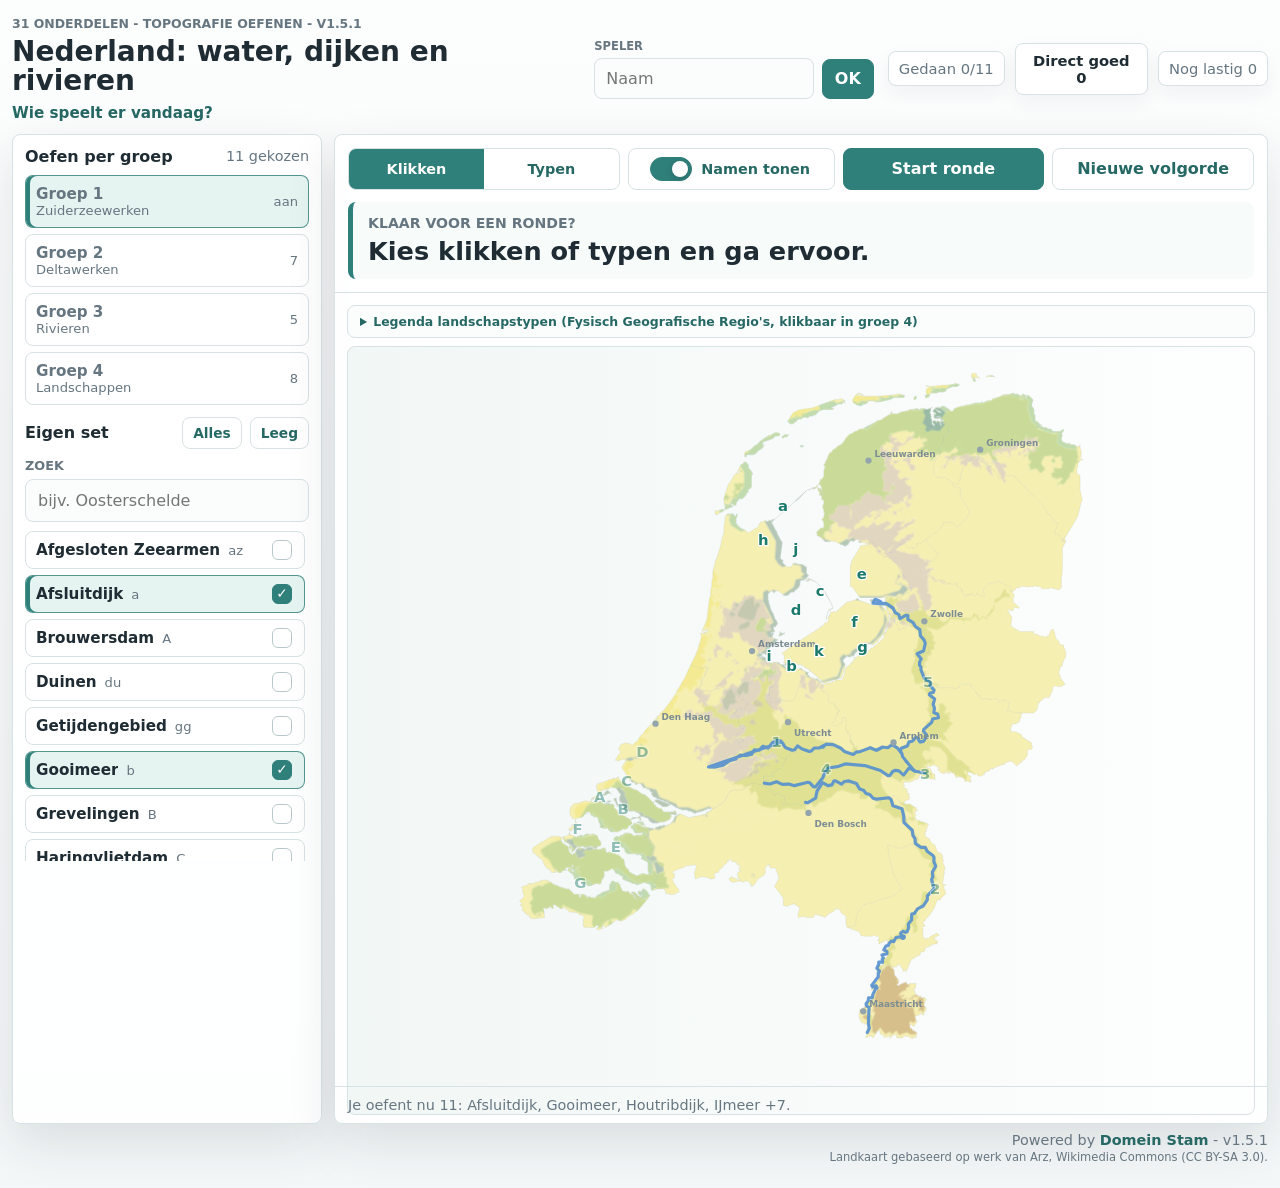
==== nl-waterwerken-spel/index.html @ 1c30fd46 "Oefenen: overzicht en drie topografiespellen (Azië, waterwerken, VS) Co-Authored-By: Claude Opus 5.5" ====
<!doctype html>
<html lang="nl">
  <head>
    <meta charset="utf-8" />
    <meta name="viewport" content="width=device-width, initial-scale=1" />
    <meta name="theme-color" content="#2f7f7a" />
    <meta name="mobile-web-app-capable" content="yes" />
    <meta name="apple-mobile-web-app-capable" content="yes" />
    <meta name="apple-mobile-web-app-title" content="NL Waterwerken" />
    <title>Nederland: Zuiderzeewerken, Deltawerken en Rivieren</title>
    <link rel="manifest" href="manifest.webmanifest" />
    <link rel="icon" href="icon.svg" type="image/svg+xml" />
    <link rel="stylesheet" href="styles.css?v=1.5.1" />
  </head>
  <body>
    <main class="app-shell">
      <header class="topbar">
        <div>
          <p class="eyebrow">31 onderdelen - topografie oefenen - <span id="appVersionTop"></span></p>
          <h1>Nederland: water, dijken en rivieren</h1>
          <p class="player-greeting" id="playerGreeting">Wie speelt er vandaag?</p>
        </div>
        <form class="player-form" id="playerForm">
          <label>
            <span>Speler</span>
            <input id="playerNameInput" type="text" autocomplete="name" maxlength="24" placeholder="Naam" />
          </label>
          <button type="submit">OK</button>
        </form>
        <div class="score-panel" aria-live="polite">
          <span id="progressText">Gedaan 0/0</span>
          <strong id="scoreText">Direct goed 0</strong>
          <span id="streakText">Nog lastig 0</span>
        </div>
      </header>

      <section class="workspace">
        <aside class="side-panel" aria-label="Onderdelen kiezen">
          <section class="panel-block">
            <div class="block-head">
              <h2>Oefen per groep</h2>
              <span id="selectedCount">10 gekozen</span>
            </div>
            <div class="batch-grid" id="batchGrid"></div>
          </section>

          <section class="panel-block state-picker">
            <div class="block-head">
              <h2>Eigen set</h2>
              <div class="small-actions">
                <button type="button" class="ghost-btn" id="selectAllBtn">Alles</button>
                <button type="button" class="ghost-btn" id="clearBtn">Leeg</button>
              </div>
            </div>
            <label class="search-box">
              <span>Zoek</span>
              <input id="searchInput" type="search" autocomplete="off" placeholder="bijv. Oosterschelde" />
            </label>
            <div class="state-list" id="stateList"></div>
          </section>
        </aside>

        <section class="play-panel" aria-label="Spel">
          <button type="button" class="exit-fullscreen-btn" id="exitFullscreenBtn" aria-label="Sluit volledig scherm">
            <span>✕ Sluiten</span>
            <span id="exitFullscreenProgress" class="exit-fullscreen-progress"></span>
          </button>
          <div class="quiz-bar">
            <div class="game-actions">
              <div class="mode-control" role="radiogroup" aria-label="Oefenmodus">
                <label>
                  <input type="radio" name="practiceMode" value="click" checked />
                  <span>Klikken</span>
                </label>
                <label>
                  <input type="radio" name="practiceMode" value="type" />
                  <span>Typen</span>
                </label>
              </div>
              <label class="toggle-control">
                <input id="labelToggle" type="checkbox" checked />
                <span>Namen tonen</span>
              </label>
              <button type="button" class="primary-btn" id="startBtn">Start ronde</button>
              <button type="button" class="secondary-btn" id="shuffleBtn">Nieuwe volgorde</button>
              <button type="button" class="secondary-btn repeat-btn is-hidden" id="repeatBtn">
                Herhaal moeilijke onderdelen
              </button>
            </div>
            <div class="question-area">
              <p class="round-label" id="roundLabel">Klaar voor een ronde?</p>
              <h2 id="promptText">Kies klikken of typen en ga ervoor.</h2>
              <form class="typing-form" id="typingForm">
                <input
                  id="typedAnswer"
                  type="text"
                  autocomplete="off"
                  aria-label="Naam van het onderdeel"
                  placeholder="Naam van het onderdeel"
                  disabled
                />
                <button type="submit" id="typingSubmit" disabled>Controleer</button>
                <span id="typingMessage" aria-live="polite"></span>
              </form>
            </div>
          </div>

          <div class="map-shell">
            <details class="landscape-legend">
              <summary>Legenda landschapstypen (Fysisch Geografische Regio's, klikbaar in groep 4)</summary>
              <div class="legend-items">
                <span class="legend-item"><i class="swatch" data-lz="zeeklei"></i>Zeekleigebied</span>
                <span class="legend-item"><i class="swatch" data-lz="rivierklei"></i>Rivierengebied</span>
                <span class="legend-item"><i class="swatch" data-lz="laagveen"></i>Laagveengebied</span>
                <span class="legend-item"><i class="swatch" data-lz="duin"></i>Duinen</span>
                <span class="legend-item"><i class="swatch" data-lz="zand"></i>Hogere Zandgronden</span>
                <span class="legend-item"><i class="swatch" data-lz="heuvelland"></i>Heuvelland</span>
                <span class="legend-item"><i class="swatch" data-lz="zeearm"></i>Afgesloten Zeearmen</span>
                <span class="legend-item"><i class="swatch" data-lz="getijde"></i>Getijdengebied</span>
              </div>
            </details>
            <div class="map-scroll" aria-label="Klikbare kaart van Nederland">
              <div class="real-map" id="mapGrid">
<svg xmlns="http://www.w3.org/2000/svg" id="nlMap" width="595.275" height="710.387" viewBox="-0.862 -0.555 595.275 710.387" preserveAspectRatio="xMidYMid meet">
<title>Kaart van Nederland: Zuiderzeewerken, Deltawerken en rivieren</title>
<desc>Landkaart gebaseerd op "Provinces of the Netherlands - blank.svg" door Arz, Wikimedia Commons, CC BY-SA 3.0.</desc>
<defs>
<clipPath id="landClip">
<path d="M185.389,308.713l-6.674,14.468l-2.226,3.339l-1.112,2.226l-3.336,5.565l-1.113,1.112v1.112l-2.225,3.339l-1.112,2.226
				l-3.338,4.452l-6.674,8.903l-3.338,2.227v1.112l-2.225,2.226h-1.114v1.113v1.112h1.114l-1.114,1.114v-1.114h-1.111l-1.112,1.114
				l-1.112,2.226l-1.112,1.112l-3.336,3.34l-2.227,2.227l-3.337,4.45l-1.113,1.112l-2.224,2.227l-1.112,1.112v1.112l-2.226,3.34
				l-2.224,1.111l-2.227,2.229h-1.112l-1.111-1.113l-5.562-1.115l-1.111,1.115h-1.114h-1.112l-1.112,1.113v1.111l-1.111,1.115
				l-1.113,2.226l1.113,1.112l1.111,1.113v1.112l-2.225,2.226l-1.113,2.227l-2.224,3.339h1.112h1.111l1.113,1.112l1.113-1.112
				l4.45-1.114h1.111l1.113,2.227h-1.113v1.113l-2.226,2.227v1.111l-1.112,1.115v1.113l1.112,1.112l4.45,6.678v1.112v1.113
				l-1.112,1.113l2.225-1.113l1.112,1.113l1.112,1.111l1.111,1.113v1.111h1.112h1.114h1.111h1.112l-1.112,1.113l1.112,1.111h1.112
				v-1.111h1.114h1.111h1.112l1.112,1.111l2.226,3.34h1.113h1.111h1.112v1.111h2.227l1.111,2.229l1.113,1.111h1.112h1.112
				l-1.112,1.113h-1.112l1.112,2.227l1.112,1.111l3.336,1.113v1.113h2.227l2.224,1.113h2.227v1.111l4.449,1.111l2.225,2.229h1.112
				l2.226,1.111l3.337,2.225h1.113l1.111,1.115h2.225v1.111h4.45h1.111l2.227,1.113h1.111h1.112l1.112,1.111h1.114l1.111,1.115
				h1.112l2.226-1.115h1.112l3.336-1.111h1.114l1.112-1.113h2.224l1.114-2.227l1.111,1.113h1.112l2.224-1.113v1.113l4.45-1.113
				l1.113-1.113l1.112-1.111l2.224-1.111l3.338-2.227l1.112-2.227l1.111-1.113l1.114-3.338l1.112-1.111l1.112-1.115v-1.113
				l1.111-1.111h1.114l2.224-1.111H231h2.226h2.226h1.111l2.227-1.115h1.111l2.227-3.336h1.113l2.224-1.115l1.113-1.111h2.225h1.112
				h1.111l2.227,1.111h2.225h1.113l1.112,1.115h2.224h1.112h2.226v-1.115l1.112-4.449h-2.225h-1.113h-1.112l-1.112-1.111h1.112
				l-1.112-1.115v-1.111v-1.113l1.112,1.113l2.226-1.113l1.112,1.113l3.338-1.113l1.112,1.113h1.113v-1.113l-1.113-1.111v-1.115
				v-1.111h1.113h1.111h1.112l1.113-1.114v-2.226h1.111h2.226h1.113v-1.112l1.111-1.114l1.112-3.34v-1.111h1.112l1.111-2.227
				l1.114-1.114h-1.114l1.114-1.11h-1.114h-1.111h-1.112l-4.45-2.227l-2.225-1.113l-4.45-1.113l1.113-2.226l-1.113-3.34h-1.112
				h-1.114v1.114l-1.111,1.111h-1.112l-2.226-2.226h-1.112h-1.112l-1.111,1.114l-1.112,1.111v1.115l-1.113,1.111h-1.113
				l-1.111-1.111h-1.112h-1.114l-1.111,1.111l-1.112,2.227h-1.112v1.113h-1.111l-1.113,1.112h-1.112h-2.225h-1.113v-1.112v-2.227
				l-1.112-1.113v-1.111l-1.111-1.115l-1.112-1.111l-1.113-1.114l-1.111-2.226l-1.112-2.227l-1.112-1.113l4.45-1.113h1.112
				l-1.112-3.34h-1.113h-1.111h-1.112h-1.112l-1.111,1.115h-1.114l-1.112-2.227l1.112-1.113v-1.111h1.114l1.111-1.115l1.112-3.338
				l3.338-2.226h1.112l1.111-1.114l1.112-1.111h-4.45h-2.225l1.112-1.114h-1.112v-1.112l-1.112-3.339v-3.338h1.112l-1.112-1.114
				l-4.45-2.225v-1.112h1.113h1.112v-1.112l1.114-1.115h-1.114l1.114-1.111l1.111-1.114h2.226v1.114h1.111h2.227h1.111h1.112v-4.451
				l3.338-1.114l-4.45-3.338l-1.111-1.114h-2.227l-1.111-1.112l-1.112-1.114v-1.112h-1.112l-1.111-1.114v-1.112h-1.114v-1.114
				v-2.226l-1.112-1.112v-1.113h-1.113h-1.111h-1.112v1.113l-1.114,1.112h-2.224h-1.112l-1.113,2.226l-1.112-1.114l-1.112-1.112
				l1.112-3.339l-3.338-1.112l-1.112,1.112l-1.112,1.114h-1.111h-1.112l-1.113-1.114v1.114h-1.111l-2.226,1.113l-1.113,1.112h-1.111
				h-1.112h-3.338l-2.224-1.112l-1.112,1.112h-1.114l-1.111-1.112h-1.112v-1.113v-1.114v-1.112h1.112v-1.113l1.111-1.113v-2.226
				v-1.114v-1.112v-1.114l1.114-1.112l1.112-1.114l1.111-1.112v-1.114v-1.112h1.112v-2.226l1.114-1.113l1.111-2.226l-2.226-1.112
				h-1.112h-1.111l-1.112,1.112l-1.114-1.112v2.226l-3.336-1.113L185.389,308.713z M119.754,424.455l-1.113,1.111h1.113V424.455z"/>
<path d="M111.967,422.229l-2.226,1.111h2.226V422.229z M111.967,423.34
				l-3.337,1.113h-1.112h-1.113l2.227-1.113l-3.338,1.113l-6.674,2.227l-2.227,1.111h-1.111l-3.337,1.113h-1.113l-1.112,2.227v1.111
				v1.113l1.112,3.34v1.111h1.113v1.113h1.112l2.226-1.113v-1.111H94.17v-1.113h1.112h1.111h1.114l1.112-1.113h1.112h1.112h1.112
				l1.112-1.113l1.112-1.113l2.226,1.113h2.226l2.224,1.113v1.113l1.113,1.113l1.113,2.225h1.111v2.229v1.111h-1.111v1.111h1.111
				l-1.111,1.113v1.113l1.111,2.225h1.112v1.113l1.112,1.113v1.111l1.114,2.227v2.227h1.111h1.113l1.112,1.113l1.112-1.113v1.113
				h2.225h2.225h1.114h1.112l1.111,1.111l3.338,1.113l1.112,2.227l1.112,1.111h2.226h1.113v1.113h2.224l1.113,1.113h1.112v1.111
				v1.111l2.225,1.113l1.112,1.115h3.337h1.112h1.113l2.225-1.115h2.224h1.114l3.336-1.113l2.226-1.111l1.112-1.111l1.112-2.229
				v-1.111h-1.112v-1.113h1.112h1.111h1.113h1.112l2.225-1.111h-1.113v-1.113v-1.111h-1.111l-1.112,1.111h-2.226h-2.226h-2.226
				h-1.112h-2.225l-2.227-3.338h-2.224l-1.112-1.113h-1.114l-1.111-1.113v-1.113l-2.225-1.109v-1.115v-1.111h-1.112l-3.336-3.338
				l-3.339-3.338h-1.111v-1.113h-2.227l-1.111-1.113h-1.112l-2.225-2.227l-2.227-1.113h-1.112l-4.449-2.227l-1.112-1.113
				l-3.337-1.109v-1.115l-1.113-1.111h-1.111v1.111l-1.114-1.111h1.114v-1.113v-1.111h-1.114v1.111h-1.112v-1.111l-2.224-1.113
				v-1.111L111.967,423.34z M90.829,438.92l-1.112,2.229l-1.112,1.111l-2.226,1.111h1.114l2.224,1.113l1.112,1.113h1.113v-1.113
				l-1.113-1.113l-1.112-1.111L90.829,438.92z"/>
<path d="M155.352,446.711l2.227,1.111l3.336,1.113l2.226,1.113l0,0l1.112,1.111
				h-1.112l0,0l-2.226,1.113h-3.336h-1.114l-1.112-1.113l-1.111-1.111l0,0h-1.112l-2.227-2.227h-1.111l-1.112-1.113l0,0l0,0
				l1.112-1.111l0,0h2.226L155.352,446.711z"/>
<path d="M104.179,438.92l1.112,1.113l0,0L104.179,438.92h-2.226l-2.225,1.113
			l-2.225,1.113H96.39v-1.113l0,0l2.227-1.113v-1.113l1.112-1.111l1.112-1.113v1.113h1.112L104.179,438.92L104.179,438.92z"/>
<path d="M107.517,444.487h1.112l1.112-1.115l0,0v1.115v1.113l1.111,3.336
			l2.227,2.227l0,0l0,0l-1.113,1.113h-1.113v-1.113l-1.111-1.111v-1.113l-1.112-2.227l-1.112-1.111l0,0V444.487z"/>
<path d="M430.13,48.301l-5.562,2.226h-1.111l-2.225-1.114h-3.34v1.114h-1.11h-1.113
			l-1.112-1.114l-4.449,1.114h-2.225h-1.113l-1.112,1.112l-4.448,1.114h-1.113h-1.111l-4.45,2.226h-2.226h-1.112h-1.112h-1.112
			v-1.114l-1.11-1.112v2.226l-2.227,1.112l-2.225,1.114l-1.112,1.112l-2.227,1.113l-1.111,1.114l-2.225,1.112h-2.227l-3.338,2.226
			l-4.449,2.226l-2.226,1.114l-5.562,3.337h-3.337l-1.113,1.114l-2.225,1.112h-1.113l-1.111,1.113l-2.225,1.112l-2.226,1.114
			l-1.112,1.112l-2.225,2.226l-1.114,2.226l-1.111,1.113v1.112h-1.111v1.113l-2.226,1.112l-1.112,1.113h-1.111l-2.226,2.226
			l-1.112,1.112h-1.112l-1.113,1.113l-1.11,2.226h-1.112l-1.113,1.114l-1.111,2.226l-1.112,3.338l-1.112,1.113v1.112h1.112
			l-1.112,1.113l-1.112,1.113l-1.112,1.113v1.112h1.112v2.226l-1.112,2.226v3.339v2.226v1.112l-1.111,1.113v1.113l-2.226,1.113
			h-1.113l1.113,1.113l-1.113,1.112v1.113l-1.112,1.112h1.112l1.113,1.113l1.112,2.226v1.113v1.113v1.112l1.112,2.226h-1.112
			l1.112,1.113h-1.112v-1.113h-2.227v1.113v1.113h1.113h1.112v2.226v1.113l1.112-1.113v1.113h-1.112v1.112h1.112l1.111,1.113v1.113
			v1.112v1.113l-1.111,1.113v2.226l1.111,3.339v2.226l1.111,1.112v0.383l2.227-1.495l-2.227,2.226v-0.73l-1.111,0.73v1.112v2.226
			h-1.111l-1.112,1.113l1.112,1.113l1.111,2.226v1.113v2.226v1.113l-1.111,1.113h-1.112h-1.112l-2.227,2.226l-1.111,1.113
			l-1.111,1.112l1.111,1.113v1.112v1.114h2.225v1.112h1.113l2.226,2.226l2.225,2.226h1.112h1.112h1.112h2.226v-1.112l3.337,1.112
			h2.227l1.111,1.113l4.449,2.226h2.225v1.112h2.227l1.112-1.112h1.111v-1.113l1.112-1.113v-1.113l2.226-1.112l2.225,1.112
			l1.112-1.112l2.226-1.113h1.112l1.112,1.113v2.226h1.113h1.112h2.224h1.112h1.113v1.113h1.111l1.111-1.113v1.113l2.226,1.113
			l-1.112-2.226l3.339,1.113h1.111l4.449,5.564l1.112,2.226v1.114l1.113-1.114l2.225-2.226h1.111v1.112h1.113h1.112v1.113h1.112
			h1.111l1.112,1.114h1.113h1.112h1.11l1.112-1.114h1.112v-1.113h1.112l1.112-1.112v-1.113l1.112-1.112v-1.113l1.111-1.112h2.227
			v-1.113l2.225,1.113v-1.113l2.227-1.113v2.226l1.11,2.226l1.112,1.112h1.112v1.113l1.112-1.113l3.338-1.112v2.226l2.226-1.113
			l1.112-1.112h1.111v-1.113l-1.111-2.226h1.111h3.337l1.112-1.113l1.113-1.113l3.338-2.226l3.337-2.226l2.225-2.226l4.45-2.226
			l1.112-1.112l1.112-1.113l3.338-4.452l2.226-1.112v-1.113v-1.113l2.225-1.112l3.339,1.112h3.336l4.449,4.452l4.449-3.338
			l3.339-3.339l1.111-1.113l1.112-1.113v-1.112l3.338-5.564l-1.112-1.113l-1.112-2.226l-1.112-2.226l-4.449-6.678l-2.226-3.338
			v-1.113v-3.338l1.111-3.339l-2.225-1.113h-3.337l-3.338-2.226l1.112-2.226l-3.338-1.113v-1.112l-1.11-1.113l-2.228-1.113
			l-1.111-1.113h-1.112h-2.227h-2.224h-2.226h-1.112l-1.112-2.226l-1.112-1.112l-1.111-1.114v-4.452v-1.113v-2.226v-2.226
			l1.111-1.113l1.112-2.226v-1.113l1.112-1.112h1.112l1.112-1.113l1.112-2.226v-1.112v-1.114v-2.226h-1.112h-1.112V90.59
			l1.112-1.112l1.112-1.112l1.112-1.114v-1.113v-1.112l1.11-1.113V82.8h1.114l1.111-1.113h-1.111v-1.113V79.46v-1.112l1.111-1.113
			h1.111l1.112-1.112v-1.114l1.112-1.112h1.114v-1.113h-1.114v-1.112v-6.677h-1.112V63.88h-2.225h-1.111l-1.114,1.114h-1.11h-1.112
			l1.112,1.112v1.114h-1.112v-1.114l-1.112-1.112V63.88h-1.112l1.112-1.113h-1.112l-1.112-1.112v1.112l-1.112,2.227V63.88v-1.113
			l-2.225-1.112l-1.113,1.112v1.113l2.226,2.226v1.114h-1.111v-1.114l-1.113,1.114v-1.114l-1.112-1.112V63.88v-1.113v-2.224
			l-1.111-1.114v-1.113l1.111-1.112h-1.111V56.09v-1.112l-1.112-1.114l1.112-2.226v-1.112v-1.114L430.13,48.301z M436.806,62.767
			v1.113l1.112,1.114L436.806,62.767z M314.434,126.202l-3.338,3.339h-1.11h-1.112l1.112,1.113h1.11l1.114-1.113L314.434,126.202z
			 M322.222,103.944v-1.113l-1.112,1.113H322.222z M430.13,69.446h1.113v1.112L430.13,69.446z M427.905,70.558h1.111l-1.111,1.114
			V70.558z M318.885,137.331h1.111l-1.111,1.113V137.331z"/>
<path d="M413.443,38.284v1.114l-1.112,1.112h-1.113l0,0v-1.112v-1.114l0,0
			l1.113-1.112l0,0h1.112V38.284z"/>
<path d="M366.72,37.172h3.338h3.338l14.463-1.114l6.674-1.113h3.338l2.225,1.113
			h1.113v1.114l0,0v1.112h-1.113h-3.337h-2.226h-3.338l-2.226,1.114l0,0l-2.224,1.112h-1.113l0,0l0,0l-4.449,1.114l-4.449,1.112
			h-2.227h-1.112h-1.11l-3.338-1.112h-1.113h-2.226h-1.112v1.112l-1.111,1.114l-1.111,1.112h-2.227l-1.112,1.114h-1.11h-1.112h1.112
			l-1.112,1.112l-1.113-1.112h-2.226l-1.112-1.114l-2.226-1.112l-1.111-2.226V40.51l1.111-1.112l1.111-2.226l1.113-1.114
			l2.226-2.226h1.112h1.113l1.112,1.112h1.11l1.112,1.113h-1.112l0,0l-1.11-1.113l0,0h-1.112h-2.227l-1.112,1.113h2.226h1.113l0,0
			l4.448,1.114L366.72,37.172L366.72,37.172z"/>
<path d="M454.605,24.93v2.226h-1.111h-1.112h-1.112h-1.112l-2.226,1.112l0,0
			l-3.338,1.114l-1.111,1.112v1.114l-2.225,1.114h-1.114h-2.224l0,0h-1.112l0,0l-3.338,1.112h-1.111l0,0h-3.339h-1.111l-1.112,2.226
			v1.114h-1.113v1.112l0,0h-1.111l0,0h-1.111V39.4l0,0l-1.112-2.226l0,0V36.06h1.112l1.111-1.113l-1.111-1.112v-1.112v-2.228
			l1.111-1.112l2.226-1.114v-1.112l0,0h-1.113h-1.111h-1.111l0,0h-1.112h1.112l0,0l1.111-1.114l2.226,1.114h3.337l11.126-1.114
			h3.336l6.677-1.112l2.225-1.114L454.605,24.93z"/>
<path d="M296.636,88.365L296.636,88.365L296.636,88.365l-1.114-1.114h1.114l0,0
			h2.224h1.112l0,0h-1.112v1.114h-1.111l0,0H296.636v-1.114l0,0l0,0l0,0V88.365z"/>
<path d="M323.334,50.527h-4.449l-2.226,1.112h-1.113l-1.112,1.114l0,0l-2.224,2.226
			l-1.114,1.112l0,0h-1.11h-1.112v1.114h-1.112l-1.11-1.114v1.114h-1.114l-1.111,1.112l0,0l0,0h-1.113v1.113l0,0l-1.111-1.113
			h-1.113l0,0h-1.112h-1.111l0,0l-1.112,1.113l-1.112,1.114l-1.114-1.114l-1.111,1.114H293.3l-1.112,1.112v1.112l0,0l0,0h-1.114
			l-2.224,1.113h1.112l-1.112,1.114h-1.112h-2.226l-1.112-2.227h-1.111l0,0v-1.112l1.111-1.112l2.227-3.339l2.225-3.339l0,0
			l2.225-1.112l2.226-1.114l4.45-1.112l6.675-1.114h2.227l6.673-2.226l5.562-2.226l12.236-4.452h3.338l3.337-1.112l1.112,1.112
			h1.112l1.11,1.114l0,0v2.226v1.112l0,0V43.85v-1.114l-1.11-1.112l0,0v1.112l-1.112,1.114l0,0l-1.112,1.112h-2.226h-1.111
			l-2.225,1.114l0,0l0,0l-1.113-1.114l0,0l0,0l0,0v1.114h1.113l-1.113,1.112h-1.112l0,0h-1.112v-1.112h-1.111l0,0l1.111,1.112v1.114
			h-1.111h-1.112l0,0l-1.113-1.114l0,0l0,0l1.113,1.114l1.112,1.112h1.111h1.112l0,0l-1.112,1.114h-2.225h-2.226L323.334,50.527
			L323.334,50.527z"/>
<path d="M284.397,76.123L284.397,76.123l-1.111,1.112l-1.112,1.113h-1.114h-1.112
			h-1.111l0,0v1.112l0,0h-1.112l0,0v-1.112l0,0h1.112h-1.112l1.112-1.113l1.111-1.112h2.227H284.397L284.397,76.123z"/>
<path d="M269.936,77.235v1.113l-1.111,1.112l-2.226,1.113l-6.676,2.226
			l-2.224,1.112v1.113v2.226h1.111v-1.113l0,0l0,0l0,0h1.112l-1.112,1.113l-1.111,2.226l0,0l0,0l-3.339,2.226l-1.111,1.114h-1.112
			v1.112l-1.114,1.114l-2.224,1.112l0,0l0,0h-1.112h-2.226h-3.337l-1.113,1.114l0,0v1.112h1.113h-1.113h-1.112l0,0v-2.226v-1.112
			v-1.114l6.677-3.339l3.337-3.338l2.226-1.113l2.224-2.226l1.113-1.112l4.45-3.339l2.226-1.112l1.112-1.113l0,0l3.338-1.112
			l2.226-1.114l2.224-1.112h1.113l3.337,1.112v1.114l-1.112,1.112l0,0l0,0h-1.112h-1.111L269.936,77.235L269.936,77.235z"/>
<path d="M472.404,98.38l-2.228,1.113l-1.11,1.112v1.113l-2.226,1.112l-2.226,1.113
		l-1.112,1.113v1.113l-1.111,1.112l-1.111,2.226l-1.113,1.113v1.112l-2.226,5.565v1.112v3.339h-1.112l-1.113,4.451h-1.112
		l-3.336-1.112l-1.112,2.226l3.338,2.226h3.337l2.225,1.113l-1.111,3.339v3.338v1.113l2.226,3.338l4.449,6.678l1.112,2.226
		l1.112,2.226l1.112,1.113l-3.338,5.564v1.112l-1.112,1.113l-1.111,1.113l-3.339,3.339l-4.449,3.338l-4.449-4.452h-3.336
		l-3.339-1.112l-2.225,1.112v1.113v1.113l-2.226,1.112l-3.338,4.452l-1.112,1.113l-1.112,1.112l-4.45,2.226l-2.225,2.226
		l-3.337,2.226l1.111,2.226v1.113l3.338,3.338l1.111,1.113l2.227,2.226l1.112,1.112l1.111,1.113l1.112,2.226h1.112l-1.112,2.226
		l-1.112,1.113l-2.225,2.226v1.112h-1.113l-1.112,1.113l-3.338,1.112l-1.111,1.113h-1.111v1.112l1.111,2.226l1.111,2.226
		l1.113,2.226v1.113v1.112l2.225,3.339v1.112l2.227,1.113v1.113l-1.113,1.112l3.338,1.112l-1.111-1.112l1.111-1.112v1.112
		l1.112,1.112v-1.112l1.112-1.112h1.112h1.112h1.112v1.112h1.11h1.114h1.111v1.112l1.111,1.114h1.112v1.113h1.112h1.114v-1.113h1.11
		v1.113h1.112h1.112h1.112l1.112-1.113h1.112h1.11v1.113h-1.11v1.112h1.11v1.113l1.112,1.112h1.113l1.111,1.113h1.112v1.112v1.114
		h1.113v1.112l1.113,1.113v2.226l1.111,1.112h1.111v-1.112h1.112h1.111v-1.113h1.113v1.113h1.112v-1.113l1.111-1.112h1.111v1.112
		v1.113h1.113l1.113,1.112l1.111-1.112l1.112-1.113v-1.112l1.111,1.112l1.113,1.113h2.225h1.111l1.113,1.112h1.112v-1.112
		l-1.112-6.677l2.225-2.226l2.226-2.226l1.113-1.113h4.449l3.336-1.114h1.112v-1.112l2.228,1.112l2.224,1.114l2.226,1.113
		l4.45,2.226h2.225l1.111,1.112l-1.111,1.113v1.112v1.114v1.112h1.111l1.114-1.112h1.112l1.111-1.114l1.111-2.226h2.227h1.111
		l1.112-1.112h1.112h1.112h1.112h1.112h1.111l1.112,1.112l1.113-1.112h1.111h2.225h2.226l1.112-1.113l1.112,1.113h2.226h1.112
		l2.225,1.112v1.113h1.113h2.225h1.111h1.112h2.226l1.112-1.113h1.112l1.113,1.113l1.112-1.113v1.113h1.11l3.339,1.112h1.111
		l2.225-2.226V229.7v-2.226v-4.452l1.112-11.129v-14.468v-6.677l3.338-6.677H561.4v-2.226l-1.113-1.112l-2.224-3.339h-1.112v-1.112
		h-3.338v-1.113l2.226-6.677l1.112-1.112v-2.227h-2.227l-1.111-1.112l-1.111-1.113l-1.112-2.226l-2.227-3.338h-1.112v-1.113h-1.111
		l-1.113-2.226l-1.112-2.226l-1.111-1.112l-1.111-1.113v-1.112l-1.112-1.113l-2.226-2.226l-2.226-2.226l-1.111-1.113l-5.563-5.563
		l-3.336-3.339l-3.338-3.338v-1.113l-4.45-3.338l-1.112-2.226l-4.448-3.339v-1.113h-1.112l-1.112-1.112h-1.113h-1.112h-3.338
		l-2.225,1.112h-1.111l-5.562,2.227v-1.113l-1.113-1.113l1.113-1.112h-1.113v-1.112l-1.111-1.114l-1.112-1.113l-1.111-1.113v-1.113
		h-2.226v-1.112l-1.112-1.113v-1.112v-1.113l-2.225,1.113l-1.113-1.113v-1.112l-1.113-3.339l-1.11,1.113l-1.112-1.113l-1.112-3.338
		h-2.226l-1.112-1.113l-1.11,1.113l-1.114-1.113h-1.111h-2.231V98.38z M561.4,181.846h1.111v-1.112L561.4,181.846z"/>
<path d="M423.456,181.846l-3.338,2.226l-1.113,1.113l-1.112,1.113h-3.337h-1.111
		l1.111,2.226v1.113h-1.111l-1.112,1.112l-2.226,1.113v-2.226l-3.338,1.112l-1.112,1.113v-1.113h-1.112l-1.112-1.112l-1.11-2.226
		v-2.226l-2.227,1.113v1.113l-2.225-1.113v1.113h-2.227l-1.111,1.112v1.113l-1.112,1.112v1.113l-1.112,1.112h-1.112v1.113h-1.112
		l-1.112,1.114h-1.11h-1.112h-1.113l-1.112-1.114h-1.111h-1.112v-1.113h-1.112h-1.113v-1.112h-1.111l-2.225,2.226l1.111,2.226
		l1.112,1.112l1.111,1.113v1.113h2.227h2.225l1.112,1.112l3.337,1.114l1.112,2.226l1.112,1.112h1.112l2.226,2.226l1.111,3.339
		l2.227,4.451v1.112h1.112l1.111,1.114v1.112l1.113,1.113v1.112v1.113l-2.226,1.113l-1.112,1.112l-1.112,1.112v1.114v1.113h1.112
		v-1.113l2.225,1.113h1.113l2.224,1.112l1.112,1.113l1.112,1.112h2.227l1.112,2.226l-1.112,1.114l-3.339,2.226h-1.112l-3.337,1.112
		v1.113l-2.225,1.112h-1.112l-2.226,1.113l-1.112-1.113l-1.112-1.112l-8.898,2.226l-1.112,1.112v2.226v1.113v1.112l1.112,1.113
		v1.112l-4.45-1.112l1.111,1.112h1.113h1.112v1.114l1.112,1.113v1.112v1.112l1.111,1.114l1.112,1.113v1.112v1.113l1.113,1.113v2.226
		v2.226l2.224-1.112l1.112,1.112l2.226,3.339l1.112,2.226l2.225,3.338v2.226l2.227-1.112l1.112-1.113l1.111-1.112v1.112l1.113,1.113
		l1.112-1.113l2.224-2.226l2.226-2.226l1.113-1.112h1.112h1.111l1.111-1.113l1.113,1.113h1.112l1.111,1.112l1.112,1.113v1.112v1.113
		l1.113,1.112l3.337,1.113l1.113,1.112v1.114l1.111,3.339v2.224l1.112,1.114l1.111,1.113v2.226l-1.111,1.112v1.113v2.226
		l1.111,1.113h1.111v1.113v1.112v2.225h-1.111v1.114h-1.111l-2.226,1.112h-2.227v1.114h-1.112v1.112l1.112,1.114h1.113l1.113,1.113
		h-1.113l-1.113,1.112h-1.112v2.226v2.226v2.226h-1.11v1.113h1.11h1.112v1.112v3.339h1.113h1.113h1.111v1.112v1.113h1.112v3.337
		l1.111,1.114l1.111,1.112v1.114v1.112v1.114l1.113,1.112h1.112h1.111h1.112v1.114h-1.112l-1.111,1.113v1.113l1.111,2.226h1.112
		h1.113v-1.114l2.225-1.112h1.112v1.112h2.226h1.112l1.112,1.114v-1.114h1.11h1.114h1.111h2.225h1.112l1.114,1.114l1.11-1.114h1.112
		h1.112h1.112v1.114h3.336v-1.114h2.227v-2.225h1.111l1.112-1.113h2.228h1.111l1.111-1.114v1.114h1.112h1.111h2.227h1.111v1.113
		v1.113l1.111,2.226l3.339,2.226v2.226h1.112v1.114h2.226v2.226l1.111,1.112v1.114h1.112l1.111,1.112l2.227-1.112h1.111l5.562,1.112
		l4.449-1.112h1.111l2.227,1.112l-1.113,1.114l1.113,1.112l1.113,1.114v-1.114l1.11-1.112l1.112-1.114l1.113,1.114v1.112
		l1.111-2.226h1.112l3.338,2.226v1.114v1.112v3.339l-2.226,3.338h2.226h1.111l2.225,1.114l2.228,1.112h1.111h6.675h8.899h3.337
		l1.112-1.112l1.112-1.114l1.112-1.112v-1.114l1.112-5.563h1.112v-1.114l3.338-2.226v-1.112l3.336-1.114h3.338l1.112-2.226v-1.112
		l1.112-1.114v-1.114l1.113-1.112v-1.112v-1.113v-1.114l1.112-1.112l2.224-1.113l1.113,1.113h1.111h1.112h2.225l3.339-2.226v-1.114
		l-3.339-4.451l-1.112-1.112v-2.226h-1.111v-1.114v-1.112v-1.113v-1.112l1.111-3.339v-1.112h1.112v-1.113h1.112v-1.114v-1.112
		l1.112-2.226v-1.114l2.226-3.337v-5.565l-2.226-4.451v-1.113v-1.113H561.4h-1.113h-1.112l-1.11-2.226l-1.112-2.226l-2.227-2.226
		v-1.114l-1.111-2.224v-2.227l-1.111-2.226v-1.112h-1.112h-1.112l-1.113,2.226l-1.112,3.339l-2.226,1.112v1.112h-1.112l-5.562-1.112
		l-2.226-1.112l-3.338-1.113h-2.225l1.112-2.226h-2.227h-3.336h-6.676h-2.226l-1.111-1.114l-4.449-2.226l-1.112-1.112l-2.227-1.113
		l1.111-8.903l-2.225-3.338l-2.226-4.453h1.113l2.225,1.114h2.227l1.112-3.338h2.224l2.227,1.112l1.111-1.112l-6.674-5.565v-2.226
		l1.112-4.452v-1.113l-1.112-1.112l-1.114-1.113h-1.111v-1.112v-1.114v-1.112l1.111-1.113l-1.111-1.112h-2.225l-4.449-2.226
		l-2.227-1.113l-2.224-1.114l-2.228-1.112v1.112h-1.111l-3.336,1.114h-4.45l-1.113,1.113l-2.225,2.226l-2.226,2.226l1.112,6.677
		v1.112h-1.112l-1.112-1.112h-1.112h-2.225l-1.113-1.113l-1.111-1.112v1.112l-1.112,1.113l-1.111,1.112l-1.113-1.112h-1.113v-1.113
		v-1.112h-1.11l-1.112,1.112v1.113h-1.112v-1.113h-1.112v1.113h-1.112h-1.112v1.112h-1.11l-1.112-1.112v-2.226l-1.113-1.113v-1.112
		h-1.113v-1.114v-1.112h-1.111l-1.112-1.113h-1.113l-1.111-1.112v-1.113h-1.111v-1.112h1.111v-1.113h-1.111h-1.112l-1.111,1.113
		h-1.113h-1.112h-1.112v-1.113h-1.11v1.113h-1.114h-1.112v-1.113h-1.111l-1.112-1.114v-1.112h-1.111h-1.113h-1.111v-1.112h-1.112
		h-1.111h-1.113l-1.112,1.112v1.112l-1.112-1.112v-1.112l-1.111,1.112l1.111,1.112l-3.338-1.112l1.113-1.112v-1.113l-2.226-1.113
		v-1.112l-2.226-3.339v-1.112v-1.113l-1.113-2.226l-1.111-2.226l-1.111-2.226v-1.112h1.111l1.111-1.113l3.339-1.112l1.111-1.113
		h1.113v-1.112l2.225-2.226l1.112-1.113l1.112-2.226h-1.112l-1.112-2.226l-1.111-1.113l-1.112-1.112l-2.226-2.226l-1.112-1.113
		l-3.338-3.338v-1.113L423.456,181.846z M431.243,333.198v1.113v1.112l1.112-1.112L431.243,333.198z"/>
<path d="M388.969,261.974l-2.224,1.112v1.113l-1.113,3.338l-1.112,2.226v1.113v1.112
		l-1.111,2.226v1.114v1.112l-1.112-1.112v2.226h-1.112v-1.114v-1.112l-1.113,2.226v1.113h1.113v1.112h-1.113l1.113,1.112
		l-1.113,1.114l-1.111,1.113l-3.338,3.338l-2.226,2.226l-2.226,1.113v1.113h-1.111l-1.111,1.113h-1.113l-1.112,1.112v1.113h-1.112
		v1.112h-1.112h-1.111l-2.226,1.114l-1.112,1.112h-1.112l-1.11,1.114l-2.227,1.112h-1.112l-1.112,1.114l-1.112,1.113v1.112h-1.112
		h-1.112v1.112v1.114h-1.111v1.113h-1.112v1.113h-1.111v1.112l-2.227,1.114l-1.111,1.113l-1.112,1.112v1.113l-1.114,2.226v2.226
		l-1.11,2.226v1.112l-1.112,2.226l-1.112,1.114h-4.449h-1.111l-2.227,2.226l-1.112-1.114l-1.111,1.114l-3.338,1.112h-2.226
		l-1.112,1.114h-2.225l-1.111,5.565v1.112l2.224,1.112v-1.112l4.45,3.339v1.112v1.114v1.112v1.114v3.338l1.111,1.114h5.562v1.112
		h-1.112l1.112,1.114v1.112v1.114h1.113h1.111v2.226h2.225v1.112v1.114h-2.225v1.113v1.112h1.112v1.111h-1.112h-1.111v1.113
		l-1.113,1.113v2.227v1.112l-1.112,1.114l-1.112,1.111h-1.111v1.114l1.111,1.112l2.226,1.113h1.113h1.111l1.112-1.113l1.111-1.112
		h1.112l1.112-1.114v-1.111h1.112v-1.114v-1.112l-1.112-1.113l3.336-1.113l1.114,2.227v1.112v1.114v1.111l1.112,1.114l-1.112,1.112
		v1.113v5.563h2.225v1.114h-1.111l3.338,2.226v3.337v1.114v1.114v1.111l1.112,1.112l1.111,1.114h1.111v1.113l1.112,2.227v1.111
		l1.112,1.115l-1.112,1.111l1.112,1.114v1.112v1.113l-1.112,1.112l-2.225,1.114l-2.225-1.114l-3.338-1.112l-2.228-1.113l-1.11-2.227
		h-1.112h-1.112l-1.112-1.111h-1.112l-2.225-1.115l-1.111-1.111h-1.113h-1.112h-3.337l-1.113-1.113h-1.111l-1.112,1.113
		l-1.112,1.111h-1.112l-2.225,1.115h-1.111l-1.113,1.111h-1.113l-2.225-1.111l-1.111,1.111h-1.114l-1.11,1.114v1.112h-1.112
		l-1.112,1.113h-1.11l-1.114-1.113l-1.111-1.112h-3.339h-1.112l-2.224-2.226l-2.227-1.115h-1.111h-1.113v2.227l-1.112,1.114
		l-1.113,1.112h-1.112h-1.112l-1.111-1.112l-1.112-1.114l-1.113,2.227l-1.112,3.338l-2.224,2.227l-1.114,1.111h1.114l-1.114,1.113
		l-1.111,2.227h-1.112v1.111l-1.112,3.341l-1.111,1.114v1.111h-1.113h-2.226h-1.111v2.227l-1.113,1.113h-1.112h-1.111h-1.113v1.112
		v1.114l1.113,1.111v1.113h-1.113l-1.112-1.113l-3.338,1.113l-1.112-1.113l-2.226,1.113l-1.112-1.113v1.113v1.113l1.112,1.113
		h-1.112l1.112,1.111h1.112h1.113h2.225l-1.112,4.451v1.113h-2.226v1.111v1.113h1.113l1.112,1.111l2.224,1.113l1.114,1.113h1.112
		v1.111l1.113,1.113v1.113h1.111v1.113h1.112l1.113-1.113l1.111-1.113h1.112l1.112,1.113l1.113,1.113l3.336,1.111v1.111v1.115v1.113
		l1.111,1.109l-1.111,1.113l-1.112,1.113h-1.112v1.113l1.112,1.111l2.225-1.111h2.227h2.224h1.113h2.225h1.112h1.112l1.113-1.113
		l1.112,1.113l2.225,1.111l1.114,1.113l1.112-1.113l1.112-1.111h2.225l2.227,1.111h1.112v-1.111l2.227-1.113l5.562-2.227V445.6
		h1.111v-2.229v-2.223l1.112-2.229v-1.113l2.226-3.338l1.113-1.113l1.112-1.113v-1.111l1.11-1.113h1.112v1.113l1.113,1.111
		l1.111,1.113h1.112h2.226h2.225l1.112-1.113l1.112-2.225v-1.113h1.113h1.112h1.111l1.111,1.113v1.113h1.113h1.111l1.112,1.111
		h1.112l1.11-1.111v-1.113l1.114-1.113h1.112h2.225h1.113h1.112l2.224,1.113l1.112,1.113h1.112h2.226l1.112,1.111v2.227l1.113,1.113
		l1.112,1.113l1.111,1.111h1.111h1.112l1.113,1.111h1.111v2.229h1.111l1.112,1.111h1.112h1.112l1.113,1.111l1.112,1.115v1.113
		l1.11,1.109h1.114h1.111h2.225h1.113l3.336-1.109h1.113h3.338h2.226h1.112h1.11v-1.113v-1.115l-1.11-1.111l1.11-1.111h2.226h1.113
		l1.111,1.111l1.112,1.111v1.115l1.112,1.113v1.109l1.112,1.113h1.112v1.113l1.112,1.113h1.111l1.113-1.113v-1.113l1.112-1.113
		l2.224-1.109h1.112l1.113-2.229v-1.113h-1.113v-2.225h1.113l-1.113-1.113h-1.112v-1.113v-1.111v-1.113l-2.224-2.227h-1.112h-1.113
		v-1.113l1.113-1.111h1.112l-2.227-1.113l2.227-3.336h1.11v1.109h2.226h1.113l2.226-1.109h1.111l1.111-1.113l1.113-1.113
		l1.112,1.113l1.111-1.113l1.112-1.113h1.113l-1.113-1.111l1.113-1.113l1.11-1.112l1.112,1.112l2.228,2.225h1.111h1.112l4.449,1.113
		h3.338l1.112,1.113v-2.229v-1.111v-1.113v-1.111l-2.227-1.114h-1.112v-1.112v-1.113l-1.111-2.227l-1.112-1.111h-2.226h-1.111
		l1.111-1.114v-1.114h1.111l1.113,1.114l4.45-2.226l1.112,1.111h1.111l1.112,1.114l2.226,1.114v1.111h-2.226l1.112,1.112
		l1.112,1.114l1.112,1.113l2.224,1.112h2.227v-1.112h2.225l1.112,1.112h1.114v-1.112h1.11v-1.113l1.112,1.113l3.338,1.112v1.114
		l1.112,2.225v1.111l2.224-1.111h2.227h1.111l1.113,1.111h1.113l1.111,1.115v1.111v1.113h1.111h1.112h1.111l2.227,1.111h1.112
		l-1.112-2.225l1.112,1.113l-1.112-2.227v-1.115l1.112-1.111h-1.112v-1.113h-1.112L465.722,420v-1.114v-2.226l2.227,1.113h1.112
		l1.11,1.112h1.113V420h1.113h1.111l1.112-1.114l1.111,2.228h1.114l1.11,1.113l1.112-1.113l3.338-1.112v-1.114v-1.111h1.112
		l1.11-1.115h1.113h1.113l1.111-1.113v-1.112h1.112l1.112-1.112v1.112h1.113l1.111-1.112l2.225-1.113l5.562-2.227h1.113h1.112
		v-1.113l2.225-1.112l2.226-1.114h1.111l1.112-1.111v1.111h1.111h1.114v1.114l1.112,1.112l2.224,2.226l2.227-1.112v-1.113h1.111
		l1.112-1.112h1.112v-1.114l1.112-1.111h1.112l2.225-3.34l1.112-1.111v-1.114v-1.112v-3.339l2.227-1.112h2.224l1.113-2.226
		l-1.113-1.114v-2.227v-1.113l-3.336-1.111h1.112l-6.676-4.453l-1.112-1.113l-1.112-2.225l-5.562-2.227h-4.45v-1.112v-2.226v-1.114
		l1.111-1.112v-1.113v-1.112h3.339l2.225-1.114l2.226-1.111v-1.115v-1.111v-1.114h1.112v-1.112l1.112-4.451h-6.675h-1.111
		l-2.228-1.112l-2.225-1.114h-1.111h-2.226l2.226-3.338v-3.339v-1.112v-1.114l-3.338-2.226h-1.112l-1.111,2.226v-1.112l-1.113-1.114
		l-1.112,1.114l-1.11,1.112v1.114l-1.113-1.114l-1.113-1.112l1.113-1.114l-2.226-1.112h-1.112l-4.449,1.112l-5.562-1.112h-1.112
		l-2.227,1.112l-1.111-1.112h-1.112V342.1l-1.111-1.112v-2.226h-2.226v-1.114h-1.112v-2.226l-3.339-2.226l-1.11-2.226v-1.113v-1.113
		h-1.112h-2.227h-1.111h-1.112v-1.114l-1.111,1.114h-1.111h-2.228l-1.111,1.113h-1.112v2.225h-2.227v1.114h-3.336v-1.114h-1.112
		h-1.112h-1.112l-1.11,1.114l-1.114-1.114h-1.112h-2.225h-1.111h-1.114h-1.11v1.114l-1.112-1.114h-1.112h-2.226v-1.112h-1.112
		l-2.225,1.112v1.114l1.112,1.113l-1.112,1.112v-1.112v-1.113h-1.113h-1.112l-1.111-2.226v-1.113l1.111-1.113h1.112v-1.114h-1.112
		h-1.111h-1.112l-1.113-1.112v-1.114v-1.112v-1.114l-1.111-1.112l-1.111-1.114v-3.337h-1.112v-1.113v-1.112h-1.111h-1.113h-1.113
		v-3.339v-1.112h-1.111h-1.111v-1.113h1.111V307.6v-2.226v-2.226h1.111l1.113-1.112h1.113l-1.113-1.113h-1.113l-1.111-1.114v-1.112
		h1.111v-1.114h2.228l2.225-1.112h1.111v-1.114h1.111v-2.225v-1.112v-1.113h-1.111l-1.111-1.113v-2.226v-1.113l1.111-1.112v-2.226
		l-1.111-1.113l-1.112-1.114v-2.224l-1.111-3.339v-1.114l-1.113-1.112l-3.337-1.113l-1.113-1.112v-1.113v-1.112l-1.112-1.113
		l-1.111-1.112h-1.112l-1.113-1.113l-1.111,1.113h-1.111h-1.112l-1.112,1.112l-2.227,2.226l-2.224,2.226l-1.112,1.113l-1.113-1.113
		v-1.112l-1.111,1.112l-1.112,1.113l-2.226,1.112v-2.226l-2.226-3.338l-1.112-2.226l-2.226-3.339L388.969,261.974z M352.258,302.038
		l-2.226-1.113l1.111,1.113H352.258z"/>
<path d="M261.035,315.392v1.112h-1.112v1.113v1.112l-2.224-1.112v1.112l-2.227,1.114
		v1.112h-1.113h-1.111h-1.112l-2.226-1.112l-1.112,1.112v1.114l1.112,1.112l-1.112,1.114l-1.112,1.112v1.114h-1.111h-1.113v1.112
		l-1.112-1.112h-1.112h-1.112l-1.113,1.112l-2.224,1.114v1.113h-1.112l-1.113,1.113h-1.111v1.112h-1.112l-1.112,1.114h-1.112H231
		h-1.112v1.113l1.112,1.112v2.226v1.114h1.113v1.112l1.112,1.114h1.112v1.112l1.112,1.114l1.111,1.112h2.227l1.111,1.114l4.45,3.338
		l-3.338,1.114v4.451h-1.112h-1.111h-2.227h-1.111v-1.114h-2.226l-1.112,1.114l-1.113,1.112h1.113l-1.113,1.114v1.112h-1.112h-1.113
		v1.113l4.45,2.225l1.112,1.113h-1.112v3.338l1.112,3.34v1.111h1.111l-1.111,1.114h2.225h4.45l-1.112,1.112l-1.111,1.113h-1.112
		l-3.338,2.227l-1.112,3.338l-1.112,1.114h-1.113v1.112l-1.112,1.113l1.112,2.225h1.113l1.112-1.113h1.112h1.112h1.111h1.113
		l1.112,3.34h-1.112l-4.45,1.112l1.112,1.114l1.111,2.226l1.112,2.226l1.113,1.114l1.112,1.112l1.111,1.113v1.113l1.112,1.113v2.227
		v1.111h1.113h2.225h1.112l1.112-1.111h1.112v-1.114h1.112l1.112-2.226l1.111-1.113h1.114h1.112l1.111,1.113h1.113l1.113-1.113
		v-1.113l1.111-1.112l1.112-1.114h1.112h1.112l2.226,2.227h1.112l1.111-1.112v-1.114h1.114h1.112l1.113,3.34l-1.113,2.227
		l4.45,1.111l2.225,1.115l4.45,2.226h1.112h1.111h1.114l2.224-2.226l1.112-3.34l1.113-2.226l1.111,1.114l1.112,1.111h1.112h1.111
		l1.114-1.111l1.112-1.114v-2.226h1.113h1.111l2.227,1.113l2.224,2.227h1.112h3.339l1.111,1.111l1.114,1.114h1.11l1.112-1.114h1.112
		v-1.111l1.11-1.114h1.114l1.111-1.112l2.225,1.112h1.113l1.113-1.112h1.111l2.225-1.113h1.112l1.112-1.112l1.112-1.114h1.111
		l1.113,1.114h3.337h1.112h1.113l1.111,1.112l2.225,1.113h1.112l1.112,1.112h1.112h1.111l1.111,2.226l2.228,1.114l3.338,1.112
		l2.225,1.113l2.224-1.113l1.113-1.112v-1.114v-1.111l-1.113-1.114l1.113-1.112l-1.113-1.113v-1.112l-1.111-2.226v-1.115h-1.111
		l-1.112-1.113l-1.111-1.112v-1.112v-1.113v-1.114v-3.337l-3.338-2.227h1.111v-1.113h-2.225v-5.563v-1.114l1.112-1.111l-1.112-1.114
		v-1.112v-1.113v-1.112l-1.114-2.226l-3.336,1.111l1.112,1.114v1.112v1.113h-1.112v1.112l-1.112,1.114h-1.112l-1.111,1.111
		l-1.112,1.114h-1.111h-1.113l-2.227-1.114l-1.11-1.111V367.7h1.11l1.113-1.112l1.112-1.113v-1.112v-2.226l1.113-1.115v-1.112h1.111
		h1.112v-1.112h-1.112v-1.111v-1.113h2.225v-1.114v-1.112h-2.225v-2.226h-1.111h-1.113v-1.114v-1.112l-1.112-1.114h1.112v-1.112
		h-5.562l-1.111-1.114v-3.338V342.1v-1.112v-1.114v-1.112l-4.45-3.339v1.112l-2.225-1.112v-1.112l1.112-5.565l-1.112-1.114
		l-1.112-1.112l-1.113-1.114h-1.112v-1.112l-1.111-1.114h-1.111h-1.114h-1.11l-1.112-1.112h-2.224l-1.114-1.114h-4.45l-2.226-1.112
		l-3.337,6.677v1.112v1.114l-1.111,2.226l-1.113,3.339l-1.112,2.224v2.228l-1.114,1.112v1.114l-2.224,4.451h-2.225h-1.113h-1.112
		l-6.674-1.114h-1.112l-5.562,2.226l-4.449,1.114v-4.452h-1.114v-2.226v-1.114h-1.111l-1.112-1.112h2.224v-1.114v-1.114v-2.224
		v-2.227h1.114l2.225-1.112l-2.225-1.113v-2.227v-1.112h-1.114v1.112l-1.111-1.112l-1.112-3.339v-1.112h1.112h1.111v-1.114h1.114
		h1.112v-1.112h1.112h1.112l-1.112-1.114h-1.112l-1.112,1.114h-1.114l-1.111-1.114l-1.112,1.114v-4.451h-1.112h-1.11V315.392z"/>
<path d="M314.434,132.879v-1.112l-1.111-2.226l0,0h1.111v1.113h1.112h1.113v1.113
		v1.112h1.113v1.113l0,0v1.112h-1.113l-1.113-1.112L314.434,132.879z"/>
<path d="M222.101,156.25l-2.226,3.339v1.112v1.113v2.226l-1.112,3.339v3.338v4.451
			l-2.226,6.677l-1.112,6.677l-2.224,6.678v2.225h-1.112v2.227l-2.227,4.452v2.226l-2.225,6.677v1.112v1.113v1.112v1.114v3.338
			l-1.113,4.451v2.227v2.226l-1.111,4.452v2.226v1.112v2.226l-1.112,1.113v1.112l-1.112,7.791l-1.111,10.016l-1.114,5.564
			l-1.112,2.226l-1.112,2.226l-1.111,2.226l-1.114,3.339l2.226-1.114h1.112l2.227-1.112l1.111,1.112h-1.111v1.114h-2.227
			l-1.112,1.112h2.225v1.114l-2.225-1.114h-1.111v1.114l-2.227-1.114v2.227l1.112,2.224l-1.112,1.114v2.226l-1.111,2.226
			l-1.112,4.452l-1.112,3.339l-2.226,5.563l-4.45,8.903l7.788,3.339l3.336,1.113v-2.226l1.114,1.112l1.111-1.112h1.112h1.112
			l2.226,1.112l-1.111,2.226l-1.114,1.113v2.226h-1.112v1.112v1.114l-1.112,1.112l-1.111,1.114l-1.114,1.112v1.114v1.112v1.114
			v2.226l-1.112,1.113v1.113h-1.111v1.112v1.114v1.113h1.111l1.112,1.112h1.114l1.111-1.112l2.225,1.112h3.338h1.112h1.111
			l1.113-1.112l2.225-1.113h1.112v-1.114l1.113,1.114h1.112h1.111l1.112-1.114l1.112-1.112l3.338,1.112l-1.112,3.339l1.112,1.112
			l1.111,1.114l1.114-2.226h1.112h2.224l1.114-1.112V333.2h1.112h1.111h1.113h1.112h1.113h1.112l1.112-1.114h1.112v-1.112h1.111
			l1.113-1.113h1.112v-1.113l2.224-1.114l1.113-1.112h1.112h1.112l1.112,1.112v-1.112h1.113h1.111v-1.114l1.112-1.112l1.112-1.114
			l-1.112-1.112v-1.114l1.112-1.112l2.226,1.112h1.112h1.111h1.113v-1.112l2.227-1.114v-1.112l2.224,1.112v-1.112v-1.113h1.112
			v-1.112h1.113h1.112v4.451l1.112-1.114l1.111,1.114h1.114l1.112-1.114h1.113l1.111,1.114h-1.111h-1.113v1.112h-1.112h-1.114v1.114
			h-1.111h-1.112v1.112l1.112,3.339l1.111,1.112v-1.112h1.114v1.112v2.227l2.226,1.113l-2.226,1.112h-1.114v2.227v2.224v1.114v1.114
			h-2.224l1.112,1.112h1.111v1.114v2.226h1.114v4.452l4.449-1.114l5.562-2.226h1.112l6.674,1.114h1.112h1.113h2.225l3.338-6.677
			v-2.228l1.112-2.224l1.113-3.339l1.111-2.226v-1.114v-1.112l3.337-6.677l2.226,1.112h4.45l-2.226-2.226v-1.112l1.113-1.113h-1.113
			h-1.111l-1.113-1.112h-1.112l-1.112-1.113h-1.111v-1.113l-1.112-1.113l-1.114,1.113h-1.111h-1.113h-4.45l-1.112,1.113h-1.111
			l-1.113,1.113h-1.112v-1.113h-1.111l-1.112-1.113l-1.114-1.113l-1.111-2.226h-1.112v-1.114h-2.225h-1.112l-1.112-2.225h-3.338
			h-1.112h-1.111l-2.226,1.113l-1.114-1.113v1.113h-1.111v-1.113h1.111v-1.113l-1.111-1.114h-1.112l-1.112,1.114h-1.113h-1.112
			v-1.114h1.112v-1.112v-1.112l-2.225-1.113h-1.111v1.113h-1.112l-1.113-1.113h-1.113v-1.114h1.113h1.113l1.112-1.112l-3.339-2.226
			v-1.114l2.227,1.114l1.112,1.112h1.111l1.112-1.112v1.112l1.112,1.114l1.113-1.114v-1.112v-1.114h1.112l1.112-1.112v-2.226
			l1.111-1.113l1.114-1.113l1.112-1.113h1.113h1.111v-1.112l1.112-1.113v-1.112l2.226-2.226h-1.111h-1.113l-1.112-1.113v1.113
			l-2.225-1.113v-1.114v-1.112v-1.112l1.113-1.113v-1.114h-1.113l-1.112,1.114l-1.114-1.114l2.227-1.112h2.225v-1.114l-1.111-1.112
			v-1.113v-1.112l1.111-1.113l1.112,1.113v-1.113l1.113-1.112l1.111-2.226h-1.111v-2.226h-1.113v-1.113l-1.112-1.112v-1.113
			l-1.111-2.226v-1.113l-2.226-3.339v-1.114l-1.114-1.112v-2.226l-1.111-2.226v-1.113l-1.112-1.112l1.112-1.113l-1.112-1.112v-1.114
			v-1.112v-1.113v-2.226v-1.112h1.112v-1.113h1.111l1.114-1.112h1.112h1.113v1.112l1.111,1.113v-1.113l1.112-1.112h1.113h1.111
			h1.112l1.112,1.112l1.112,1.113h1.112l1.112,1.112v1.113h2.225h1.114h1.112l1.111-1.113l2.227-2.226h1.112h2.225v-1.112
			l1.112-1.114h1.113v-1.112l2.226-1.113V229.7l1.111-1.113v-2.226v-1.114l1.114-2.225h1.112h1.112h1.111l1.112-1.113h1.113
			l-1.113-1.113h1.113l1.112-1.112l1.112-1.113l-1.112-1.112l-1.112-1.114v-1.112v-1.113v-1.112v-1.113v-1.112v-1.114h-1.113
			l-1.112-1.112l-2.224-1.113h-3.337H293.3l-1.112-1.112h-2.226h-1.112l-1.111,2.226l-1.112,1.112v1.114l-1.113-1.114H284.4h-1.111
			h-1.112l-2.226-2.226l-1.112-1.112l-1.112-1.113l1.112-2.226h-1.112l-1.111-1.112h-1.113l2.226-16.694l-2.226-3.339l-3.337-6.677
			v-1.112l-1.113-1.113l-3.337-6.677h-1.112v-2.226l-1.113-1.113h-1.112l-1.112,1.113h-1.112l-1.113-1.113h-1.112l-1.112,1.113
			h-2.224l-2.226,2.226v1.113l-2.225,3.338h-1.114l-2.224,1.113l-1.112,1.112l-4.449,2.226l-1.113-1.112l-3.337-2.226h-1.112
			l-3.338-2.227l-1.112-1.113l-1.111-1.112l-1.114-2.227v-2.226v-2.226l1.114-2.226v-1.112h-1.114v1.112h-1.112h-1.113v-1.112
			v-1.113h-2.224h-2.226h-1.112L222.101,156.25L222.101,156.25z M232.112,157.363v-1.113h-1.113L232.112,157.363z M266.599,164.04
			l1.112,1.112v-2.226h-1.112V164.04z M256.587,299.811v1.114h1.112L256.587,299.811z M275.498,275.328v1.112v1.114l-1.112,2.226
			h1.112l1.112-1.112h1.112l1.112-1.113h1.111v-1.114l-2.224,1.114l-1.112-1.114L275.498,275.328z M305.534,314.279v1.113h1.114
			L305.534,314.279z"/>
<path d="M216.537,154.024l-2.226,1.113l0,0l0,0l0,0l-1.111,1.112h-1.112v1.113l0,0
			h-1.113l0,0l-1.112-1.113l0,0v-1.112v-1.113v-1.113h1.112l0,0l0,0l0,0h1.113h1.112l3.336-1.113l0,0h2.226v1.113l0,0
			L216.537,154.024z"/>
<path d="M241.011,137.331l-2.224,2.226l-1.112,1.113h-1.113h-1.111h-1.112
			L231,145.121v1.113l0,0v1.113h-1.112h-1.113l-1.111-1.113l-2.227-1.113h-1.111l1.111,1.113l1.114,1.113l0,0l1.112,1.113h1.111
			h-2.224l0,0v1.112l0,0l0,0h-2.226h-1.112h1.112l-1.112,1.113h-1.112l-1.114,1.112h-1.111v-1.112v-2.226l-1.112-4.452v-2.227
			v-1.112l1.112-3.339v-1.113l0,0l1.111-3.339l1.114-3.338l1.112-3.339l1.112-1.112l2.226-3.339l2.224-4.452l3.338-3.339l0,0l0,0
			v1.113v1.114l1.112-1.114l0,0l0,0l1.112-1.113l0,0l1.112-1.113h1.111v1.113v-1.113l0,0h-1.111v-1.113l-1.112,1.113l0,0
			l-2.225,1.113l0,0l3.337-6.677l1.111-1.112l2.227-1.113v-1.113h1.111h1.112l0,0l1.113,1.113l1.112,1.113v1.112v1.113h1.112h-1.112
			l0,0v1.112l1.112,1.113l0,0l1.112,1.112l2.226,3.339v1.114l0,0l0,0l0,0l-1.111,1.112v6.677v3.339v1.112l-1.113,2.226h-1.112
			l-1.112,1.113l0,0l0,0v2.226l-2.226,2.226L241.011,137.331L241.011,137.331z"/>
<path d="M285.51,148.46L285.51,148.46l-15.574,13.354l-1.111,1.113h-1.113v-1.113
		h2.225L285.51,148.46z"/>
<path d="M285.51,148.46l4.45-4.452l1.112-1.113l12.237-11.128h1.113l3.337-1.113
		h1.112l0,0l0,0v-1.113v1.113l1.112,1.113l-1.112-1.113h-1.112l0,0l-2.226,1.113h-2.226l-10.012,10.015l-1.112,1.113l0,0h-1.114
		l-1.111,1.113L285.51,148.46L285.51,148.46z"/>
<path d="M246.575,428.904l-1.113,1.113l-2.225,1.113h-1.112l-2.227,3.338h-1.111
		l-2.227,1.113h-1.111h-2.226h-2.226h-2.226l-2.224,1.113h-1.114l-1.112,1.111v1.113l-1.111,1.113l-1.112,1.113l-1.114,3.338
		l-1.111,1.113l-1.112,2.225l-3.338,2.227l-2.224,1.111l-1.112,1.113l-1.113,1.111l-4.45,1.115v1.111l-2.224,1.113l-1.112,1.111
		h-1.111l-1.114,1.113l-1.112,1.111l-8.899,2.227h-1.112h-1.112l-3.337,1.113h-2.225l-3.338-1.113l-1.112-1.111h-1.112l-1.114-1.113
		h-1.111h-2.225l-1.111,1.113l-2.227,1.111l-1.111,1.113v1.113l-1.112,2.225l-1.113,1.113l-1.111,1.113l-1.112,1.111l-2.225,1.113
		h-1.113l-1.112,1.113h-1.112v-1.113h-1.111l-1.114,1.113h-2.224h-1.112l-1.112,1.113h-1.114h-1.111l-1.112,2.225h-1.112v-1.113
		h-1.112h-1.112l-3.337,1.113l-1.113,1.113l-1.112,1.113l-1.111,2.225v1.113v2.225v1.113l1.111,1.111l4.45,5.566v2.225l1.113,1.113
		v1.113l-1.113,2.225l-1.111,3.34l-1.112,2.227v1.113l2.224,4.449l4.45,12.242l2.224,3.34l-2.224,1.111v1.113l1.112,3.338
		l-1.112,3.34v1.113h1.112l1.111,1.111h7.788v1.113l1.112,1.113v3.338l1.112-1.113l3.338,1.113h1.112h1.111h1.113h1.112l1.111-1.113
		l2.227-1.113h1.111v-1.111v-1.113l-5.562-7.789l-1.113-3.34l1.113-1.111h1.112V523.5v-1.113v-1.111v-1.111h-1.112l-1.113-1.113
		l1.113-1.113l7.786-3.34h2.226l1.112-1.113l1.112-1.111h1.111h1.113l7.787-1.113l1.112,2.227l-2.226,5.564l1.112,6.678l5.562-2.227
		h1.112h2.226l4.45,1.113l2.225,1.111h1.111v-1.111l1.113,1.111l2.225-1.111l-1.111-4.451l3.338-1.113h1.112l1.111-3.34l2.226-1.111
		l1.113-1.113l1.112-2.227l2.224-1.111l1.114-1.113l-1.114-1.111h1.114h1.112v-1.113l2.224-1.111l1.114,1.111v1.113h1.112h1.111
		l2.226,1.111h1.113v1.113v1.111l1.112,1.113l1.112-1.113l1.112,1.113l-1.112,2.227v2.225h1.112v1.113h-1.112l-1.112,1.113
		l-1.112,1.113l1.112,4.451v1.111h1.112h1.112v1.113h-1.112L231,525.727l-1.112-1.111h-2.225V523.5h-1.112l-2.226,1.113v1.111v1.113
		l1.111,1.111l2.227,1.113h1.111l3.338-1.113h2.225h2.225l1.113,1.113h1.112v-1.113h1.111h1.112h1.113h1.112l2.225,2.227v1.113
		h1.113l1.111,1.111h1.112l4.45-6.676l6.674-4.451v-2.227h1.112v-1.113l-1.112-1.113v-1.111l1.112-1.113v-1.113l1.113-1.111
		l2.225-1.113h1.111l-1.111,1.113l1.111,1.111v1.113h1.114h4.449l3.338,10.018l-1.112,2.227l-3.338,6.676l6.676,7.791v1.113
		l1.112,1.111l1.112,1.113v7.791l4.45,1.111l1.111-1.111l3.338-1.113h1.112v-1.113l6.674,4.451l-2.225,8.902l1.113,1.113
		l4.448-1.113l4.45,1.113h3.34h2.224l1.112-1.113l1.11-2.225l3.338,1.111l4.451,1.113l2.225,1.111l3.338-3.338l1.111-1.113
		l3.338-1.111l1.112-1.113l1.112-1.111v-1.113h1.113l4.448,1.113v1.111l1.112,2.227l3.336,2.225l1.114,1.113v1.113v1.111v1.113
		v1.113v2.227l1.112,4.451h1.111l3.338-1.113h1.112l3.337-1.111v-4.451l1.112-5.566l2.226-4.451l1.113-2.225l3.336-3.338
		l4.449-2.229h1.112l5.562-1.111l2.227-1.111h1.111l1.112-1.115l8.9-2.225l3.338-1.113h1.11l1.112-1.111h1.112l2.226-2.227
		l3.338-3.34l2.226-1.111l-2.226-3.34l-2.226-4.451l-4.45-7.789v-1.113l-2.224-10.018l-1.112-2.225v-2.227l-1.113-3.338
		l-1.111-10.018l4.448,1.115l3.338,1.109l2.226,1.113h2.226h2.226l2.226-1.113l3.336-1.109l2.227-1.115l2.226-1.113v1.113h1.111
		l1.111,1.115l2.227,2.223v-1.111h1.111h1.112l-1.112-1.111v-1.113v-1.113V489v-1.113l-1.111-2.227l-1.112-1.111v-1.113v-3.338
		l-1.113-1.113v-1.111l-1.111-1.113l-1.111-1.113l-1.112-1.113l-3.339-1.109v-1.115l-1.111-1.113v-3.338v-1.113v-1.111v-2.227
		h-1.111v-1.113v-2.227l-1.112-3.338h-1.113l-1.111-1.113h-2.226l-2.226-1.111h-2.225l-1.113-1.113v-2.227l-1.112-2.227v-1.111
		v-1.113h-1.112l-1.11-1.111h-1.112h-2.226h-3.337h-1.114l-3.336,1.111h-1.113h-2.225h-1.111h-1.114l-1.11-1.111v-1.113
		l-1.112-1.113l-1.113-1.111h-1.111h-1.113l-1.112-1.111h-1.111v-2.229h-1.111l-1.113-1.113h-1.112h-1.111l-1.111-1.111
		l-1.112-1.113l-1.112-1.113v-2.227l-1.113-1.109h-2.226h-1.112l-1.112-1.115l-2.224-1.111h-1.112h-1.113h-2.225h-1.112
		l-1.114,1.111v1.115l-1.11,1.109h-1.112l-1.112-1.109h-1.111h-1.113v-1.115l-1.111-1.111h-1.111h-1.112h-1.113v1.111l-1.111,2.227
		l-1.113,1.113h-2.225h-2.226h-1.112l-1.111-1.113l-1.113-1.111v-1.113h-1.112l-1.11,1.113v1.111l-1.112,1.113l-1.113,1.111
		l-2.226,3.34v1.113l-1.112,2.227v2.225v2.229h-1.111v1.109l-5.562,2.227l-2.227,1.115v1.109h-1.112l-2.227-1.109h-2.225
		l-1.112,1.109l-1.112,1.113l-1.113-1.113l-2.226-1.109l-1.112-1.115l-1.113,1.115h-1.112h-1.112h-2.225h-1.113h-2.224h-2.227
		l-2.225,1.109l-1.112-1.109v-1.115h1.112l1.112-1.111l1.111-1.113l-1.111-1.111v-1.113v-1.113v-1.111l-3.336-1.111l-1.113-1.113
		l-1.112-1.113h-1.111l-1.112,1.113l-1.113,1.113h-1.112v-1.113h-1.111v-1.113l-1.113-1.113v-1.111h-1.112l-1.113-1.113
		l-2.225-1.113l-1.111-1.113h-1.114v-1.113v-1.109h-1.112h-2.224l-1.112-1.115h-1.113h-2.225l-2.227-1.111h-1.111h-1.112h-2.231
		V428.904z M247.687,532.403h-1.111h-1.113l1.113,1.113L247.687,532.403z M246.575,520.162h1.111v1.111l1.112,1.113h1.112v1.111
		v1.115h-1.112l-1.112-1.115h-1.111l1.111-1.111l-1.111-1.113V520.162z M248.799,520.162l1.112,1.111h-1.112V520.162z"/>
<path d="M388.969,441.149l-1.11,1.111l1.11,1.111v1.113v1.113h-1.11l1.11,1.111
		h1.112v1.113v1.111l1.112,2.227v2.227l1.112,1.113h2.226l2.226,1.111h2.226l1.111,1.113h1.113l1.112,3.338v2.227v1.113h1.11v2.227
		v1.111v1.113v3.338l1.112,1.113v1.115l3.339,1.109l1.112,1.113l1.111,1.113l1.111,1.113v1.111l1.113,1.113v3.338v1.113l1.112,1.111
		l1.111,2.227V489v1.111v1.113v1.115l1.112,1.109h-1.112h-1.111v1.113l-2.227-2.225l-1.112-1.113h-1.11v-1.113l-2.227,1.113
		l-2.226,1.113l-3.336,1.111l-2.227,1.111h-2.225h-2.226l-2.226-1.111l-3.338-1.111l-4.449-1.113l1.112,10.016l1.113,3.338v2.227
		l1.111,2.227l2.225,10.018v1.113l4.45,7.787l2.226,4.451l2.225,3.34l-2.225,1.113l-3.338,3.338l-2.227,2.227h-1.111l-1.112,1.111
		h-1.111l-3.338,1.113l-8.899,2.227l-1.112,1.113h-1.112l-2.226,1.111l-5.562,1.113h-1.111l-4.449,2.227l-3.336,3.338l-1.113,2.227
		l-2.226,4.451l-1.112,5.564v4.451l-3.337,1.111h-1.112l-3.338,1.113l2.227,1.113l8.898,3.338l1.113,1.113v1.111l1.111,2.229
		l1.111-1.113l1.112,1.113h1.112h1.112h2.225h1.111h1.113h2.226l1.112-1.113h1.111l1.114,1.113h2.224l1.112,1.111v1.113h1.112
		l-1.112,1.113h-1.112v1.111h1.112v1.113v1.111v1.113h1.112v-1.113h1.112h1.112v-1.111h1.11h1.114v-1.113l2.226-1.111v1.111h1.111
		v2.227l3.338,2.225l-1.111,1.113l-1.113,1.113v1.111l-2.225,1.113h-1.112v1.113l-1.112,1.113l-1.114,1.111l1.114,1.113h2.226
		l1.111,1.113v1.111l-1.111,1.113v1.111h-1.112l-1.112-1.111h-1.114h-1.11v1.111v1.113l1.11,1.113v1.111h-1.11v1.113l1.11,2.227
		h-1.11v1.111h-1.112l-2.226-1.111l-1.112,3.338v2.227l-1.112,1.113v1.111h1.112l1.112,1.113v1.111l-1.112,2.227v1.113v1.113v1.111
		l-1.112,1.111l-1.11,1.113l-1.114,2.227h-1.111l-1.111,2.227l-1.113,2.227v1.113h1.113h1.111l1.111-1.113h1.114l1.11,1.113v1.111
		l-2.226,1.113v1.111v1.113l-2.225,2.227v1.111l-1.112,1.113l1.112,1.113l-1.112,1.113h-1.112h-1.113h-1.111l-1.111,1.111v1.113
		v1.111l-2.226,2.227v1.113h-1.112l-1.112,1.111h-1.11v1.113h-1.112h-1.113l1.113,1.113l-1.113,1.111v1.113v1.111v1.115v1.111v1.113
		v1.111h1.113v1.113v1.111h1.112v1.113l1.11,1.113h1.112h1.112v1.113h2.226l1.111,1.111v1.113l-1.111,1.111l1.111,3.34v2.227
		l-2.225,3.338v1.113h1.112h1.111l1.111-1.113h1.113l1.112-1.111v1.111l1.112,1.113h1.112l1.111-1.113v-1.111l1.114-1.113
		l2.224-3.338h2.226v2.225l1.112,2.227l1.112-1.111l2.226,3.338h1.112l1.112-1.113l1.111,1.113l1.112-1.113l1.113-1.111v1.111v2.227
		l1.111-1.113l1.111-1.111v-1.113h1.112h1.111l2.227-1.111v1.111v2.227l2.225,1.113v-1.113h1.113h1.112v1.113l2.225-1.113
		l1.113-1.113h1.111h1.111h1.112h1.111l1.113,1.113l2.227,1.113h1.11v-1.113h2.227h1.111v-2.227l1.112-2.227l-3.338-2.225h-1.112
		l-1.11-1.115v-1.111h-1.112l-1.113-1.113v-1.111v-1.113l1.113-1.111l1.112,1.111l2.224,1.113l1.113-2.227l1.111-1.113v-1.1h1.112
		l-1.112-1.113v-1.111l-1.111-1.113v-1.113v-1.111l1.111-1.113h2.226l1.113-1.113h1.11V661.5h1.112v1.111l2.227,1.113v-2.227v-1.113
		h1.112v-1.111l1.112-1.113v-2.227l-1.112-1.111v1.111l-1.112-2.225v-1.113v-1.113l1.112-1.111v-1.113l1.112-1.113v-1.113
		l-1.112-1.111h-1.112h-1.112h-2.227v-1.113v-1.113l-1.111,1.113l-1.112-1.113l-3.337-1.111v-2.227v-1.111l-2.227-1.113l1.112-1.113
		h1.113v-1.111l1.111-4.451h-1.111h-4.449h-1.113l-1.113,1.111h-1.111l-1.112-1.111v-1.113h-1.111l-2.226,1.113h-1.112l-1.111,1.111
		h-1.112l-1.113,1.113h-1.112l-1.111-1.113l2.225-2.227v-3.338h-1.112l-1.111-1.113v-1.113h-1.112v-1.111h-1.113v-1.113v-1.111
		v-1.113V618.1l-1.111-1.111l-1.112-2.227h1.112h2.226h1.112v-1.113l2.225-1.111l1.113-1.113v1.113l2.225,3.338l1.112,2.227v1.113
		l1.113-1.113h1.111v1.113h1.111v-1.113l1.112-1.111v-1.113l1.112-1.113v-1.113v-1.111l1.112-1.113v-1.111l1.113-1.113v-1.113
		l1.112-1.113l2.224-1.111l1.113-1.113l2.225-1.111h1.112l1.113-1.113l1.11-1.113v-1.111l1.112-1.111h1.113h1.112l1.112-1.115
		v-1.113v-1.111l1.112-1.113h1.11h1.112l1.113-1.111h1.111v-1.113h2.226l1.113-1.111h1.111h2.226l-1.112-1.113h1.112l1.111-1.113
		l-4.448-3.338h-1.113l6.676-3.34l-2.226-2.225l-6.676,3.338l-1.111,1.113l-1.113,1.111h-1.112h-1.11h-2.226v-1.111l-1.112-1.113
		v-7.789l-1.113-1.113l1.113-1.113h2.226l-2.226-4.451l2.226-1.111l1.112-2.227l4.448-4.451v-1.113l1.112-1.113l2.227-3.338
		l1.111-2.227v-1.111l1.112-1.113v-1.113v-1.113L434.57,548v-1.113h1.111h1.113h1.112v-1.113l5.562-5.562l-1.111-3.34l-1.111-2.225
		v-1.113l1.111-1.113l1.111-1.111h-3.338v-1.113l1.114-6.678v-3.336h1.111l-1.111-2.229l1.111-1.113v-3.338l-1.111-2.227
		l-1.114-2.227l1.114-2.227l-1.114-1.109v-2.229v-1.113l-1.111-2.227l-2.225-1.113l-2.226-1.111l-2.226-6.678l-2.226-1.111
		L429.018,489l-1.111-1.113l-1.112-2.227v-1.111h-1.113l-3.336-2.227v-2.227v-2.225h1.112v-1.113l1.111-3.338v-1.113l1.111-1.113
		v-1.113l-2.224-1.111h-1.112h-1.111v-1.113h-1.113h-1.113l-5.562-2.227l-1.112-1.111v-1.113v-1.113l1.112-1.111l-1.112-1.113
		v-1.111v-2.227h1.112h1.111v-1.113h-1.111v-1.113v-1.113h-1.112l-3.337-2.227l-1.112-1.109h-2.227h-1.112h-3.336v-1.115
		l-1.113,1.115h-1.111l-1.112-1.115v-1.111h-1.112l-1.113-1.113v-1.111l-1.111-1.113v-1.113l-1.112-1.111l-1.112-1.111h-1.112
		h-2.229V441.149z"/>
<path d="M353.37,241.941l-1.112,1.114l-7.787,2.226h-1.111l-1.112,1.112
				l-8.899,7.791v1.113h-1.111h-4.45h-1.112v1.112l-1.113,3.339v-1.113l-1.111,2.226v1.113v1.112v1.113v1.113l-2.226,1.113h-1.112
				l-1.112,1.112l-1.111,2.226h-1.111h-1.113v1.113l-18.912,12.242l-3.337,2.226v1.112h-1.113v1.113h-1.112h-0.661l-7.127,4.452
				l-1.111,1.112l-4.45,3.339h-1.112v1.112l2.225,2.226v2.227v3.338l-1.112,1.113h1.112l1.111,2.225h-1.111l1.111,1.114l1.114-1.114
				h1.112l4.449-1.112h1.112h1.112l1.112,1.112h1.113h1.112h2.225l3.338,1.114l2.225,2.226l3.339,1.113l2.227,2.226l10.011,8.903
				l1.113,2.226h1.111l2.225,1.112l2.226-1.112l5.562-2.226h1.112h2.227l1.112-1.114l3.337-1.112h1.111l1.112-4.451l1.112-1.113
				v-3.338h1.11v-2.226v-1.113v-1.114v-1.112h-1.11v-1.113l-1.112-2.227l1.112-1.112l3.338-3.339l2.225,1.114l3.338-1.114h1.111
				l1.112-1.112h-1.112l1.112-1.114l1.112-1.112l1.112-1.114l3.339-3.337l8.897-4.452h1.112h1.112l1.113,1.112h1.112l4.448-3.338
				l1.112-2.226l2.226-2.228l1.112-2.224l1.111-1.113l1.114-2.226l3.337-6.677l1.111-2.226v-1.113v-2.226v-5.564l-1.111-2.226
				l-5.562-5.564v-1.114h-1.112h-5.562h-1.114l-4.449-1.112l-10.011-3.339h-1.113l-1.112-2.226L353.37,241.941L353.37,241.941z
				 M291.524,287.57l1.772-1.113l-2.227,1.113H291.524z"/>
<path d="M365.607,185.185l1.112,2.226l-2.226-1.113v1.113h-1.111l-5.562,1.112
				h-1.112v1.113l-3.339,5.565l-5.562,8.903v1.112l-1.111,3.339v11.129v5.563v2.227v1.112v1.113h1.111l1.112,1.112l1.111,1.113
				l2.226,3.338l3.338,4.451l1.113,1.113h1.112h11.124h1.111h3.337h8.9h1.112l8.898-2.226l1.112,1.112l1.112,1.113l2.226-1.113
				h1.112l2.225-1.112v-1.113l3.337-1.112h1.112l3.339-2.226l1.112-1.114l-1.112-2.226h-2.227l-1.112-1.112l-1.112-1.113
				l-2.224-1.112h-1.113l-2.225-1.113v1.113h-1.112v-1.113v-1.114l1.112-1.112l1.111-1.112l2.227-1.113v-1.113v-1.112l-1.113-1.113
				v-1.112l-1.112-1.114h-1.111v-1.112l-2.227-4.451l-1.111-3.339l-2.226-2.226h-1.112l-1.112-1.112l-1.112-2.226l-3.337-1.114
				l-1.112-1.112h-2.225h-2.227v-1.113l-1.111-1.113l-1.112-1.112l-1.112-2.226l-1.112,1.114v-1.114l-1.112-2.226l-4.449-5.564
				h-1.111L365.607,185.185z"/>
<path d="M367.832,243.055h1.113h1.111l0,0l1.111,1.112l-1.111,1.113l0,0h-1.111
				l0,0l0,0v1.112l0,0l0,0l-1.113-1.112l0,0v-1.113h-1.112v-1.112H367.832L367.832,243.055z"/>
<path d="M302.197,221.91L302.197,221.91h2.226l7.787,3.338l1.111,1.114l5.562,5.564
			l2.225,3.338v1.113l5.562,8.903l2.224,5.565v1.112h-1.11l-1.112,1.112l-2.226,1.114l-1.112,4.452l-1.112,2.226h1.112l0,0
			l-1.112,2.226v-2.226l0,0l1.112-2.226l1.112-4.452l1.111-1.114l2.227-1.112h1.11v-1.112l-2.224-5.565l-7.787-13.354l-5.562-5.564
			l-1.111-1.114l-6.676-3.338l-1.111,2.226l0,0h-1.113h-1.111h-1.113h1.113l1.111-1.112l1.113-1.113h-1.113l0,0L302.197,221.91
			L302.197,221.91z"/>
<path d="M454.605,24.93h2.226l0,0v1.112l0,0l-2.226,1.114V24.93z"/>
<path d="M511.341,33.833l-2.227,1.112l-8.899,1.113l-1.112,1.114l-3.338,1.112
			h-1.111l-1.112,1.114h-2.224l-2.227,2.226h-1.111h-1.112h-1.113l-2.225,1.112l-2.226,1.114l-1.112-1.114l-1.112,1.114h-5.562
			l-3.339,1.112l-4.449,1.114h-2.225l-2.224,1.112h-2.228l-3.338,1.114l-3.336,1.112l-1.112,1.114v1.112l-2.226,1.114l-1.112-1.114
			l-1.11-1.112l-5.562-3.34h-1.114l-4.448,2.226v-1.112h-1.112v1.112h-1.112v-1.112l-1.112,1.112l1.112,1.114h1.112l1.112,1.112
			h1.112l1.112,1.114h1.112v1.112h-1.112h-1.112h-1.112v-1.112l-2.226-1.114v-1.112h-2.225l-1.113,2.226h1.113l1.111,1.112h1.112
			v1.114l-1.112,1.112l-1.111-1.112v1.112l1.111,1.114h1.112h1.112h1.111h1.113h1.112v1.112h-2.227h-1.111v1.113h1.111h1.113h1.112
			l1.112-1.113v1.113v1.114h-1.112l1.112,1.112l1.11-1.112h1.114v1.112l-1.114,1.112h-2.224v1.113l1.112,1.114l1.11-1.114h1.114
			h1.111h1.111l1.112,1.114h1.112v6.677v1.112h1.113v1.113h-1.113l-1.112,1.112v1.114l-1.112,1.112h-1.111l-1.111,1.113v1.112v1.113
			v1.113h1.111l-1.111,1.113h-1.114v1.112l-1.11,1.113v1.112v1.113l-1.112,1.114l-1.112,1.112l-1.113,1.112v1.113h1.113h1.112v2.226
			v1.114v1.112l-1.112,2.226l-1.113,1.113h-1.111l-1.112,1.112v1.113l-1.112,2.226l-1.111,1.113v2.226v2.226v1.113v4.452
			l1.111,1.114l1.112,1.112l1.112,2.226h1.111h2.227h2.224h2.227h1.111l1.112,1.113l2.227,1.113l1.111,1.113v1.112l3.338,1.113
			l3.336,1.112h1.112l1.113-4.451h1.111v-3.339v-1.112l2.227-5.565v-1.112l1.113-1.113l1.111-2.226l1.111-1.112v-1.113l1.112-1.113
			l2.226-1.113l2.225-1.112v-1.113l1.111-1.112l2.228-1.113h2.225h1.111l1.113,1.113l1.111-1.113l1.112,1.113h2.226l1.112,3.338
			l1.112,1.113l1.11-1.113l1.113,3.339v1.112l1.113,1.113l2.225-1.113v1.113v1.112l1.112,1.113v1.112h2.226v1.113l1.111,1.113
			l1.112,1.113l1.111,1.114v1.112h1.113l-1.113,1.112l1.113,1.113v1.113l5.562-2.228h1.112l2.224-1.112h3.339h1.111h1.114
			l1.112,1.112h1.111v1.113l4.449,3.339l1.112,2.226l4.45,3.338v1.113l3.338,3.338l3.336,3.339l5.562,5.564l1.112,1.113l2.225,2.226
			l2.227,2.226l1.112,1.113v1.112l1.111,1.113l1.111,1.112l1.112,2.226l1.112,2.226h1.112v1.113h1.112l2.227,3.338l1.112,2.226
			l1.11,1.113l1.112,1.112h2.227v2.227l-1.112,1.112l-2.227,6.677v1.113h3.339v1.112h1.111l2.225,3.339l1.112,1.112l1.112-1.112
			v1.112H561.4v2.226h3.338l-1.112-2.226v-1.112l2.227-3.339l6.674-11.128l4.449-7.791l2.226-8.903l1.112-5.564l1.112-1.113v-1.113
			l-2.226-10.015v-5.565v-1.112v-7.791l-3.336-2.226v-2.226v-1.113v-1.112l1.11-1.113v-2.226v-1.112l1.112-3.339h1.112l1.112-1.112
			h2.226l-2.226-1.113l-1.112-1.112l1.112-1.113v-1.112v-4.451l-1.112-3.339v-1.112h-1.112l-3.339-1.114h-1.111v-1.113h-1.111
			h-1.112H570.3h-1.111v-1.112h-1.112h-1.111h-2.226l-1.112-1.113h-1.113L561.4,82.8l-1.113-1.113v-1.113v-2.226l1.113-1.113
			l-1.113-2.226v-1.112h1.113l1.111-2.226v-1.114l-2.226,1.114l-1.112,1.112h-3.336h-1.113h-1.111h-1.111l-2.226-1.112v-1.114
			h-1.113h-1.112l-2.226-1.112l-2.225-1.114v1.114l-2.225-1.114l-2.226-1.112h-1.112v-1.114h1.112l-1.112-1.112l-2.225-2.227H534.7
			l-1.112-1.112v-1.112v-2.227V56.09l-1.112-1.112v-1.114v-1.112v-2.226l-1.111-2.226h-1.113v-3.339l1.113-3.338V40.51l-3.337-3.337
			l-2.227-1.114l-1.111,2.226l1.111,1.114h-1.111h-1.112h-1.112v-1.114l1.112,1.114v-1.114l1.112-2.226h-1.112l-2.225-1.113
			l-2.227,2.227l-1.112-1.114l-2.226-1.113h-3.336L511.341,33.833z M539.151,66.106l1.111,1.114v-1.114H539.151z M579.2,88.365
			v-2.227l-1.112,1.113L579.2,88.365z"/>
<path d="M474.629,14.914v1.114l0,0l1.111,1.112l1.114,1.114l1.11,1.112l-1.11-1.112
			h-1.114h-2.225h-1.111l0,0v1.112v1.114h1.111l0,0l-1.111,2.226l-1.113-1.114l-1.113-3.337l-1.11-1.114v-1.112l1.11-2.226h1.113
			h1.113h1.111L474.629,14.914L474.629,14.914L474.629,14.914z"/>
<path d="M485.753,16.027h2.227h2.225l2.226,1.112v1.114v-1.114h-2.226h-2.225
			h-1.112l0,0h-1.113l-1.113,1.114l0,0v-1.114L485.753,16.027L485.753,16.027z"/>
<path d="M431.243,57.204l1.112,1.112v-1.112l0,0l2.225,1.112l0,0v1.113l0,0h-1.112
		h-1.111l-1.112-1.113L431.243,57.204L431.243,57.204z"/>
<path d="M170.927,458.953l-1.113,1.111l0,0h1.113l0,0h-1.113v1.113l-1.111-1.113l0,0
		l0,0L170.927,458.953z"/>
<path d="M247.687,520.162v1.111l1.112,1.113l0,0v-1.113v-1.111l1.112,1.111l0,0
		h-1.112l0,0v1.113l0,0h1.112v1.111l0,0v1.115l0,0h-1.112l-1.112-1.115h-1.111l1.111-1.111l-1.111-1.113v-1.111H247.687
		L247.687,520.162z"/>
<path d="M127.542,468.969v1.111l-2.227,2.227h-1.111l1.111,2.227h1.112l1.114,2.227
			l1.111,2.225h2.225h2.226h1.112h1.112v-1.109h1.111v1.109v1.113l-1.111,1.113h-1.112h-1.112h-1.111h-1.114h-1.112l-1.112,1.113
			h-1.111l-2.227-2.227l-4.449-1.113h-1.112l-2.226,1.113l-1.113,1.111h-1.112l-2.224,1.113l-1.113,1.111l-1.113-1.111l-2.224,1.111
			l-1.112,1.113v2.227h1.112v1.113h1.112h1.111l1.113,1.113l1.113,1.111h1.111v1.113v1.113l1.112,1.111h1.112l1.113,1.111
			l1.112,1.113v2.227l1.113,1.111h1.112v1.113h1.112h1.112h4.45h1.111h1.112l1.112,1.113h1.114v-1.113l2.225,1.113l2.224,1.113
			l-1.111,1.113v1.111v1.113h1.111l4.45,2.227l1.113,1.111v6.678v1.111l1.112,4.453h-1.112h-1.113h-1.112l-1.111-1.111h-1.113
			h-1.113h-1.111l-1.112,1.111h-1.112l-1.111,1.111h-1.114h-1.112h-1.112v-1.111h-1.111l-3.338-2.227h-1.112l-1.112-3.34h-1.112
			l-2.226-3.338v-1.113l-1.112-1.111l1.112-1.113l-1.112-1.111v-1.113v-1.111h-1.113l-1.112-1.115l-2.224-2.225l-1.113-1.113h-1.113
			h-1.111l-1.112-1.113h-1.112l-2.226-1.113h-1.112l-1.112-1.111l-1.112,1.111h-1.112v1.113l-2.225-3.338h1.112l-1.112-1.113v-1.113
			h-1.112h-1.114H95.28l-1.112,1.113h-1.112h-1.112h-2.226h-1.112h-1.111H86.38v-1.113l-1.112-1.111h-2.224l-2.227,1.111h-1.112
			l-1.112,1.113l-3.338-1.113h-1.112l-1.112-1.111l-1.113,1.111l-2.225,1.113v1.113l-1.111,1.111v1.113l-1.112,1.113h-1.114
			l-1.111,1.113h1.111h1.114l-2.226,1.111v-1.111l-2.225-2.229l-1.112-1.111v-1.111l-1.112-3.34v-1.111h-1.112l-1.112-1.113
			l-2.226-1.113L55.231,489l-1.112-1.113v-1.111v-2.227l1.112-1.113h-1.112h-1.112l-1.114-1.111h-3.336h-1.113H46.33h-2.225v1.111
			h-1.111h-1.113l-1.113,1.113l-2.224,1.111l-1.112,1.113l-2.226,1.113h-1.112L32.982,489l-1.112,1.111l-2.225,1.113l-1.111,1.115
			H27.42l-1.114,1.109l-1.112,1.113v1.113v1.113v1.111l1.112,2.227h1.114l1.112,1.113l1.111,1.111l2.225,1.113v1.111h1.112
			l1.112,1.115l1.112,1.111v1.113l1.111,1.111v1.113l1.113,1.111v1.113l1.112,1.111l1.111,1.113l2.226,1.111v1.113h1.113
			l1.111,1.113v1.113h1.112h2.226h1.113v-1.113v-2.227h1.112v2.227l1.111,1.113h1.112h2.227l1.112-1.113v-1.113h1.112h2.226h1.112
			l-2.224-1.113l1.111-1.111l2.226-1.113h1.111v1.113l3.338-2.227v-1.111v-1.113l1.111,1.113v1.111h1.114l-1.114,1.113v2.225h1.114
			l-1.114,1.113l1.114,1.113v1.113l-1.114-1.113l-1.111,1.113H64.13l1.112,1.113l1.111,1.111v1.113h1.114v2.227v1.111h1.112
			l1.111,1.113h1.112v-1.113h1.112l2.226,1.113h1.112v1.111l2.226,1.113v1.111h1.112l2.225,2.227h1.113h2.224l2.226-1.111h1.114
			l1.111-1.113h2.225h1.113l1.112,1.113l1.112-1.113l1.111-4.451h1.112v-1.111V523.5h1.114v-2.227v-1.111v-1.113v-1.113v-1.113
			l2.225,1.113l2.225-1.113h1.112l2.225-2.225l1.112,1.111l1.113,1.113l1.112,1.113v1.113h1.111v1.113h1.112h1.113l1.113,1.111
			l1.111,1.111h2.225v1.113v2.227l2.226,1.111h1.113l1.111,1.113h1.113l2.225,1.113l2.225,1.111h2.226l1.112,1.113h2.227
			l3.336-1.113l2.226-1.111h1.113h1.111v1.111h1.112h1.113l2.224,1.113l1.113,3.338v2.227h3.337l2.224-1.111l-1.111-1.113h-1.112
			v-1.113l1.112-3.338l-1.112-3.34v-1.111l2.224-1.111l-2.224-3.34l-4.45-12.242l-2.224-4.451v-1.111l1.112-2.227l1.111-3.34
			l1.113-2.227v-1.113l-1.113-1.111v-2.227l-4.45-5.564l-1.111-1.113v-1.111v-2.227v-1.111l1.111-2.227l1.112-1.113l1.113-1.111
			l3.337-1.113h-1.113l-2.224-1.111h-2.227h-1.111h-1.113l-2.226-1.113l-3.337-2.227h-1.113L127.542,468.969z M64.131,519.049
			l1.112-2.229l-1.112,1.113V519.049z"/>
<path d="M134.216,537.967v1.111h1.112v1.113h-1.112v1.113h1.112h-1.112h-1.112
			l-1.111-1.113v-1.113v-1.111l0,0l0,0h1.111H134.216z"/>
<path d="M99.729,537.967h1.112l1.112-1.113v1.113l0,0l0,0H99.729z"/>
<path d="M130.877,541.305L130.877,541.305v1.113l0,0v1.111l0,0h-1.112l0,0h-1.112
			v-1.111h-1.111l0,0h1.111h1.112l-1.112-1.113h1.112l0,0h-1.112l-1.111,1.113v-1.113l0,0h1.111l0,0h-1.111l1.111-1.111l0,0h-1.111
			l0,0h-1.114l0,0v-1.113v1.113h-1.112v-1.113h2.227h1.111l0,0l1.112,1.113l0,0L130.877,541.305z"/>
<path d="M34.094,526.838v1.111h-1.112h-1.112l-2.225,1.113h-1.111H27.42
			l-1.114,1.113h-1.112h-1.111H22.97h-1.114h-1.111v1.111h-1.112l-1.112,1.113h-1.111h-1.113l-1.112,1.113h-1.113v1.111l1.112,1.113
			v2.227v1.111v1.113l1.112,1.113v2.225l-3.337,3.34l-1.113,1.113l1.113,1.111l2.225,2.227h-1.112h-1.111v1.113l1.111,1.111
			l1.112,1.113v1.113l-1.112,1.111l1.112,1.113h1.112l1.113,2.227h1.111l1.112,2.225l1.112-1.111l1.111,1.111v1.113v1.111h1.114
			l1.112,1.113h1.111h3.338l8.9-1.113l-1.113-7.789l-1.111-1.111l2.226-1.113l1.112,1.113h1.111v-1.113h1.112h1.113v-1.113h1.113
			l1.111,1.113l1.112,1.113l1.112-1.113l-1.112-2.225l2.226-1.113l1.113,1.113l2.224,1.111l1.112,1.113l2.227,1.111h1.112v-1.111
			h2.227l2.224,2.225h1.112l1.111,1.113v1.113h3.338l1.111,1.111v-1.111l4.45,1.111h1.112l1.112,2.227h1.113v-1.113l1.112,1.113
			l1.112,1.113h1.112v1.111l-1.112,1.113v2.227v3.338v2.227l1.112,1.113h1.112v-1.113l1.112,1.113h1.112h1.113h1.112h1.111h1.112
			h1.112h1.114l2.224-2.227h1.112h1.113v2.227h-1.113l-1.112,1.111l1.112,1.113h1.113h1.112l2.225-1.113h1.112l-1.112-2.227
			l2.227-1.111l1.112,2.227h1.112v-1.113h1.112h1.112l1.112-1.113v-1.111h2.225l1.112-2.227h1.113l1.112-1.111l2.224-1.113h1.113
			v1.113h1.113l1.111-1.113v1.113h2.225l1.113-1.113h1.112l1.113-1.113l2.225-2.227l2.225-1.113l2.225-1.111l5.562-4.451
			l1.112-1.113l11.124-13.354h-1.112v-1.113h-1.111v-1.111v-1.113l-1.113,1.113v-1.113v-1.111l-1.112-1.113h-1.111h-1.113
			l1.113-1.113h-1.113h-1.113v1.113l-1.111,1.113v1.111l1.111,1.113h1.113v1.111v1.113l-1.113-1.113l-1.111,1.113h1.111
			l-1.111,1.111h1.111v1.113l-1.111-1.113h-2.225l1.112,1.113v1.111l-1.112-2.225l-1.112-1.113h-1.113l1.113,1.113l1.112,1.113
			h-1.112v-1.113h-1.113h-1.112h-1.112v1.113h1.112v1.111h-1.112l-2.226-4.451h-1.112l-3.336-2.227v-1.111h-1.113v1.111
			l-4.449-1.111l-1.112-1.113v-1.111l-1.112-1.113v-1.113l-1.111-1.113l1.111-1.111h-1.111l-1.113-1.113v-1.111h-2.226h-1.112
			l-1.112-1.113h-2.226l-1.112,2.227v1.111h-1.112v2.227v1.113v1.113v1.111l-1.112,1.113h-2.225l-3.338,1.111l-2.224,1.113
			l-1.112,1.113h-1.112v1.111h-2.226v1.113l-1.112,1.113h-1.111h-2.227h-1.112l-1.111-1.113h-1.112v1.113l-1.113-1.113v1.113v1.111
			l-1.112-2.227v-1.111h-1.112H77.48v-1.113h-3.337v3.34l-2.226-1.113v-1.113l1.112-1.111h-1.112h-2.225h-1.111h-1.112h-1.114
			v-1.113l-1.111-1.113l-1.112-1.111h-1.112v-1.113l-1.112-1.111h-3.338l-2.226-1.113h-1.112l-3.338-1.113h-1.111v-1.113h-1.112
			l-2.226-1.111h-1.112l-1.112-1.113l-1.112-1.111h-1.111l-1.113-1.113h-1.113v-1.111h-3.336h-1.113h-2.226V526.838z
			 M135.328,542.418l-1.112-1.113l-1.112,1.113H135.328z M134.216,541.305h1.112h1.111h1.113l-1.113-1.111h-1.111h-1.112V541.305z
			 M136.44,537.967l1.113,1.111h-1.113V537.967z M138.666,537.967h1.111l-1.111,1.111V537.967z M130.877,545.756h1.114v1.113h-1.114
			V545.756z"/>
<path d="M63.019,494.565L63.019,494.565l-1.113-1.113v-1.109l0,0h1.113l1.112,1.109
			v1.113l-1.112,1.113l0,0V494.565z"/>
<path d="M68.581,468.969L68.581,468.969L68.581,468.969l-1.112,1.111v2.227v1.115
			l0,0l1.112,1.109l1.111-1.109l-1.111-1.115l0,0l1.111,1.115l-1.111,1.109l0,0l-2.227-1.109v1.109v1.113l0,0l0,0l-1.111-1.113l0,0
			l0,0l-1.112,1.113l0,0h1.112v1.113h-1.112v-1.113l-1.112,1.113l0,0v1.113v2.225h-1.112l0,0l1.112-2.225v-1.113l-1.112-1.113l0,0
			h-1.112l0,0l0,0l0,0h1.112l1.112-2.225l2.225-1.113v-1.113l0,0v-1.113l0,0l0,0v1.113l0,0l0,0h1.111l0,0l0,0l0,0h1.114v-1.113
			L68.581,468.969L68.581,468.969z"/>
<path d="M65.243,520.162l-3.338-2.227l-1.111-1.113l0,0l1.111-2.227l1.113,1.111
			l2.225,1.113l-1.112,1.113v1.113L65.243,520.162z"/>
<path d="M66.354,515.707h-1.111l-2.225-1.111l0,0l2.225-1.113h1.111l0,0V515.707z"/>
<path d="M97.505,448.936L97.505,448.936L97.505,448.936v-1.111h1.112l2.225,1.111
			H99.73H97.505L97.505,448.936z"/>
<path d="M138.666,473.422v-1.115l-1.113-1.113l-1.113-1.111v1.111h-1.111
			l-2.225-2.225l1.112-1.113l0,0h-1.112v1.113h-2.226v-1.113h2.226l0,0h3.336h1.113l0,0h-1.113l0,0h-1.111l0,0v1.113l0,0h2.226
			v1.111l1.113,1.113v1.113L138.666,473.422L138.666,473.422L138.666,473.422z"/>
<path d="M104.179,446.711l-1.112,1.111h-1.112h-1.112v-1.111h1.112h1.112h2.225
			H104.179z"/>
<path d="M100.841,473.422l-1.112,1.109h-1.112l0,0h-1.112l0,0l-2.227-1.109h-1.111
			l0,0l2.224-1.115v-1.113v1.113l-2.224,1.115h-1.112l1.112-2.229l-1.112-1.113v-2.227h-1.112v-1.113v-1.111l-1.113-2.225
			l-2.225-1.115l-1.111,1.115v-1.115l-3.339-1.111l0,0l0,0v-1.113l0,0v-1.111l-1.111-1.113h-2.227h-1.112l-1.112,1.113v1.111h1.112
			l1.112-1.111l1.113,1.111l-1.113-1.111l-1.112,1.111H77.48l-1.112,2.227l-2.225,1.113l0,0l0,0l0,0h-1.113h-1.112l-2.225,1.113
			l-1.111,1.111v2.227l0,0h1.111v1.113h-1.111l0,0l0,0l-1.112-1.113l0,0l0,0h1.112l0,0v-2.227l0,0l-1.112-1.111h-1.114h-1.111
			v-1.113l-1.112-1.113l-1.112-2.227v-2.225v-2.227V454.5l1.112-2.227l2.224-2.225l2.227-1.113h1.111h1.112l4.45-1.113l1.112-1.113
			h2.226h2.225l3.337,1.113v-1.113l0,0V445.6l1.112-1.113v-1.115h1.112h1.114l-1.114,1.115h1.114l-1.114,1.113l0,0l0,0l0,0v-1.113
			l0,0h-1.112v1.113l-1.112,2.225h1.112h1.112h1.114h1.111l0,0l0,0h3.338l2.225-1.113l0,0l1.111,1.113l0,0l1.112,1.111v1.115h1.114
			l0,0h1.112h1.112l2.225-1.115l1.112,1.115h3.337l0,0v1.109l0,0v-1.109l1.113,1.109v2.227l0,0l1.112,1.113l2.224,2.227l1.113,2.227
			v2.227h1.113h2.224h1.112l2.226,1.111l0,0l3.338,2.229h1.112l0,0v1.111h1.112l2.225-2.227h1.114h1.111l0,0h3.339l0,0l1.111-1.113
			h1.112v2.229v1.111h1.112l0,0l-1.112,1.111l0,0h-1.112l1.112-1.111l0,0l-1.112-1.111v-1.113h-1.111v1.113l-1.114-1.113
			l-3.336,1.113h-1.114l-1.112,1.111h-1.111v1.111l1.111,1.113l0,0v1.113l0,0l0,0l0,0l-1.111,1.111h1.111v-1.111l-1.111,1.111v1.113
			h-1.112l-1.112,1.113l-1.112,2.225h-1.112l-1.113,1.113l-1.112-1.113l-2.226,1.113l-1.112,1.113h-2.225v1.113h-3.337h-1.112
			h-2.226h-1.112l0,0l-2.226-2.227l0,0l0,0L100.841,473.422L100.841,473.422z"/>
<path d="M89.717,495.678v-1.113h-1.112h1.112l0,0V495.678L89.717,495.678
			L89.717,495.678z"/>
<path d="M86.379,480.098L86.379,480.098h1.114l0,0v1.111h1.111h1.112l1.112,1.113
			v1.111l1.113,2.227l1.112,1.113v1.113l0,0h1.112V489v1.111l0,0v1.113l0,0l-1.112,1.115h-2.226l0,0l0,0l-1.112,2.223l0,0h-2.224
			l-1.114-1.111l-1.112-1.111l0,0h-2.224h-1.112v1.111h-1.113l0,0h-1.112H77.48l-1.112-1.111h-2.225l-4.45,1.111l-1.111,1.111
			l-1.112,2.229h-1.114l-1.111,2.225l0,0v-1.113l-1.112-1.109l1.112-1.115v-1.113v-1.111l-2.225-2.227h1.112v-1.113L65.243,489l0,0
			l-1.112,1.111l0,0l-1.112,1.113l0,0l-1.113-1.113L60.793,489h-1.112l-1.112-1.113h-1.111v-2.227h-1.114v-1.111v-1.113h1.114l0,0
			h-1.114h-1.112l0,0l0,0l3.337-1.111l3.337-1.113v-1.113l0,0h1.113l0,0v1.113h1.112h1.112l1.111,1.113h1.114l1.112,1.111l0,0h1.111
			l1.112-1.111h1.112l2.226-1.113l0,0l2.225,1.113l1.112-1.113l0,0l2.225-1.113l0,0h2.226l1.112,1.113l2.224-1.113H86.379
			L86.379,480.098z"/>
</clipPath>
</defs>
<g id="landmass">
	<g>
		<g>
			
				<path id="path449" sodipodi:nodetypes="[base64]" fill="#E7F2D4" stroke="#B1B4B6" d="
				M185.389,308.713l-6.674,14.468l-2.226,3.339l-1.112,2.226l-3.336,5.565l-1.113,1.112v1.112l-2.225,3.339l-1.112,2.226
				l-3.338,4.452l-6.674,8.903l-3.338,2.227v1.112l-2.225,2.226h-1.114v1.113v1.112h1.114l-1.114,1.114v-1.114h-1.111l-1.112,1.114
				l-1.112,2.226l-1.112,1.112l-3.336,3.34l-2.227,2.227l-3.337,4.45l-1.113,1.112l-2.224,2.227l-1.112,1.112v1.112l-2.226,3.34
				l-2.224,1.111l-2.227,2.229h-1.112l-1.111-1.113l-5.562-1.115l-1.111,1.115h-1.114h-1.112l-1.112,1.113v1.111l-1.111,1.115
				l-1.113,2.226l1.113,1.112l1.111,1.113v1.112l-2.225,2.226l-1.113,2.227l-2.224,3.339h1.112h1.111l1.113,1.112l1.113-1.112
				l4.45-1.114h1.111l1.113,2.227h-1.113v1.113l-2.226,2.227v1.111l-1.112,1.115v1.113l1.112,1.112l4.45,6.678v1.112v1.113
				l-1.112,1.113l2.225-1.113l1.112,1.113l1.112,1.111l1.111,1.113v1.111h1.112h1.114h1.111h1.112l-1.112,1.113l1.112,1.111h1.112
				v-1.111h1.114h1.111h1.112l1.112,1.111l2.226,3.34h1.113h1.111h1.112v1.111h2.227l1.111,2.229l1.113,1.111h1.112h1.112
				l-1.112,1.113h-1.112l1.112,2.227l1.112,1.111l3.336,1.113v1.113h2.227l2.224,1.113h2.227v1.111l4.449,1.111l2.225,2.229h1.112
				l2.226,1.111l3.337,2.225h1.113l1.111,1.115h2.225v1.111h4.45h1.111l2.227,1.113h1.111h1.112l1.112,1.111h1.114l1.111,1.115
				h1.112l2.226-1.115h1.112l3.336-1.111h1.114l1.112-1.113h2.224l1.114-2.227l1.111,1.113h1.112l2.224-1.113v1.113l4.45-1.113
				l1.113-1.113l1.112-1.111l2.224-1.111l3.338-2.227l1.112-2.227l1.111-1.113l1.114-3.338l1.112-1.111l1.112-1.115v-1.113
				l1.111-1.111h1.114l2.224-1.111H231h2.226h2.226h1.111l2.227-1.115h1.111l2.227-3.336h1.113l2.224-1.115l1.113-1.111h2.225h1.112
				h1.111l2.227,1.111h2.225h1.113l1.112,1.115h2.224h1.112h2.226v-1.115l1.112-4.449h-2.225h-1.113h-1.112l-1.112-1.111h1.112
				l-1.112-1.115v-1.111v-1.113l1.112,1.113l2.226-1.113l1.112,1.113l3.338-1.113l1.112,1.113h1.113v-1.113l-1.113-1.111v-1.115
				v-1.111h1.113h1.111h1.112l1.113-1.114v-2.226h1.111h2.226h1.113v-1.112l1.111-1.114l1.112-3.34v-1.111h1.112l1.111-2.227
				l1.114-1.114h-1.114l1.114-1.11h-1.114h-1.111h-1.112l-4.45-2.227l-2.225-1.113l-4.45-1.113l1.113-2.226l-1.113-3.34h-1.112
				h-1.114v1.114l-1.111,1.111h-1.112l-2.226-2.226h-1.112h-1.112l-1.111,1.114l-1.112,1.111v1.115l-1.113,1.111h-1.113
				l-1.111-1.111h-1.112h-1.114l-1.111,1.111l-1.112,2.227h-1.112v1.113h-1.111l-1.113,1.112h-1.112h-2.225h-1.113v-1.112v-2.227
				l-1.112-1.113v-1.111l-1.111-1.115l-1.112-1.111l-1.113-1.114l-1.111-2.226l-1.112-2.227l-1.112-1.113l4.45-1.113h1.112
				l-1.112-3.34h-1.113h-1.111h-1.112h-1.112l-1.111,1.115h-1.114l-1.112-2.227l1.112-1.113v-1.111h1.114l1.111-1.115l1.112-3.338
				l3.338-2.226h1.112l1.111-1.114l1.112-1.111h-4.45h-2.225l1.112-1.114h-1.112v-1.112l-1.112-3.339v-3.338h1.112l-1.112-1.114
				l-4.45-2.225v-1.112h1.113h1.112v-1.112l1.114-1.115h-1.114l1.114-1.111l1.111-1.114h2.226v1.114h1.111h2.227h1.111h1.112v-4.451
				l3.338-1.114l-4.45-3.338l-1.111-1.114h-2.227l-1.111-1.112l-1.112-1.114v-1.112h-1.112l-1.111-1.114v-1.112h-1.114v-1.114
				v-2.226l-1.112-1.112v-1.113h-1.113h-1.111h-1.112v1.113l-1.114,1.112h-2.224h-1.112l-1.113,2.226l-1.112-1.114l-1.112-1.112
				l1.112-3.339l-3.338-1.112l-1.112,1.112l-1.112,1.114h-1.111h-1.112l-1.113-1.114v1.114h-1.111l-2.226,1.113l-1.113,1.112h-1.111
				h-1.112h-3.338l-2.224-1.112l-1.112,1.112h-1.114l-1.111-1.112h-1.112v-1.113v-1.114v-1.112h1.112v-1.113l1.111-1.113v-2.226
				v-1.114v-1.112v-1.114l1.114-1.112l1.112-1.114l1.111-1.112v-1.114v-1.112h1.112v-2.226l1.114-1.113l1.111-2.226l-2.226-1.112
				h-1.112h-1.111l-1.112,1.112l-1.114-1.112v2.226l-3.336-1.113L185.389,308.713z M119.754,424.455l-1.113,1.111h1.113V424.455z"/>
			<path id="path479" fill="#E7F2D4" stroke="#B1B4B6" d="M111.967,422.229l-2.226,1.111h2.226V422.229z M111.967,423.34
				l-3.337,1.113h-1.112h-1.113l2.227-1.113l-3.338,1.113l-6.674,2.227l-2.227,1.111h-1.111l-3.337,1.113h-1.113l-1.112,2.227v1.111
				v1.113l1.112,3.34v1.111h1.113v1.113h1.112l2.226-1.113v-1.111H94.17v-1.113h1.112h1.111h1.114l1.112-1.113h1.112h1.112h1.112
				l1.112-1.113l1.112-1.113l2.226,1.113h2.226l2.224,1.113v1.113l1.113,1.113l1.113,2.225h1.111v2.229v1.111h-1.111v1.111h1.111
				l-1.111,1.113v1.113l1.111,2.225h1.112v1.113l1.112,1.113v1.111l1.114,2.227v2.227h1.111h1.113l1.112,1.113l1.112-1.113v1.113
				h2.225h2.225h1.114h1.112l1.111,1.111l3.338,1.113l1.112,2.227l1.112,1.111h2.226h1.113v1.113h2.224l1.113,1.113h1.112v1.111
				v1.111l2.225,1.113l1.112,1.115h3.337h1.112h1.113l2.225-1.115h2.224h1.114l3.336-1.113l2.226-1.111l1.112-1.111l1.112-2.229
				v-1.111h-1.112v-1.113h1.112h1.111h1.113h1.112l2.225-1.111h-1.113v-1.113v-1.111h-1.111l-1.112,1.111h-2.226h-2.226h-2.226
				h-1.112h-2.225l-2.227-3.338h-2.224l-1.112-1.113h-1.114l-1.111-1.113v-1.113l-2.225-1.109v-1.115v-1.111h-1.112l-3.336-3.338
				l-3.339-3.338h-1.111v-1.113h-2.227l-1.111-1.113h-1.112l-2.225-2.227l-2.227-1.113h-1.112l-4.449-2.227l-1.112-1.113
				l-3.337-1.109v-1.115l-1.113-1.111h-1.111v1.111l-1.114-1.111h1.114v-1.113v-1.111h-1.114v1.111h-1.112v-1.111l-2.224-1.113
				v-1.111L111.967,423.34z M90.829,438.92l-1.112,2.229l-1.112,1.111l-2.226,1.111h1.114l2.224,1.113l1.112,1.113h1.113v-1.113
				l-1.113-1.113l-1.112-1.111L90.829,438.92z"/>
			<path id="path547" fill="#E7F2D4" stroke="#B1B4B6" d="M155.352,446.711l2.227,1.111l3.336,1.113l2.226,1.113l0,0l1.112,1.111
				h-1.112l0,0l-2.226,1.113h-3.336h-1.114l-1.112-1.113l-1.111-1.111l0,0h-1.112l-2.227-2.227h-1.111l-1.112-1.113l0,0l0,0
				l1.112-1.111l0,0h2.226L155.352,446.711z"/>
		</g>
		<path id="path483" fill="#E7F2D4" stroke="#B1B4B6" d="M104.179,438.92l1.112,1.113l0,0L104.179,438.92h-2.226l-2.225,1.113
			l-2.225,1.113H96.39v-1.113l0,0l2.227-1.113v-1.113l1.112-1.111l1.112-1.113v1.113h1.112L104.179,438.92L104.179,438.92z"/>
		<path id="path911" fill="#E7F2D4" stroke="#B1B4B6" d="M107.517,444.487h1.112l1.112-1.115l0,0v1.115v1.113l1.111,3.336
			l2.227,2.227l0,0l0,0l-1.113,1.113h-1.113v-1.113l-1.111-1.111v-1.113l-1.112-2.227l-1.112-1.111l0,0V444.487z"/>
	</g>
	<g>
		<path id="path55" fill="#FFF5CD" stroke="#B1B4B6" d="M430.13,48.301l-5.562,2.226h-1.111l-2.225-1.114h-3.34v1.114h-1.11h-1.113
			l-1.112-1.114l-4.449,1.114h-2.225h-1.113l-1.112,1.112l-4.448,1.114h-1.113h-1.111l-4.45,2.226h-2.226h-1.112h-1.112h-1.112
			v-1.114l-1.11-1.112v2.226l-2.227,1.112l-2.225,1.114l-1.112,1.112l-2.227,1.113l-1.111,1.114l-2.225,1.112h-2.227l-3.338,2.226
			l-4.449,2.226l-2.226,1.114l-5.562,3.337h-3.337l-1.113,1.114l-2.225,1.112h-1.113l-1.111,1.113l-2.225,1.112l-2.226,1.114
			l-1.112,1.112l-2.225,2.226l-1.114,2.226l-1.111,1.113v1.112h-1.111v1.113l-2.226,1.112l-1.112,1.113h-1.111l-2.226,2.226
			l-1.112,1.112h-1.112l-1.113,1.113l-1.11,2.226h-1.112l-1.113,1.114l-1.111,2.226l-1.112,3.338l-1.112,1.113v1.112h1.112
			l-1.112,1.113l-1.112,1.113l-1.112,1.113v1.112h1.112v2.226l-1.112,2.226v3.339v2.226v1.112l-1.111,1.113v1.113l-2.226,1.113
			h-1.113l1.113,1.113l-1.113,1.112v1.113l-1.112,1.112h1.112l1.113,1.113l1.112,2.226v1.113v1.113v1.112l1.112,2.226h-1.112
			l1.112,1.113h-1.112v-1.113h-2.227v1.113v1.113h1.113h1.112v2.226v1.113l1.112-1.113v1.113h-1.112v1.112h1.112l1.111,1.113v1.113
			v1.112v1.113l-1.111,1.113v2.226l1.111,3.339v2.226l1.111,1.112v0.383l2.227-1.495l-2.227,2.226v-0.73l-1.111,0.73v1.112v2.226
			h-1.111l-1.112,1.113l1.112,1.113l1.111,2.226v1.113v2.226v1.113l-1.111,1.113h-1.112h-1.112l-2.227,2.226l-1.111,1.113
			l-1.111,1.112l1.111,1.113v1.112v1.114h2.225v1.112h1.113l2.226,2.226l2.225,2.226h1.112h1.112h1.112h2.226v-1.112l3.337,1.112
			h2.227l1.111,1.113l4.449,2.226h2.225v1.112h2.227l1.112-1.112h1.111v-1.113l1.112-1.113v-1.113l2.226-1.112l2.225,1.112
			l1.112-1.112l2.226-1.113h1.112l1.112,1.113v2.226h1.113h1.112h2.224h1.112h1.113v1.113h1.111l1.111-1.113v1.113l2.226,1.113
			l-1.112-2.226l3.339,1.113h1.111l4.449,5.564l1.112,2.226v1.114l1.113-1.114l2.225-2.226h1.111v1.112h1.113h1.112v1.113h1.112
			h1.111l1.112,1.114h1.113h1.112h1.11l1.112-1.114h1.112v-1.113h1.112l1.112-1.112v-1.113l1.112-1.112v-1.113l1.111-1.112h2.227
			v-1.113l2.225,1.113v-1.113l2.227-1.113v2.226l1.11,2.226l1.112,1.112h1.112v1.113l1.112-1.113l3.338-1.112v2.226l2.226-1.113
			l1.112-1.112h1.111v-1.113l-1.111-2.226h1.111h3.337l1.112-1.113l1.113-1.113l3.338-2.226l3.337-2.226l2.225-2.226l4.45-2.226
			l1.112-1.112l1.112-1.113l3.338-4.452l2.226-1.112v-1.113v-1.113l2.225-1.112l3.339,1.112h3.336l4.449,4.452l4.449-3.338
			l3.339-3.339l1.111-1.113l1.112-1.113v-1.112l3.338-5.564l-1.112-1.113l-1.112-2.226l-1.112-2.226l-4.449-6.678l-2.226-3.338
			v-1.113v-3.338l1.111-3.339l-2.225-1.113h-3.337l-3.338-2.226l1.112-2.226l-3.338-1.113v-1.112l-1.11-1.113l-2.228-1.113
			l-1.111-1.113h-1.112h-2.227h-2.224h-2.226h-1.112l-1.112-2.226l-1.112-1.112l-1.111-1.114v-4.452v-1.113v-2.226v-2.226
			l1.111-1.113l1.112-2.226v-1.113l1.112-1.112h1.112l1.112-1.113l1.112-2.226v-1.112v-1.114v-2.226h-1.112h-1.112V90.59
			l1.112-1.112l1.112-1.112l1.112-1.114v-1.113v-1.112l1.11-1.113V82.8h1.114l1.111-1.113h-1.111v-1.113V79.46v-1.112l1.111-1.113
			h1.111l1.112-1.112v-1.114l1.112-1.112h1.114v-1.113h-1.114v-1.112v-6.677h-1.112V63.88h-2.225h-1.111l-1.114,1.114h-1.11h-1.112
			l1.112,1.112v1.114h-1.112v-1.114l-1.112-1.112V63.88h-1.112l1.112-1.113h-1.112l-1.112-1.112v1.112l-1.112,2.227V63.88v-1.113
			l-2.225-1.112l-1.113,1.112v1.113l2.226,2.226v1.114h-1.111v-1.114l-1.113,1.114v-1.114l-1.112-1.112V63.88v-1.113v-2.224
			l-1.111-1.114v-1.113l1.111-1.112h-1.111V56.09v-1.112l-1.112-1.114l1.112-2.226v-1.112v-1.114L430.13,48.301z M436.806,62.767
			v1.113l1.112,1.114L436.806,62.767z M314.434,126.202l-3.338,3.339h-1.11h-1.112l1.112,1.113h1.11l1.114-1.113L314.434,126.202z
			 M322.222,103.944v-1.113l-1.112,1.113H322.222z M430.13,69.446h1.113v1.112L430.13,69.446z M427.905,70.558h1.111l-1.111,1.114
			V70.558z M318.885,137.331h1.111l-1.111,1.113V137.331z"/>
		<path id="path65" fill="#FFF5CD" stroke="#B1B4B6" d="M413.443,38.284v1.114l-1.112,1.112h-1.113l0,0v-1.112v-1.114l0,0
			l1.113-1.112l0,0h1.112V38.284z"/>
		<path id="path71" fill="#FFF5CD" stroke="#B1B4B6" d="M366.72,37.172h3.338h3.338l14.463-1.114l6.674-1.113h3.338l2.225,1.113
			h1.113v1.114l0,0v1.112h-1.113h-3.337h-2.226h-3.338l-2.226,1.114l0,0l-2.224,1.112h-1.113l0,0l0,0l-4.449,1.114l-4.449,1.112
			h-2.227h-1.112h-1.11l-3.338-1.112h-1.113h-2.226h-1.112v1.112l-1.111,1.114l-1.111,1.112h-2.227l-1.112,1.114h-1.11h-1.112h1.112
			l-1.112,1.112l-1.113-1.112h-2.226l-1.112-1.114l-2.226-1.112l-1.111-2.226V40.51l1.111-1.112l1.111-2.226l1.113-1.114
			l2.226-2.226h1.112h1.113l1.112,1.112h1.11l1.112,1.113h-1.112l0,0l-1.11-1.113l0,0h-1.112h-2.227l-1.112,1.113h2.226h1.113l0,0
			l4.448,1.114L366.72,37.172L366.72,37.172z"/>
		<path id="path99" fill="#FFF5CD" stroke="#B1B4B6" d="M454.605,24.93v2.226h-1.111h-1.112h-1.112h-1.112l-2.226,1.112l0,0
			l-3.338,1.114l-1.111,1.112v1.114l-2.225,1.114h-1.114h-2.224l0,0h-1.112l0,0l-3.338,1.112h-1.111l0,0h-3.339h-1.111l-1.112,2.226
			v1.114h-1.113v1.112l0,0h-1.111l0,0h-1.111V39.4l0,0l-1.112-2.226l0,0V36.06h1.112l1.111-1.113l-1.111-1.112v-1.112v-2.228
			l1.111-1.112l2.226-1.114v-1.112l0,0h-1.113h-1.111h-1.111l0,0h-1.112h1.112l0,0l1.111-1.114l2.226,1.114h3.337l11.126-1.114
			h3.336l6.677-1.112l2.225-1.114L454.605,24.93z"/>
		<path id="path105" fill="#FFF5CD" stroke="#B1B4B6" d="M296.636,88.365L296.636,88.365L296.636,88.365l-1.114-1.114h1.114l0,0
			h2.224h1.112l0,0h-1.112v1.114h-1.111l0,0H296.636v-1.114l0,0l0,0l0,0V88.365z"/>
		<path id="path107" fill="#FFF5CD" stroke="#B1B4B6" d="M323.334,50.527h-4.449l-2.226,1.112h-1.113l-1.112,1.114l0,0l-2.224,2.226
			l-1.114,1.112l0,0h-1.11h-1.112v1.114h-1.112l-1.11-1.114v1.114h-1.114l-1.111,1.112l0,0l0,0h-1.113v1.113l0,0l-1.111-1.113
			h-1.113l0,0h-1.112h-1.111l0,0l-1.112,1.113l-1.112,1.114l-1.114-1.114l-1.111,1.114H293.3l-1.112,1.112v1.112l0,0l0,0h-1.114
			l-2.224,1.113h1.112l-1.112,1.114h-1.112h-2.226l-1.112-2.227h-1.111l0,0v-1.112l1.111-1.112l2.227-3.339l2.225-3.339l0,0
			l2.225-1.112l2.226-1.114l4.45-1.112l6.675-1.114h2.227l6.673-2.226l5.562-2.226l12.236-4.452h3.338l3.337-1.112l1.112,1.112
			h1.112l1.11,1.114l0,0v2.226v1.112l0,0V43.85v-1.114l-1.11-1.112l0,0v1.112l-1.112,1.114l0,0l-1.112,1.112h-2.226h-1.111
			l-2.225,1.114l0,0l0,0l-1.113-1.114l0,0l0,0l0,0v1.114h1.113l-1.113,1.112h-1.112l0,0h-1.112v-1.112h-1.111l0,0l1.111,1.112v1.114
			h-1.111h-1.112l0,0l-1.113-1.114l0,0l0,0l1.113,1.114l1.112,1.112h1.111h1.112l0,0l-1.112,1.114h-2.225h-2.226L323.334,50.527
			L323.334,50.527z"/>
		<path id="path109" fill="#FFF5CD" stroke="#B1B4B6" d="M284.397,76.123L284.397,76.123l-1.111,1.112l-1.112,1.113h-1.114h-1.112
			h-1.111l0,0v1.112l0,0h-1.112l0,0v-1.112l0,0h1.112h-1.112l1.112-1.113l1.111-1.112h2.227H284.397L284.397,76.123z"/>
		<path id="path111" fill="#FFF5CD" stroke="#B1B4B6" d="M269.936,77.235v1.113l-1.111,1.112l-2.226,1.113l-6.676,2.226
			l-2.224,1.112v1.113v2.226h1.111v-1.113l0,0l0,0l0,0h1.112l-1.112,1.113l-1.111,2.226l0,0l0,0l-3.339,2.226l-1.111,1.114h-1.112
			v1.112l-1.114,1.114l-2.224,1.112l0,0l0,0h-1.112h-2.226h-3.337l-1.113,1.114l0,0v1.112h1.113h-1.113h-1.112l0,0v-2.226v-1.112
			v-1.114l6.677-3.339l3.337-3.338l2.226-1.113l2.224-2.226l1.113-1.112l4.45-3.339l2.226-1.112l1.112-1.113l0,0l3.338-1.112
			l2.226-1.114l2.224-1.112h1.113l3.337,1.112v1.114l-1.112,1.112l0,0l0,0h-1.112h-1.111L269.936,77.235L269.936,77.235z"/>
	</g>
	<path id="path117" fill="#E7F2D4" stroke="#B1B4B6" d="M472.404,98.38l-2.228,1.113l-1.11,1.112v1.113l-2.226,1.112l-2.226,1.113
		l-1.112,1.113v1.113l-1.111,1.112l-1.111,2.226l-1.113,1.113v1.112l-2.226,5.565v1.112v3.339h-1.112l-1.113,4.451h-1.112
		l-3.336-1.112l-1.112,2.226l3.338,2.226h3.337l2.225,1.113l-1.111,3.339v3.338v1.113l2.226,3.338l4.449,6.678l1.112,2.226
		l1.112,2.226l1.112,1.113l-3.338,5.564v1.112l-1.112,1.113l-1.111,1.113l-3.339,3.339l-4.449,3.338l-4.449-4.452h-3.336
		l-3.339-1.112l-2.225,1.112v1.113v1.113l-2.226,1.112l-3.338,4.452l-1.112,1.113l-1.112,1.112l-4.45,2.226l-2.225,2.226
		l-3.337,2.226l1.111,2.226v1.113l3.338,3.338l1.111,1.113l2.227,2.226l1.112,1.112l1.111,1.113l1.112,2.226h1.112l-1.112,2.226
		l-1.112,1.113l-2.225,2.226v1.112h-1.113l-1.112,1.113l-3.338,1.112l-1.111,1.113h-1.111v1.112l1.111,2.226l1.111,2.226
		l1.113,2.226v1.113v1.112l2.225,3.339v1.112l2.227,1.113v1.113l-1.113,1.112l3.338,1.112l-1.111-1.112l1.111-1.112v1.112
		l1.112,1.112v-1.112l1.112-1.112h1.112h1.112h1.112v1.112h1.11h1.114h1.111v1.112l1.111,1.114h1.112v1.113h1.112h1.114v-1.113h1.11
		v1.113h1.112h1.112h1.112l1.112-1.113h1.112h1.11v1.113h-1.11v1.112h1.11v1.113l1.112,1.112h1.113l1.111,1.113h1.112v1.112v1.114
		h1.113v1.112l1.113,1.113v2.226l1.111,1.112h1.111v-1.112h1.112h1.111v-1.113h1.113v1.113h1.112v-1.113l1.111-1.112h1.111v1.112
		v1.113h1.113l1.113,1.112l1.111-1.112l1.112-1.113v-1.112l1.111,1.112l1.113,1.113h2.225h1.111l1.113,1.112h1.112v-1.112
		l-1.112-6.677l2.225-2.226l2.226-2.226l1.113-1.113h4.449l3.336-1.114h1.112v-1.112l2.228,1.112l2.224,1.114l2.226,1.113
		l4.45,2.226h2.225l1.111,1.112l-1.111,1.113v1.112v1.114v1.112h1.111l1.114-1.112h1.112l1.111-1.114l1.111-2.226h2.227h1.111
		l1.112-1.112h1.112h1.112h1.112h1.112h1.111l1.112,1.112l1.113-1.112h1.111h2.225h2.226l1.112-1.113l1.112,1.113h2.226h1.112
		l2.225,1.112v1.113h1.113h2.225h1.111h1.112h2.226l1.112-1.113h1.112l1.113,1.113l1.112-1.113v1.113h1.11l3.339,1.112h1.111
		l2.225-2.226V229.7v-2.226v-4.452l1.112-11.129v-14.468v-6.677l3.338-6.677H561.4v-2.226l-1.113-1.112l-2.224-3.339h-1.112v-1.112
		h-3.338v-1.113l2.226-6.677l1.112-1.112v-2.227h-2.227l-1.111-1.112l-1.111-1.113l-1.112-2.226l-2.227-3.338h-1.112v-1.113h-1.111
		l-1.113-2.226l-1.112-2.226l-1.111-1.112l-1.111-1.113v-1.112l-1.112-1.113l-2.226-2.226l-2.226-2.226l-1.111-1.113l-5.563-5.563
		l-3.336-3.339l-3.338-3.338v-1.113l-4.45-3.338l-1.112-2.226l-4.448-3.339v-1.113h-1.112l-1.112-1.112h-1.113h-1.112h-3.338
		l-2.225,1.112h-1.111l-5.562,2.227v-1.113l-1.113-1.113l1.113-1.112h-1.113v-1.112l-1.111-1.114l-1.112-1.113l-1.111-1.113v-1.113
		h-2.226v-1.112l-1.112-1.113v-1.112v-1.113l-2.225,1.113l-1.113-1.113v-1.112l-1.113-3.339l-1.11,1.113l-1.112-1.113l-1.112-3.338
		h-2.226l-1.112-1.113l-1.11,1.113l-1.114-1.113h-1.111h-2.231V98.38z M561.4,181.846h1.111v-1.112L561.4,181.846z"/>
	<path id="path129" fill="#FDE1D6" stroke="#B1B4B6" d="M423.456,181.846l-3.338,2.226l-1.113,1.113l-1.112,1.113h-3.337h-1.111
		l1.111,2.226v1.113h-1.111l-1.112,1.112l-2.226,1.113v-2.226l-3.338,1.112l-1.112,1.113v-1.113h-1.112l-1.112-1.112l-1.11-2.226
		v-2.226l-2.227,1.113v1.113l-2.225-1.113v1.113h-2.227l-1.111,1.112v1.113l-1.112,1.112v1.113l-1.112,1.112h-1.112v1.113h-1.112
		l-1.112,1.114h-1.11h-1.112h-1.113l-1.112-1.114h-1.111h-1.112v-1.113h-1.112h-1.113v-1.112h-1.111l-2.225,2.226l1.111,2.226
		l1.112,1.112l1.111,1.113v1.113h2.227h2.225l1.112,1.112l3.337,1.114l1.112,2.226l1.112,1.112h1.112l2.226,2.226l1.111,3.339
		l2.227,4.451v1.112h1.112l1.111,1.114v1.112l1.113,1.113v1.112v1.113l-2.226,1.113l-1.112,1.112l-1.112,1.112v1.114v1.113h1.112
		v-1.113l2.225,1.113h1.113l2.224,1.112l1.112,1.113l1.112,1.112h2.227l1.112,2.226l-1.112,1.114l-3.339,2.226h-1.112l-3.337,1.112
		v1.113l-2.225,1.112h-1.112l-2.226,1.113l-1.112-1.113l-1.112-1.112l-8.898,2.226l-1.112,1.112v2.226v1.113v1.112l1.112,1.113
		v1.112l-4.45-1.112l1.111,1.112h1.113h1.112v1.114l1.112,1.113v1.112v1.112l1.111,1.114l1.112,1.113v1.112v1.113l1.113,1.113v2.226
		v2.226l2.224-1.112l1.112,1.112l2.226,3.339l1.112,2.226l2.225,3.338v2.226l2.227-1.112l1.112-1.113l1.111-1.112v1.112l1.113,1.113
		l1.112-1.113l2.224-2.226l2.226-2.226l1.113-1.112h1.112h1.111l1.111-1.113l1.113,1.113h1.112l1.111,1.112l1.112,1.113v1.112v1.113
		l1.113,1.112l3.337,1.113l1.113,1.112v1.114l1.111,3.339v2.224l1.112,1.114l1.111,1.113v2.226l-1.111,1.112v1.113v2.226
		l1.111,1.113h1.111v1.113v1.112v2.225h-1.111v1.114h-1.111l-2.226,1.112h-2.227v1.114h-1.112v1.112l1.112,1.114h1.113l1.113,1.113
		h-1.113l-1.113,1.112h-1.112v2.226v2.226v2.226h-1.11v1.113h1.11h1.112v1.112v3.339h1.113h1.113h1.111v1.112v1.113h1.112v3.337
		l1.111,1.114l1.111,1.112v1.114v1.112v1.114l1.113,1.112h1.112h1.111h1.112v1.114h-1.112l-1.111,1.113v1.113l1.111,2.226h1.112
		h1.113v-1.114l2.225-1.112h1.112v1.112h2.226h1.112l1.112,1.114v-1.114h1.11h1.114h1.111h2.225h1.112l1.114,1.114l1.11-1.114h1.112
		h1.112h1.112v1.114h3.336v-1.114h2.227v-2.225h1.111l1.112-1.113h2.228h1.111l1.111-1.114v1.114h1.112h1.111h2.227h1.111v1.113
		v1.113l1.111,2.226l3.339,2.226v2.226h1.112v1.114h2.226v2.226l1.111,1.112v1.114h1.112l1.111,1.112l2.227-1.112h1.111l5.562,1.112
		l4.449-1.112h1.111l2.227,1.112l-1.113,1.114l1.113,1.112l1.113,1.114v-1.114l1.11-1.112l1.112-1.114l1.113,1.114v1.112
		l1.111-2.226h1.112l3.338,2.226v1.114v1.112v3.339l-2.226,3.338h2.226h1.111l2.225,1.114l2.228,1.112h1.111h6.675h8.899h3.337
		l1.112-1.112l1.112-1.114l1.112-1.112v-1.114l1.112-5.563h1.112v-1.114l3.338-2.226v-1.112l3.336-1.114h3.338l1.112-2.226v-1.112
		l1.112-1.114v-1.114l1.113-1.112v-1.112v-1.113v-1.114l1.112-1.112l2.224-1.113l1.113,1.113h1.111h1.112h2.225l3.339-2.226v-1.114
		l-3.339-4.451l-1.112-1.112v-2.226h-1.111v-1.114v-1.112v-1.113v-1.112l1.111-3.339v-1.112h1.112v-1.113h1.112v-1.114v-1.112
		l1.112-2.226v-1.114l2.226-3.337v-5.565l-2.226-4.451v-1.113v-1.113H561.4h-1.113h-1.112l-1.11-2.226l-1.112-2.226l-2.227-2.226
		v-1.114l-1.111-2.224v-2.227l-1.111-2.226v-1.112h-1.112h-1.112l-1.113,2.226l-1.112,3.339l-2.226,1.112v1.112h-1.112l-5.562-1.112
		l-2.226-1.112l-3.338-1.113h-2.225l1.112-2.226h-2.227h-3.336h-6.676h-2.226l-1.111-1.114l-4.449-2.226l-1.112-1.112l-2.227-1.113
		l1.111-8.903l-2.225-3.338l-2.226-4.453h1.113l2.225,1.114h2.227l1.112-3.338h2.224l2.227,1.112l1.111-1.112l-6.674-5.565v-2.226
		l1.112-4.452v-1.113l-1.112-1.112l-1.114-1.113h-1.111v-1.112v-1.114v-1.112l1.111-1.113l-1.111-1.112h-2.225l-4.449-2.226
		l-2.227-1.113l-2.224-1.114l-2.228-1.112v1.112h-1.111l-3.336,1.114h-4.45l-1.113,1.113l-2.225,2.226l-2.226,2.226l1.112,6.677
		v1.112h-1.112l-1.112-1.112h-1.112h-2.225l-1.113-1.113l-1.111-1.112v1.112l-1.112,1.113l-1.111,1.112l-1.113-1.112h-1.113v-1.113
		v-1.112h-1.11l-1.112,1.112v1.113h-1.112v-1.113h-1.112v1.113h-1.112h-1.112v1.112h-1.11l-1.112-1.112v-2.226l-1.113-1.113v-1.112
		h-1.113v-1.114v-1.112h-1.111l-1.112-1.113h-1.113l-1.111-1.112v-1.113h-1.111v-1.112h1.111v-1.113h-1.111h-1.112l-1.111,1.113
		h-1.113h-1.112h-1.112v-1.113h-1.11v1.113h-1.114h-1.112v-1.113h-1.111l-1.112-1.114v-1.112h-1.111h-1.113h-1.111v-1.112h-1.112
		h-1.111h-1.113l-1.112,1.112v1.112l-1.112-1.112v-1.112l-1.111,1.112l1.111,1.112l-3.338-1.112l1.113-1.112v-1.113l-2.226-1.113
		v-1.112l-2.226-3.339v-1.112v-1.113l-1.113-2.226l-1.111-2.226l-1.111-2.226v-1.112h1.111l1.111-1.113l3.339-1.112l1.111-1.113
		h1.113v-1.112l2.225-2.226l1.112-1.113l1.112-2.226h-1.112l-1.112-2.226l-1.111-1.113l-1.112-1.112l-2.226-2.226l-1.112-1.113
		l-3.338-3.338v-1.113L423.456,181.846z M431.243,333.198v1.113v1.112l1.112-1.112L431.243,333.198z"/>
	<path id="path169" fill="#E5E4F2" stroke="#B1B4B6" d="M388.969,261.974l-2.224,1.112v1.113l-1.113,3.338l-1.112,2.226v1.113v1.112
		l-1.111,2.226v1.114v1.112l-1.112-1.112v2.226h-1.112v-1.114v-1.112l-1.113,2.226v1.113h1.113v1.112h-1.113l1.113,1.112
		l-1.113,1.114l-1.111,1.113l-3.338,3.338l-2.226,2.226l-2.226,1.113v1.113h-1.111l-1.111,1.113h-1.113l-1.112,1.112v1.113h-1.112
		v1.112h-1.112h-1.111l-2.226,1.114l-1.112,1.112h-1.112l-1.11,1.114l-2.227,1.112h-1.112l-1.112,1.114l-1.112,1.113v1.112h-1.112
		h-1.112v1.112v1.114h-1.111v1.113h-1.112v1.113h-1.111v1.112l-2.227,1.114l-1.111,1.113l-1.112,1.112v1.113l-1.114,2.226v2.226
		l-1.11,2.226v1.112l-1.112,2.226l-1.112,1.114h-4.449h-1.111l-2.227,2.226l-1.112-1.114l-1.111,1.114l-3.338,1.112h-2.226
		l-1.112,1.114h-2.225l-1.111,5.565v1.112l2.224,1.112v-1.112l4.45,3.339v1.112v1.114v1.112v1.114v3.338l1.111,1.114h5.562v1.112
		h-1.112l1.112,1.114v1.112v1.114h1.113h1.111v2.226h2.225v1.112v1.114h-2.225v1.113v1.112h1.112v1.111h-1.112h-1.111v1.113
		l-1.113,1.113v2.227v1.112l-1.112,1.114l-1.112,1.111h-1.111v1.114l1.111,1.112l2.226,1.113h1.113h1.111l1.112-1.113l1.111-1.112
		h1.112l1.112-1.114v-1.111h1.112v-1.114v-1.112l-1.112-1.113l3.336-1.113l1.114,2.227v1.112v1.114v1.111l1.112,1.114l-1.112,1.112
		v1.113v5.563h2.225v1.114h-1.111l3.338,2.226v3.337v1.114v1.114v1.111l1.112,1.112l1.111,1.114h1.111v1.113l1.112,2.227v1.111
		l1.112,1.115l-1.112,1.111l1.112,1.114v1.112v1.113l-1.112,1.112l-2.225,1.114l-2.225-1.114l-3.338-1.112l-2.228-1.113l-1.11-2.227
		h-1.112h-1.112l-1.112-1.111h-1.112l-2.225-1.115l-1.111-1.111h-1.113h-1.112h-3.337l-1.113-1.113h-1.111l-1.112,1.113
		l-1.112,1.111h-1.112l-2.225,1.115h-1.111l-1.113,1.111h-1.113l-2.225-1.111l-1.111,1.111h-1.114l-1.11,1.114v1.112h-1.112
		l-1.112,1.113h-1.11l-1.114-1.113l-1.111-1.112h-3.339h-1.112l-2.224-2.226l-2.227-1.115h-1.111h-1.113v2.227l-1.112,1.114
		l-1.113,1.112h-1.112h-1.112l-1.111-1.112l-1.112-1.114l-1.113,2.227l-1.112,3.338l-2.224,2.227l-1.114,1.111h1.114l-1.114,1.113
		l-1.111,2.227h-1.112v1.111l-1.112,3.341l-1.111,1.114v1.111h-1.113h-2.226h-1.111v2.227l-1.113,1.113h-1.112h-1.111h-1.113v1.112
		v1.114l1.113,1.111v1.113h-1.113l-1.112-1.113l-3.338,1.113l-1.112-1.113l-2.226,1.113l-1.112-1.113v1.113v1.113l1.112,1.113
		h-1.112l1.112,1.111h1.112h1.113h2.225l-1.112,4.451v1.113h-2.226v1.111v1.113h1.113l1.112,1.111l2.224,1.113l1.114,1.113h1.112
		v1.111l1.113,1.113v1.113h1.111v1.113h1.112l1.113-1.113l1.111-1.113h1.112l1.112,1.113l1.113,1.113l3.336,1.111v1.111v1.115v1.113
		l1.111,1.109l-1.111,1.113l-1.112,1.113h-1.112v1.113l1.112,1.111l2.225-1.111h2.227h2.224h1.113h2.225h1.112h1.112l1.113-1.113
		l1.112,1.113l2.225,1.111l1.114,1.113l1.112-1.113l1.112-1.111h2.225l2.227,1.111h1.112v-1.111l2.227-1.113l5.562-2.227V445.6
		h1.111v-2.229v-2.223l1.112-2.229v-1.113l2.226-3.338l1.113-1.113l1.112-1.113v-1.111l1.11-1.113h1.112v1.113l1.113,1.111
		l1.111,1.113h1.112h2.226h2.225l1.112-1.113l1.112-2.225v-1.113h1.113h1.112h1.111l1.111,1.113v1.113h1.113h1.111l1.112,1.111
		h1.112l1.11-1.111v-1.113l1.114-1.113h1.112h2.225h1.113h1.112l2.224,1.113l1.112,1.113h1.112h2.226l1.112,1.111v2.227l1.113,1.113
		l1.112,1.113l1.111,1.111h1.111h1.112l1.113,1.111h1.111v2.229h1.111l1.112,1.111h1.112h1.112l1.113,1.111l1.112,1.115v1.113
		l1.11,1.109h1.114h1.111h2.225h1.113l3.336-1.109h1.113h3.338h2.226h1.112h1.11v-1.113v-1.115l-1.11-1.111l1.11-1.111h2.226h1.113
		l1.111,1.111l1.112,1.111v1.115l1.112,1.113v1.109l1.112,1.113h1.112v1.113l1.112,1.113h1.111l1.113-1.113v-1.113l1.112-1.113
		l2.224-1.109h1.112l1.113-2.229v-1.113h-1.113v-2.225h1.113l-1.113-1.113h-1.112v-1.113v-1.111v-1.113l-2.224-2.227h-1.112h-1.113
		v-1.113l1.113-1.111h1.112l-2.227-1.113l2.227-3.336h1.11v1.109h2.226h1.113l2.226-1.109h1.111l1.111-1.113l1.113-1.113
		l1.112,1.113l1.111-1.113l1.112-1.113h1.113l-1.113-1.111l1.113-1.113l1.11-1.112l1.112,1.112l2.228,2.225h1.111h1.112l4.449,1.113
		h3.338l1.112,1.113v-2.229v-1.111v-1.113v-1.111l-2.227-1.114h-1.112v-1.112v-1.113l-1.111-2.227l-1.112-1.111h-2.226h-1.111
		l1.111-1.114v-1.114h1.111l1.113,1.114l4.45-2.226l1.112,1.111h1.111l1.112,1.114l2.226,1.114v1.111h-2.226l1.112,1.112
		l1.112,1.114l1.112,1.113l2.224,1.112h2.227v-1.112h2.225l1.112,1.112h1.114v-1.112h1.11v-1.113l1.112,1.113l3.338,1.112v1.114
		l1.112,2.225v1.111l2.224-1.111h2.227h1.111l1.113,1.111h1.113l1.111,1.115v1.111v1.113h1.111h1.112h1.111l2.227,1.111h1.112
		l-1.112-2.225l1.112,1.113l-1.112-2.227v-1.115l1.112-1.111h-1.112v-1.113h-1.112L465.722,420v-1.114v-2.226l2.227,1.113h1.112
		l1.11,1.112h1.113V420h1.113h1.111l1.112-1.114l1.111,2.228h1.114l1.11,1.113l1.112-1.113l3.338-1.112v-1.114v-1.111h1.112
		l1.11-1.115h1.113h1.113l1.111-1.113v-1.112h1.112l1.112-1.112v1.112h1.113l1.111-1.112l2.225-1.113l5.562-2.227h1.113h1.112
		v-1.113l2.225-1.112l2.226-1.114h1.111l1.112-1.111v1.111h1.111h1.114v1.114l1.112,1.112l2.224,2.226l2.227-1.112v-1.113h1.111
		l1.112-1.112h1.112v-1.114l1.112-1.111h1.112l2.225-3.34l1.112-1.111v-1.114v-1.112v-3.339l2.227-1.112h2.224l1.113-2.226
		l-1.113-1.114v-2.227v-1.113l-3.336-1.111h1.112l-6.676-4.453l-1.112-1.113l-1.112-2.225l-5.562-2.227h-4.45v-1.112v-2.226v-1.114
		l1.111-1.112v-1.113v-1.112h3.339l2.225-1.114l2.226-1.111v-1.115v-1.111v-1.114h1.112v-1.112l1.112-4.451h-6.675h-1.111
		l-2.228-1.112l-2.225-1.114h-1.111h-2.226l2.226-3.338v-3.339v-1.112v-1.114l-3.338-2.226h-1.112l-1.111,2.226v-1.112l-1.113-1.114
		l-1.112,1.114l-1.11,1.112v1.114l-1.113-1.114l-1.113-1.112l1.113-1.114l-2.226-1.112h-1.112l-4.449,1.112l-5.562-1.112h-1.112
		l-2.227,1.112l-1.111-1.112h-1.112V342.1l-1.111-1.112v-2.226h-2.226v-1.114h-1.112v-2.226l-3.339-2.226l-1.11-2.226v-1.113v-1.113
		h-1.112h-2.227h-1.111h-1.112v-1.114l-1.111,1.114h-1.111h-2.228l-1.111,1.113h-1.112v2.225h-2.227v1.114h-3.336v-1.114h-1.112
		h-1.112h-1.112l-1.11,1.114l-1.114-1.114h-1.112h-2.225h-1.111h-1.114h-1.11v1.114l-1.112-1.114h-1.112h-2.226v-1.112h-1.112
		l-2.225,1.112v1.114l1.112,1.113l-1.112,1.112v-1.112v-1.113h-1.113h-1.112l-1.111-2.226v-1.113l1.111-1.113h1.112v-1.114h-1.112
		h-1.111h-1.112l-1.113-1.112v-1.114v-1.112v-1.114l-1.111-1.112l-1.111-1.114v-3.337h-1.112v-1.113v-1.112h-1.111h-1.113h-1.113
		v-3.339v-1.112h-1.111h-1.111v-1.113h1.111V307.6v-2.226v-2.226h1.111l1.113-1.112h1.113l-1.113-1.113h-1.113l-1.111-1.114v-1.112
		h1.111v-1.114h2.228l2.225-1.112h1.111v-1.114h1.111v-2.225v-1.112v-1.113h-1.111l-1.111-1.113v-2.226v-1.113l1.111-1.112v-2.226
		l-1.111-1.113l-1.112-1.114v-2.224l-1.111-3.339v-1.114l-1.113-1.112l-3.337-1.113l-1.113-1.112v-1.113v-1.112l-1.112-1.113
		l-1.111-1.112h-1.112l-1.113-1.113l-1.111,1.113h-1.111h-1.112l-1.112,1.112l-2.227,2.226l-2.224,2.226l-1.112,1.113l-1.113-1.113
		v-1.112l-1.111,1.112l-1.112,1.113l-2.226,1.112v-2.226l-2.226-3.338l-1.112-2.226l-2.226-3.339L388.969,261.974z M352.258,302.038
		l-2.226-1.113l1.111,1.113H352.258z"/>
	<path id="path267" fill="#FFF5CD" stroke="#B1B4B6" d="M261.035,315.392v1.112h-1.112v1.113v1.112l-2.224-1.112v1.112l-2.227,1.114
		v1.112h-1.113h-1.111h-1.112l-2.226-1.112l-1.112,1.112v1.114l1.112,1.112l-1.112,1.114l-1.112,1.112v1.114h-1.111h-1.113v1.112
		l-1.112-1.112h-1.112h-1.112l-1.113,1.112l-2.224,1.114v1.113h-1.112l-1.113,1.113h-1.111v1.112h-1.112l-1.112,1.114h-1.112H231
		h-1.112v1.113l1.112,1.112v2.226v1.114h1.113v1.112l1.112,1.114h1.112v1.112l1.112,1.114l1.111,1.112h2.227l1.111,1.114l4.45,3.338
		l-3.338,1.114v4.451h-1.112h-1.111h-2.227h-1.111v-1.114h-2.226l-1.112,1.114l-1.113,1.112h1.113l-1.113,1.114v1.112h-1.112h-1.113
		v1.113l4.45,2.225l1.112,1.113h-1.112v3.338l1.112,3.34v1.111h1.111l-1.111,1.114h2.225h4.45l-1.112,1.112l-1.111,1.113h-1.112
		l-3.338,2.227l-1.112,3.338l-1.112,1.114h-1.113v1.112l-1.112,1.113l1.112,2.225h1.113l1.112-1.113h1.112h1.112h1.111h1.113
		l1.112,3.34h-1.112l-4.45,1.112l1.112,1.114l1.111,2.226l1.112,2.226l1.113,1.114l1.112,1.112l1.111,1.113v1.113l1.112,1.113v2.227
		v1.111h1.113h2.225h1.112l1.112-1.111h1.112v-1.114h1.112l1.112-2.226l1.111-1.113h1.114h1.112l1.111,1.113h1.113l1.113-1.113
		v-1.113l1.111-1.112l1.112-1.114h1.112h1.112l2.226,2.227h1.112l1.111-1.112v-1.114h1.114h1.112l1.113,3.34l-1.113,2.227
		l4.45,1.111l2.225,1.115l4.45,2.226h1.112h1.111h1.114l2.224-2.226l1.112-3.34l1.113-2.226l1.111,1.114l1.112,1.111h1.112h1.111
		l1.114-1.111l1.112-1.114v-2.226h1.113h1.111l2.227,1.113l2.224,2.227h1.112h3.339l1.111,1.111l1.114,1.114h1.11l1.112-1.114h1.112
		v-1.111l1.11-1.114h1.114l1.111-1.112l2.225,1.112h1.113l1.113-1.112h1.111l2.225-1.113h1.112l1.112-1.112l1.112-1.114h1.111
		l1.113,1.114h3.337h1.112h1.113l1.111,1.112l2.225,1.113h1.112l1.112,1.112h1.112h1.111l1.111,2.226l2.228,1.114l3.338,1.112
		l2.225,1.113l2.224-1.113l1.113-1.112v-1.114v-1.111l-1.113-1.114l1.113-1.112l-1.113-1.113v-1.112l-1.111-2.226v-1.115h-1.111
		l-1.112-1.113l-1.111-1.112v-1.112v-1.113v-1.114v-3.337l-3.338-2.227h1.111v-1.113h-2.225v-5.563v-1.114l1.112-1.111l-1.112-1.114
		v-1.112v-1.113v-1.112l-1.114-2.226l-3.336,1.111l1.112,1.114v1.112v1.113h-1.112v1.112l-1.112,1.114h-1.112l-1.111,1.111
		l-1.112,1.114h-1.111h-1.113l-2.227-1.114l-1.11-1.111V367.7h1.11l1.113-1.112l1.112-1.113v-1.112v-2.226l1.113-1.115v-1.112h1.111
		h1.112v-1.112h-1.112v-1.111v-1.113h2.225v-1.114v-1.112h-2.225v-2.226h-1.111h-1.113v-1.114v-1.112l-1.112-1.114h1.112v-1.112
		h-5.562l-1.111-1.114v-3.338V342.1v-1.112v-1.114v-1.112l-4.45-3.339v1.112l-2.225-1.112v-1.112l1.112-5.565l-1.112-1.114
		l-1.112-1.112l-1.113-1.114h-1.112v-1.112l-1.111-1.114h-1.111h-1.114h-1.11l-1.112-1.112h-2.224l-1.114-1.114h-4.45l-2.226-1.112
		l-3.337,6.677v1.112v1.114l-1.111,2.226l-1.113,3.339l-1.112,2.224v2.228l-1.114,1.112v1.114l-2.224,4.451h-2.225h-1.113h-1.112
		l-6.674-1.114h-1.112l-5.562,2.226l-4.449,1.114v-4.452h-1.114v-2.226v-1.114h-1.111l-1.112-1.112h2.224v-1.114v-1.114v-2.224
		v-2.227h1.114l2.225-1.112l-2.225-1.113v-2.227v-1.112h-1.114v1.112l-1.111-1.112l-1.112-3.339v-1.112h1.112h1.111v-1.114h1.114
		h1.112v-1.112h1.112h1.112l-1.112-1.114h-1.112l-1.112,1.114h-1.114l-1.111-1.114l-1.112,1.114v-4.451h-1.112h-1.11V315.392z"/>
	<path id="path649" fill="#F6F4E4" stroke="#B1B4B6" d="M314.434,132.879v-1.112l-1.111-2.226l0,0h1.111v1.113h1.112h1.113v1.113
		v1.112h1.113v1.113l0,0v1.112h-1.113l-1.113-1.112L314.434,132.879z"/>
	<g>
		<path id="path325" fill="#FDE1D6" stroke="#B1B4B6" d="M222.101,156.25l-2.226,3.339v1.112v1.113v2.226l-1.112,3.339v3.338v4.451
			l-2.226,6.677l-1.112,6.677l-2.224,6.678v2.225h-1.112v2.227l-2.227,4.452v2.226l-2.225,6.677v1.112v1.113v1.112v1.114v3.338
			l-1.113,4.451v2.227v2.226l-1.111,4.452v2.226v1.112v2.226l-1.112,1.113v1.112l-1.112,7.791l-1.111,10.016l-1.114,5.564
			l-1.112,2.226l-1.112,2.226l-1.111,2.226l-1.114,3.339l2.226-1.114h1.112l2.227-1.112l1.111,1.112h-1.111v1.114h-2.227
			l-1.112,1.112h2.225v1.114l-2.225-1.114h-1.111v1.114l-2.227-1.114v2.227l1.112,2.224l-1.112,1.114v2.226l-1.111,2.226
			l-1.112,4.452l-1.112,3.339l-2.226,5.563l-4.45,8.903l7.788,3.339l3.336,1.113v-2.226l1.114,1.112l1.111-1.112h1.112h1.112
			l2.226,1.112l-1.111,2.226l-1.114,1.113v2.226h-1.112v1.112v1.114l-1.112,1.112l-1.111,1.114l-1.114,1.112v1.114v1.112v1.114
			v2.226l-1.112,1.113v1.113h-1.111v1.112v1.114v1.113h1.111l1.112,1.112h1.114l1.111-1.112l2.225,1.112h3.338h1.112h1.111
			l1.113-1.112l2.225-1.113h1.112v-1.114l1.113,1.114h1.112h1.111l1.112-1.114l1.112-1.112l3.338,1.112l-1.112,3.339l1.112,1.112
			l1.111,1.114l1.114-2.226h1.112h2.224l1.114-1.112V333.2h1.112h1.111h1.113h1.112h1.113h1.112l1.112-1.114h1.112v-1.112h1.111
			l1.113-1.113h1.112v-1.113l2.224-1.114l1.113-1.112h1.112h1.112l1.112,1.112v-1.112h1.113h1.111v-1.114l1.112-1.112l1.112-1.114
			l-1.112-1.112v-1.114l1.112-1.112l2.226,1.112h1.112h1.111h1.113v-1.112l2.227-1.114v-1.112l2.224,1.112v-1.112v-1.113h1.112
			v-1.112h1.113h1.112v4.451l1.112-1.114l1.111,1.114h1.114l1.112-1.114h1.113l1.111,1.114h-1.111h-1.113v1.112h-1.112h-1.114v1.114
			h-1.111h-1.112v1.112l1.112,3.339l1.111,1.112v-1.112h1.114v1.112v2.227l2.226,1.113l-2.226,1.112h-1.114v2.227v2.224v1.114v1.114
			h-2.224l1.112,1.112h1.111v1.114v2.226h1.114v4.452l4.449-1.114l5.562-2.226h1.112l6.674,1.114h1.112h1.113h2.225l3.338-6.677
			v-2.228l1.112-2.224l1.113-3.339l1.111-2.226v-1.114v-1.112l3.337-6.677l2.226,1.112h4.45l-2.226-2.226v-1.112l1.113-1.113h-1.113
			h-1.111l-1.113-1.112h-1.112l-1.112-1.113h-1.111v-1.113l-1.112-1.113l-1.114,1.113h-1.111h-1.113h-4.45l-1.112,1.113h-1.111
			l-1.113,1.113h-1.112v-1.113h-1.111l-1.112-1.113l-1.114-1.113l-1.111-2.226h-1.112v-1.114h-2.225h-1.112l-1.112-2.225h-3.338
			h-1.112h-1.111l-2.226,1.113l-1.114-1.113v1.113h-1.111v-1.113h1.111v-1.113l-1.111-1.114h-1.112l-1.112,1.114h-1.113h-1.112
			v-1.114h1.112v-1.112v-1.112l-2.225-1.113h-1.111v1.113h-1.112l-1.113-1.113h-1.113v-1.114h1.113h1.113l1.112-1.112l-3.339-2.226
			v-1.114l2.227,1.114l1.112,1.112h1.111l1.112-1.112v1.112l1.112,1.114l1.113-1.114v-1.112v-1.114h1.112l1.112-1.112v-2.226
			l1.111-1.113l1.114-1.113l1.112-1.113h1.113h1.111v-1.112l1.112-1.113v-1.112l2.226-2.226h-1.111h-1.113l-1.112-1.113v1.113
			l-2.225-1.113v-1.114v-1.112v-1.112l1.113-1.113v-1.114h-1.113l-1.112,1.114l-1.114-1.114l2.227-1.112h2.225v-1.114l-1.111-1.112
			v-1.113v-1.112l1.111-1.113l1.112,1.113v-1.113l1.113-1.112l1.111-2.226h-1.111v-2.226h-1.113v-1.113l-1.112-1.112v-1.113
			l-1.111-2.226v-1.113l-2.226-3.339v-1.114l-1.114-1.112v-2.226l-1.111-2.226v-1.113l-1.112-1.112l1.112-1.113l-1.112-1.112v-1.114
			v-1.112v-1.113v-2.226v-1.112h1.112v-1.113h1.111l1.114-1.112h1.112h1.113v1.112l1.111,1.113v-1.113l1.112-1.112h1.113h1.111
			h1.112l1.112,1.112l1.112,1.113h1.112l1.112,1.112v1.113h2.225h1.114h1.112l1.111-1.113l2.227-2.226h1.112h2.225v-1.112
			l1.112-1.114h1.113v-1.112l2.226-1.113V229.7l1.111-1.113v-2.226v-1.114l1.114-2.225h1.112h1.112h1.111l1.112-1.113h1.113
			l-1.113-1.113h1.113l1.112-1.112l1.112-1.113l-1.112-1.112l-1.112-1.114v-1.112v-1.113v-1.112v-1.113v-1.112v-1.114h-1.113
			l-1.112-1.112l-2.224-1.113h-3.337H293.3l-1.112-1.112h-2.226h-1.112l-1.111,2.226l-1.112,1.112v1.114l-1.113-1.114H284.4h-1.111
			h-1.112l-2.226-2.226l-1.112-1.112l-1.112-1.113l1.112-2.226h-1.112l-1.111-1.112h-1.113l2.226-16.694l-2.226-3.339l-3.337-6.677
			v-1.112l-1.113-1.113l-3.337-6.677h-1.112v-2.226l-1.113-1.113h-1.112l-1.112,1.113h-1.112l-1.113-1.113h-1.112l-1.112,1.113
			h-2.224l-2.226,2.226v1.113l-2.225,3.338h-1.114l-2.224,1.113l-1.112,1.112l-4.449,2.226l-1.113-1.112l-3.337-2.226h-1.112
			l-3.338-2.227l-1.112-1.113l-1.111-1.112l-1.114-2.227v-2.226v-2.226l1.114-2.226v-1.112h-1.114v1.112h-1.112h-1.113v-1.112
			v-1.113h-2.224h-2.226h-1.112L222.101,156.25L222.101,156.25z M232.112,157.363v-1.113h-1.113L232.112,157.363z M266.599,164.04
			l1.112,1.112v-2.226h-1.112V164.04z M256.587,299.811v1.114h1.112L256.587,299.811z M275.498,275.328v1.112v1.114l-1.112,2.226
			h1.112l1.112-1.112h1.112l1.112-1.113h1.111v-1.114l-2.224,1.114l-1.112-1.114L275.498,275.328z M305.534,314.279v1.113h1.114
			L305.534,314.279z"/>
		<path id="path415" fill="#FDE1D6" stroke="#B1B4B6" d="M216.537,154.024l-2.226,1.113l0,0l0,0l0,0l-1.111,1.112h-1.112v1.113l0,0
			h-1.113l0,0l-1.112-1.113l0,0v-1.112v-1.113v-1.113h1.112l0,0l0,0l0,0h1.113h1.112l3.336-1.113l0,0h2.226v1.113l0,0
			L216.537,154.024z"/>
		<path id="path417" fill="#FDE1D6" stroke="#B1B4B6" d="M241.011,137.331l-2.224,2.226l-1.112,1.113h-1.113h-1.111h-1.112
			L231,145.121v1.113l0,0v1.113h-1.112h-1.113l-1.111-1.113l-2.227-1.113h-1.111l1.111,1.113l1.114,1.113l0,0l1.112,1.113h1.111
			h-2.224l0,0v1.112l0,0l0,0h-2.226h-1.112h1.112l-1.112,1.113h-1.112l-1.114,1.112h-1.111v-1.112v-2.226l-1.112-4.452v-2.227
			v-1.112l1.112-3.339v-1.113l0,0l1.111-3.339l1.114-3.338l1.112-3.339l1.112-1.112l2.226-3.339l2.224-4.452l3.338-3.339l0,0l0,0
			v1.113v1.114l1.112-1.114l0,0l0,0l1.112-1.113l0,0l1.112-1.113h1.111v1.113v-1.113l0,0h-1.111v-1.113l-1.112,1.113l0,0
			l-2.225,1.113l0,0l3.337-6.677l1.111-1.112l2.227-1.113v-1.113h1.111h1.112l0,0l1.113,1.113l1.112,1.113v1.112v1.113h1.112h-1.112
			l0,0v1.112l1.112,1.113l0,0l1.112,1.112l2.226,3.339v1.114l0,0l0,0l0,0l-1.111,1.112v6.677v3.339v1.112l-1.113,2.226h-1.112
			l-1.112,1.113l0,0l0,0v2.226l-2.226,2.226L241.011,137.331L241.011,137.331z"/>
	</g>
	<path id="path433" fill="#FAB599" stroke="#B1B4B6" d="M285.51,148.46L285.51,148.46l-15.574,13.354l-1.111,1.113h-1.113v-1.113
		h2.225L285.51,148.46z"/>
	<path id="path651" fill="#FAB599" stroke="#B1B4B6" d="M285.51,148.46l4.45-4.452l1.112-1.113l12.237-11.128h1.113l3.337-1.113
		h1.112l0,0l0,0v-1.113v1.113l1.112,1.113l-1.112-1.113h-1.112l0,0l-2.226,1.113h-2.226l-10.012,10.015l-1.112,1.113l0,0h-1.114
		l-1.111,1.113L285.51,148.46L285.51,148.46z"/>
	<path id="path677" fill="#FFF5CD" stroke="#B1B4B6" d="M246.575,428.904l-1.113,1.113l-2.225,1.113h-1.112l-2.227,3.338h-1.111
		l-2.227,1.113h-1.111h-2.226h-2.226h-2.226l-2.224,1.113h-1.114l-1.112,1.111v1.113l-1.111,1.113l-1.112,1.113l-1.114,3.338
		l-1.111,1.113l-1.112,2.225l-3.338,2.227l-2.224,1.111l-1.112,1.113l-1.113,1.111l-4.45,1.115v1.111l-2.224,1.113l-1.112,1.111
		h-1.111l-1.114,1.113l-1.112,1.111l-8.899,2.227h-1.112h-1.112l-3.337,1.113h-2.225l-3.338-1.113l-1.112-1.111h-1.112l-1.114-1.113
		h-1.111h-2.225l-1.111,1.113l-2.227,1.111l-1.111,1.113v1.113l-1.112,2.225l-1.113,1.113l-1.111,1.113l-1.112,1.111l-2.225,1.113
		h-1.113l-1.112,1.113h-1.112v-1.113h-1.111l-1.114,1.113h-2.224h-1.112l-1.112,1.113h-1.114h-1.111l-1.112,2.225h-1.112v-1.113
		h-1.112h-1.112l-3.337,1.113l-1.113,1.113l-1.112,1.113l-1.111,2.225v1.113v2.225v1.113l1.111,1.111l4.45,5.566v2.225l1.113,1.113
		v1.113l-1.113,2.225l-1.111,3.34l-1.112,2.227v1.113l2.224,4.449l4.45,12.242l2.224,3.34l-2.224,1.111v1.113l1.112,3.338
		l-1.112,3.34v1.113h1.112l1.111,1.111h7.788v1.113l1.112,1.113v3.338l1.112-1.113l3.338,1.113h1.112h1.111h1.113h1.112l1.111-1.113
		l2.227-1.113h1.111v-1.111v-1.113l-5.562-7.789l-1.113-3.34l1.113-1.111h1.112V523.5v-1.113v-1.111v-1.111h-1.112l-1.113-1.113
		l1.113-1.113l7.786-3.34h2.226l1.112-1.113l1.112-1.111h1.111h1.113l7.787-1.113l1.112,2.227l-2.226,5.564l1.112,6.678l5.562-2.227
		h1.112h2.226l4.45,1.113l2.225,1.111h1.111v-1.111l1.113,1.111l2.225-1.111l-1.111-4.451l3.338-1.113h1.112l1.111-3.34l2.226-1.111
		l1.113-1.113l1.112-2.227l2.224-1.111l1.114-1.113l-1.114-1.111h1.114h1.112v-1.113l2.224-1.111l1.114,1.111v1.113h1.112h1.111
		l2.226,1.111h1.113v1.113v1.111l1.112,1.113l1.112-1.113l1.112,1.113l-1.112,2.227v2.225h1.112v1.113h-1.112l-1.112,1.113
		l-1.112,1.113l1.112,4.451v1.111h1.112h1.112v1.113h-1.112L231,525.727l-1.112-1.111h-2.225V523.5h-1.112l-2.226,1.113v1.111v1.113
		l1.111,1.111l2.227,1.113h1.111l3.338-1.113h2.225h2.225l1.113,1.113h1.112v-1.113h1.111h1.112h1.113h1.112l2.225,2.227v1.113
		h1.113l1.111,1.111h1.112l4.45-6.676l6.674-4.451v-2.227h1.112v-1.113l-1.112-1.113v-1.111l1.112-1.113v-1.113l1.113-1.111
		l2.225-1.113h1.111l-1.111,1.113l1.111,1.111v1.113h1.114h4.449l3.338,10.018l-1.112,2.227l-3.338,6.676l6.676,7.791v1.113
		l1.112,1.111l1.112,1.113v7.791l4.45,1.111l1.111-1.111l3.338-1.113h1.112v-1.113l6.674,4.451l-2.225,8.902l1.113,1.113
		l4.448-1.113l4.45,1.113h3.34h2.224l1.112-1.113l1.11-2.225l3.338,1.111l4.451,1.113l2.225,1.111l3.338-3.338l1.111-1.113
		l3.338-1.111l1.112-1.113l1.112-1.111v-1.113h1.113l4.448,1.113v1.111l1.112,2.227l3.336,2.225l1.114,1.113v1.113v1.111v1.113
		v1.113v2.227l1.112,4.451h1.111l3.338-1.113h1.112l3.337-1.111v-4.451l1.112-5.566l2.226-4.451l1.113-2.225l3.336-3.338
		l4.449-2.229h1.112l5.562-1.111l2.227-1.111h1.111l1.112-1.115l8.9-2.225l3.338-1.113h1.11l1.112-1.111h1.112l2.226-2.227
		l3.338-3.34l2.226-1.111l-2.226-3.34l-2.226-4.451l-4.45-7.789v-1.113l-2.224-10.018l-1.112-2.225v-2.227l-1.113-3.338
		l-1.111-10.018l4.448,1.115l3.338,1.109l2.226,1.113h2.226h2.226l2.226-1.113l3.336-1.109l2.227-1.115l2.226-1.113v1.113h1.111
		l1.111,1.115l2.227,2.223v-1.111h1.111h1.112l-1.112-1.111v-1.113v-1.113V489v-1.113l-1.111-2.227l-1.112-1.111v-1.113v-3.338
		l-1.113-1.113v-1.111l-1.111-1.113l-1.111-1.113l-1.112-1.113l-3.339-1.109v-1.115l-1.111-1.113v-3.338v-1.113v-1.111v-2.227
		h-1.111v-1.113v-2.227l-1.112-3.338h-1.113l-1.111-1.113h-2.226l-2.226-1.111h-2.225l-1.113-1.113v-2.227l-1.112-2.227v-1.111
		v-1.113h-1.112l-1.11-1.111h-1.112h-2.226h-3.337h-1.114l-3.336,1.111h-1.113h-2.225h-1.111h-1.114l-1.11-1.111v-1.113
		l-1.112-1.113l-1.113-1.111h-1.111h-1.113l-1.112-1.111h-1.111v-2.229h-1.111l-1.113-1.113h-1.112h-1.111l-1.111-1.111
		l-1.112-1.113l-1.112-1.113v-2.227l-1.113-1.109h-2.226h-1.112l-1.112-1.115l-2.224-1.111h-1.112h-1.113h-2.225h-1.112
		l-1.114,1.111v1.115l-1.11,1.109h-1.112l-1.112-1.109h-1.111h-1.113v-1.115l-1.111-1.111h-1.111h-1.112h-1.113v1.111l-1.111,2.227
		l-1.113,1.113h-2.225h-2.226h-1.112l-1.111-1.113l-1.113-1.111v-1.113h-1.112l-1.11,1.113v1.111l-1.112,1.113l-1.113,1.111
		l-2.226,3.34v1.113l-1.112,2.227v2.225v2.229h-1.111v1.109l-5.562,2.227l-2.227,1.115v1.109h-1.112l-2.227-1.109h-2.225
		l-1.112,1.109l-1.112,1.113l-1.113-1.113l-2.226-1.109l-1.112-1.115l-1.113,1.115h-1.112h-1.112h-2.225h-1.113h-2.224h-2.227
		l-2.225,1.109l-1.112-1.109v-1.115h1.112l1.112-1.111l1.111-1.113l-1.111-1.111v-1.113v-1.113v-1.111l-3.336-1.111l-1.113-1.113
		l-1.112-1.113h-1.111l-1.112,1.113l-1.113,1.113h-1.112v-1.113h-1.111v-1.113l-1.113-1.113v-1.111h-1.112l-1.113-1.113
		l-2.225-1.113l-1.111-1.113h-1.114v-1.113v-1.109h-1.112h-2.224l-1.112-1.115h-1.113h-2.225l-2.227-1.111h-1.111h-1.112h-2.231
		V428.904z M247.687,532.403h-1.111h-1.113l1.113,1.113L247.687,532.403z M246.575,520.162h1.111v1.111l1.112,1.113h1.112v1.111
		v1.115h-1.112l-1.112-1.115h-1.111l1.111-1.111l-1.111-1.113V520.162z M248.799,520.162l1.112,1.111h-1.112V520.162z"/>
	<path id="path783" fill="#FDE1D6" stroke="#B1B4B6" d="M388.969,441.149l-1.11,1.111l1.11,1.111v1.113v1.113h-1.11l1.11,1.111
		h1.112v1.113v1.111l1.112,2.227v2.227l1.112,1.113h2.226l2.226,1.111h2.226l1.111,1.113h1.113l1.112,3.338v2.227v1.113h1.11v2.227
		v1.111v1.113v3.338l1.112,1.113v1.115l3.339,1.109l1.112,1.113l1.111,1.113l1.111,1.113v1.111l1.113,1.113v3.338v1.113l1.112,1.111
		l1.111,2.227V489v1.111v1.113v1.115l1.112,1.109h-1.112h-1.111v1.113l-2.227-2.225l-1.112-1.113h-1.11v-1.113l-2.227,1.113
		l-2.226,1.113l-3.336,1.111l-2.227,1.111h-2.225h-2.226l-2.226-1.111l-3.338-1.111l-4.449-1.113l1.112,10.016l1.113,3.338v2.227
		l1.111,2.227l2.225,10.018v1.113l4.45,7.787l2.226,4.451l2.225,3.34l-2.225,1.113l-3.338,3.338l-2.227,2.227h-1.111l-1.112,1.111
		h-1.111l-3.338,1.113l-8.899,2.227l-1.112,1.113h-1.112l-2.226,1.111l-5.562,1.113h-1.111l-4.449,2.227l-3.336,3.338l-1.113,2.227
		l-2.226,4.451l-1.112,5.564v4.451l-3.337,1.111h-1.112l-3.338,1.113l2.227,1.113l8.898,3.338l1.113,1.113v1.111l1.111,2.229
		l1.111-1.113l1.112,1.113h1.112h1.112h2.225h1.111h1.113h2.226l1.112-1.113h1.111l1.114,1.113h2.224l1.112,1.111v1.113h1.112
		l-1.112,1.113h-1.112v1.111h1.112v1.113v1.111v1.113h1.112v-1.113h1.112h1.112v-1.111h1.11h1.114v-1.113l2.226-1.111v1.111h1.111
		v2.227l3.338,2.225l-1.111,1.113l-1.113,1.113v1.111l-2.225,1.113h-1.112v1.113l-1.112,1.113l-1.114,1.111l1.114,1.113h2.226
		l1.111,1.113v1.111l-1.111,1.113v1.111h-1.112l-1.112-1.111h-1.114h-1.11v1.111v1.113l1.11,1.113v1.111h-1.11v1.113l1.11,2.227
		h-1.11v1.111h-1.112l-2.226-1.111l-1.112,3.338v2.227l-1.112,1.113v1.111h1.112l1.112,1.113v1.111l-1.112,2.227v1.113v1.113v1.111
		l-1.112,1.111l-1.11,1.113l-1.114,2.227h-1.111l-1.111,2.227l-1.113,2.227v1.113h1.113h1.111l1.111-1.113h1.114l1.11,1.113v1.111
		l-2.226,1.113v1.111v1.113l-2.225,2.227v1.111l-1.112,1.113l1.112,1.113l-1.112,1.113h-1.112h-1.113h-1.111l-1.111,1.111v1.113
		v1.111l-2.226,2.227v1.113h-1.112l-1.112,1.111h-1.11v1.113h-1.112h-1.113l1.113,1.113l-1.113,1.111v1.113v1.111v1.115v1.111v1.113
		v1.111h1.113v1.113v1.111h1.112v1.113l1.11,1.113h1.112h1.112v1.113h2.226l1.111,1.111v1.113l-1.111,1.111l1.111,3.34v2.227
		l-2.225,3.338v1.113h1.112h1.111l1.111-1.113h1.113l1.112-1.111v1.111l1.112,1.113h1.112l1.111-1.113v-1.111l1.114-1.113
		l2.224-3.338h2.226v2.225l1.112,2.227l1.112-1.111l2.226,3.338h1.112l1.112-1.113l1.111,1.113l1.112-1.113l1.113-1.111v1.111v2.227
		l1.111-1.113l1.111-1.111v-1.113h1.112h1.111l2.227-1.111v1.111v2.227l2.225,1.113v-1.113h1.113h1.112v1.113l2.225-1.113
		l1.113-1.113h1.111h1.111h1.112h1.111l1.113,1.113l2.227,1.113h1.11v-1.113h2.227h1.111v-2.227l1.112-2.227l-3.338-2.225h-1.112
		l-1.11-1.115v-1.111h-1.112l-1.113-1.113v-1.111v-1.113l1.113-1.111l1.112,1.111l2.224,1.113l1.113-2.227l1.111-1.113v-1.1h1.112
		l-1.112-1.113v-1.111l-1.111-1.113v-1.113v-1.111l1.111-1.113h2.226l1.113-1.113h1.11V661.5h1.112v1.111l2.227,1.113v-2.227v-1.113
		h1.112v-1.111l1.112-1.113v-2.227l-1.112-1.111v1.111l-1.112-2.225v-1.113v-1.113l1.112-1.111v-1.113l1.112-1.113v-1.113
		l-1.112-1.111h-1.112h-1.112h-2.227v-1.113v-1.113l-1.111,1.113l-1.112-1.113l-3.337-1.111v-2.227v-1.111l-2.227-1.113l1.112-1.113
		h1.113v-1.111l1.111-4.451h-1.111h-4.449h-1.113l-1.113,1.111h-1.111l-1.112-1.111v-1.113h-1.111l-2.226,1.113h-1.112l-1.111,1.111
		h-1.112l-1.113,1.113h-1.112l-1.111-1.113l2.225-2.227v-3.338h-1.112l-1.111-1.113v-1.113h-1.112v-1.111h-1.113v-1.113v-1.111
		v-1.113V618.1l-1.111-1.111l-1.112-2.227h1.112h2.226h1.112v-1.113l2.225-1.111l1.113-1.113v1.113l2.225,3.338l1.112,2.227v1.113
		l1.113-1.113h1.111v1.113h1.111v-1.113l1.112-1.111v-1.113l1.112-1.113v-1.113v-1.111l1.112-1.113v-1.111l1.113-1.113v-1.113
		l1.112-1.113l2.224-1.111l1.113-1.113l2.225-1.111h1.112l1.113-1.113l1.11-1.113v-1.111l1.112-1.111h1.113h1.112l1.112-1.115
		v-1.113v-1.111l1.112-1.113h1.11h1.112l1.113-1.111h1.111v-1.113h2.226l1.113-1.111h1.111h2.226l-1.112-1.113h1.112l1.111-1.113
		l-4.448-3.338h-1.113l6.676-3.34l-2.226-2.225l-6.676,3.338l-1.111,1.113l-1.113,1.111h-1.112h-1.11h-2.226v-1.111l-1.112-1.113
		v-7.789l-1.113-1.113l1.113-1.113h2.226l-2.226-4.451l2.226-1.111l1.112-2.227l4.448-4.451v-1.113l1.112-1.113l2.227-3.338
		l1.111-2.227v-1.111l1.112-1.113v-1.113v-1.113L434.57,548v-1.113h1.111h1.113h1.112v-1.113l5.562-5.562l-1.111-3.34l-1.111-2.225
		v-1.113l1.111-1.113l1.111-1.111h-3.338v-1.113l1.114-6.678v-3.336h1.111l-1.111-2.229l1.111-1.113v-3.338l-1.111-2.227
		l-1.114-2.227l1.114-2.227l-1.114-1.109v-2.229v-1.113l-1.111-2.227l-2.225-1.113l-2.226-1.111l-2.226-6.678l-2.226-1.111
		L429.018,489l-1.111-1.113l-1.112-2.227v-1.111h-1.113l-3.336-2.227v-2.227v-2.225h1.112v-1.113l1.111-3.338v-1.113l1.111-1.113
		v-1.113l-2.224-1.111h-1.112h-1.111v-1.113h-1.113h-1.113l-5.562-2.227l-1.112-1.111v-1.113v-1.113l1.112-1.111l-1.112-1.113
		v-1.111v-2.227h1.112h1.111v-1.113h-1.111v-1.113v-1.113h-1.112l-3.337-2.227l-1.112-1.109h-2.227h-1.112h-3.336v-1.115
		l-1.113,1.115h-1.111l-1.112-1.115v-1.111h-1.112l-1.113-1.113v-1.111l-1.111-1.113v-1.113l-1.112-1.111l-1.112-1.111h-1.112
		h-2.229V441.149z"/>
	<g>
		<g>
			<path id="path41" fill="#CBECED" stroke="#B1B4B6" d="M353.37,241.941l-1.112,1.114l-7.787,2.226h-1.111l-1.112,1.112
				l-8.899,7.791v1.113h-1.111h-4.45h-1.112v1.112l-1.113,3.339v-1.113l-1.111,2.226v1.113v1.112v1.113v1.113l-2.226,1.113h-1.112
				l-1.112,1.112l-1.111,2.226h-1.111h-1.113v1.113l-18.912,12.242l-3.337,2.226v1.112h-1.113v1.113h-1.112h-0.661l-7.127,4.452
				l-1.111,1.112l-4.45,3.339h-1.112v1.112l2.225,2.226v2.227v3.338l-1.112,1.113h1.112l1.111,2.225h-1.111l1.111,1.114l1.114-1.114
				h1.112l4.449-1.112h1.112h1.112l1.112,1.112h1.113h1.112h2.225l3.338,1.114l2.225,2.226l3.339,1.113l2.227,2.226l10.011,8.903
				l1.113,2.226h1.111l2.225,1.112l2.226-1.112l5.562-2.226h1.112h2.227l1.112-1.114l3.337-1.112h1.111l1.112-4.451l1.112-1.113
				v-3.338h1.11v-2.226v-1.113v-1.114v-1.112h-1.11v-1.113l-1.112-2.227l1.112-1.112l3.338-3.339l2.225,1.114l3.338-1.114h1.111
				l1.112-1.112h-1.112l1.112-1.114l1.112-1.112l1.112-1.114l3.339-3.337l8.897-4.452h1.112h1.112l1.113,1.112h1.112l4.448-3.338
				l1.112-2.226l2.226-2.228l1.112-2.224l1.111-1.113l1.114-2.226l3.337-6.677l1.111-2.226v-1.113v-2.226v-5.564l-1.111-2.226
				l-5.562-5.564v-1.114h-1.112h-5.562h-1.114l-4.449-1.112l-10.011-3.339h-1.113l-1.112-2.226L353.37,241.941L353.37,241.941z
				 M291.524,287.57l1.772-1.113l-2.227,1.113H291.524z"/>
			<path id="path151" fill="#CBECED" stroke="#B1B4B6" d="M365.607,185.185l1.112,2.226l-2.226-1.113v1.113h-1.111l-5.562,1.112
				h-1.112v1.113l-3.339,5.565l-5.562,8.903v1.112l-1.111,3.339v11.129v5.563v2.227v1.112v1.113h1.111l1.112,1.112l1.111,1.113
				l2.226,3.338l3.338,4.451l1.113,1.113h1.112h11.124h1.111h3.337h8.9h1.112l8.898-2.226l1.112,1.112l1.112,1.113l2.226-1.113
				h1.112l2.225-1.112v-1.113l3.337-1.112h1.112l3.339-2.226l1.112-1.114l-1.112-2.226h-2.227l-1.112-1.112l-1.112-1.113
				l-2.224-1.112h-1.113l-2.225-1.113v1.113h-1.112v-1.113v-1.114l1.112-1.112l1.111-1.112l2.227-1.113v-1.113v-1.112l-1.113-1.113
				v-1.112l-1.112-1.114h-1.111v-1.112l-2.227-4.451l-1.111-3.339l-2.226-2.226h-1.112l-1.112-1.112l-1.112-2.226l-3.337-1.114
				l-1.112-1.112h-2.225h-2.227v-1.113l-1.111-1.113l-1.112-1.112l-1.112-2.226l-1.112,1.114v-1.114l-1.112-2.226l-4.449-5.564
				h-1.111L365.607,185.185z"/>
			<path id="path261" fill="#CBECED" stroke="#B1B4B6" d="M367.832,243.055h1.113h1.111l0,0l1.111,1.112l-1.111,1.113l0,0h-1.111
				l0,0l0,0v1.112l0,0l0,0l-1.113-1.112l0,0v-1.113h-1.112v-1.112H367.832L367.832,243.055z"/>
		</g>
		<path id="path861" fill="#CBECED" stroke="#B1B4B6" d="M302.197,221.91L302.197,221.91h2.226l7.787,3.338l1.111,1.114l5.562,5.564
			l2.225,3.338v1.113l5.562,8.903l2.224,5.565v1.112h-1.11l-1.112,1.112l-2.226,1.114l-1.112,4.452l-1.112,2.226h1.112l0,0
			l-1.112,2.226v-2.226l0,0l1.112-2.226l1.112-4.452l1.111-1.114l2.227-1.112h1.11v-1.112l-2.224-5.565l-7.787-13.354l-5.562-5.564
			l-1.111-1.114l-6.676-3.338l-1.111,2.226l0,0h-1.113h-1.111h-1.113h1.113l1.111-1.112l1.113-1.113h-1.113l0,0L302.197,221.91
			L302.197,221.91z"/>
	</g>
	<path id="path869" fill="#F6F4E4" stroke="#B1B4B6" d="M454.605,24.93h2.226l0,0v1.112l0,0l-2.226,1.114V24.93z"/>
	<g>
		<path id="path17" fill="#E5E4F2" stroke="#B1B4B6" d="M511.341,33.833l-2.227,1.112l-8.899,1.113l-1.112,1.114l-3.338,1.112
			h-1.111l-1.112,1.114h-2.224l-2.227,2.226h-1.111h-1.112h-1.113l-2.225,1.112l-2.226,1.114l-1.112-1.114l-1.112,1.114h-5.562
			l-3.339,1.112l-4.449,1.114h-2.225l-2.224,1.112h-2.228l-3.338,1.114l-3.336,1.112l-1.112,1.114v1.112l-2.226,1.114l-1.112-1.114
			l-1.11-1.112l-5.562-3.34h-1.114l-4.448,2.226v-1.112h-1.112v1.112h-1.112v-1.112l-1.112,1.112l1.112,1.114h1.112l1.112,1.112
			h1.112l1.112,1.114h1.112v1.112h-1.112h-1.112h-1.112v-1.112l-2.226-1.114v-1.112h-2.225l-1.113,2.226h1.113l1.111,1.112h1.112
			v1.114l-1.112,1.112l-1.111-1.112v1.112l1.111,1.114h1.112h1.112h1.111h1.113h1.112v1.112h-2.227h-1.111v1.113h1.111h1.113h1.112
			l1.112-1.113v1.113v1.114h-1.112l1.112,1.112l1.11-1.112h1.114v1.112l-1.114,1.112h-2.224v1.113l1.112,1.114l1.11-1.114h1.114
			h1.111h1.111l1.112,1.114h1.112v6.677v1.112h1.113v1.113h-1.113l-1.112,1.112v1.114l-1.112,1.112h-1.111l-1.111,1.113v1.112v1.113
			v1.113h1.111l-1.111,1.113h-1.114v1.112l-1.11,1.113v1.112v1.113l-1.112,1.114l-1.112,1.112l-1.113,1.112v1.113h1.113h1.112v2.226
			v1.114v1.112l-1.112,2.226l-1.113,1.113h-1.111l-1.112,1.112v1.113l-1.112,2.226l-1.111,1.113v2.226v2.226v1.113v4.452
			l1.111,1.114l1.112,1.112l1.112,2.226h1.111h2.227h2.224h2.227h1.111l1.112,1.113l2.227,1.113l1.111,1.113v1.112l3.338,1.113
			l3.336,1.112h1.112l1.113-4.451h1.111v-3.339v-1.112l2.227-5.565v-1.112l1.113-1.113l1.111-2.226l1.111-1.112v-1.113l1.112-1.113
			l2.226-1.113l2.225-1.112v-1.113l1.111-1.112l2.228-1.113h2.225h1.111l1.113,1.113l1.111-1.113l1.112,1.113h2.226l1.112,3.338
			l1.112,1.113l1.11-1.113l1.113,3.339v1.112l1.113,1.113l2.225-1.113v1.113v1.112l1.112,1.113v1.112h2.226v1.113l1.111,1.113
			l1.112,1.113l1.111,1.114v1.112h1.113l-1.113,1.112l1.113,1.113v1.113l5.562-2.228h1.112l2.224-1.112h3.339h1.111h1.114
			l1.112,1.112h1.111v1.113l4.449,3.339l1.112,2.226l4.45,3.338v1.113l3.338,3.338l3.336,3.339l5.562,5.564l1.112,1.113l2.225,2.226
			l2.227,2.226l1.112,1.113v1.112l1.111,1.113l1.111,1.112l1.112,2.226l1.112,2.226h1.112v1.113h1.112l2.227,3.338l1.112,2.226
			l1.11,1.113l1.112,1.112h2.227v2.227l-1.112,1.112l-2.227,6.677v1.113h3.339v1.112h1.111l2.225,3.339l1.112,1.112l1.112-1.112
			v1.112H561.4v2.226h3.338l-1.112-2.226v-1.112l2.227-3.339l6.674-11.128l4.449-7.791l2.226-8.903l1.112-5.564l1.112-1.113v-1.113
			l-2.226-10.015v-5.565v-1.112v-7.791l-3.336-2.226v-2.226v-1.113v-1.112l1.11-1.113v-2.226v-1.112l1.112-3.339h1.112l1.112-1.112
			h2.226l-2.226-1.113l-1.112-1.112l1.112-1.113v-1.112v-4.451l-1.112-3.339v-1.112h-1.112l-3.339-1.114h-1.111v-1.113h-1.111
			h-1.112H570.3h-1.111v-1.112h-1.112h-1.111h-2.226l-1.112-1.113h-1.113L561.4,82.8l-1.113-1.113v-1.113v-2.226l1.113-1.113
			l-1.113-2.226v-1.112h1.113l1.111-2.226v-1.114l-2.226,1.114l-1.112,1.112h-3.336h-1.113h-1.111h-1.111l-2.226-1.112v-1.114
			h-1.113h-1.112l-2.226-1.112l-2.225-1.114v1.114l-2.225-1.114l-2.226-1.112h-1.112v-1.114h1.112l-1.112-1.112l-2.225-2.227H534.7
			l-1.112-1.112v-1.112v-2.227V56.09l-1.112-1.112v-1.114v-1.112v-2.226l-1.111-2.226h-1.113v-3.339l1.113-3.338V40.51l-3.337-3.337
			l-2.227-1.114l-1.111,2.226l1.111,1.114h-1.111h-1.112h-1.112v-1.114l1.112,1.114v-1.114l1.112-2.226h-1.112l-2.225-1.113
			l-2.227,2.227l-1.112-1.114l-2.226-1.113h-3.336L511.341,33.833z M539.151,66.106l1.111,1.114v-1.114H539.151z M579.2,88.365
			v-2.227l-1.112,1.113L579.2,88.365z"/>
		<path id="path871" fill="#E5E4F2" stroke="#B1B4B6" d="M474.629,14.914v1.114l0,0l1.111,1.112l1.114,1.114l1.11,1.112l-1.11-1.112
			h-1.114h-2.225h-1.111l0,0v1.112v1.114h1.111l0,0l-1.111,2.226l-1.113-1.114l-1.113-3.337l-1.11-1.114v-1.112l1.11-2.226h1.113
			h1.113h1.111L474.629,14.914L474.629,14.914L474.629,14.914z"/>
		<path id="path873" fill="#E5E4F2" stroke="#B1B4B6" d="M485.753,16.027h2.227h2.225l2.226,1.112v1.114v-1.114h-2.226h-2.225
			h-1.112l0,0h-1.113l-1.113,1.114l0,0v-1.114L485.753,16.027L485.753,16.027z"/>
	</g>
	<path id="path887" fill="#F6F4E4" stroke="#B1B4B6" d="M431.243,57.204l1.112,1.112v-1.112l0,0l2.225,1.112l0,0v1.113l0,0h-1.112
		h-1.111l-1.112-1.113L431.243,57.204L431.243,57.204z"/>
	<path id="path949" fill="#F6F4E4" stroke="#B1B4B6" d="M170.927,458.953l-1.113,1.111l0,0h1.113l0,0h-1.113v1.113l-1.111-1.113l0,0
		l0,0L170.927,458.953z"/>
	<path id="path1011" fill="#F6F4E4" stroke="#B1B4B6" d="M247.687,520.162v1.111l1.112,1.113l0,0v-1.113v-1.111l1.112,1.111l0,0
		h-1.112l0,0v1.113l0,0h1.112v1.111l0,0v1.115l0,0h-1.112l-1.112-1.115h-1.111l1.111-1.111l-1.111-1.113v-1.111H247.687
		L247.687,520.162z"/>
	
		<sodipodi:namedview  borderopacity="1.0" id="base" inkscape:pageopacity="0.0" inkscape:window-height="742" inkscape:pageshadow="2" inkscape:window-width="1024" inkscape:cx="137.9126" bordercolor="#666666" pagecolor="#ffffff" inkscape:zoom="7.3363854" inkscape:current-layer="svg2" inkscape:window-x="-4" inkscape:window-y="-4" inkscape:cy="115.75183">
		</sodipodi:namedview>
	<g>
		<path id="path619" fill="#E5E4F2" stroke="#B1B4B6" d="M127.542,468.969v1.111l-2.227,2.227h-1.111l1.111,2.227h1.112l1.114,2.227
			l1.111,2.225h2.225h2.226h1.112h1.112v-1.109h1.111v1.109v1.113l-1.111,1.113h-1.112h-1.112h-1.111h-1.114h-1.112l-1.112,1.113
			h-1.111l-2.227-2.227l-4.449-1.113h-1.112l-2.226,1.113l-1.113,1.111h-1.112l-2.224,1.113l-1.113,1.111l-1.113-1.111l-2.224,1.111
			l-1.112,1.113v2.227h1.112v1.113h1.112h1.111l1.113,1.113l1.113,1.111h1.111v1.113v1.113l1.112,1.111h1.112l1.113,1.111
			l1.112,1.113v2.227l1.113,1.111h1.112v1.113h1.112h1.112h4.45h1.111h1.112l1.112,1.113h1.114v-1.113l2.225,1.113l2.224,1.113
			l-1.111,1.113v1.111v1.113h1.111l4.45,2.227l1.113,1.111v6.678v1.111l1.112,4.453h-1.112h-1.113h-1.112l-1.111-1.111h-1.113
			h-1.113h-1.111l-1.112,1.111h-1.112l-1.111,1.111h-1.114h-1.112h-1.112v-1.111h-1.111l-3.338-2.227h-1.112l-1.112-3.34h-1.112
			l-2.226-3.338v-1.113l-1.112-1.111l1.112-1.113l-1.112-1.111v-1.113v-1.111h-1.113l-1.112-1.115l-2.224-2.225l-1.113-1.113h-1.113
			h-1.111l-1.112-1.113h-1.112l-2.226-1.113h-1.112l-1.112-1.111l-1.112,1.111h-1.112v1.113l-2.225-3.338h1.112l-1.112-1.113v-1.113
			h-1.112h-1.114H95.28l-1.112,1.113h-1.112h-1.112h-2.226h-1.112h-1.111H86.38v-1.113l-1.112-1.111h-2.224l-2.227,1.111h-1.112
			l-1.112,1.113l-3.338-1.113h-1.112l-1.112-1.111l-1.113,1.111l-2.225,1.113v1.113l-1.111,1.111v1.113l-1.112,1.113h-1.114
			l-1.111,1.113h1.111h1.114l-2.226,1.111v-1.111l-2.225-2.229l-1.112-1.111v-1.111l-1.112-3.34v-1.111h-1.112l-1.112-1.113
			l-2.226-1.113L55.231,489l-1.112-1.113v-1.111v-2.227l1.112-1.113h-1.112h-1.112l-1.114-1.111h-3.336h-1.113H46.33h-2.225v1.111
			h-1.111h-1.113l-1.113,1.113l-2.224,1.111l-1.112,1.113l-2.226,1.113h-1.112L32.982,489l-1.112,1.111l-2.225,1.113l-1.111,1.115
			H27.42l-1.114,1.109l-1.112,1.113v1.113v1.113v1.111l1.112,2.227h1.114l1.112,1.113l1.111,1.111l2.225,1.113v1.111h1.112
			l1.112,1.115l1.112,1.111v1.113l1.111,1.111v1.113l1.113,1.111v1.113l1.112,1.111l1.111,1.113l2.226,1.111v1.113h1.113
			l1.111,1.113v1.113h1.112h2.226h1.113v-1.113v-2.227h1.112v2.227l1.111,1.113h1.112h2.227l1.112-1.113v-1.113h1.112h2.226h1.112
			l-2.224-1.113l1.111-1.111l2.226-1.113h1.111v1.113l3.338-2.227v-1.111v-1.113l1.111,1.113v1.111h1.114l-1.114,1.113v2.225h1.114
			l-1.114,1.113l1.114,1.113v1.113l-1.114-1.113l-1.111,1.113H64.13l1.112,1.113l1.111,1.111v1.113h1.114v2.227v1.111h1.112
			l1.111,1.113h1.112v-1.113h1.112l2.226,1.113h1.112v1.111l2.226,1.113v1.111h1.112l2.225,2.227h1.113h2.224l2.226-1.111h1.114
			l1.111-1.113h2.225h1.113l1.112,1.113l1.112-1.113l1.111-4.451h1.112v-1.111V523.5h1.114v-2.227v-1.111v-1.113v-1.113v-1.113
			l2.225,1.113l2.225-1.113h1.112l2.225-2.225l1.112,1.111l1.113,1.113l1.112,1.113v1.113h1.111v1.113h1.112h1.113l1.113,1.111
			l1.111,1.111h2.225v1.113v2.227l2.226,1.111h1.113l1.111,1.113h1.113l2.225,1.113l2.225,1.111h2.226l1.112,1.113h2.227
			l3.336-1.113l2.226-1.111h1.113h1.111v1.111h1.112h1.113l2.224,1.113l1.113,3.338v2.227h3.337l2.224-1.111l-1.111-1.113h-1.112
			v-1.113l1.112-3.338l-1.112-3.34v-1.111l2.224-1.111l-2.224-3.34l-4.45-12.242l-2.224-4.451v-1.111l1.112-2.227l1.111-3.34
			l1.113-2.227v-1.113l-1.113-1.111v-2.227l-4.45-5.564l-1.111-1.113v-1.111v-2.227v-1.111l1.111-2.227l1.112-1.113l1.113-1.111
			l3.337-1.113h-1.113l-2.224-1.111h-2.227h-1.111h-1.113l-2.226-1.113l-3.337-2.227h-1.113L127.542,468.969z M64.131,519.049
			l1.112-2.229l-1.112,1.113V519.049z"/>
		<path id="path625" fill="#E5E4F2" stroke="#B1B4B6" d="M134.216,537.967v1.111h1.112v1.113h-1.112v1.113h1.112h-1.112h-1.112
			l-1.111-1.113v-1.113v-1.111l0,0l0,0h1.111H134.216z"/>
		<path id="path627" fill="#E5E4F2" stroke="#B1B4B6" d="M99.729,537.967h1.112l1.112-1.113v1.113l0,0l0,0H99.729z"/>
		<path id="path629" fill="#E5E4F2" stroke="#B1B4B6" d="M130.877,541.305L130.877,541.305v1.113l0,0v1.111l0,0h-1.112l0,0h-1.112
			v-1.111h-1.111l0,0h1.111h1.112l-1.112-1.113h1.112l0,0h-1.112l-1.111,1.113v-1.113l0,0h1.111l0,0h-1.111l1.111-1.111l0,0h-1.111
			l0,0h-1.114l0,0v-1.113v1.113h-1.112v-1.113h2.227h1.111l0,0l1.112,1.113l0,0L130.877,541.305z"/>
		<path id="path631" fill="#E5E4F2" stroke="#B1B4B6" d="M34.094,526.838v1.111h-1.112h-1.112l-2.225,1.113h-1.111H27.42
			l-1.114,1.113h-1.112h-1.111H22.97h-1.114h-1.111v1.111h-1.112l-1.112,1.113h-1.111h-1.113l-1.112,1.113h-1.113v1.111l1.112,1.113
			v2.227v1.111v1.113l1.112,1.113v2.225l-3.337,3.34l-1.113,1.113l1.113,1.111l2.225,2.227h-1.112h-1.111v1.113l1.111,1.111
			l1.112,1.113v1.113l-1.112,1.111l1.112,1.113h1.112l1.113,2.227h1.111l1.112,2.225l1.112-1.111l1.111,1.111v1.113v1.111h1.114
			l1.112,1.113h1.111h3.338l8.9-1.113l-1.113-7.789l-1.111-1.111l2.226-1.113l1.112,1.113h1.111v-1.113h1.112h1.113v-1.113h1.113
			l1.111,1.113l1.112,1.113l1.112-1.113l-1.112-2.225l2.226-1.113l1.113,1.113l2.224,1.111l1.112,1.113l2.227,1.111h1.112v-1.111
			h2.227l2.224,2.225h1.112l1.111,1.113v1.113h3.338l1.111,1.111v-1.111l4.45,1.111h1.112l1.112,2.227h1.113v-1.113l1.112,1.113
			l1.112,1.113h1.112v1.111l-1.112,1.113v2.227v3.338v2.227l1.112,1.113h1.112v-1.113l1.112,1.113h1.112h1.113h1.112h1.111h1.112
			h1.112h1.114l2.224-2.227h1.112h1.113v2.227h-1.113l-1.112,1.111l1.112,1.113h1.113h1.112l2.225-1.113h1.112l-1.112-2.227
			l2.227-1.111l1.112,2.227h1.112v-1.113h1.112h1.112l1.112-1.113v-1.111h2.225l1.112-2.227h1.113l1.112-1.111l2.224-1.113h1.113
			v1.113h1.113l1.111-1.113v1.113h2.225l1.113-1.113h1.112l1.113-1.113l2.225-2.227l2.225-1.113l2.225-1.111l5.562-4.451
			l1.112-1.113l11.124-13.354h-1.112v-1.113h-1.111v-1.111v-1.113l-1.113,1.113v-1.113v-1.111l-1.112-1.113h-1.111h-1.113
			l1.113-1.113h-1.113h-1.113v1.113l-1.111,1.113v1.111l1.111,1.113h1.113v1.111v1.113l-1.113-1.113l-1.111,1.113h1.111
			l-1.111,1.111h1.111v1.113l-1.111-1.113h-2.225l1.112,1.113v1.111l-1.112-2.225l-1.112-1.113h-1.113l1.113,1.113l1.112,1.113
			h-1.112v-1.113h-1.113h-1.112h-1.112v1.113h1.112v1.111h-1.112l-2.226-4.451h-1.112l-3.336-2.227v-1.111h-1.113v1.111
			l-4.449-1.111l-1.112-1.113v-1.111l-1.112-1.113v-1.113l-1.111-1.113l1.111-1.111h-1.111l-1.113-1.113v-1.111h-2.226h-1.112
			l-1.112-1.113h-2.226l-1.112,2.227v1.111h-1.112v2.227v1.113v1.113v1.111l-1.112,1.113h-2.225l-3.338,1.111l-2.224,1.113
			l-1.112,1.113h-1.112v1.111h-2.226v1.113l-1.112,1.113h-1.111h-2.227h-1.112l-1.111-1.113h-1.112v1.113l-1.113-1.113v1.113v1.111
			l-1.112-2.227v-1.111h-1.112H77.48v-1.113h-3.337v3.34l-2.226-1.113v-1.113l1.112-1.111h-1.112h-2.225h-1.111h-1.112h-1.114
			v-1.113l-1.111-1.113l-1.112-1.111h-1.112v-1.113l-1.112-1.111h-3.338l-2.226-1.113h-1.112l-3.338-1.113h-1.111v-1.113h-1.112
			l-2.226-1.111h-1.112l-1.112-1.113l-1.112-1.111h-1.111l-1.113-1.113h-1.113v-1.111h-3.336h-1.113h-2.226V526.838z
			 M135.328,542.418l-1.112-1.113l-1.112,1.113H135.328z M134.216,541.305h1.112h1.111h1.113l-1.113-1.111h-1.111h-1.112V541.305z
			 M136.44,537.967l1.113,1.111h-1.113V537.967z M138.666,537.967h1.111l-1.111,1.111V537.967z M130.877,545.756h1.114v1.113h-1.114
			V545.756z"/>
		<path id="path659" fill="#E5E4F2" stroke="#B1B4B6" d="M63.019,494.565L63.019,494.565l-1.113-1.113v-1.109l0,0h1.113l1.112,1.109
			v1.113l-1.112,1.113l0,0V494.565z"/>
		<path id="path661" fill="#E5E4F2" stroke="#B1B4B6" d="M68.581,468.969L68.581,468.969L68.581,468.969l-1.112,1.111v2.227v1.115
			l0,0l1.112,1.109l1.111-1.109l-1.111-1.115l0,0l1.111,1.115l-1.111,1.109l0,0l-2.227-1.109v1.109v1.113l0,0l0,0l-1.111-1.113l0,0
			l0,0l-1.112,1.113l0,0h1.112v1.113h-1.112v-1.113l-1.112,1.113l0,0v1.113v2.225h-1.112l0,0l1.112-2.225v-1.113l-1.112-1.113l0,0
			h-1.112l0,0l0,0l0,0h1.112l1.112-2.225l2.225-1.113v-1.113l0,0v-1.113l0,0l0,0v1.113l0,0l0,0h1.111l0,0l0,0l0,0h1.114v-1.113
			L68.581,468.969L68.581,468.969z"/>
		<path id="path665" fill="#E5E4F2" stroke="#B1B4B6" d="M65.243,520.162l-3.338-2.227l-1.111-1.113l0,0l1.111-2.227l1.113,1.111
			l2.225,1.113l-1.112,1.113v1.113L65.243,520.162z"/>
		<path id="path667" fill="#E5E4F2" stroke="#B1B4B6" d="M66.354,515.707h-1.111l-2.225-1.111l0,0l2.225-1.113h1.111l0,0V515.707z"
			/>
		<path id="path907" fill="#E5E4F2" stroke="#B1B4B6" d="M97.505,448.936L97.505,448.936L97.505,448.936v-1.111h1.112l2.225,1.111
			H99.73H97.505L97.505,448.936z"/>
		<path id="path909" fill="#E5E4F2" stroke="#B1B4B6" d="M138.666,473.422v-1.115l-1.113-1.113l-1.113-1.111v1.111h-1.111
			l-2.225-2.225l1.112-1.113l0,0h-1.112v1.113h-2.226v-1.113h2.226l0,0h3.336h1.113l0,0h-1.113l0,0h-1.111l0,0v1.113l0,0h2.226
			v1.111l1.113,1.113v1.113L138.666,473.422L138.666,473.422L138.666,473.422z"/>
		<path id="path913" fill="#E5E4F2" stroke="#B1B4B6" d="M104.179,446.711l-1.112,1.111h-1.112h-1.112v-1.111h1.112h1.112h2.225
			H104.179z"/>
		<path id="path915" fill="#E5E4F2" stroke="#B1B4B6" d="M100.841,473.422l-1.112,1.109h-1.112l0,0h-1.112l0,0l-2.227-1.109h-1.111
			l0,0l2.224-1.115v-1.113v1.113l-2.224,1.115h-1.112l1.112-2.229l-1.112-1.113v-2.227h-1.112v-1.113v-1.111l-1.113-2.225
			l-2.225-1.115l-1.111,1.115v-1.115l-3.339-1.111l0,0l0,0v-1.113l0,0v-1.111l-1.111-1.113h-2.227h-1.112l-1.112,1.113v1.111h1.112
			l1.112-1.111l1.113,1.111l-1.113-1.111l-1.112,1.111H77.48l-1.112,2.227l-2.225,1.113l0,0l0,0l0,0h-1.113h-1.112l-2.225,1.113
			l-1.111,1.111v2.227l0,0h1.111v1.113h-1.111l0,0l0,0l-1.112-1.113l0,0l0,0h1.112l0,0v-2.227l0,0l-1.112-1.111h-1.114h-1.111
			v-1.113l-1.112-1.113l-1.112-2.227v-2.225v-2.227V454.5l1.112-2.227l2.224-2.225l2.227-1.113h1.111h1.112l4.45-1.113l1.112-1.113
			h2.226h2.225l3.337,1.113v-1.113l0,0V445.6l1.112-1.113v-1.115h1.112h1.114l-1.114,1.115h1.114l-1.114,1.113l0,0l0,0l0,0v-1.113
			l0,0h-1.112v1.113l-1.112,2.225h1.112h1.112h1.114h1.111l0,0l0,0h3.338l2.225-1.113l0,0l1.111,1.113l0,0l1.112,1.111v1.115h1.114
			l0,0h1.112h1.112l2.225-1.115l1.112,1.115h3.337l0,0v1.109l0,0v-1.109l1.113,1.109v2.227l0,0l1.112,1.113l2.224,2.227l1.113,2.227
			v2.227h1.113h2.224h1.112l2.226,1.111l0,0l3.338,2.229h1.112l0,0v1.111h1.112l2.225-2.227h1.114h1.111l0,0h3.339l0,0l1.111-1.113
			h1.112v2.229v1.111h1.112l0,0l-1.112,1.111l0,0h-1.112l1.112-1.111l0,0l-1.112-1.111v-1.113h-1.111v1.113l-1.114-1.113
			l-3.336,1.113h-1.114l-1.112,1.111h-1.111v1.111l1.111,1.113l0,0v1.113l0,0l0,0l0,0l-1.111,1.111h1.111v-1.111l-1.111,1.111v1.113
			h-1.112l-1.112,1.113l-1.112,2.225h-1.112l-1.113,1.113l-1.112-1.113l-2.226,1.113l-1.112,1.113h-2.225v1.113h-3.337h-1.112
			h-2.226h-1.112l0,0l-2.226-2.227l0,0l0,0L100.841,473.422L100.841,473.422z"/>
		<path id="path929" fill="#E5E4F2" stroke="#B1B4B6" d="M89.717,495.678v-1.113h-1.112h1.112l0,0V495.678L89.717,495.678
			L89.717,495.678z"/>
		<path id="path931" fill="#E5E4F2" stroke="#B1B4B6" d="M86.379,480.098L86.379,480.098h1.114l0,0v1.111h1.111h1.112l1.112,1.113
			v1.111l1.113,2.227l1.112,1.113v1.113l0,0h1.112V489v1.111l0,0v1.113l0,0l-1.112,1.115h-2.226l0,0l0,0l-1.112,2.223l0,0h-2.224
			l-1.114-1.111l-1.112-1.111l0,0h-2.224h-1.112v1.111h-1.113l0,0h-1.112H77.48l-1.112-1.111h-2.225l-4.45,1.111l-1.111,1.111
			l-1.112,2.229h-1.114l-1.111,2.225l0,0v-1.113l-1.112-1.109l1.112-1.115v-1.113v-1.111l-2.225-2.227h1.112v-1.113L65.243,489l0,0
			l-1.112,1.111l0,0l-1.112,1.113l0,0l-1.113-1.113L60.793,489h-1.112l-1.112-1.113h-1.111v-2.227h-1.114v-1.111v-1.113h1.114l0,0
			h-1.114h-1.112l0,0l0,0l3.337-1.111l3.337-1.113v-1.113l0,0h1.113l0,0v1.113h1.112h1.112l1.111,1.113h1.114l1.112,1.111l0,0h1.111
			l1.112-1.111h1.112l2.226-1.113l0,0l2.225,1.113l1.112-1.113l0,0l2.225-1.113l0,0h2.226l1.112,1.113l2.224-1.113H86.379
			L86.379,480.098z"/>
	</g>
</g>
<g id="landscape" class="landscape" clip-path="url(#landClip)"><g class="lz-zand"><path d="M341.4,436.7 L339.8,436.2 L340.2,438.6 L337.9,438.5 L337.8,436.7 L332.9,437.5 L326.0,444.1 L322.4,443.6 L323.3,445.5 L313.8,448.8 L315.2,449.6 L309.2,453.4 L311.2,460.8 L308.0,464.1 L304.8,461.3 L298.5,461.0 L295.2,457.4 L295.7,455.0 L290.6,455.9 L284.8,453.8 L277.7,455.1 L276.5,457.7 L274.2,456.8 L273.2,460.3 L274.7,462.4 L273.1,461.3 L271.2,464.4 L267.7,464.5 L266.8,459.8 L252.4,462.2 L247.7,458.7 L243.2,458.9 L242.9,460.7 L239.7,461.0 L248.2,461.0 L247.8,462.4 L252.2,462.5 L255.4,465.4 L253.6,467.8 L252.5,464.6 L251.4,467.8 L247.0,466.5 L241.4,469.4 L241.5,473.5 L244.3,475.0 L242.9,477.0 L236.3,475.1 L239.1,473.7 L236.6,472.0 L237.8,468.1 L235.4,467.4 L234.6,461.7 L236.7,456.8 L228.6,459.3 L226.0,456.7 L222.8,460.3 L223.5,462.4 L219.6,463.0 L217.7,466.0 L222.0,466.2 L215.1,470.0 L225.2,469.9 L227.4,475.6 L229.1,473.3 L230.2,474.3 L231.0,478.3 L227.6,475.9 L225.2,478.3 L225.2,474.4 L223.9,475.6 L223.8,473.7 L220.0,471.9 L215.5,472.9 L214.6,475.9 L211.3,474.8 L213.4,477.4 L210.0,484.3 L209.5,481.1 L208.1,479.8 L206.9,482.3 L207.1,479.3 L204.7,478.7 L205.6,482.5 L201.2,479.9 L201.1,484.8 L194.9,480.0 L193.5,481.8 L192.9,479.2 L190.9,480.4 L191.2,482.9 L194.1,485.3 L190.4,486.2 L187.2,481.8 L185.9,483.1 L181.0,481.5 L180.6,483.1 L182.8,483.2 L181.9,487.9 L183.9,488.2 L181.7,489.2 L181.0,494.9 L183.9,492.5 L187.5,495.6 L184.8,497.4 L185.0,501.5 L181.3,502.6 L180.3,498.8 L178.8,500.9 L177.2,498.2 L177.4,491.2 L169.6,493.6 L169.9,499.1 L168.9,493.1 L166.4,493.0 L161.8,486.5 L158.9,488.7 L161.5,492.8 L160.6,494.5 L158.4,489.7 L153.3,489.7 L152.2,498.4 L155.8,496.3 L156.3,500.4 L154.9,501.6 L153.4,499.9 L153.1,502.2 L154.8,505.6 L158.3,502.8 L161.0,505.5 L160.8,510.4 L157.2,513.3 L159.9,518.2 L158.5,521.8 L161.2,524.4 L160.6,530.3 L163.2,531.7 L162.5,534.3 L165.1,539.5 L171.4,540.2 L178.2,537.8 L171.0,524.3 L172.8,519.3 L170.3,517.9 L184.3,510.6 L193.3,509.6 L194.8,511.7 L192.2,517.4 L193.2,523.7 L198.8,521.4 L208.6,523.9 L212.8,522.9 L212.3,518.7 L216.1,516.9 L224.5,505.4 L228.7,504.3 L237.7,509.9 L238.1,515.0 L235.1,517.7 L235.9,523.9 L237.8,523.9 L227.9,521.6 L227.6,525.7 L241.7,526.9 L244.4,525.1 L249.6,530.6 L261.6,518.7 L262.4,511.9 L266.3,508.3 L267.5,512.2 L272.4,512.1 L276.2,521.6 L271.5,530.6 L280.5,541.8 L281.1,549.2 L285.2,550.4 L290.7,547.5 L296.8,551.6 L294.7,560.4 L296.5,562.1 L310.8,561.7 L312.4,558.7 L322.7,561.8 L332.0,552.7 L336.9,553.9 L342.9,560.7 L343.7,571.2 L357.4,577.1 L358.1,580.2 L374.1,580.4 L375.8,588.1 L382.6,584.2 L384.4,586.0 L387.3,583.0 L385.3,579.6 L390.5,583.4 L393.4,580.1 L397.6,579.1 L398.7,575.2 L400.6,575.4 L400.4,572.0 L402.6,571.7 L400.3,567.1 L405.7,560.8 L408.1,562.7 L416.6,553.2 L419.1,547.2 L419.2,539.3 L422.0,537.5 L428.3,539.1 L426.5,531.9 L428.8,525.1 L426.3,521.3 L430.1,515.7 L424.8,512.0 L429.2,507.3 L420.5,504.5 L411.6,490.3 L408.8,480.9 L400.8,469.9 L396.8,471.3 L396.6,463.7 L393.6,462.9 L394.1,466.3 L384.2,457.7 L377.9,456.2 L379.2,455.3 L377.2,454.4 L371.8,454.4 L370.7,452.3 L372.3,451.9 L370.1,451.5 L376.1,449.9 L371.9,445.2 L368.8,444.2 L368.1,445.7 L364.0,442.4 L362.2,445.1 L355.5,444.4 L356.1,439.2 L356.5,440.7 L355.4,438.9 L349.6,439.4 L341.4,436.7Z"/><path d="M432.2,392.0 L427.1,391.8 L429.5,394.3 L427.0,393.8 L428.3,397.4 L426.7,395.4 L421.6,395.2 L419.4,399.9 L423.0,405.1 L427.6,404.0 L426.4,401.7 L429.5,402.0 L428.0,403.8 L431.3,405.6 L433.1,404.6 L431.8,406.7 L430.3,405.3 L428.4,406.4 L431.7,407.2 L431.7,413.0 L434.9,416.3 L440.1,415.3 L439.9,413.9 L444.6,414.5 L444.2,405.1 L446.3,402.5 L444.1,404.1 L442.4,398.1 L439.5,397.1 L437.0,392.6 L436.7,394.2 L435.5,392.1 L432.2,392.0Z"/><path d="M405.8,198.4 L403.8,198.3 L408.3,203.6 L406.0,205.3 L409.6,207.3 L404.1,206.8 L409.3,209.5 L409.7,215.2 L412.7,215.0 L414.9,217.6 L416.4,216.2 L413.8,219.9 L417.0,217.4 L418.9,219.6 L422.8,217.9 L421.4,215.4 L421.3,212.0 L422.7,212.2 L419.5,207.3 L417.3,207.8 L420.5,215.3 L416.9,215.9 L414.9,214.3 L414.4,208.4 L412.6,210.9 L411.2,208.0 L412.9,205.1 L411.9,201.0 L409.6,202.8 L405.8,198.4Z"/><path d="M380.1,152.8 L375.2,152.1 L378.3,154.5 L373.0,157.2 L373.2,154.7 L370.7,157.6 L368.4,156.1 L369.2,153.4 L366.1,155.0 L365.4,156.6 L368.2,155.5 L365.7,157.3 L369.3,156.8 L368.8,158.8 L365.8,159.7 L362.9,157.9 L358.9,160.1 L357.9,162.8 L355.5,162.8 L357.1,164.2 L350.2,167.5 L350.8,169.3 L353.5,168.7 L350.2,169.7 L350.6,172.0 L359.7,167.6 L363.4,170.4 L369.2,165.6 L368.6,163.6 L370.8,165.9 L370.7,160.5 L377.7,155.2 L377.2,159.2 L375.4,158.5 L371.5,162.0 L371.8,165.1 L373.6,165.6 L371.4,166.2 L372.0,167.9 L384.2,163.3 L388.6,166.0 L383.4,169.1 L386.3,170.2 L381.7,170.2 L381.4,172.8 L388.5,170.2 L389.9,167.0 L392.2,168.9 L390.4,167.6 L393.3,163.8 L390.1,159.5 L388.4,161.0 L385.9,153.8 L380.1,152.8Z"/><path d="M86.2,573.0 L86.6,574.7 L86.2,573.0Z"/><path d="M103.8,572.0 L100.1,572.3 L98.0,575.2 L99.3,577.1 L103.7,574.2 L103.8,572.0Z"/><path d="M116.6,562.4 L114.7,563.3 L116.6,562.4Z"/><path d="M91.5,569.9 L93.0,567.3 L87.7,571.3 L91.5,569.9Z"/><path d="M101.8,567.0 L95.7,571.9 L96.0,574.1 L100.5,571.0 L101.8,567.0Z"/><path d="M33.3,559.7 L28.0,561.8 L29.3,563.4 L33.3,559.7Z"/><path d="M411.7,638.9 L405.9,640.2 L405.9,644.5 L410.5,643.4 L411.2,645.0 L407.6,646.8 L412.3,645.7 L411.7,638.9Z"/><path d="M402.8,627.8 L401.7,627.2 L407.5,631.2 L407.2,633.4 L405.7,632.6 L407.0,637.6 L409.0,635.3 L411.4,636.6 L409.9,634.5 L412.9,628.2 L402.8,627.8Z"/><path d="M116.3,560.4 L106.8,562.2 L111.4,563.4 L116.3,560.4Z"/><path d="M117.4,560.3 L119.1,558.3 L117.4,560.3Z"/><path d="M121.6,558.6 L119.9,559.4 L121.6,558.6Z"/><path d="M171.4,490.3 L169.4,493.0 L171.4,490.3Z"/><path d="M34.6,558.7 L36.1,560.2 L30.9,563.4 L32.0,566.7 L46.7,566.2 L45.2,558.8 L42.0,559.1 L41.8,562.4 L40.5,561.1 L38.9,562.7 L41.1,560.0 L34.6,558.7Z"/><path d="M138.3,555.5 L133.3,559.6 L138.3,555.5Z"/><path d="M129.2,556.9 L126.8,556.7 L123.5,560.6 L124.4,563.4 L120.2,562.9 L114.0,568.4 L110.5,565.8 L104.0,566.3 L105.1,568.9 L107.7,568.7 L105.2,570.7 L106.2,572.8 L109.8,573.4 L111.9,571.2 L107.8,569.1 L113.0,570.7 L117.9,566.3 L124.5,566.6 L132.6,560.1 L129.2,556.9Z"/><path d="M430.5,509.7 L428.2,511.8 L426.6,509.9 L425.9,511.9 L429.9,514.7 L430.5,509.7Z"/><path d="M127.7,550.1 L125.9,553.0 L124.8,551.4 L124.6,557.6 L130.9,552.4 L126.7,553.5 L127.7,550.1Z"/><path d="M425.7,499.9 L427.7,501.3 L425.7,499.9Z"/><path d="M420.5,496.5 L419.5,500.5 L422.8,499.4 L420.5,496.5Z"/><path d="M175.0,487.8 L173.4,488.9 L175.4,490.8 L175.6,488.4 L176.0,490.0 L178.4,489.1 L175.0,487.8Z"/><path d="M162.8,486.1 L164.6,486.2 L162.8,486.1Z"/><path d="M419.7,468.6 L416.4,468.7 L419.7,468.6Z"/><path d="M309.1,461.1 L307.8,463.0 L309.1,461.1Z"/><path d="M272.9,458.4 L269.7,459.0 L272.9,458.4Z"/><path d="M403.8,449.7 L402.3,448.6 L406.5,452.4 L410.5,452.1 L403.8,449.7Z"/><path d="M381.6,455.5 L378.4,456.0 L381.6,455.7 L385.9,459.1 L388.2,458.2 L381.6,455.5Z"/><path d="M400.5,455.3 L403.1,464.5 L409.7,462.7 L411.3,466.8 L414.3,468.0 L403.5,465.0 L406.4,472.1 L416.3,485.4 L416.7,487.3 L415.1,487.5 L415.3,485.2 L414.6,488.3 L425.8,495.5 L434.4,508.6 L434.4,516.0 L432.3,520.1 L435.2,526.1 L434.5,529.0 L434.3,526.1 L431.2,529.9 L431.8,531.8 L435.3,531.9 L433.6,537.4 L435.7,538.4 L429.4,543.0 L430.9,544.6 L424.8,545.9 L423.2,550.3 L413.7,558.4 L415.8,563.6 L412.9,568.1 L415.0,574.1 L414.0,577.0 L415.5,575.8 L410.4,581.7 L415.5,583.1 L414.8,584.3 L409.7,582.3 L408.3,584.0 L406.9,580.0 L404.4,579.2 L406.3,580.6 L402.2,582.6 L399.5,588.6 L396.5,586.7 L391.1,591.5 L392.7,594.9 L391.5,599.4 L393.6,601.9 L389.2,602.1 L389.7,604.9 L386.2,609.3 L389.9,614.0 L389.2,611.9 L392.9,611.5 L396.0,608.2 L399.7,615.8 L402.6,616.0 L408.2,604.1 L413.9,601.1 L421.9,592.1 L432.1,588.7 L433.8,586.3 L428.5,582.8 L434.5,579.6 L432.2,577.7 L422.8,583.7 L420.2,583.2 L417.9,571.6 L420.5,571.1 L418.5,566.3 L425.9,558.6 L432.1,544.7 L435.8,544.3 L440.4,537.9 L438.6,531.6 L440.2,528.5 L437.1,528.7 L439.6,512.2 L437.6,501.4 L429.4,489.0 L419.6,479.6 L421.7,471.7 L417.1,470.1 L413.7,471.8 L415.1,465.9 L411.0,464.9 L407.1,458.7 L401.2,459.0 L400.5,455.3Z"/><path d="M383.0,455.0 L381.2,454.8 L384.8,456.1 L383.0,455.0Z"/><path d="M403.8,454.2 L400.7,454.4 L402.3,456.8 L406.3,455.7 L410.0,459.0 L408.8,455.2 L403.8,454.2Z"/><path d="M382.0,452.4 L380.5,452.6 L385.1,454.9 L382.0,452.4Z"/><path d="M403.6,453.1 L401.8,452.0 L406.3,453.1 L403.6,453.1Z"/><path d="M361.5,426.5 L359.0,425.0 L365.0,428.4 L361.5,426.5Z"/><path d="M353.8,418.1 L352.4,418.0 L353.7,420.2 L355.1,418.3 L358.4,420.8 L356.8,418.3 L353.8,418.1Z"/><path d="M369.7,428.0 L367.8,428.0 L368.8,430.3 L366.9,433.1 L380.8,441.4 L381.4,439.0 L375.2,433.5 L370.7,433.3 L372.7,431.3 L369.7,428.0Z"/><path d="M382.1,428.5 L381.2,426.2 L377.9,429.1 L381.2,430.3 L382.1,428.5Z"/><path d="M424.8,407.9 L428.1,408.4 L424.8,407.9Z"/><path d="M430.0,407.9 L428.2,407.4 L430.4,409.8 L430.0,407.9Z"/><path d="M428.0,404.8 L424.8,406.7 L427.7,406.6 L428.0,404.8Z"/><path d="M438.9,373.3 L437.7,371.3 L438.5,373.4 L436.4,372.5 L438.1,374.1 L435.7,372.3 L435.7,374.6 L441.0,376.9 L440.2,372.9 L439.8,374.6 L438.9,373.3Z"/><path d="M438.8,368.3 L436.7,365.3 L435.9,369.4 L439.0,371.3 L438.8,368.3Z"/><path d="M389.6,423.6 L388.2,423.3 L391.1,425.6 L388.0,426.7 L386.7,431.1 L378.9,432.6 L389.2,446.4 L395.5,451.0 L390.7,448.1 L391.3,449.5 L400.8,454.1 L402.1,453.3 L399.7,450.2 L396.2,449.3 L405.1,448.4 L398.7,447.1 L404.1,441.4 L404.1,437.4 L401.8,437.0 L402.4,433.9 L397.8,430.7 L399.2,429.3 L389.6,423.6Z"/><path d="M443.3,364.1 L442.4,365.8 L444.2,365.3 L443.3,364.1Z"/><path d="M440.2,358.1 L438.9,357.8 L440.2,358.1Z"/><path d="M435.5,355.9 L435.7,353.6 L435.5,355.9Z"/><path d="M273.8,354.3 L276.4,356.8 L273.8,354.3Z"/><path d="M437.8,354.0 L435.8,353.6 L436.0,355.9 L439.5,355.4 L439.6,353.7 L437.8,354.0Z"/><path d="M439.7,350.7 L439.6,348.4 L438.1,348.7 L437.9,351.0 L439.7,350.7Z"/><path d="M323.5,329.3 L321.9,331.0 L323.5,329.3Z"/><path d="M299.2,325.2 L299.6,321.8 L299.2,325.2Z"/><path d="M421.5,328.0 L419.3,329.1 L421.2,332.0 L421.5,328.0Z"/><path d="M312.9,330.3 L316.6,327.6 L312.9,330.3Z"/><path d="M269.4,328.2 L271.2,325.2 L269.4,328.2Z"/><path d="M416.1,325.9 L416.1,325.9Z"/><path d="M413.8,325.0 L411.5,325.4 L411.7,327.1 L413.8,325.0Z"/><path d="M268.3,325.9 L269.6,324.6 L268.3,325.9Z"/><path d="M411.7,324.2 L410.7,325.1 L411.7,324.2Z"/><path d="M275.9,314.2 L274.3,313.4 L277.1,315.0 L275.9,314.2Z"/><path d="M419.9,309.8 L419.1,311.4 L419.9,309.8Z"/><path d="M403.7,130.7 L403.7,130.7Z"/><path d="M333.7,320.3 L337.2,310.6 L336.4,307.9 L333.7,310.8 L334.6,317.0 L330.2,320.2 L333.7,320.3Z"/><path d="M424.4,274.7 L423.1,272.4 L424.4,274.7Z"/><path d="M388.5,261.4 L385.4,261.4 L383.6,264.5 L391.5,267.3 L380.2,277.6 L382.0,280.0 L377.1,279.6 L374.7,282.5 L377.6,281.1 L375.2,286.4 L369.3,289.8 L371.6,285.7 L367.2,289.8 L370.3,290.8 L363.3,292.5 L365.6,293.4 L358.7,297.2 L356.6,295.8 L350.7,299.9 L351.3,305.4 L349.4,306.8 L341.4,308.2 L336.8,322.9 L334.6,323.6 L335.5,325.5 L327.8,329.1 L330.2,333.2 L327.8,334.2 L326.9,331.3 L324.2,330.5 L325.8,332.9 L320.0,334.4 L318.7,331.5 L316.2,333.2 L317.2,335.4 L313.6,333.0 L310.6,337.7 L305.7,339.9 L310.4,345.2 L300.0,340.9 L301.9,334.8 L301.2,338.4 L296.1,336.0 L295.5,333.3 L299.8,333.5 L294.3,331.6 L300.9,325.8 L296.1,329.5 L297.2,320.8 L296.7,324.1 L295.4,320.8 L294.7,322.7 L297.2,317.9 L292.6,312.1 L281.8,314.1 L284.3,319.3 L288.2,321.2 L287.1,323.0 L279.0,323.2 L277.7,319.6 L279.2,315.8 L277.6,315.4 L273.2,328.6 L275.0,329.3 L273.6,333.0 L276.9,336.4 L272.5,333.9 L276.3,337.9 L274.4,337.4 L274.2,342.3 L276.4,340.9 L276.3,344.7 L278.4,342.4 L275.9,348.2 L279.0,347.6 L279.5,344.2 L279.7,347.8 L274.2,348.9 L273.3,351.7 L277.5,350.6 L276.8,354.3 L280.0,353.3 L277.9,358.8 L282.0,359.6 L283.3,362.3 L290.5,363.6 L295.5,373.9 L297.3,373.4 L302.5,379.9 L324.0,386.9 L325.0,384.4 L326.7,384.9 L329.3,388.7 L345.0,397.6 L347.3,397.2 L349.7,391.8 L344.8,385.0 L348.1,385.6 L351.3,392.7 L353.3,391.3 L351.1,388.5 L355.0,391.5 L358.5,388.8 L358.4,392.5 L360.4,393.1 L358.8,394.3 L363.7,393.1 L364.2,390.2 L367.5,388.4 L370.3,389.6 L368.5,392.7 L376.0,393.1 L380.7,391.0 L378.7,387.8 L380.1,386.1 L386.1,388.6 L387.5,385.3 L390.8,388.9 L391.8,386.4 L390.1,384.1 L393.6,383.5 L392.1,384.3 L392.8,387.3 L395.9,383.7 L397.9,386.8 L399.0,383.8 L400.1,385.1 L402.3,383.1 L402.6,387.4 L407.4,385.6 L407.1,383.8 L410.9,381.2 L414.9,381.6 L419.3,376.9 L415.4,372.7 L417.6,370.4 L421.9,371.8 L424.8,365.5 L426.5,366.0 L425.1,363.2 L426.8,360.3 L423.3,353.7 L424.7,352.9 L421.4,349.7 L425.8,352.9 L425.3,340.1 L420.3,332.8 L417.2,333.6 L418.0,329.5 L417.2,331.0 L413.7,326.9 L415.3,328.6 L412.0,328.7 L412.2,331.1 L410.1,317.8 L408.8,318.7 L407.8,314.3 L412.5,301.5 L410.1,299.7 L412.0,298.2 L410.0,298.0 L411.8,297.0 L409.9,293.9 L413.5,292.0 L416.0,284.8 L414.6,279.8 L416.3,278.3 L414.3,274.8 L412.6,275.7 L412.7,273.6 L406.4,270.8 L408.0,269.7 L405.9,268.9 L407.6,268.5 L406.2,266.9 L405.9,268.5 L399.9,268.4 L392.5,261.7 L392.7,265.2 L388.7,266.3 L389.1,263.6 L386.5,262.6 L388.5,261.4Z"/><path d="M493.8,245.9 L492.4,244.9 L491.6,247.7 L493.8,245.9Z"/><path d="M493.9,243.1 L493.2,244.5 L493.9,243.1Z"/><path d="M506.0,240.4 L501.4,240.8 L498.5,244.3 L495.8,244.6 L496.6,246.5 L494.2,250.6 L495.5,253.3 L490.8,253.2 L487.6,259.3 L485.2,259.6 L485.6,263.1 L480.8,261.0 L476.3,264.7 L473.4,259.2 L468.3,263.8 L461.2,263.7 L463.9,268.6 L465.6,268.2 L464.2,269.3 L459.3,263.3 L447.9,262.7 L445.6,266.4 L434.8,274.0 L422.6,270.8 L430.3,277.0 L428.2,278.4 L430.3,278.2 L431.6,282.2 L429.1,283.9 L431.6,284.5 L434.0,288.5 L431.5,287.6 L431.1,290.6 L433.5,291.7 L431.6,291.2 L432.1,292.9 L428.3,294.3 L429.1,297.5 L424.3,301.4 L426.1,304.3 L423.6,304.5 L423.4,307.0 L421.1,305.9 L422.6,306.9 L421.2,308.7 L424.4,310.1 L421.4,311.9 L420.7,309.7 L419.8,314.4 L423.0,316.7 L422.7,320.7 L426.8,319.3 L429.2,320.7 L429.2,323.6 L432.3,324.0 L431.4,327.1 L437.6,329.0 L435.0,329.8 L436.2,331.1 L433.0,329.4 L432.4,331.1 L432.4,329.2 L429.7,330.1 L432.6,334.6 L430.2,339.9 L432.8,343.2 L432.4,346.3 L436.1,348.4 L439.9,347.7 L443.0,350.4 L442.1,359.0 L446.4,357.0 L453.0,360.3 L449.7,362.5 L444.7,359.4 L448.4,361.8 L446.9,361.6 L447.8,364.4 L444.9,364.7 L450.9,368.0 L446.5,372.1 L448.4,373.6 L444.6,373.3 L445.2,376.2 L440.5,378.2 L448.3,389.3 L443.8,385.4 L439.6,385.5 L438.5,382.4 L437.0,384.1 L435.1,382.3 L436.2,384.1 L431.6,384.1 L430.7,382.1 L429.0,383.7 L428.4,381.5 L426.5,382.8 L439.0,386.8 L444.7,392.3 L447.2,389.3 L450.4,393.1 L449.3,395.7 L451.0,397.5 L448.5,396.1 L453.9,402.8 L457.5,403.8 L454.6,402.1 L456.9,401.8 L462.9,406.8 L461.3,408.4 L465.4,412.1 L471.7,410.4 L466.5,414.5 L473.6,418.0 L471.8,418.7 L473.9,420.3 L484.6,412.9 L487.0,413.5 L503.6,405.4 L506.6,405.4 L510.5,410.2 L517.5,405.3 L520.9,400.8 L521.5,395.1 L525.8,393.8 L525.4,386.8 L522.6,386.5 L514.2,378.4 L504.9,375.8 L505.8,368.7 L513.6,365.6 L515.2,357.0 L529.1,356.5 L536.4,343.5 L542.9,342.0 L547.6,331.5 L555.3,331.0 L559.3,327.7 L555.7,324.1 L553.2,316.7 L559.6,301.2 L557.6,290.0 L554.0,289.0 L546.8,273.2 L540.2,281.3 L527.2,278.0 L527.3,275.7 L515.1,275.5 L504.5,269.4 L505.4,261.2 L501.6,253.4 L506.8,254.5 L508.2,250.9 L514.1,251.4 L507.1,244.9 L507.6,241.5 L506.0,240.4Z"/><path d="M398.8,228.4 L395.5,226.9 L398.8,228.4Z"/><path d="M356.9,223.2 L358.3,222.6 L356.9,223.2Z"/><path d="M420.8,220.0 L420.0,221.4 L422.8,224.1 L420.8,220.0Z"/><path d="M391.7,224.5 L383.4,225.8 L388.7,227.3 L393.2,226.3 L391.7,224.5Z"/><path d="M342.4,225.9 L344.2,225.9 L344.8,223.1 L342.2,223.5 L342.4,225.9Z"/><path d="M402.0,222.7 L398.7,220.4 L395.9,222.3 L395.8,225.2 L398.3,224.7 L397.2,226.3 L399.3,228.3 L399.2,226.4 L405.0,229.4 L404.9,225.6 L402.0,222.7Z"/><path d="M426.4,214.4 L428.4,212.5 L426.4,214.4Z"/><path d="M369.5,215.9 L371.2,212.0 L369.5,215.9Z"/><path d="M398.4,214.0 L397.0,212.0 L397.9,215.9 L398.4,214.0Z"/><path d="M423.3,210.1 L421.8,210.5 L423.3,210.1Z"/><path d="M417.7,209.0 L417.6,210.9 L417.7,209.0Z"/><path d="M421.4,207.6 L421.0,210.3 L421.4,207.6Z"/><path d="M418.9,205.4 L418.9,205.4Z"/><path d="M367.3,207.1 L364.1,204.8 L367.5,209.8 L368.8,207.9 L369.9,211.0 L369.4,207.7 L367.9,208.7 L367.3,207.1Z"/><path d="M423.9,205.1 L420.8,206.7 L423.8,207.3 L425.3,206.1 L423.9,205.1Z"/><path d="M368.3,178.1 L367.7,180.6 L368.3,178.1Z"/><path d="M362.9,186.9 L356.5,188.6 L351.9,193.2 L354.9,194.4 L351.9,195.0 L362.8,197.8 L367.3,204.6 L379.4,204.3 L377.5,199.0 L374.0,197.8 L368.8,189.9 L367.9,195.5 L365.0,193.7 L366.1,190.2 L362.9,186.9Z"/><path d="M372.4,185.6 L373.4,184.6 L372.4,185.6Z"/><path d="M315.3,177.3 L313.7,174.7 L313.7,179.5 L315.6,181.1 L316.7,177.7 L315.3,177.3Z"/><path d="M256.2,174.8 L254.9,175.3 L256.2,174.8Z"/><path d="M258.2,173.3 L259.6,170.6 L258.2,173.3Z"/><path d="M318.9,171.3 L317.9,170.2 L318.9,171.3Z"/><path d="M263.1,169.6 L262.3,171.0 L263.1,169.6Z"/><path d="M390.9,168.6 L389.3,170.3 L390.9,168.6Z"/><path d="M321.7,169.2 L322.2,164.7 L317.7,169.0 L321.7,169.2Z"/><path d="M261.4,166.0 L259.5,166.2 L255.9,173.5 L261.4,166.0Z"/><path d="M318.2,163.4 L316.6,166.9 L319.3,166.0 L318.2,163.4Z"/><path d="M359.0,156.9 L356.8,157.0 L359.0,156.9Z"/><path d="M334.4,167.5 L331.7,164.8 L329.1,166.6 L330.3,167.5 L328.3,167.9 L327.2,175.8 L324.6,173.4 L320.4,174.2 L321.0,176.8 L318.9,177.8 L321.6,179.9 L320.9,181.6 L334.6,186.8 L335.9,184.5 L342.7,181.4 L344.9,182.8 L348.7,180.1 L347.6,179.1 L344.9,182.6 L343.2,181.4 L348.3,171.6 L343.2,171.6 L339.9,168.8 L340.7,171.0 L338.6,169.2 L333.8,169.8 L334.4,167.5Z"/><path d="M396.1,164.9 L392.5,166.8 L395.1,168.8 L391.6,170.2 L395.3,168.9 L396.1,164.9Z"/><path d="M373.4,152.8 L370.8,154.6 L375.1,155.9 L375.7,154.1 L373.4,152.8Z"/><path d="M255.7,163.2 L253.9,163.8 L256.5,165.4 L256.0,168.5 L258.2,165.2 L255.7,163.2Z"/><path d="M258.6,165.1 L258.9,162.3 L257.0,163.0 L258.6,165.1Z"/><path d="M252.6,163.7 L249.4,164.4 L245.8,170.2 L241.4,172.4 L242.4,174.7 L245.9,172.1 L246.7,173.9 L250.3,174.0 L248.6,170.7 L252.9,170.8 L251.1,170.3 L253.2,167.7 L252.7,170.2 L254.6,165.2 L252.6,163.7Z"/><path d="M391.5,142.3 L389.7,143.4 L391.5,142.3Z"/><path d="M394.7,142.6 L394.0,145.0 L394.7,142.6Z"/><path d="M399.4,140.2 L397.4,142.2 L399.1,144.3 L399.4,140.2Z"/><path d="M396.3,139.0 L397.8,139.5 L396.3,139.0Z"/><path d="M400.4,138.2 L399.0,138.9 L400.4,138.2Z"/><path d="M398.6,135.3 L398.5,137.2 L398.6,135.3Z"/><path d="M408.0,132.4 L406.1,132.7 L408.0,132.4Z"/><path d="M405.4,132.4 L402.0,132.0 L403.8,132.5 L403.4,134.6 L405.1,134.7 L405.4,132.4Z"/><path d="M231.7,129.9 L231.0,128.2 L231.7,129.9Z"/><path d="M226.7,130.4 L218.9,135.7 L223.3,135.7 L222.4,137.6 L224.6,137.2 L225.9,139.5 L228.9,137.9 L230.0,135.8 L227.5,135.2 L228.0,133.3 L224.7,133.2 L227.0,132.7 L226.7,130.4Z"/><path d="M497.8,105.2 L499.7,107.0 L497.8,105.2Z"/><path d="M459.2,104.3 L459.8,102.9 L459.2,104.3Z"/><path d="M484.0,101.8 L486.2,106.1 L486.9,104.7 L484.0,101.8Z"/><path d="M426.3,93.8 L426.3,93.8Z"/><path d="M489.7,100.2 L485.4,102.0 L488.7,102.7 L489.3,105.0 L489.7,100.2Z"/><path d="M386.0,98.3 L385.8,100.0 L382.3,100.1 L386.3,100.8 L386.0,98.3Z"/><path d="M563.8,100.7 L562.5,103.0 L564.5,102.1 L563.8,100.7Z"/><path d="M475.7,100.0 L473.8,96.5 L475.7,100.0Z"/><path d="M503.3,91.9 L502.2,93.6 L503.3,91.9Z"/><path d="M536.5,84.4 L534.0,83.5 L536.5,84.4Z"/><path d="M447.7,89.7 L436.8,90.3 L436.5,92.8 L443.4,90.6 L442.4,93.1 L446.4,92.8 L449.0,91.9 L447.7,89.7Z"/><path d="M384.2,82.7 L381.6,83.2 L383.4,85.9 L381.8,85.2 L378.8,89.6 L381.2,90.6 L380.5,91.9 L386.5,90.0 L382.6,92.9 L386.0,93.9 L383.8,95.4 L385.6,97.6 L388.9,94.4 L387.3,94.4 L389.2,91.9 L387.7,89.6 L389.4,90.0 L390.8,86.1 L384.2,82.7Z"/><path d="M528.3,82.0 L530.7,83.5 L531.3,81.9 L528.3,82.0Z"/><path d="M458.0,85.9 L456.6,80.5 L455.4,85.4 L460.1,91.7 L458.0,85.9Z"/><path d="M424.1,80.3 L422.1,81.5 L424.0,82.2 L424.1,80.3Z"/><path d="M407.8,77.8 L406.9,79.7 L407.8,77.8Z"/><path d="M416.4,77.8 L413.0,79.6 L416.4,81.9 L411.8,79.5 L408.7,80.4 L408.7,82.1 L406.6,80.9 L402.5,85.7 L392.6,89.1 L395.5,88.7 L395.1,92.4 L389.8,93.6 L391.5,97.1 L389.7,96.0 L388.3,98.3 L389.0,100.8 L392.0,100.1 L386.0,102.0 L388.0,102.6 L386.5,106.1 L389.5,106.4 L390.8,104.0 L389.1,101.9 L397.0,102.4 L396.7,99.9 L399.2,99.3 L400.0,102.6 L400.1,100.4 L403.7,99.9 L402.7,96.5 L404.2,95.8 L404.3,97.6 L404.9,95.5 L408.1,101.1 L406.8,107.1 L407.8,105.7 L412.5,107.3 L411.7,111.7 L407.5,111.5 L403.5,102.8 L396.0,103.1 L389.9,106.6 L392.0,110.5 L398.8,113.8 L395.4,114.7 L394.3,118.3 L397.2,121.2 L403.0,118.7 L405.1,120.7 L406.1,118.2 L405.9,120.7 L415.5,118.3 L418.7,121.5 L411.5,126.2 L411.6,122.0 L408.5,122.2 L408.9,120.4 L402.1,121.7 L405.5,128.1 L408.0,127.4 L408.3,135.9 L410.9,137.7 L407.9,138.8 L409.8,141.0 L406.1,141.1 L407.0,142.2 L404.4,141.7 L404.0,138.4 L405.6,138.0 L404.0,137.1 L400.4,140.2 L400.6,144.9 L402.2,145.1 L401.7,143.3 L403.0,145.3 L404.0,141.6 L405.3,144.1 L403.9,146.3 L407.8,144.9 L406.7,148.5 L404.8,148.5 L406.2,150.0 L403.7,150.0 L404.0,147.4 L397.1,142.6 L397.1,145.1 L393.9,146.2 L387.2,145.6 L388.2,143.3 L383.6,145.6 L388.2,148.2 L389.8,147.2 L387.9,149.8 L387.4,148.5 L387.8,150.5 L384.3,150.3 L386.5,153.8 L391.2,154.3 L391.8,152.6 L391.8,155.1 L393.0,153.9 L394.3,155.3 L393.7,157.7 L391.4,157.5 L394.9,163.2 L398.6,164.2 L402.9,161.9 L396.4,169.1 L410.1,163.5 L408.2,162.1 L409.6,160.2 L414.3,160.3 L409.9,160.3 L409.6,162.4 L411.3,161.0 L412.0,163.2 L410.4,165.7 L404.4,168.2 L404.1,170.1 L400.4,170.1 L400.8,172.6 L398.8,170.8 L398.6,173.4 L397.8,172.0 L395.6,174.4 L394.0,173.6 L396.0,176.3 L390.3,182.0 L394.8,184.4 L403.8,177.2 L409.8,176.5 L411.7,172.0 L412.3,177.2 L410.6,180.2 L407.3,180.3 L408.8,181.2 L407.6,182.5 L401.8,183.7 L404.6,183.8 L392.4,192.2 L394.4,193.7 L397.4,192.6 L396.5,194.8 L402.9,194.3 L401.7,195.3 L405.6,196.3 L406.9,194.8 L405.8,196.6 L415.8,196.6 L416.4,200.3 L422.3,202.7 L421.7,204.3 L423.5,203.8 L423.0,201.7 L428.0,203.7 L427.0,205.1 L424.5,203.9 L425.9,206.7 L428.8,206.0 L423.2,209.3 L422.9,212.0 L424.2,210.4 L427.8,212.0 L425.5,209.8 L427.1,211.3 L431.5,210.3 L429.5,211.2 L431.0,211.3 L429.6,214.5 L429.0,212.2 L424.1,218.1 L427.3,216.9 L425.7,220.4 L427.8,219.4 L443.3,226.2 L441.2,227.0 L433.1,222.0 L429.2,223.5 L424.4,222.3 L425.0,224.7 L427.6,224.5 L424.0,226.9 L426.3,229.0 L424.2,229.6 L427.0,229.7 L424.5,231.3 L426.5,233.1 L423.9,236.6 L426.5,236.2 L429.0,239.5 L427.8,244.5 L429.7,245.9 L426.7,253.4 L423.7,253.1 L423.4,257.2 L427.9,260.7 L437.1,259.8 L436.1,262.2 L440.3,261.4 L443.1,265.2 L446.8,260.1 L459.3,261.2 L463.9,257.7 L469.0,261.6 L471.5,256.4 L476.0,258.9 L477.0,262.5 L480.5,259.2 L484.6,261.4 L484.3,258.6 L487.4,256.5 L488.9,252.1 L491.8,251.7 L491.3,250.0 L490.7,251.8 L487.2,250.0 L490.0,249.3 L492.7,242.5 L497.3,240.9 L502.8,231.8 L504.8,235.7 L510.3,231.3 L517.1,229.6 L532.8,229.9 L538.9,233.1 L544.4,231.1 L554.1,234.2 L556.0,231.7 L557.6,191.8 L560.5,185.2 L559.7,182.4 L573.1,160.6 L578.1,145.0 L575.4,119.6 L572.5,117.7 L572.0,114.3 L569.8,113.5 L568.0,121.3 L567.7,119.6 L562.6,126.4 L556.4,126.4 L556.4,130.4 L554.9,129.9 L556.9,124.0 L559.5,124.4 L558.8,122.9 L562.4,120.5 L561.0,121.4 L559.9,119.1 L555.0,121.6 L555.0,119.8 L552.8,120.4 L551.2,118.3 L548.4,122.0 L544.7,122.7 L549.8,119.0 L550.7,115.8 L546.2,114.0 L545.9,109.5 L548.6,110.5 L548.7,108.7 L552.9,107.7 L553.4,109.6 L559.8,110.1 L561.9,103.4 L559.9,102.8 L560.3,97.6 L552.4,98.8 L554.3,102.2 L553.1,104.9 L549.6,102.5 L552.0,99.7 L551.1,98.2 L543.0,98.1 L540.5,103.6 L543.5,106.3 L540.7,107.6 L544.1,110.4 L539.3,115.2 L535.0,110.6 L531.3,111.0 L531.7,112.5 L529.9,110.9 L528.7,112.9 L527.7,109.0 L524.6,109.1 L529.8,103.2 L525.9,100.7 L527.6,98.6 L526.7,95.2 L528.5,94.5 L524.7,97.5 L523.9,96.0 L522.0,99.6 L519.6,99.4 L522.1,95.5 L527.4,93.0 L524.5,93.0 L526.7,92.1 L525.4,90.1 L521.2,96.6 L521.4,91.9 L523.0,91.4 L520.7,91.5 L526.6,88.7 L529.7,92.3 L532.5,90.3 L531.9,87.7 L529.8,87.9 L531.5,86.1 L527.8,83.3 L523.6,82.9 L525.4,84.7 L521.4,84.5 L517.7,87.3 L517.2,85.9 L517.2,89.4 L516.4,87.3 L515.1,90.7 L509.0,91.9 L508.8,99.3 L507.7,97.8 L506.0,99.6 L505.3,96.2 L506.8,98.7 L507.7,96.0 L505.6,92.4 L502.4,93.8 L500.0,92.3 L499.1,94.7 L501.8,94.6 L502.5,96.4 L500.2,98.8 L498.6,94.2 L493.7,93.6 L494.9,95.9 L496.7,94.3 L495.8,97.3 L492.0,94.7 L495.9,102.9 L500.1,105.7 L502.7,104.5 L506.0,106.0 L502.0,110.1 L503.5,111.2 L500.3,108.5 L504.2,115.0 L501.9,120.2 L505.5,122.7 L503.4,122.8 L503.1,126.3 L490.9,103.7 L491.6,106.8 L488.3,109.9 L491.4,119.2 L476.6,101.5 L478.8,109.3 L477.5,110.7 L475.4,107.6 L473.8,109.4 L471.2,106.5 L465.7,116.7 L470.1,107.4 L469.8,103.5 L465.8,103.3 L464.0,108.5 L460.2,105.6 L458.8,108.1 L456.7,107.6 L458.4,106.6 L457.7,103.1 L462.9,101.0 L461.4,99.6 L454.7,101.2 L457.8,99.2 L456.8,98.0 L452.3,100.0 L453.6,100.4 L451.6,102.0 L453.6,102.7 L451.2,102.6 L449.7,105.6 L451.1,101.6 L446.8,101.1 L442.1,110.6 L440.7,109.4 L442.1,106.6 L431.8,113.6 L440.7,106.8 L441.0,104.1 L440.9,106.8 L443.0,106.0 L445.4,99.8 L441.5,99.2 L449.0,96.4 L449.3,94.6 L450.3,95.7 L450.9,93.9 L453.6,94.5 L455.8,90.3 L453.8,90.8 L453.9,88.3 L446.7,94.6 L441.2,93.2 L436.4,96.4 L434.3,95.6 L434.1,97.9 L433.9,96.3 L431.9,98.0 L433.6,98.5 L429.4,101.0 L434.2,102.8 L428.8,101.9 L427.3,104.0 L427.7,97.6 L428.9,98.5 L430.4,96.4 L429.1,93.1 L425.1,96.6 L423.9,93.5 L425.7,93.1 L423.1,90.7 L420.1,98.1 L420.4,94.5 L415.9,96.4 L414.6,94.9 L417.3,93.0 L413.2,93.7 L412.6,92.0 L420.2,88.3 L418.4,87.0 L420.2,85.1 L418.9,83.7 L423.2,83.3 L419.5,83.5 L420.7,81.9 L417.2,80.7 L416.4,77.8Z"/><path d="M535.1,79.4 L532.0,81.4 L536.4,78.5 L535.1,79.4Z"/><path d="M531.5,77.1 L529.0,77.4 L528.9,79.3 L531.5,77.1Z"/><path d="M402.5,71.8 L389.4,74.8 L387.6,78.3 L393.8,79.4 L394.0,81.7 L391.0,81.4 L391.1,84.1 L395.7,82.4 L397.5,84.8 L401.9,84.5 L405.1,78.4 L410.3,76.6 L410.0,72.5 L407.4,73.8 L402.5,71.8Z"/></g><g class="lz-zeeklei"><path d="M179.6,334.3 L180.0,330.7 L177.8,334.3 L175.1,334.2 L175.5,338.5 L173.5,338.2 L175.8,343.3 L172.8,341.7 L168.5,349.2 L171.5,348.2 L172.2,350.8 L175.3,350.1 L171.9,354.4 L179.1,352.8 L177.9,351.8 L181.4,348.0 L179.3,350.0 L178.4,348.9 L179.2,339.9 L183.2,341.6 L184.3,344.9 L184.9,342.1 L187.3,342.6 L186.6,349.8 L179.3,354.3 L170.3,366.9 L165.3,370.5 L166.8,369.3 L167.0,371.7 L165.2,370.6 L162.9,372.6 L164.8,372.1 L162.2,373.8 L162.6,377.7 L160.5,379.8 L158.8,378.8 L157.1,381.4 L154.4,375.6 L150.1,379.0 L148.8,377.1 L142.0,376.9 L139.3,378.4 L138.2,382.5 L134.8,382.6 L143.9,386.4 L144.1,391.3 L135.8,387.5 L144.1,395.2 L145.4,400.2 L141.0,394.5 L135.2,391.6 L144.0,401.5 L126.6,390.0 L123.7,392.0 L124.5,394.6 L120.5,393.0 L117.8,393.6 L120.4,394.0 L119.5,395.3 L116.5,394.4 L117.5,396.4 L123.0,395.8 L123.7,397.9 L121.8,398.2 L123.8,398.5 L122.8,400.3 L118.6,401.9 L117.1,399.2 L118.7,403.8 L127.6,402.3 L127.9,404.7 L128.5,401.5 L133.7,402.8 L128.5,405.9 L129.8,406.8 L128.3,406.6 L127.6,410.5 L121.5,415.2 L124.3,415.8 L124.0,420.1 L127.0,426.8 L132.0,429.3 L136.5,428.4 L140.0,432.8 L150.2,435.2 L153.7,442.7 L170.1,449.2 L172.4,452.8 L183.0,453.1 L191.2,456.5 L204.0,452.2 L206.9,454.7 L204.8,455.9 L204.0,462.5 L196.2,467.1 L192.4,461.4 L185.6,462.7 L176.0,458.4 L171.0,462.4 L168.7,469.0 L167.6,467.7 L153.0,476.0 L148.0,474.8 L143.3,476.9 L142.5,483.4 L149.2,493.3 L146.8,502.2 L150.4,503.8 L153.5,502.8 L152.2,498.3 L153.6,496.5 L151.7,494.5 L153.3,489.7 L158.4,489.7 L160.5,492.1 L159.4,494.3 L161.5,493.0 L158.9,490.0 L159.9,485.4 L164.6,486.2 L162.8,487.7 L166.4,493.0 L168.9,493.1 L169.9,499.1 L170.3,493.1 L177.1,491.1 L178.1,494.6 L181.8,492.6 L181.7,489.2 L183.9,488.1 L180.8,485.5 L181.1,481.4 L185.9,483.1 L187.2,481.8 L190.5,484.1 L190.9,480.4 L193.0,479.2 L193.5,481.8 L194.9,480.0 L201.1,484.8 L201.2,479.9 L205.6,482.5 L204.7,478.7 L207.1,479.3 L206.9,482.3 L208.1,479.8 L209.5,481.1 L210.0,484.3 L213.4,477.4 L211.3,474.8 L214.6,475.9 L215.5,472.9 L220.0,471.9 L223.8,473.7 L223.9,475.6 L225.2,474.4 L225.2,478.3 L227.6,475.9 L231.0,478.3 L229.1,473.3 L227.4,475.6 L222.9,470.2 L215.1,470.0 L222.0,466.2 L217.7,466.0 L219.6,463.0 L223.5,462.4 L221.9,459.0 L223.4,460.1 L226.0,456.7 L227.2,458.8 L231.2,457.5 L231.3,458.9 L238.9,454.8 L240.3,458.1 L236.9,460.9 L236.7,457.7 L234.7,459.0 L235.3,465.5 L238.0,464.1 L242.8,468.6 L247.0,466.5 L251.4,467.8 L252.5,464.6 L253.6,467.8 L255.3,465.3 L252.2,462.5 L247.8,462.4 L248.2,461.0 L239.7,461.1 L242.0,460.8 L239.1,459.3 L240.6,457.8 L239.0,454.6 L240.9,453.4 L245.3,454.1 L243.6,454.5 L243.7,459.4 L247.4,458.6 L251.0,460.7 L252.3,459.3 L252.3,461.5 L264.8,461.3 L263.7,460.1 L267.7,459.0 L267.3,455.7 L269.0,459.3 L274.3,456.8 L272.2,452.5 L261.3,454.1 L253.2,450.5 L253.1,442.2 L250.5,436.5 L248.3,437.5 L248.6,441.4 L247.1,439.8 L244.2,441.6 L246.1,438.3 L241.8,432.8 L236.5,433.6 L238.9,431.4 L236.8,430.1 L225.2,430.4 L224.6,428.3 L221.9,428.2 L224.0,424.8 L217.2,424.0 L220.4,417.1 L210.3,417.0 L206.1,412.6 L210.6,415.1 L219.1,411.8 L220.8,413.2 L224.5,408.1 L230.1,407.2 L229.8,404.2 L218.5,410.2 L213.6,407.5 L203.6,410.3 L197.2,406.7 L200.7,403.7 L205.3,404.8 L204.8,401.4 L208.5,398.1 L207.6,395.9 L209.5,392.5 L218.7,384.0 L213.6,385.9 L210.2,390.9 L204.1,392.4 L205.7,396.5 L202.1,403.7 L195.2,407.8 L189.9,409.8 L185.8,405.2 L180.4,409.7 L174.9,408.9 L176.3,407.7 L173.9,409.2 L174.7,407.1 L173.3,406.9 L171.0,410.2 L169.4,408.5 L170.5,410.2 L168.8,410.1 L168.0,407.9 L168.3,410.0 L165.7,408.0 L165.8,409.7 L157.9,410.6 L157.4,401.5 L159.7,399.6 L162.4,405.1 L160.6,400.4 L162.5,402.7 L165.0,400.3 L170.7,402.3 L172.4,401.2 L170.0,399.4 L171.1,396.7 L174.1,400.2 L172.4,404.1 L174.2,400.3 L171.1,395.5 L173.6,397.8 L177.9,395.0 L180.0,393.3 L178.6,390.4 L181.1,394.3 L182.0,392.9 L188.1,396.1 L190.4,393.7 L188.5,392.7 L190.1,390.7 L197.6,393.2 L199.6,389.2 L202.6,388.5 L202.2,390.9 L206.6,388.3 L207.8,389.3 L210.1,384.9 L207.5,383.6 L207.6,376.7 L205.0,375.2 L208.1,372.9 L201.6,361.8 L193.8,360.0 L187.0,365.0 L184.9,362.2 L181.7,364.0 L179.5,361.4 L175.7,362.0 L179.8,355.6 L183.5,353.8 L187.6,354.0 L185.4,359.5 L187.2,355.8 L188.4,361.3 L190.7,356.3 L195.6,357.0 L199.4,353.8 L196.7,352.6 L196.7,346.1 L193.2,348.3 L191.6,346.6 L193.9,343.3 L187.9,337.5 L190.1,333.7 L183.3,341.5 L186.7,334.9 L181.9,337.8 L184.9,333.8 L180.3,335.6 L181.1,333.8 L179.6,334.3Z"/><path d="M223.5,321.6 L226.8,324.3 L222.4,326.1 L220.7,330.3 L208.8,332.2 L226.4,316.9 L224.2,317.6 L224.3,314.1 L217.9,317.3 L220.9,315.0 L218.2,315.1 L218.7,305.9 L221.1,310.0 L225.5,308.1 L222.8,305.2 L223.9,302.9 L226.4,304.5 L227.1,303.3 L221.8,297.6 L221.5,300.9 L224.8,302.0 L220.3,301.2 L221.5,298.0 L216.4,294.4 L213.5,297.2 L210.2,295.9 L211.5,302.3 L201.1,306.9 L197.2,319.1 L194.2,322.1 L195.7,324.2 L194.2,328.4 L191.4,327.5 L189.8,331.9 L199.5,334.9 L197.5,337.9 L201.4,339.2 L205.5,337.5 L202.4,345.3 L200.0,346.3 L200.5,348.6 L211.8,350.6 L208.6,348.6 L213.7,348.3 L214.0,343.6 L218.0,340.2 L217.2,335.2 L223.6,332.2 L228.4,326.5 L230.9,327.7 L231.8,325.7 L235.4,327.9 L237.0,325.8 L234.5,323.7 L238.3,322.1 L240.4,316.1 L238.8,315.6 L238.0,320.4 L231.2,316.4 L233.7,313.5 L234.1,315.9 L233.4,310.1 L236.1,309.2 L235.8,306.5 L227.1,308.9 L230.1,311.6 L227.2,314.6 L228.3,317.9 L223.5,321.6Z"/><path d="M349.4,240.8 L338.3,243.9 L328.8,253.4 L323.2,254.2 L319.8,259.3 L320.0,263.3 L314.3,268.5 L274.6,295.4 L277.6,308.1 L286.2,305.8 L303.0,313.3 L300.2,315.3 L292.4,312.9 L296.7,318.7 L300.8,320.3 L302.7,340.0 L307.9,343.9 L305.7,339.9 L310.6,337.7 L313.6,333.0 L317.5,334.7 L313.8,331.0 L310.2,336.8 L308.0,338.3 L306.3,336.5 L306.7,338.6 L304.5,339.1 L303.8,327.2 L308.2,321.8 L302.9,320.8 L300.4,315.5 L303.2,313.4 L317.0,325.4 L331.9,320.9 L330.2,320.2 L334.6,316.9 L333.8,310.5 L336.2,307.9 L337.4,309.7 L335.6,302.5 L339.2,298.2 L346.1,298.3 L353.5,290.9 L362.1,286.5 L366.3,286.5 L372.7,280.9 L380.5,267.4 L380.9,254.8 L374.7,247.9 L352.0,243.3 L349.4,240.8Z"/><path d="M366.6,184.3 L363.2,182.4 L358.7,186.5 L351.8,187.6 L342.3,202.9 L342.2,223.5 L344.8,223.1 L343.7,225.4 L345.5,226.0 L345.3,228.8 L343.5,229.1 L352.6,239.5 L377.5,239.5 L396.7,233.1 L398.8,228.4 L383.3,225.3 L391.8,224.4 L394.8,221.1 L394.5,216.7 L397.2,217.5 L396.3,221.7 L398.5,220.5 L399.3,215.7 L397.3,215.2 L397.4,211.5 L378.8,194.2 L384.5,194.9 L391.5,186.4 L383.1,194.5 L374.7,189.1 L372.8,191.7 L366.6,184.3Z"/><path d="M395.1,223.7 L393.3,225.5 L402.9,229.4 L405.0,233.1 L400.0,237.8 L396.0,236.8 L392.3,239.7 L385.4,238.5 L379.1,240.0 L378.2,248.6 L380.7,245.2 L381.9,246.1 L380.6,242.3 L382.6,243.6 L383.3,240.6 L384.9,241.7 L383.4,244.7 L387.0,240.2 L390.2,241.0 L390.0,244.5 L390.2,242.6 L393.9,241.4 L396.3,241.6 L394.4,243.1 L396.2,244.2 L397.1,241.8 L399.3,242.2 L397.9,243.7 L404.7,241.3 L397.8,244.1 L398.6,245.2 L399.8,243.4 L404.8,243.7 L407.4,235.4 L410.6,235.7 L416.9,247.7 L414.9,253.7 L419.1,253.8 L418.5,246.6 L414.4,243.8 L417.4,238.7 L416.0,236.1 L416.7,239.5 L416.7,237.2 L415.3,239.3 L414.1,237.6 L415.4,231.2 L408.2,233.8 L405.0,229.4 L399.2,226.4 L399.3,228.3 L397.2,226.3 L398.4,224.8 L395.9,225.4 L395.1,223.7Z"/><path d="M239.0,124.9 L228.6,125.6 L230.5,130.5 L228.9,132.2 L231.5,134.1 L232.3,131.9 L234.5,132.9 L232.5,135.6 L231.1,134.8 L232.1,136.8 L230.3,133.5 L227.0,132.5 L225.7,133.9 L228.4,133.3 L227.4,135.2 L230.0,136.1 L226.2,139.5 L222.4,137.7 L223.2,135.7 L219.3,137.6 L220.4,133.1 L216.5,135.6 L219.0,137.6 L218.4,139.3 L215.8,137.4 L216.4,140.1 L219.6,142.1 L221.0,140.8 L220.3,144.9 L221.7,142.5 L224.8,142.3 L222.3,140.5 L231.8,139.2 L235.4,134.2 L235.9,129.0 L238.8,128.7 L239.0,124.9Z"/><path d="M513.9,37.9 L508.2,35.7 L499.9,36.6 L481.6,44.1 L456.2,47.8 L443.3,53.3 L435.2,47.8 L428.1,49.9 L424.4,48.1 L417.2,51.2 L400.5,51.0 L381.0,57.0 L363.1,71.0 L359.2,69.6 L352.7,70.7 L338.6,75.5 L330.0,85.9 L318.6,94.8 L312.9,105.4 L317.0,102.1 L313.2,105.7 L312.7,118.2 L309.0,121.4 L308.9,124.5 L317.5,153.9 L314.3,156.7 L314.9,160.7 L312.1,160.8 L313.9,168.6 L308.4,171.5 L306.2,174.1 L307.1,176.1 L314.5,182.3 L320.9,181.6 L321.6,179.9 L318.9,177.8 L321.0,176.8 L320.4,174.2 L325.6,173.2 L326.4,167.9 L332.2,164.4 L325.4,161.4 L326.0,156.9 L328.8,157.0 L332.1,153.0 L331.6,150.8 L334.5,149.9 L333.8,147.9 L345.7,147.8 L347.9,154.7 L346.6,162.2 L348.2,154.2 L346.5,146.2 L351.2,145.8 L350.7,143.6 L354.7,142.5 L356.7,145.8 L357.7,139.4 L364.7,133.5 L366.6,133.7 L365.6,135.5 L378.5,138.5 L378.5,141.6 L380.7,141.6 L383.3,148.3 L381.5,138.7 L384.6,136.0 L387.8,137.8 L387.2,135.7 L390.2,135.2 L388.1,132.0 L393.6,130.0 L390.0,128.3 L390.4,124.4 L387.4,132.1 L388.7,135.3 L379.4,132.1 L381.1,125.9 L378.7,116.7 L380.8,112.7 L386.2,110.8 L382.5,109.9 L383.2,105.3 L381.2,108.5 L381.5,101.4 L383.0,101.5 L378.6,98.6 L376.5,89.7 L379.5,85.9 L383.3,86.0 L381.6,83.2 L386.1,84.2 L388.4,81.4 L385.7,79.6 L387.2,75.8 L397.7,72.5 L403.8,71.9 L407.4,73.8 L410.0,72.5 L411.2,73.8 L409.2,74.3 L411.5,74.0 L412.0,76.1 L408.2,77.6 L411.1,78.7 L408.0,80.2 L411.8,79.5 L416.3,82.0 L413.0,79.6 L415.0,79.9 L416.4,77.2 L418.5,81.5 L420.7,78.9 L421.9,80.7 L423.8,79.9 L424.0,82.2 L419.3,82.5 L423.1,83.4 L418.9,83.7 L421.7,87.4 L412.6,92.0 L413.2,93.7 L417.3,93.0 L414.6,94.9 L415.9,96.4 L420.4,94.5 L420.0,98.1 L423.1,90.7 L425.7,93.1 L423.9,93.5 L425.1,96.6 L429.1,93.1 L430.4,96.4 L428.9,98.5 L427.7,97.6 L427.3,104.0 L428.8,101.9 L434.2,102.8 L429.4,101.0 L433.6,98.5 L431.9,98.0 L433.9,96.3 L434.1,97.9 L434.3,95.6 L436.4,96.4 L441.2,93.2 L446.7,94.6 L453.9,88.3 L453.6,90.5 L456.0,91.6 L453.5,94.6 L449.0,94.8 L446.2,101.8 L452.5,96.9 L458.1,97.9 L465.9,95.2 L468.6,96.6 L473.3,94.2 L477.1,98.6 L476.7,95.9 L482.2,96.4 L486.3,94.1 L489.7,99.6 L488.4,100.1 L494.9,103.4 L495.1,100.7 L490.5,96.3 L490.4,92.2 L497.1,90.0 L499.1,91.3 L500.7,86.1 L504.1,84.7 L500.9,89.0 L508.1,87.9 L507.3,90.7 L513.2,85.1 L521.7,82.7 L525.2,77.4 L525.1,81.4 L536.8,78.3 L534.5,82.0 L538.6,85.4 L537.1,88.6 L532.9,88.6 L534.5,91.9 L531.4,93.4 L528.4,92.1 L520.5,98.5 L524.0,98.0 L524.2,95.0 L528.5,94.5 L526.3,96.8 L527.1,101.6 L529.9,103.1 L525.8,107.7 L528.0,107.5 L528.7,112.9 L529.9,110.9 L531.7,112.5 L531.3,111.0 L534.9,110.5 L539.3,115.2 L544.1,110.4 L539.6,105.0 L543.0,98.1 L551.9,97.0 L554.1,99.4 L560.3,97.6 L559.9,102.8 L561.9,103.4 L559.9,110.0 L553.4,109.6 L552.3,107.9 L552.4,113.1 L554.1,113.3 L549.7,115.0 L550.3,118.1 L548.1,119.8 L551.3,118.3 L552.8,120.4 L555.0,119.8 L555.0,121.6 L559.9,119.1 L561.0,121.4 L562.4,120.6 L558.8,122.9 L559.5,124.4 L556.9,124.0 L555.3,130.1 L557.8,125.3 L562.6,126.4 L567.7,119.6 L568.0,121.3 L569.4,114.0 L572.0,114.3 L575.3,104.6 L578.8,103.7 L575.9,101.7 L577.3,99.4 L576.1,91.0 L565.7,90.1 L557.7,86.0 L555.5,83.5 L557.4,74.5 L552.0,75.2 L546.4,73.7 L546.4,71.4 L546.2,73.6 L536.3,70.1 L535.2,67.0 L530.1,63.1 L526.1,49.4 L527.4,41.6 L521.1,36.9 L522.0,41.2 L518.0,40.6 L519.5,39.8 L517.2,38.6 L519.9,39.2 L520.1,36.4 L513.9,37.9Z"/><path d="M255.4,280.7 L253.7,281.0 L255.4,280.7Z"/><path d="M242.4,310.7 L239.7,309.2 L239.7,311.4 L242.4,310.7Z"/><path d="M255.6,162.9 L252.8,163.7 L254.6,165.2 L252.7,170.2 L253.2,167.7 L251.1,170.3 L252.9,170.9 L248.6,170.7 L250.3,174.0 L246.7,173.9 L245.9,172.1 L242.4,174.7 L241.1,172.8 L236.3,174.3 L226.8,168.7 L224.1,163.4 L225.1,166.4 L223.4,167.1 L235.1,175.1 L227.7,176.3 L226.5,182.0 L222.3,180.7 L220.8,183.4 L224.3,182.8 L228.1,188.5 L223.3,193.1 L220.9,193.0 L221.0,196.0 L219.5,195.2 L212.3,205.3 L205.9,207.6 L204.0,205.5 L202.7,213.2 L206.8,212.7 L212.9,217.2 L211.8,223.1 L217.7,225.5 L214.3,225.7 L217.4,226.9 L214.5,230.9 L207.1,229.6 L205.8,238.2 L207.4,239.7 L208.2,236.9 L209.5,239.4 L208.0,241.9 L205.8,240.5 L209.0,247.8 L206.9,247.9 L205.8,252.0 L209.3,251.9 L210.8,254.1 L209.0,258.4 L207.1,256.7 L205.4,261.7 L207.6,262.9 L209.8,261.0 L211.8,264.5 L208.8,270.2 L211.1,270.8 L208.7,272.8 L210.2,275.5 L208.0,274.4 L205.6,276.8 L207.4,280.1 L205.0,284.0 L207.8,285.0 L205.4,294.0 L208.7,288.6 L210.2,293.0 L210.5,287.7 L220.4,294.1 L226.6,290.0 L224.4,289.4 L226.5,287.8 L224.4,287.7 L223.4,284.7 L227.3,285.3 L227.7,283.2 L225.2,284.3 L221.1,281.2 L216.0,282.3 L213.1,278.6 L212.6,274.9 L215.2,275.6 L215.0,269.1 L217.6,268.3 L218.0,269.8 L220.5,264.2 L219.2,260.0 L219.5,264.7 L217.5,266.6 L217.6,254.3 L215.4,254.3 L216.0,252.0 L213.3,251.1 L215.8,246.8 L218.0,249.0 L219.3,247.6 L218.8,250.7 L220.6,245.0 L219.3,250.7 L225.4,253.2 L228.7,244.1 L233.0,246.5 L237.1,244.1 L239.6,237.2 L241.1,240.0 L244.2,239.9 L243.7,238.2 L249.3,239.0 L251.1,242.7 L258.7,242.3 L258.3,247.4 L260.5,248.7 L259.7,250.1 L266.6,262.7 L258.4,244.8 L258.4,235.3 L262.5,232.8 L265.0,235.0 L268.9,232.5 L273.4,235.0 L274.5,238.1 L279.1,237.3 L289.4,230.1 L291.5,222.4 L300.3,217.3 L297.3,215.4 L296.7,208.8 L295.0,207.8 L283.5,205.7 L281.6,209.1 L277.9,210.1 L273.3,206.2 L270.3,201.1 L271.4,184.1 L261.6,165.6 L255.8,173.4 L260.2,167.0 L260.3,163.7 L258.6,165.2 L255.6,162.9Z"/><path d="M259.1,312.3 L256.6,310.4 L259.1,312.3Z"/><path d="M110.7,567.4 L110.7,567.4Z"/><path d="M260.8,270.7 L260.8,268.4 L260.8,270.7Z"/><path d="M157.9,446.5 L153.9,445.5 L157.8,451.1 L165.7,450.2 L157.9,446.5Z"/><path d="M251.0,436.3 L252.2,439.0 L251.0,436.3Z"/><path d="M104.0,575.2 L100.5,576.3 L104.0,575.2Z"/><path d="M127.8,553.9 L129.9,552.0 L127.8,553.9Z"/><path d="M45.1,527.9 L36.0,531.1 L35.7,532.9 L31.3,531.9 L24.8,535.0 L23.7,540.6 L25.5,545.4 L21.7,549.9 L24.5,552.9 L22.9,553.9 L24.7,559.4 L29.3,563.8 L34.7,561.1 L32.1,560.1 L29.3,563.4 L27.9,561.0 L34.2,558.5 L36.9,560.4 L40.5,559.6 L38.7,562.6 L40.5,561.1 L41.8,562.4 L42.0,559.1 L45.2,558.8 L44.7,556.5 L48.1,557.3 L51.7,554.5 L54.4,556.6 L55.7,552.0 L73.3,560.0 L86.1,562.6 L84.9,570.9 L87.4,575.3 L95.5,574.6 L95.7,571.9 L101.6,566.9 L102.7,567.9 L100.1,572.3 L102.6,571.4 L107.6,573.9 L105.2,570.7 L107.7,568.7 L105.1,568.9 L104.0,566.3 L110.5,565.8 L114.0,568.4 L124.6,560.7 L126.8,556.7 L130.0,556.3 L129.2,557.4 L132.6,560.1 L139.8,554.9 L149.2,542.2 L147.9,540.9 L143.8,544.8 L137.4,546.5 L127.7,537.9 L122.5,537.4 L117.8,529.2 L111.4,527.9 L109.0,537.7 L101.5,539.6 L95.9,544.7 L90.1,543.0 L89.0,544.6 L88.2,543.1 L88.3,546.1 L87.5,542.9 L84.5,541.5 L81.7,541.5 L81.5,544.7 L79.4,543.8 L80.0,541.9 L73.3,540.9 L69.4,536.4 L60.0,534.9 L45.1,527.9Z"/><path d="M174.2,459.0 L176.3,457.5 L170.6,462.0 L174.2,459.0Z"/><path d="M242.4,458.1 L241.9,455.8 L240.7,457.2 L242.4,458.1Z"/><path d="M99.9,428.2 L93.7,431.3 L95.3,436.7 L97.9,435.0 L96.6,430.8 L99.9,428.2Z"/><path d="M110.8,425.8 L108.0,427.6 L108.1,430.1 L107.2,428.6 L107.3,430.4 L104.7,431.3 L104.1,429.7 L104.8,432.8 L103.1,434.1 L99.3,433.1 L99.2,435.9 L106.0,433.2 L115.7,434.4 L119.0,437.9 L118.1,440.8 L121.8,447.1 L122.4,455.2 L136.0,458.3 L137.6,460.6 L135.6,462.8 L127.1,465.9 L120.2,461.4 L115.9,461.0 L114.4,456.7 L109.5,452.9 L109.4,449.8 L100.9,450.8 L97.2,447.3 L88.3,448.9 L89.1,445.3 L93.1,443.0 L94.3,437.7 L87.4,448.5 L82.8,449.0 L79.5,452.2 L71.5,465.9 L78.4,464.3 L86.4,458.4 L88.3,460.8 L86.3,461.0 L95.8,465.6 L97.9,473.9 L101.0,471.5 L99.0,474.1 L103.2,475.0 L104.9,473.2 L109.6,478.4 L123.9,474.4 L129.2,467.9 L128.4,464.9 L135.6,462.9 L137.2,466.2 L134.1,467.9 L137.0,467.4 L142.1,473.7 L131.9,469.0 L128.4,471.3 L128.5,474.0 L132.5,478.6 L139.9,477.7 L139.4,480.3 L132.1,482.3 L128.7,479.1 L123.2,478.6 L114.8,482.9 L116.4,484.5 L112.7,483.5 L111.9,486.3 L118.7,489.8 L118.3,492.1 L121.7,493.0 L125.2,499.0 L138.5,500.0 L140.0,504.7 L145.9,507.5 L146.6,521.3 L140.9,519.5 L134.4,521.9 L128.4,518.3 L123.3,511.4 L122.2,504.7 L117.1,501.3 L109.3,498.6 L105.8,499.5 L103.6,495.1 L95.1,496.1 L95.7,492.5 L99.6,490.6 L98.8,487.8 L94.2,481.9 L90.0,480.4 L73.5,484.0 L67.7,481.8 L65.0,484.4 L65.0,488.2 L68.6,491.8 L70.5,489.9 L69.5,492.5 L72.7,496.3 L79.3,492.5 L84.8,493.8 L90.4,492.1 L94.5,495.2 L91.8,496.3 L88.9,494.0 L83.7,496.7 L78.6,496.4 L75.8,499.2 L78.2,500.4 L76.6,503.9 L71.3,504.8 L66.0,493.6 L61.5,490.7 L57.6,484.6 L44.6,488.9 L33.1,495.6 L34.4,500.6 L37.6,499.6 L34.4,501.4 L41.3,505.8 L45.9,514.6 L52.8,520.2 L56.5,520.1 L53.4,518.8 L56.2,519.3 L55.9,517.2 L57.7,519.9 L63.7,517.1 L66.3,518.1 L65.0,515.3 L73.2,512.9 L69.9,515.5 L73.6,519.4 L69.1,515.9 L67.4,518.2 L72.3,521.2 L74.9,526.1 L82.4,527.1 L87.7,533.0 L96.1,529.9 L100.6,530.7 L104.1,521.2 L103.5,517.3 L111.2,514.6 L126.4,527.5 L137.3,530.5 L143.9,527.8 L148.9,530.6 L150.8,535.3 L163.0,534.7 L163.2,531.7 L160.6,530.3 L161.2,524.4 L158.1,522.3 L159.7,518.0 L150.6,521.0 L148.8,515.5 L148.0,508.9 L150.5,507.9 L154.4,512.4 L158.0,513.2 L157.8,509.7 L147.7,506.5 L149.2,517.1 L147.5,517.5 L146.5,508.0 L139.9,504.1 L140.5,502.0 L145.2,503.7 L148.7,493.8 L140.3,481.7 L142.9,476.9 L142.1,471.9 L138.0,468.3 L137.5,466.7 L139.6,466.2 L137.4,466.1 L139.3,465.7 L136.6,462.4 L137.7,460.8 L141.5,461.8 L153.7,468.2 L160.5,467.1 L165.7,464.8 L167.0,462.0 L165.3,461.7 L167.3,461.8 L161.9,457.5 L172.1,459.3 L171.9,455.2 L170.0,457.2 L160.2,456.5 L150.8,451.2 L141.2,440.0 L110.8,425.8Z"/><path d="M123.2,418.3 L121.7,416.8 L123.2,418.3Z"/><path d="M196.6,406.2 L195.7,404.8 L193.6,406.4 L196.6,406.2Z"/><path d="M201.0,397.2 L201.0,395.5 L198.9,398.1 L193.7,398.7 L201.0,397.2Z"/><path d="M133.9,388.2 L132.9,390.2 L138.7,391.5 L133.9,388.2Z"/><path d="M230.9,341.1 L231.2,343.5 L230.9,341.1Z"/><path d="M219.2,143.0 L217.8,143.8 L219.2,143.0Z"/><path d="M240.0,338.9 L238.1,337.5 L237.1,339.5 L239.5,340.8 L240.0,338.9Z"/><path d="M193.5,337.2 L192.8,340.9 L196.2,338.2 L193.6,339.4 L193.5,337.2Z"/><path d="M243.3,306.4 L243.7,305.1 L241.5,315.5 L243.9,312.8 L244.2,310.0 L242.1,308.6 L243.3,306.4Z"/><path d="M295.6,331.9 L301.0,333.4 L295.6,331.9Z"/><path d="M226.4,332.9 L223.2,334.5 L223.1,337.0 L220.9,335.4 L221.3,339.0 L217.0,344.6 L218.8,353.0 L222.4,354.9 L225.4,347.7 L226.6,349.1 L232.4,346.3 L229.7,343.9 L230.5,340.6 L226.4,332.9Z"/><path d="M316.9,329.7 L312.7,330.4 L315.1,329.7 L316.4,332.0 L316.9,329.7Z"/><path d="M296.9,329.4 L296.2,326.3 L296.9,329.4Z"/><path d="M238.9,326.2 L231.1,335.7 L234.6,340.9 L238.7,334.5 L239.2,338.0 L243.2,337.7 L243.7,326.7 L238.9,326.2Z"/><path d="M223.5,321.6 L221.0,323.0 L223.5,321.6Z"/><path d="M275.3,309.4 L274.8,308.3 L273.7,310.4 L277.1,314.4 L279.0,312.9 L281.0,314.1 L275.7,309.5 L277.0,308.3 L275.3,309.4Z"/><path d="M339.0,315.7 L339.1,312.0 L337.0,320.5 L339.0,315.7Z"/><path d="M240.8,315.4 L242.1,312.9 L239.7,311.6 L239.1,315.1 L240.8,315.4Z"/><path d="M336.8,322.8 L336.4,320.5 L335.2,322.9 L329.4,322.9 L317.9,327.2 L313.7,325.2 L312.8,326.7 L321.3,330.2 L319.9,334.4 L320.4,332.1 L324.8,333.7 L325.9,332.6 L324.1,330.5 L328.9,331.2 L327.8,329.0 L332.0,328.2 L336.8,322.8Z"/><path d="M370.5,286.4 L352.4,299.0 L356.6,295.8 L358.7,297.2 L365.6,293.4 L363.3,292.5 L370.3,290.8 L367.2,289.8 L370.5,286.4Z"/><path d="M260.2,285.8 L258.4,287.4 L260.2,285.8Z"/><path d="M255.2,284.6 L255.5,282.6 L253.6,283.5 L255.2,284.6Z"/><path d="M214.0,246.7 L213.2,248.5 L214.0,246.7Z"/><path d="M268.3,304.9 L267.2,307.1 L265.5,305.6 L264.8,313.7 L258.5,313.2 L256.9,317.4 L249.5,322.6 L253.1,320.5 L254.6,322.2 L260.2,321.1 L260.4,319.3 L261.4,321.1 L266.0,320.4 L265.7,319.0 L269.7,319.2 L269.3,317.0 L274.6,318.5 L271.6,316.5 L271.9,311.9 L270.1,314.6 L267.6,314.6 L268.1,312.5 L265.1,313.1 L268.4,306.6 L272.8,307.6 L268.3,304.9Z"/><path d="M231.9,255.7 L230.2,256.3 L231.9,255.7Z"/><path d="M257.5,303.9 L253.0,300.1 L256.7,304.2 L254.0,306.4 L259.2,304.5 L261.0,306.3 L257.5,303.9Z"/><path d="M224.5,294.6 L221.6,294.7 L223.3,296.3 L224.5,294.6Z"/><path d="M261.1,281.5 L259.5,283.6 L256.9,282.7 L258.1,284.8 L260.4,284.8 L261.1,281.5Z"/><path d="M377.4,282.9 L376.7,280.8 L369.3,289.8 L373.0,288.6 L377.4,282.9Z"/><path d="M233.3,248.4 L233.7,247.0 L231.0,246.4 L228.9,248.3 L231.5,251.3 L233.3,248.4Z"/><path d="M243.6,264.4 L235.0,268.6 L233.3,271.3 L234.8,273.6 L242.7,271.4 L245.6,266.6 L243.6,264.4Z"/><path d="M212.7,184.4 L210.4,185.6 L212.7,184.4Z"/><path d="M326.7,182.8 L328.3,184.2 L326.7,182.8Z"/><path d="M259.7,261.3 L256.4,260.3 L250.0,271.2 L252.7,275.4 L260.7,275.2 L260.1,278.7 L261.6,279.4 L262.0,277.6 L261.7,279.5 L262.9,277.0 L261.3,274.5 L263.9,273.9 L258.3,272.6 L262.4,265.3 L259.7,261.3Z"/><path d="M231.8,124.9 L233.4,123.9 L231.8,124.9Z"/><path d="M230.8,258.0 L226.1,254.6 L223.7,258.7 L227.5,259.2 L225.5,262.1 L230.8,258.0Z"/><path d="M231.2,253.6 L229.6,251.2 L227.1,253.0 L231.2,253.6Z"/><path d="M383.3,248.0 L381.2,247.4 L378.8,249.9 L383.9,263.1 L377.3,280.0 L381.8,274.4 L383.6,264.3 L388.8,259.8 L386.8,259.0 L388.1,258.6 L384.7,252.4 L382.1,251.3 L381.4,248.8 L383.3,248.0Z"/><path d="M249.0,239.7 L240.4,243.4 L232.2,257.3 L233.4,260.3 L245.9,264.1 L249.5,262.8 L252.7,251.9 L255.6,248.7 L253.0,245.5 L249.7,247.6 L251.4,248.9 L249.1,247.9 L249.0,239.7Z"/><path d="M362.2,193.7 L356.7,195.0 L362.2,193.7Z"/><path d="M339.6,183.8 L335.8,184.5 L334.6,186.8 L339.6,183.8Z"/><path d="M215.5,180.9 L211.7,183.2 L215.6,184.9 L215.5,180.9Z"/><path d="M220.9,177.1 L219.6,176.2 L220.9,177.1Z"/><path d="M214.8,175.6 L213.1,175.4 L212.8,180.1 L213.7,178.8 L214.4,180.9 L215.4,178.2 L216.7,181.9 L220.4,177.8 L216.0,178.7 L214.8,175.6Z"/><path d="M223.0,171.8 L221.4,174.8 L223.0,171.8Z"/><path d="M225.5,142.8 L225.9,141.4 L225.5,142.8Z"/><path d="M228.1,128.7 L226.7,129.3 L228.0,130.5 L228.1,128.7Z"/><path d="M237.2,123.7 L237.2,123.7Z"/><path d="M237.1,117.0 L237.1,114.0 L234.3,119.2 L230.0,118.4 L231.1,120.6 L228.7,123.3 L224.9,123.8 L228.6,125.6 L235.9,120.3 L237.1,117.0Z"/><path d="M470.7,96.9 L466.5,98.3 L469.4,99.0 L470.7,96.9Z"/><path d="M224.5,126.4 L223.5,123.0 L218.9,133.1 L226.9,130.4 L222.9,130.1 L223.6,128.7 L222.0,131.6 L223.1,126.5 L224.5,129.2 L226.3,128.5 L226.7,126.2 L224.6,127.7 L224.5,126.4Z"/><path d="M238.9,121.3 L238.9,119.8 L235.5,121.7 L238.9,123.1 L238.9,121.3Z"/><path d="M551.9,99.1 L549.6,102.5 L553.1,104.9 L554.3,102.2 L551.9,99.1Z"/><path d="M235.0,106.7 L231.9,108.2 L233.8,108.7 L233.0,110.2 L235.5,109.1 L235.0,106.7Z"/><path d="M485.2,107.5 L484.1,108.1 L486.1,108.6 L485.2,107.5Z"/><path d="M483.0,103.5 L481.8,102.4 L485.1,106.1 L483.0,103.5Z"/><path d="M473.4,97.6 L471.3,98.1 L471.9,100.7 L472.7,99.1 L474.4,100.4 L473.4,97.6Z"/><path d="M536.4,87.9 L536.6,85.8 L535.4,88.0 L533.8,87.4 L534.3,88.9 L536.4,87.9Z"/><path d="M351.3,42.2 L349.2,41.9 L348.8,44.2 L343.1,43.0 L351.4,45.9 L357.4,42.2 L353.8,43.8 L351.3,42.2Z"/><path d="M376.3,40.4 L361.9,41.0 L365.2,43.9 L376.3,40.4Z"/><path d="M306.2,53.0 L308.4,51.4 L297.1,55.0 L296.9,57.5 L292.1,56.6 L292.4,55.1 L290.4,55.9 L291.7,57.2 L286.6,59.3 L295.6,58.9 L306.2,53.0Z"/><path d="M427.2,32.6 L428.9,33.4 L427.2,32.6Z"/></g><g class="lz-rivierklei"><path d="M397.4,427.9 L399.9,424.6 L404.1,426.0 L410.4,423.1 L414.4,417.7 L419.9,421.5 L429.5,423.5 L429.5,418.6 L426.2,416.6 L425.0,412.8 L420.1,411.2 L425.1,409.1 L424.3,407.7 L429.2,409.7 L429.1,406.9 L430.8,410.1 L431.7,407.2 L428.4,405.4 L431.8,406.7 L433.1,404.6 L431.3,405.6 L428.0,403.8 L429.5,402.0 L426.4,401.7 L427.6,404.0 L423.0,405.1 L419.3,399.0 L421.6,395.2 L428.7,397.2 L427.0,393.8 L429.5,394.3 L426.8,393.0 L427.6,391.7 L435.5,392.1 L436.7,394.2 L437.0,392.6 L444.0,400.2 L444.1,404.1 L446.3,402.5 L444.2,405.1 L444.7,414.5 L435.2,416.5 L445.9,415.5 L448.8,417.1 L449.9,421.4 L455.9,421.1 L458.4,424.8 L464.0,426.7 L465.0,420.5 L461.9,418.4 L462.2,415.5 L468.4,419.0 L473.7,418.5 L466.5,414.6 L471.7,410.4 L467.5,412.8 L458.0,404.7 L456.1,405.6 L439.0,386.8 L423.4,383.3 L424.1,380.6 L428.4,381.5 L429.0,383.7 L432.2,382.7 L431.6,384.1 L436.2,384.1 L435.1,382.3 L437.0,384.1 L438.5,382.4 L439.6,385.5 L443.8,385.4 L448.3,389.3 L440.5,378.2 L445.2,376.2 L444.6,373.3 L448.4,373.6 L446.5,372.1 L450.9,367.5 L444.9,364.7 L447.8,364.4 L446.9,361.6 L448.4,361.8 L444.7,359.4 L450.1,359.6 L446.4,357.0 L441.5,358.5 L444.0,352.3 L439.9,347.7 L435.2,348.3 L436.9,350.1 L435.5,355.9 L431.9,354.6 L430.6,348.9 L433.3,348.6 L431.7,348.3 L433.0,344.2 L430.2,339.8 L432.6,334.6 L429.7,330.2 L432.4,329.2 L432.4,331.1 L433.0,329.4 L436.2,331.1 L435.0,329.8 L437.6,329.0 L431.4,327.1 L427.5,330.0 L428.0,326.9 L422.1,321.7 L423.0,316.7 L419.7,314.1 L420.7,309.7 L421.4,311.9 L424.4,310.1 L421.2,308.7 L422.6,306.9 L421.1,305.9 L423.4,307.0 L423.6,304.5 L426.1,304.3 L424.3,301.4 L429.1,297.5 L428.3,294.3 L432.1,292.9 L431.6,291.2 L433.5,291.7 L431.1,290.6 L431.5,287.6 L434.0,288.5 L431.6,284.5 L429.1,283.9 L431.6,282.2 L430.3,278.2 L428.2,278.4 L430.3,277.0 L422.6,270.8 L434.8,274.0 L445.6,266.4 L447.9,262.7 L459.3,263.3 L464.2,269.3 L465.6,268.2 L463.9,268.6 L461.2,263.7 L468.3,263.8 L473.4,259.2 L476.3,264.7 L480.8,261.0 L485.7,263.1 L485.3,259.5 L487.5,259.4 L492.9,252.0 L492.1,247.5 L501.4,240.8 L505.4,239.7 L507.6,241.5 L507.7,237.6 L503.7,235.2 L504.6,232.5 L502.8,231.8 L497.3,240.9 L492.5,242.7 L490.5,248.0 L492.5,244.8 L494.1,246.4 L490.7,249.0 L491.7,251.8 L488.9,252.1 L487.4,256.5 L484.3,258.5 L484.7,261.4 L480.5,259.2 L477.1,262.5 L476.0,258.9 L471.5,256.4 L469.0,261.6 L446.8,260.1 L444.3,264.5 L440.1,265.8 L436.1,262.1 L437.1,259.8 L427.9,260.7 L425.2,258.9 L422.7,256.0 L424.1,254.7 L420.6,253.4 L420.3,247.1 L417.7,249.7 L419.1,253.8 L412.2,253.1 L409.3,256.4 L402.7,254.8 L399.7,256.5 L394.2,255.2 L394.1,251.7 L396.0,253.3 L395.0,254.8 L396.8,253.1 L394.6,251.2 L392.4,251.4 L392.3,254.3 L390.3,251.8 L391.7,246.0 L397.3,244.7 L399.3,242.1 L397.1,241.8 L396.2,244.2 L394.4,243.1 L396.3,241.6 L393.9,241.4 L390.2,242.6 L390.0,244.5 L390.2,241.0 L387.0,240.2 L383.4,244.7 L384.5,241.2 L382.6,241.2 L382.5,243.6 L380.6,242.3 L382.3,244.7 L378.8,249.9 L383.2,247.8 L381.4,248.8 L382.1,251.2 L384.9,252.4 L385.3,250.2 L383.1,249.3 L384.9,248.3 L391.7,255.2 L389.2,259.4 L385.7,255.3 L388.8,259.8 L386.1,261.9 L390.1,262.1 L391.6,259.9 L398.6,266.1 L401.5,265.1 L406.2,266.9 L407.6,268.5 L405.9,268.9 L408.0,269.7 L406.4,270.8 L411.3,270.6 L416.3,278.0 L413.5,292.0 L409.9,293.9 L411.8,297.0 L410.0,298.0 L412.0,298.2 L410.1,299.7 L412.5,301.5 L407.8,314.3 L408.8,318.7 L410.1,317.8 L412.2,331.1 L412.0,328.7 L415.3,328.6 L413.7,326.9 L416.1,328.8 L418.1,326.9 L421.5,327.3 L421.7,332.0 L418.2,330.0 L416.8,332.9 L418.1,332.1 L418.4,334.2 L420.3,332.8 L425.4,340.3 L425.8,352.9 L421.4,349.7 L424.7,352.9 L423.3,353.7 L426.2,357.0 L426.6,362.3 L428.3,362.6 L427.5,365.2 L424.6,365.7 L417.4,379.3 L411.5,382.1 L409.0,386.4 L403.7,385.8 L404.1,388.1 L397.3,392.5 L397.5,394.1 L388.2,389.5 L376.0,393.1 L368.7,392.8 L368.4,391.1 L364.2,394.2 L356.9,394.1 L353.2,396.6 L354.1,390.7 L351.1,388.5 L353.3,391.3 L351.3,392.7 L348.1,385.6 L344.8,385.0 L349.7,391.8 L347.3,397.2 L345.0,397.6 L327.2,386.1 L325.3,387.3 L312.9,384.4 L309.0,380.8 L302.5,379.9 L297.3,373.4 L295.5,373.9 L293.5,367.2 L290.5,366.5 L291.9,365.5 L288.5,365.3 L286.8,362.1 L282.3,362.2 L282.8,360.5 L280.3,359.0 L279.1,362.1 L281.3,366.3 L277.0,370.0 L276.4,374.0 L274.3,373.8 L274.1,366.4 L269.8,363.3 L266.9,356.6 L273.6,360.2 L269.0,356.9 L271.2,357.6 L260.2,342.4 L263.5,330.7 L269.0,326.6 L267.4,324.0 L264.1,326.2 L263.8,319.8 L260.2,321.1 L260.5,325.2 L258.3,326.7 L255.0,321.7 L250.0,323.6 L246.8,321.8 L245.2,323.6 L247.3,322.1 L248.2,325.5 L254.1,324.4 L256.3,328.9 L256.2,335.3 L253.2,341.6 L246.2,347.9 L250.2,351.0 L249.7,352.3 L253.4,352.3 L250.1,357.3 L241.4,360.5 L241.5,355.5 L239.7,360.6 L234.7,363.3 L223.2,363.4 L223.3,359.8 L229.4,356.1 L229.8,353.7 L221.9,359.7 L211.3,356.2 L217.3,349.3 L215.1,347.7 L215.7,343.5 L219.3,342.0 L219.1,339.3 L215.4,343.0 L214.2,349.8 L211.3,353.6 L205.9,350.0 L199.0,350.7 L197.7,349.4 L199.3,347.7 L197.4,347.6 L195.9,350.3 L199.4,353.8 L198.5,356.4 L193.7,356.6 L195.4,358.4 L205.5,355.4 L207.6,356.9 L207.4,362.7 L209.2,361.2 L213.6,362.8 L219.9,369.7 L226.7,368.3 L230.9,373.0 L237.5,369.0 L241.1,372.2 L239.7,377.7 L234.7,381.8 L230.1,382.6 L230.0,380.1 L226.9,384.8 L218.7,384.0 L220.0,385.3 L226.8,385.8 L229.9,383.1 L249.6,380.4 L248.5,383.4 L251.8,387.1 L246.7,389.9 L243.9,387.5 L245.1,389.7 L242.6,393.9 L237.5,396.3 L235.8,395.2 L238.5,399.9 L232.4,397.6 L227.7,404.3 L230.7,402.0 L229.6,405.0 L233.7,403.2 L234.3,404.9 L241.0,404.1 L251.7,399.7 L252.6,402.7 L255.9,402.1 L258.8,404.5 L257.2,396.2 L259.9,395.0 L258.8,397.9 L261.1,401.4 L267.9,397.7 L273.1,402.1 L271.2,404.0 L267.3,401.0 L265.5,402.7 L269.6,404.0 L261.3,405.5 L262.7,403.7 L256.2,407.2 L251.8,404.0 L254.0,404.4 L253.6,406.0 L250.6,407.6 L248.3,406.4 L249.9,408.5 L243.3,412.8 L247.8,411.3 L249.3,413.1 L243.5,420.3 L225.8,429.8 L236.8,430.1 L238.9,431.4 L236.5,433.6 L246.4,430.8 L245.6,433.5 L242.6,433.4 L246.1,438.3 L244.2,441.6 L250.5,436.5 L253.1,442.2 L252.2,449.2 L255.4,449.7 L256.0,451.9 L267.8,454.4 L272.2,452.5 L274.4,458.0 L277.7,455.1 L284.8,453.8 L290.6,455.9 L295.6,454.9 L296.7,456.3 L295.2,457.4 L299.0,453.3 L299.1,455.8 L302.5,456.8 L301.3,449.9 L302.5,451.7 L303.8,449.4 L307.7,449.6 L309.4,453.4 L315.2,449.6 L313.8,448.8 L320.6,447.0 L323.4,445.4 L322.4,443.7 L326.0,444.1 L332.9,437.5 L338.2,435.9 L349.6,439.4 L356.0,439.1 L355.5,444.4 L362.5,445.0 L366.9,440.9 L369.2,444.9 L375.9,449.1 L370.1,451.5 L372.3,451.9 L370.7,452.3 L371.8,454.4 L377.2,454.4 L379.2,455.3 L377.9,456.2 L384.2,457.7 L394.1,466.3 L393.6,462.9 L396.6,463.7 L398.0,468.7 L398.1,467.1 L400.1,468.3 L408.8,480.9 L411.6,490.3 L420.5,504.5 L429.2,507.2 L424.8,512.0 L430.1,515.7 L426.3,521.6 L428.8,525.1 L427.0,531.2 L430.7,536.1 L427.1,539.8 L422.4,537.5 L419.4,539.0 L416.6,554.6 L409.4,559.7 L408.1,562.7 L403.3,564.2 L402.6,571.8 L400.4,572.0 L401.3,574.4 L398.4,575.6 L397.6,579.1 L390.4,583.4 L392.6,585.1 L390.4,586.7 L390.4,584.5 L387.3,583.0 L385.6,586.1 L383.9,585.7 L387.2,589.7 L380.3,597.3 L383.9,600.9 L378.7,602.4 L379.4,609.6 L375.5,609.4 L373.4,616.0 L376.1,618.8 L374.8,624.6 L368.1,633.5 L369.5,635.0 L372.4,633.7 L373.8,635.9 L368.9,645.6 L365.3,645.7 L362.0,652.6 L365.2,657.3 L365.7,677.3 L363.4,681.8 L365.5,682.8 L366.1,679.8 L368.2,680.0 L365.8,675.2 L366.1,677.0 L368.7,674.0 L368.4,663.0 L365.7,663.3 L366.0,653.5 L367.3,650.8 L367.3,653.4 L368.2,652.2 L367.6,650.1 L369.7,653.7 L368.5,656.6 L370.1,655.2 L371.2,651.0 L369.6,648.7 L374.4,635.5 L373.5,630.3 L380.6,611.2 L381.3,613.5 L383.1,611.0 L382.1,614.8 L385.8,612.0 L387.3,614.9 L387.4,612.9 L390.3,614.9 L386.2,609.3 L390.1,603.0 L388.8,599.4 L386.5,598.8 L390.5,596.6 L391.5,599.4 L392.7,594.9 L390.3,591.2 L392.2,587.1 L394.8,588.5 L401.2,585.4 L403.3,582.0 L402.3,580.2 L408.0,575.6 L406.6,572.3 L409.8,573.4 L410.9,576.3 L409.2,581.1 L413.5,579.4 L415.5,575.8 L414.0,577.0 L415.0,574.1 L412.9,568.1 L415.8,563.6 L412.5,559.6 L423.2,550.3 L424.9,542.7 L429.0,540.2 L430.0,542.9 L432.8,539.8 L429.9,537.8 L431.8,534.7 L431.3,527.8 L434.3,526.1 L434.4,529.1 L435.2,526.0 L432.3,520.1 L434.4,516.0 L434.4,508.6 L425.8,495.5 L414.7,488.6 L416.3,485.4 L406.4,472.1 L403.5,465.0 L414.3,468.0 L411.3,466.8 L409.7,462.7 L403.1,464.5 L399.8,455.0 L407.3,458.8 L411.0,464.9 L415.1,465.9 L414.6,472.3 L417.1,470.1 L421.7,471.7 L423.2,467.7 L410.5,462.8 L409.6,455.1 L412.3,453.2 L409.9,451.0 L403.7,448.0 L397.3,448.3 L396.2,449.5 L402.1,453.2 L400.4,454.1 L391.3,449.5 L390.7,448.1 L395.5,451.0 L388.1,445.4 L379.1,432.8 L377.3,425.3 L380.2,421.6 L378.5,422.5 L380.1,418.2 L397.4,427.9Z"/><path d="M264.4,453.4 L267.3,454.3 L264.4,453.4Z"/><path d="M245.0,409.0 L242.3,408.9 L245.0,409.0Z"/><path d="M226.8,402.7 L222.2,404.3 L218.6,409.9 L227.0,405.4 L226.8,402.7Z"/><path d="M392.4,264.5 L390.4,262.5 L392.4,264.5Z"/><path d="M385.6,255.0 L386.2,253.1 L385.6,255.0Z"/><path d="M419.6,244.5 L417.6,243.3 L419.0,244.5 L417.2,246.1 L419.8,246.8 L419.6,244.5Z"/></g><g class="lz-laagveen"><path d="M252.3,402.3 L251.6,399.7 L246.8,402.7 L229.6,405.1 L230.1,407.2 L224.5,408.1 L220.8,413.2 L219.1,411.8 L209.0,416.4 L215.6,415.9 L216.1,418.2 L220.1,417.0 L221.0,419.0 L217.2,424.0 L224.0,424.8 L222.4,426.8 L229.3,426.9 L229.4,428.7 L240.5,422.9 L244.4,417.1 L247.2,416.2 L248.0,411.4 L243.2,412.9 L249.9,408.5 L248.3,406.4 L251.7,407.2 L253.7,405.8 L251.8,404.1 L253.1,403.8 L256.3,407.1 L256.7,402.7 L252.3,402.3Z"/><path d="M271.8,306.9 L268.3,306.7 L265.1,313.1 L268.1,312.5 L267.6,314.6 L270.1,314.6 L271.9,311.9 L271.6,316.5 L274.6,318.5 L269.3,317.0 L269.7,319.2 L265.7,319.0 L263.0,321.2 L264.6,325.7 L269.6,324.6 L268.2,328.4 L263.5,330.7 L263.6,337.4 L262.0,337.0 L260.0,340.9 L261.8,346.9 L268.2,354.2 L272.5,355.1 L273.7,353.2 L277.5,357.9 L280.0,353.3 L276.8,354.3 L277.5,350.6 L273.3,351.7 L274.2,348.9 L279.7,347.8 L279.5,344.2 L279.0,347.6 L275.9,348.2 L278.4,342.4 L276.3,344.7 L276.4,340.9 L274.2,342.3 L274.4,337.4 L276.3,337.9 L272.5,333.9 L276.9,336.4 L273.6,333.0 L275.0,329.3 L273.2,328.6 L277.8,316.5 L274.3,313.4 L277.4,313.3 L275.1,313.5 L276.5,311.9 L273.7,310.5 L274.5,308.5 L272.0,309.1 L271.8,306.9Z"/><path d="M249.5,322.6 L257.1,317.2 L258.3,312.7 L255.8,311.1 L250.4,312.5 L250.0,309.6 L253.4,307.5 L250.3,305.1 L248.6,310.4 L245.5,308.9 L247.2,310.2 L245.8,311.4 L242.6,307.0 L244.2,310.0 L242.9,314.5 L245.4,314.6 L242.9,315.6 L245.2,316.7 L241.5,315.5 L243.2,310.1 L241.3,309.1 L242.4,311.5 L240.1,312.0 L242.1,312.9 L238.8,315.6 L240.4,316.1 L238.3,322.1 L234.5,323.7 L237.0,325.8 L234.4,329.8 L232.6,330.9 L226.5,327.4 L223.6,332.2 L217.2,335.2 L218.0,340.2 L215.3,341.7 L213.5,347.0 L219.0,339.3 L219.3,342.0 L215.7,343.4 L215.1,347.7 L217.3,349.2 L211.4,356.4 L221.9,359.7 L229.8,353.7 L229.4,356.1 L223.1,360.1 L224.2,363.8 L234.8,363.2 L239.7,360.6 L241.5,355.5 L241.4,360.5 L251.3,356.5 L253.4,352.1 L249.7,352.3 L250.2,351.0 L246.2,347.9 L253.2,341.6 L256.2,335.3 L256.3,329.1 L253.4,324.0 L248.2,325.5 L247.1,322.1 L245.1,324.6 L246.5,321.9 L249.5,322.6Z"/><path d="M239.7,237.2 L237.1,244.1 L233.0,246.5 L228.7,244.1 L225.4,253.2 L219.3,250.7 L220.4,244.9 L216.6,256.3 L218.4,257.5 L217.5,266.5 L219.5,264.7 L219.3,260.0 L220.5,264.2 L217.9,267.6 L220.2,267.8 L218.0,269.8 L217.6,268.3 L215.0,269.1 L215.2,275.6 L212.6,274.9 L213.1,278.6 L215.5,282.2 L221.1,281.2 L224.3,283.3 L223.9,281.5 L228.1,282.3 L228.0,277.6 L225.9,275.7 L234.1,276.4 L236.2,283.0 L239.0,285.5 L243.6,285.3 L243.2,288.2 L250.9,291.2 L254.2,296.8 L266.6,287.3 L270.4,278.9 L276.5,275.8 L271.6,274.5 L270.1,269.7 L271.4,274.6 L269.5,282.2 L263.7,281.0 L262.9,277.0 L260.4,279.0 L260.8,275.3 L258.0,274.0 L252.6,275.3 L250.0,270.6 L256.4,260.3 L262.2,263.9 L261.9,262.6 L266.4,262.3 L259.7,250.1 L260.5,248.7 L258.3,247.4 L258.7,242.3 L251.1,242.7 L249.4,239.1 L244.8,238.3 L241.1,240.0 L239.7,237.2Z"/><path d="M411.6,74.1 L409.7,77.3 L405.1,78.4 L401.9,84.5 L398.4,85.1 L395.7,82.4 L391.1,84.1 L391.1,81.3 L394.1,81.6 L393.8,79.3 L388.0,78.8 L389.8,76.3 L387.0,76.0 L385.8,80.0 L388.4,81.4 L385.8,83.7 L390.8,86.1 L389.4,90.0 L387.8,89.5 L389.2,91.9 L387.3,94.4 L388.9,94.4 L386.2,97.4 L383.7,95.7 L385.8,93.7 L382.6,92.9 L386.5,90.0 L380.1,91.8 L379.8,85.8 L376.6,89.4 L378.6,98.6 L383.0,101.5 L381.5,101.4 L381.2,108.5 L383.2,105.3 L382.5,109.9 L386.2,110.8 L380.8,112.7 L378.7,116.7 L381.1,125.9 L379.4,132.1 L388.7,135.3 L387.4,132.1 L390.4,124.4 L390.0,128.3 L393.6,130.0 L388.1,132.0 L390.2,135.2 L387.2,135.7 L387.8,137.8 L384.6,136.0 L381.5,138.7 L383.3,148.3 L380.7,141.6 L378.5,141.6 L378.5,138.5 L365.6,135.5 L366.6,133.7 L364.7,133.4 L357.7,139.4 L356.7,145.8 L354.7,142.5 L350.7,143.6 L351.2,145.8 L346.5,146.2 L348.2,154.2 L346.6,162.2 L346.9,149.8 L345.5,147.6 L338.2,147.3 L333.8,147.9 L334.5,149.9 L331.6,150.8 L332.1,153.0 L328.8,157.0 L326.0,156.9 L325.4,161.4 L332.2,164.4 L334.7,167.9 L333.8,169.8 L338.6,169.2 L340.7,171.0 L339.9,168.8 L343.2,171.6 L348.3,171.6 L343.7,178.7 L345.0,178.7 L343.2,181.3 L344.6,182.5 L347.9,179.0 L351.2,181.2 L350.9,184.4 L363.7,182.5 L372.8,191.7 L374.7,189.1 L383.1,194.5 L391.5,186.4 L384.5,194.9 L378.9,194.5 L396.6,210.2 L399.3,215.7 L398.5,220.5 L404.9,225.6 L405.9,232.8 L408.2,233.8 L410.6,231.3 L415.8,230.8 L413.7,234.4 L415.3,239.3 L416.6,237.2 L415.8,239.2 L417.2,238.8 L416.0,236.1 L417.3,237.8 L415.5,243.6 L416.3,241.9 L419.9,244.1 L418.7,247.9 L420.4,247.2 L420.6,253.4 L423.3,254.8 L423.7,253.1 L426.7,253.4 L429.7,245.9 L427.8,244.5 L429.0,239.5 L426.5,236.2 L423.9,236.6 L426.5,233.1 L424.5,231.3 L427.0,229.7 L424.2,229.6 L426.3,229.0 L424.0,226.9 L427.6,224.5 L424.9,224.6 L424.5,222.3 L426.7,222.0 L424.4,221.4 L427.7,219.6 L430.5,222.8 L433.6,222.1 L441.2,227.0 L443.3,226.2 L427.8,219.4 L425.7,220.4 L427.3,216.9 L424.1,218.1 L429.0,212.2 L429.6,214.5 L431.0,211.3 L429.5,211.2 L431.5,210.3 L422.9,212.0 L423.2,209.3 L428.8,206.0 L425.9,206.7 L424.5,203.9 L427.0,205.1 L428.0,203.7 L423.0,201.7 L423.5,203.8 L421.7,204.3 L422.3,202.7 L416.4,200.3 L415.8,196.6 L405.8,196.6 L406.9,194.8 L405.6,196.3 L401.7,195.3 L402.9,194.3 L396.5,194.8 L397.4,192.6 L394.4,193.7 L392.4,192.2 L404.6,183.8 L401.8,183.7 L406.2,183.5 L408.8,181.2 L407.3,180.3 L410.6,180.2 L411.7,172.0 L409.8,176.5 L403.8,177.2 L402.2,179.9 L399.2,181.5 L398.7,180.2 L396.7,184.0 L396.8,182.4 L394.8,184.4 L390.3,182.0 L396.0,176.3 L394.0,173.6 L395.6,174.4 L397.8,172.0 L398.6,173.4 L398.8,170.8 L400.8,172.6 L400.4,170.1 L404.1,170.1 L404.4,168.2 L410.4,165.7 L412.0,163.2 L411.3,161.0 L409.6,162.4 L409.9,160.3 L414.2,160.2 L409.6,160.2 L408.2,162.1 L410.1,163.5 L402.2,165.8 L400.4,168.8 L396.4,169.1 L402.9,161.9 L398.8,164.2 L393.3,163.8 L390.4,167.6 L392.2,168.9 L389.9,167.0 L388.5,170.2 L381.4,172.8 L381.6,170.3 L386.3,170.2 L383.4,169.1 L388.6,165.8 L384.0,163.3 L374.2,167.9 L371.4,166.5 L373.6,165.6 L371.8,165.1 L371.5,162.0 L375.4,158.5 L377.2,159.2 L377.7,155.2 L370.7,160.5 L371.2,165.6 L368.6,163.6 L369.2,165.6 L363.4,170.4 L359.7,167.6 L351.2,172.3 L350.2,169.7 L353.5,168.7 L350.1,168.0 L357.1,164.2 L355.7,162.7 L357.9,162.8 L362.7,157.9 L365.8,159.7 L368.8,158.8 L369.3,156.8 L365.7,157.2 L368.1,155.4 L365.3,156.4 L369.6,152.8 L375.4,153.7 L375.1,155.9 L372.3,154.0 L373.0,157.2 L378.4,154.4 L378.1,152.8 L374.9,153.4 L376.7,152.6 L375.2,152.1 L380.0,151.6 L380.1,153.6 L384.5,152.4 L389.4,161.2 L384.3,150.3 L387.4,150.7 L387.4,148.5 L387.9,149.8 L390.2,148.0 L383.6,145.6 L388.1,143.3 L387.2,145.6 L391.3,146.6 L397.1,145.1 L397.1,142.6 L404.0,147.4 L403.7,150.0 L406.2,150.0 L404.8,148.5 L406.7,148.5 L407.8,144.9 L403.9,146.3 L405.3,144.1 L404.0,141.6 L403.0,145.3 L401.7,143.3 L402.2,145.1 L400.6,144.9 L400.4,140.2 L404.0,137.1 L405.6,138.0 L404.0,138.4 L404.4,141.7 L407.0,142.2 L406.1,141.1 L409.8,141.0 L407.9,138.8 L410.9,137.7 L408.3,135.9 L408.0,127.4 L405.5,128.1 L401.7,123.0 L412.4,118.8 L405.9,120.7 L406.1,118.2 L405.1,120.7 L403.0,118.7 L397.2,121.2 L394.3,117.6 L395.5,114.7 L398.8,113.7 L392.0,110.5 L389.9,106.6 L396.0,103.1 L403.5,102.8 L408.3,112.3 L411.6,111.8 L412.5,107.3 L407.8,105.7 L406.8,107.1 L408.1,101.1 L404.7,95.4 L405.3,98.1 L403.3,97.6 L403.7,99.9 L400.1,100.4 L400.0,102.6 L389.1,102.0 L390.8,104.0 L389.5,106.4 L386.5,106.1 L388.0,102.6 L386.0,102.0 L392.0,100.1 L389.0,100.8 L388.3,98.3 L389.8,93.6 L395.1,92.4 L395.5,88.7 L392.6,89.1 L402.5,85.7 L406.6,80.9 L408.7,82.1 L409.7,79.8 L407.0,80.2 L411.1,78.7 L408.2,77.7 L411.9,76.3 L411.6,74.1Z"/><path d="M532.6,88.8 L536.8,88.8 L538.5,86.0 L534.1,88.8 L534.0,83.5 L537.4,84.2 L534.5,82.0 L535.8,79.4 L532.5,81.5 L534.6,78.5 L525.1,81.4 L525.3,77.4 L521.7,82.7 L513.2,85.1 L507.3,90.7 L508.1,87.9 L500.9,89.0 L503.9,84.8 L500.7,86.1 L499.1,91.3 L497.1,90.0 L492.1,91.8 L490.2,95.1 L494.5,100.0 L492.2,94.4 L495.8,97.3 L496.7,95.4 L494.9,95.9 L493.7,93.6 L497.7,93.8 L500.5,97.3 L500.1,92.2 L502.2,93.8 L505.6,92.4 L507.7,96.0 L506.8,98.7 L505.3,96.2 L506.0,99.6 L507.7,97.8 L508.8,99.3 L508.9,92.0 L515.1,90.7 L516.4,87.3 L517.2,89.4 L517.2,85.9 L517.7,87.3 L521.4,84.5 L525.4,84.7 L523.7,82.9 L527.8,83.3 L529.3,86.0 L529.8,84.3 L531.5,86.2 L529.8,87.9 L532.6,88.8Z"/><path d="M249.4,413.4 L247.1,416.8 L251.2,415.0 L249.4,413.4Z"/><path d="M260.2,409.3 L258.9,407.0 L253.1,412.3 L251.3,411.6 L255.0,411.0 L257.9,407.4 L250.4,409.2 L249.3,412.8 L252.6,414.9 L245.1,417.7 L240.5,425.2 L245.4,421.6 L246.7,423.8 L247.8,419.0 L249.6,418.8 L249.2,420.7 L254.9,416.9 L252.5,412.9 L254.9,411.3 L256.1,413.8 L259.6,411.3 L260.5,412.7 L261.3,409.9 L263.7,411.7 L266.9,409.2 L263.3,409.8 L260.6,407.0 L260.2,409.3Z"/><path d="M264.5,407.8 L262.2,408.6 L263.7,409.6 L264.5,407.8Z"/><path d="M273.5,404.9 L270.5,405.4 L270.9,409.3 L274.8,406.6 L273.5,404.9Z"/><path d="M238.2,402.2 L234.2,403.9 L236.8,404.2 L238.2,402.2Z"/><path d="M258.3,400.7 L256.8,398.1 L254.9,400.3 L258.4,402.6 L258.3,400.7Z"/><path d="M173.2,362.9 L177.0,357.5 L173.2,362.9Z"/><path d="M187.0,353.7 L181.9,354.7 L175.7,362.0 L179.5,361.4 L181.7,364.0 L184.9,362.2 L187.0,365.0 L190.3,361.2 L197.3,359.8 L201.6,361.8 L206.9,372.8 L208.9,373.1 L207.3,382.2 L210.2,384.8 L207.9,389.3 L202.2,390.9 L202.7,388.6 L200.9,388.7 L199.4,391.8 L200.7,392.7 L199.2,391.0 L197.6,393.2 L190.1,390.7 L188.2,396.9 L183.6,399.4 L188.4,396.7 L185.6,399.1 L189.7,396.8 L191.7,397.9 L190.0,395.3 L193.9,393.5 L193.7,398.0 L195.6,396.2 L195.5,397.9 L198.9,398.1 L201.0,395.5 L199.2,398.3 L194.3,397.9 L194.3,401.5 L191.2,401.8 L191.1,404.7 L194.4,404.3 L193.6,406.2 L197.4,402.4 L194.9,401.3 L200.8,399.3 L202.8,400.9 L205.7,396.5 L204.1,392.4 L214.2,385.8 L212.4,382.7 L215.0,383.2 L209.8,379.9 L217.5,377.4 L218.0,381.6 L223.6,385.4 L227.0,384.7 L229.9,380.1 L230.1,382.6 L234.7,381.8 L239.8,377.6 L241.2,372.4 L237.9,369.1 L230.9,373.0 L226.7,368.3 L219.9,369.7 L213.6,362.8 L209.2,361.2 L207.4,362.7 L207.5,356.8 L205.2,355.3 L195.4,358.4 L190.7,356.3 L188.2,361.3 L187.2,355.8 L185.4,359.5 L187.0,353.7Z"/><path d="M214.2,349.8 L213.9,347.7 L210.8,351.1 L205.8,349.4 L210.4,353.7 L214.2,349.8Z"/><path d="M259.6,396.0 L257.2,396.2 L259.0,404.8 L269.6,404.0 L265.5,402.7 L267.3,401.0 L271.1,404.0 L273.1,402.6 L268.0,397.7 L261.1,401.4 L258.8,398.1 L259.6,396.0Z"/><path d="M243.0,397.5 L243.5,394.6 L238.7,398.1 L243.0,397.5Z"/><path d="M249.3,381.4 L243.0,380.6 L238.7,383.1 L229.5,383.2 L226.2,385.8 L226.8,388.4 L225.0,385.7 L216.4,385.2 L207.6,395.8 L208.6,398.0 L206.8,402.9 L204.7,403.0 L205.1,407.1 L200.2,407.9 L203.6,410.3 L213.6,407.5 L218.2,409.8 L222.2,404.3 L226.9,401.0 L229.4,402.3 L235.8,395.1 L237.5,396.3 L242.6,393.9 L245.1,389.7 L243.9,387.5 L246.7,389.9 L251.6,387.3 L252.3,386.0 L249.3,385.8 L249.3,381.4Z"/><path d="M249.3,364.7 L247.6,363.9 L243.7,366.6 L246.0,368.8 L251.8,369.3 L249.3,364.7Z"/><path d="M252.6,344.1 L249.7,344.6 L247.7,349.0 L250.7,351.7 L258.3,350.7 L258.0,347.9 L252.6,344.1Z"/><path d="M192.8,343.1 L191.0,344.1 L192.8,343.1Z"/><path d="M302.1,327.6 L300.9,325.8 L294.2,332.1 L297.8,331.4 L302.0,334.4 L302.1,327.6Z"/><path d="M302.7,338.7 L302.1,337.2 L300.0,340.9 L310.4,345.2 L302.7,338.7Z"/><path d="M257.2,336.9 L257.0,334.0 L257.2,336.9Z"/><path d="M418.5,244.0 L418.5,244.0Z"/><path d="M194.5,334.2 L191.2,331.4 L187.9,337.3 L193.9,343.3 L191.6,346.6 L193.2,348.3 L196.7,346.1 L196.2,349.2 L199.0,347.5 L197.7,349.4 L199.0,350.7 L203.3,350.1 L200.0,346.4 L202.4,345.3 L205.5,337.5 L201.4,339.2 L197.1,337.6 L199.5,334.9 L194.5,334.2Z"/><path d="M312.1,324.0 L307.5,322.0 L303.9,326.9 L305.5,339.8 L306.3,336.5 L308.0,338.3 L310.0,337.0 L313.8,331.0 L317.0,333.7 L318.7,331.5 L319.1,333.4 L320.0,330.5 L321.5,331.2 L316.9,328.5 L316.4,332.0 L315.1,329.7 L313.2,331.3 L316.4,328.1 L314.1,326.3 L311.7,330.5 L312.1,324.0Z"/><path d="M260.0,320.7 L255.4,321.1 L254.5,322.9 L258.1,326.7 L260.5,325.2 L260.0,320.7Z"/><path d="M375.6,191.6 L372.5,193.5 L376.4,196.9 L377.8,193.6 L375.6,191.6Z"/><path d="M298.3,319.2 L295.8,319.3 L294.7,322.7 L295.4,320.8 L296.7,324.1 L297.2,320.8 L295.4,326.1 L297.0,329.6 L300.8,325.0 L300.8,320.4 L298.3,319.2Z"/><path d="M260.0,304.8 L254.1,306.4 L260.3,313.6 L259.7,308.7 L263.8,311.7 L266.2,306.5 L260.0,304.8Z"/><path d="M224.0,320.9 L228.3,317.9 L227.1,315.1 L208.8,332.2 L220.5,329.8 L222.1,327.0 L220.9,322.7 L224.0,320.9Z"/><path d="M278.7,314.0 L277.1,314.7 L278.7,314.0Z"/><path d="M234.1,313.7 L231.5,316.8 L233.9,316.3 L234.1,313.7Z"/><path d="M230.8,303.0 L226.4,304.5 L230.5,309.0 L235.4,306.5 L230.4,305.9 L230.2,307.8 L227.8,306.2 L228.0,304.7 L231.2,305.1 L230.8,303.0Z"/><path d="M251.4,299.5 L252.5,301.1 L250.8,304.0 L256.7,304.2 L251.4,299.5Z"/><path d="M223.5,296.8 L221.4,295.1 L219.8,300.6 L223.0,302.3 L221.8,297.6 L225.0,300.0 L226.7,299.2 L226.4,296.5 L224.8,298.0 L223.5,296.8Z"/><path d="M212.4,288.6 L210.4,287.7 L210.2,293.0 L208.1,291.9 L209.5,302.0 L206.0,303.8 L203.8,301.9 L203.2,305.6 L211.8,300.9 L211.3,294.3 L218.8,293.6 L212.4,288.6Z"/><path d="M268.4,264.3 L266.7,262.7 L264.3,265.2 L265.7,266.2 L267.0,264.3 L268.6,266.2 L268.4,264.3Z"/><path d="M397.1,265.0 L396.1,266.4 L399.9,268.4 L406.0,268.4 L401.5,265.1 L397.1,265.0Z"/><path d="M385.4,255.0 L389.2,259.4 L390.6,258.4 L385.4,255.0Z"/><path d="M385.5,265.7 L384.0,264.7 L382.0,268.6 L382.0,273.8 L379.6,277.8 L385.5,271.5 L389.4,270.9 L388.3,268.6 L391.5,267.3 L385.5,265.7Z"/><path d="M262.5,264.7 L258.3,272.8 L266.0,274.3 L265.9,268.6 L262.5,264.7Z"/><path d="M387.7,265.8 L388.6,264.2 L386.8,263.2 L385.6,264.7 L387.7,265.8Z"/><path d="M221.0,244.3 L221.8,240.2 L221.0,244.3Z"/><path d="M392.7,261.1 L391.2,259.9 L389.8,263.4 L388.7,261.2 L386.5,262.5 L389.1,263.6 L388.6,266.2 L392.0,266.1 L392.4,261.7 L395.9,264.8 L392.7,261.1Z"/><path d="M217.3,246.8 L213.8,252.0 L216.7,251.3 L217.3,246.8Z"/><path d="M216.7,244.8 L216.0,243.6 L213.6,248.6 L216.7,244.8Z"/><path d="M404.1,242.3 L404.7,241.2 L397.8,244.0 L404.1,242.3Z"/><path d="M330.1,167.3 L326.4,167.9 L326.3,172.4 L324.2,173.2 L326.9,175.8 L328.7,174.3 L327.1,171.4 L328.3,167.9 L330.1,167.3Z"/><path d="M378.6,158.5 L375.2,161.5 L378.6,158.5Z"/><path d="M411.9,236.4 L407.1,238.5 L404.4,244.0 L399.8,243.4 L393.0,246.1 L392.6,249.4 L396.8,252.9 L395.0,254.8 L396.0,253.3 L394.1,251.7 L394.2,255.2 L409.3,256.4 L411.6,254.3 L409.7,254.0 L414.9,253.7 L417.1,250.5 L411.9,236.4Z"/><path d="M392.0,153.1 L389.1,153.5 L391.9,158.8 L391.6,157.0 L394.5,156.6 L392.0,153.1Z"/><path d="M393.5,151.3 L393.4,153.8 L394.8,152.7 L393.5,151.3Z"/><path d="M487.9,107.9 L487.0,106.7 L483.5,110.2 L491.4,119.2 L487.9,107.9Z"/><path d="M399.9,149.3 L394.9,154.6 L400.4,151.7 L400.8,153.1 L400.6,151.3 L398.6,152.5 L399.6,150.2 L403.5,151.3 L399.9,149.3Z"/><path d="M381.2,102.6 L379.7,102.7 L381.2,102.6Z"/><path d="M484.4,103.8 L482.5,101.3 L484.4,103.8Z"/><path d="M480.6,102.5 L479.7,100.3 L477.3,102.8 L483.6,105.5 L484.1,108.1 L485.2,106.2 L480.6,102.5Z"/><path d="M491.3,100.9 L489.3,105.0 L491.5,104.1 L503.1,126.3 L503.4,122.8 L505.5,122.7 L501.9,120.2 L504.2,115.0 L500.3,108.5 L503.5,111.2 L502.0,110.1 L504.8,108.9 L504.8,107.0 L502.8,104.6 L500.1,105.7 L491.3,100.9Z"/><path d="M520.3,97.9 L519.7,99.4 L520.3,97.9Z"/><path d="M496.6,98.3 L497.8,96.4 L496.6,98.3Z"/><path d="M467.8,96.6 L465.9,95.2 L458.1,97.9 L452.3,97.0 L446.3,101.8 L448.3,97.8 L444.3,97.3 L441.3,99.5 L445.4,99.8 L443.0,106.0 L440.9,106.8 L441.0,104.1 L440.7,106.8 L431.7,113.6 L442.1,106.6 L440.7,109.4 L442.1,110.6 L446.8,101.1 L451.1,101.6 L449.7,105.6 L451.2,102.6 L453.6,102.7 L451.6,102.0 L453.6,100.4 L452.3,100.0 L456.8,98.0 L457.8,99.2 L454.7,101.2 L462.8,100.4 L457.7,103.1 L458.4,106.6 L460.9,105.8 L464.0,108.5 L465.8,103.3 L469.8,103.5 L470.1,107.4 L465.7,116.7 L471.2,106.5 L473.8,109.4 L476.7,107.7 L477.5,110.7 L479.0,108.6 L476.3,102.0 L478.1,101.7 L477.3,98.5 L474.3,96.6 L475.7,100.1 L474.4,98.8 L472.1,100.7 L471.1,97.4 L466.6,98.4 L467.8,96.6Z"/><path d="M526.7,94.5 L523.6,95.6 L524.5,97.5 L526.7,94.5Z"/><path d="M517.3,93.8 L516.0,97.5 L519.3,95.9 L519.3,93.3 L517.3,93.8Z"/><path d="M511.5,83.9 L508.1,86.2 L510.2,86.8 L511.5,83.9Z"/><path d="M501.9,85.9 L501.0,83.2 L501.9,85.9Z"/><path d="M523.6,77.4 L526.4,75.9 L523.6,77.4Z"/><path d="M505.4,84.4 L506.5,87.6 L505.4,84.4Z"/><path d="M532.6,88.8 L530.8,92.3 L526.6,88.7 L520.7,91.5 L523.0,91.4 L521.4,91.9 L521.2,96.6 L525.4,90.1 L526.7,92.1 L524.5,93.0 L527.4,93.0 L521.3,97.7 L528.4,92.1 L531.4,93.4 L534.5,91.9 L532.6,88.8Z"/><path d="M498.6,88.5 L499.4,85.7 L498.6,88.5Z"/><path d="M514.1,84.3 L514.2,82.9 L510.0,87.5 L514.1,84.3Z"/><path d="M512.8,80.1 L512.8,80.1Z"/><path d="M519.4,81.0 L518.3,79.2 L519.4,81.0Z"/><path d="M514.4,79.0 L512.0,79.0 L514.4,79.0Z"/><path d="M512.8,77.7 L513.9,75.8 L512.8,77.7Z"/><path d="M388.5,73.9 L387.7,75.0 L388.5,73.9Z"/><path d="M387.3,73.3 L386.5,74.8 L387.3,73.3Z"/></g><g class="lz-duin"><path d="M204.1,212.7 L197.0,262.4 L192.9,274.5 L198.9,269.3 L204.8,272.4 L205.5,263.4 L207.5,263.3 L205.4,261.7 L207.1,257.4 L205.1,252.0 L209.1,246.7 L205.8,240.5 L208.0,241.9 L209.5,239.4 L208.2,236.9 L207.4,239.7 L205.8,238.2 L207.2,229.5 L212.8,231.3 L217.4,227.9 L216.7,226.3 L214.4,226.2 L215.6,227.4 L213.9,228.6 L207.5,226.9 L211.4,225.6 L213.1,218.4 L210.7,219.3 L210.3,215.5 L204.1,212.7Z"/><path d="M215.9,157.8 L212.9,160.8 L212.1,175.9 L204.3,205.6 L205.9,207.6 L212.3,205.3 L218.9,197.3 L219.0,194.2 L223.3,193.1 L228.1,188.5 L224.3,182.8 L220.8,183.4 L222.3,180.7 L226.5,182.0 L227.7,176.3 L235.2,174.8 L223.1,166.3 L221.1,166.9 L222.0,164.4 L214.4,162.5 L215.9,157.8Z"/><path d="M231.8,103.4 L213.9,130.5 L211.5,141.7 L213.3,151.2 L221.1,148.4 L216.6,144.7 L223.8,146.9 L225.1,141.5 L227.9,140.1 L222.3,140.5 L224.8,142.3 L221.7,142.5 L220.3,144.9 L221.0,140.8 L219.6,142.1 L215.6,138.5 L217.6,134.7 L223.0,133.2 L218.7,132.3 L223.4,123.0 L224.5,127.7 L226.8,126.3 L224.6,129.2 L223.1,126.5 L222.0,131.6 L223.5,131.3 L222.6,129.0 L226.3,129.2 L226.5,132.2 L230.3,133.5 L232.1,136.8 L231.1,134.8 L232.5,135.6 L234.5,132.9 L232.3,131.9 L231.5,134.1 L228.9,132.2 L230.1,128.3 L228.6,125.6 L236.6,123.3 L238.2,123.5 L236.4,125.4 L238.5,124.9 L238.9,123.1 L235.5,121.7 L238.9,119.8 L239.1,113.7 L235.5,109.1 L232.7,109.9 L233.8,108.7 L231.9,108.2 L235.0,106.6 L231.8,103.4Z"/><path d="M262.8,74.0 L247.7,82.2 L231.4,94.7 L231.9,97.6 L240.6,95.9 L245.7,88.2 L249.8,86.9 L248.4,84.0 L267.5,75.6 L262.8,74.0Z"/><path d="M328.9,40.9 L282.4,53.1 L275.1,62.4 L280.6,64.2 L283.5,62.3 L283.7,59.5 L286.5,60.0 L292.4,55.1 L292.1,56.6 L296.9,57.5 L297.1,55.0 L306.6,51.1 L316.2,50.8 L314.1,44.8 L330.8,41.7 L333.0,43.9 L328.9,40.9Z"/><path d="M211.4,292.2 L212.4,288.6 L211.4,292.2Z"/><path d="M206.4,278.5 L203.9,275.7 L204.8,279.6 L203.1,281.5 L200.9,279.4 L202.4,278.1 L195.8,279.5 L194.2,275.9 L191.2,276.1 L191.4,286.2 L179.0,317.3 L170.0,335.8 L154.2,359.0 L163.9,362.9 L166.2,358.8 L163.4,359.9 L165.5,358.0 L163.9,355.2 L168.4,353.6 L168.1,349.7 L172.8,341.7 L172.6,339.4 L167.9,339.5 L169.6,336.1 L174.6,336.7 L179.7,330.7 L178.9,335.1 L181.7,331.3 L182.4,335.1 L184.9,333.8 L181.9,337.8 L186.5,334.6 L187.2,330.9 L189.5,330.5 L190.1,332.9 L192.2,327.0 L190.2,324.2 L194.5,324.0 L200.4,311.5 L195.8,310.7 L201.5,304.7 L198.9,302.4 L200.3,300.8 L196.4,302.1 L196.3,299.5 L194.0,299.1 L199.8,297.3 L200.5,294.0 L198.4,295.2 L199.7,293.0 L197.0,292.2 L202.1,291.3 L198.7,289.6 L202.0,288.9 L201.0,284.4 L203.7,284.9 L203.6,288.0 L204.7,284.5 L203.1,282.2 L206.4,281.7 L206.4,278.5Z"/><path d="M24.9,535.0 L23.0,536.4 L23.9,539.7 L24.9,535.0Z"/><path d="M31.0,532.0 L24.9,535.0 L31.0,532.0Z"/><path d="M115.8,422.6 L108.0,423.3 L93.9,429.5 L92.1,432.4 L93.0,439.4 L96.3,437.5 L92.9,433.2 L96.3,429.0 L99.9,428.2 L96.6,430.8 L96.8,434.1 L99.2,435.9 L99.3,433.1 L103.1,434.1 L104.8,432.8 L104.1,429.7 L104.7,431.3 L107.3,430.4 L107.2,428.6 L108.1,430.1 L108.0,427.6 L110.8,425.9 L117.2,427.3 L113.0,425.1 L114.5,425.8 L114.3,423.8 L108.4,424.7 L115.8,422.6Z"/><path d="M92.2,442.7 L92.8,441.3 L88.1,445.6 L92.2,442.7Z"/><path d="M32.5,499.5 L51.6,519.1 L45.9,514.6 L42.3,507.2 L32.5,499.5Z"/><path d="M64.7,484.0 L67.5,481.8 L60.1,484.5 L53.2,483.1 L49.0,484.5 L32.6,495.7 L32.1,498.3 L34.8,497.8 L33.1,495.6 L40.8,489.9 L52.8,485.3 L64.7,484.0Z"/><path d="M38.9,530.4 L32.5,533.3 L38.9,530.4Z"/><path d="M68.1,476.2 L70.0,472.6 L68.1,476.2Z"/><path d="M87.7,448.1 L71.9,449.6 L66.9,455.8 L68.5,463.2 L72.1,465.7 L79.5,452.2 L82.8,449.0 L87.7,448.1Z"/><path d="M125.4,419.1 L126.7,421.1 L125.4,419.1Z"/><path d="M141.3,398.4 L139.1,395.7 L139.0,397.8 L141.3,398.4Z"/><path d="M108.6,392.9 L106.8,396.3 L110.0,404.1 L111.3,402.2 L111.9,406.6 L118.4,404.4 L121.3,406.5 L117.0,413.2 L122.8,423.5 L127.0,426.9 L125.7,421.2 L120.7,415.3 L123.9,412.8 L124.6,414.1 L128.4,409.5 L127.8,408.1 L124.8,409.4 L125.2,406.9 L133.2,403.4 L122.2,406.4 L118.6,403.8 L112.2,405.9 L113.6,402.0 L109.3,401.0 L112.0,395.0 L109.2,400.3 L108.6,392.9Z"/><path d="M207.1,265.0 L206.3,267.1 L207.1,265.0Z"/><path d="M114.6,392.5 L115.2,390.6 L114.0,395.6 L114.6,392.5Z"/><path d="M208.8,256.8 L207.6,256.2 L209.0,258.4 L208.8,256.8Z"/><path d="M142.4,388.5 L140.9,389.0 L142.4,390.0 L142.4,388.5Z"/><path d="M139.7,378.9 L138.7,381.0 L139.7,378.9Z"/><path d="M146.0,377.5 L146.0,377.5Z"/><path d="M150.3,371.5 L147.7,375.5 L150.3,373.9 L150.3,371.5Z"/><path d="M148.1,372.2 L146.1,372.0 L148.1,372.2Z"/><path d="M142.4,372.9 L143.0,370.5 L140.2,373.8 L138.4,373.2 L138.3,376.1 L131.8,384.5 L126.3,389.9 L124.7,389.4 L130.1,390.5 L132.6,385.4 L131.2,389.1 L132.9,390.2 L134.2,388.2 L138.8,390.9 L133.9,390.7 L133.3,392.9 L135.9,394.9 L135.2,391.6 L141.0,394.5 L145.4,399.1 L144.5,400.7 L145.8,398.4 L135.8,387.5 L140.5,388.9 L141.7,386.2 L139.2,383.2 L134.8,382.9 L137.1,378.6 L145.9,376.2 L142.5,376.8 L145.6,373.8 L143.8,374.7 L142.4,372.9Z"/><path d="M215.9,257.5 L216.1,254.8 L215.9,257.5Z"/><path d="M181.3,336.1 L178.2,338.5 L181.3,336.1Z"/><path d="M215.5,254.3 L216.0,252.0 L215.5,254.3Z"/><path d="M171.9,354.4 L174.5,349.4 L166.2,356.5 L166.3,357.9 L168.5,357.4 L164.8,361.3 L166.6,363.9 L171.6,361.4 L172.9,362.8 L176.6,358.1 L174.1,357.8 L176.8,354.1 L171.9,354.4Z"/><path d="M171.4,349.3 L168.9,349.4 L171.4,349.3Z"/><path d="M179.9,335.8 L177.8,337.6 L179.9,335.8Z"/><path d="M187.7,335.6 L182.6,341.2 L187.7,335.6Z"/><path d="M181.3,334.3 L179.9,335.5 L181.3,334.3Z"/><path d="M200.4,310.1 L200.6,307.7 L200.4,310.1Z"/><path d="M203.6,304.5 L204.3,302.6 L203.6,304.5Z"/><path d="M209.6,252.0 L207.0,252.6 L209.6,252.0Z"/><path d="M206.9,249.9 L206.3,251.1 L209.7,251.8 L206.9,249.9Z"/><path d="M218.9,249.6 L219.2,247.5 L216.7,251.3 L218.9,249.6Z"/><path d="M220.1,245.3 L219.3,247.4 L220.1,245.3Z"/><path d="M223.6,137.5 L225.8,139.5 L223.6,137.5Z"/><path d="M212.7,244.8 L209.3,245.1 L211.9,253.2 L215.3,245.2 L212.7,244.8Z"/><path d="M214.3,242.8 L214.3,242.8Z"/><path d="M215.6,240.5 L214.4,237.0 L212.4,240.0 L215.6,240.5Z"/><path d="M215.9,225.4 L213.7,224.5 L217.7,225.5 L215.9,225.4Z"/><path d="M207.3,157.3 L210.8,153.7 L206.1,151.0 L204.0,154.9 L207.3,157.3Z"/><path d="M217.7,137.4 L218.5,139.3 L217.7,137.4Z"/><path d="M219.4,135.2 L219.3,137.4 L221.4,137.3 L219.4,135.2Z"/><path d="M318.1,45.8 L320.6,47.9 L318.1,45.8Z"/><path d="M237.4,126.8 L237.0,129.1 L237.4,126.8Z"/><path d="M233.9,126.7 L231.4,127.3 L234.3,128.2 L233.9,126.7Z"/><path d="M276.3,76.9 L271.9,76.1 L269.6,79.4 L276.3,76.9Z"/><path d="M322.4,45.3 L320.5,46.1 L322.8,47.0 L322.4,45.3Z"/><path d="M325.4,44.7 L323.6,44.9 L325.4,44.7Z"/><path d="M330.1,42.6 L327.3,44.0 L330.1,42.6Z"/><path d="M290.1,86.5 L289.6,87.7 L292.5,87.0 L290.1,86.5Z"/><path d="M294.1,56.7 L290.5,58.2 L295.4,57.4 L294.1,56.7Z"/><path d="M406.9,39.8 L406.7,38.3 L406.9,39.8Z"/><path d="M347.8,35.1 L341.6,39.3 L344.3,44.8 L345.9,45.2 L343.1,43.0 L348.8,44.2 L350.8,41.3 L353.8,43.8 L358.5,41.5 L363.5,42.1 L362.2,40.8 L378.2,40.3 L374.0,38.8 L376.1,38.5 L374.1,37.1 L382.5,38.8 L385.9,37.6 L385.6,36.0 L390.0,36.8 L388.9,37.9 L393.1,36.8 L393.2,38.3 L393.8,36.6 L387.4,35.4 L358.2,37.6 L347.8,35.1Z"/><path d="M407.7,34.3 L401.7,35.6 L407.7,34.3Z"/><path d="M458.4,21.8 L457.3,23.9 L460.0,23.2 L458.4,21.8Z"/><path d="M415.9,34.5 L419.1,28.8 L415.8,30.8 L415.9,34.5Z"/><path d="M451.9,24.1 L421.1,27.6 L417.2,33.8 L419.8,37.2 L421.8,34.4 L427.7,35.3 L426.6,32.6 L429.0,33.0 L428.9,30.4 L431.5,31.3 L427.1,28.4 L433.2,27.9 L430.2,29.5 L436.1,28.5 L437.1,30.1 L437.6,27.9 L441.8,29.1 L447.0,26.9 L445.5,26.1 L455.5,24.1 L451.9,24.1Z"/><path d="M484.6,21.6 L483.3,22.0 L484.6,21.6Z"/><path d="M471.0,19.1 L468.2,19.3 L471.0,19.1Z"/><path d="M482.0,16.9 L479.1,17.3 L479.5,19.9 L481.4,17.8 L482.9,19.6 L484.7,18.1 L488.2,19.5 L482.0,16.9Z"/><path d="M470.6,15.6 L467.5,14.6 L464.8,17.5 L466.9,25.8 L469.0,22.1 L467.6,19.0 L472.4,19.5 L467.5,15.8 L475.1,19.7 L470.6,15.6Z"/></g><g class="lz-zeearm"><path d="M154.4,512.4 L150.5,507.9 L147.9,509.1 L150.6,521.0 L158.1,517.5 L157.1,512.7 L154.4,512.4Z"/><path d="M65.2,485.3 L59.5,485.2 L59.4,487.9 L66.0,493.6 L71.3,504.8 L78.3,502.8 L78.0,499.7 L75.8,499.2 L78.6,496.4 L83.7,496.7 L89.1,494.0 L94.8,496.2 L90.4,492.1 L84.8,493.8 L79.3,492.5 L72.7,496.3 L69.5,492.5 L70.5,489.9 L68.8,491.8 L67.1,490.7 L65.2,485.3Z"/><path d="M126.0,402.2 L118.7,403.8 L122.2,406.4 L124.9,405.8 L127.8,404.6 L126.0,402.2Z"/><path d="M112.8,432.9 L96.2,436.0 L88.3,448.9 L97.2,447.3 L100.9,450.8 L109.4,449.8 L109.5,452.9 L114.4,456.7 L115.9,461.0 L120.2,461.4 L127.1,465.9 L135.6,462.8 L137.6,460.6 L136.0,458.3 L122.4,455.2 L121.8,447.1 L118.1,440.8 L119.0,437.9 L112.8,432.9Z"/><path d="M125.1,425.1 L124.1,423.4 L121.1,425.3 L119.5,429.7 L141.2,440.0 L150.9,451.2 L161.5,457.1 L170.0,457.2 L171.9,455.2 L172.1,459.3 L161.9,457.5 L167.3,461.8 L165.3,461.7 L167.0,462.0 L165.7,464.8 L160.5,467.1 L153.7,468.2 L141.5,461.8 L137.7,460.8 L136.6,462.4 L139.3,465.7 L137.4,466.1 L139.6,466.2 L137.5,466.7 L138.0,468.3 L142.1,471.9 L142.9,476.9 L140.3,481.7 L148.7,493.8 L145.2,503.7 L140.5,502.0 L139.9,504.1 L146.5,508.0 L148.6,517.5 L147.5,507.0 L152.0,506.9 L149.9,505.0 L151.0,503.8 L146.8,502.2 L149.2,493.3 L142.5,483.4 L143.3,476.9 L148.0,474.8 L153.0,476.0 L167.6,467.7 L168.7,469.0 L171.0,462.4 L176.0,458.4 L185.6,462.7 L197.0,459.6 L198.3,463.6 L197.7,459.6 L199.6,459.3 L200.8,463.2 L202.3,462.5 L200.0,459.0 L202.5,457.9 L203.4,460.3 L202.9,457.3 L206.9,454.7 L204.0,452.2 L191.2,456.5 L183.0,453.1 L172.4,452.8 L170.1,449.2 L153.7,442.7 L150.2,435.2 L140.0,432.8 L136.5,428.4 L132.0,429.3 L125.1,425.1Z"/><path d="M133.2,403.4 L128.5,401.5 L127.9,403.8 L133.2,403.4Z"/><path d="M342.4,299.2 L339.3,298.2 L335.7,302.3 L337.5,309.3 L333.7,320.3 L317.2,325.4 L303.2,313.4 L300.4,317.2 L305.1,322.3 L309.0,321.6 L316.2,326.9 L335.1,322.9 L338.9,312.0 L348.0,300.4 L345.6,298.4 L342.4,299.2Z"/><path d="M309.3,126.1 L303.2,129.9 L303.5,131.8 L302.7,129.7 L303.6,132.1 L302.2,129.8 L297.2,131.4 L260.1,164.1 L271.4,184.1 L270.3,201.1 L273.3,206.2 L277.9,210.1 L281.6,209.1 L283.5,205.7 L296.6,208.8 L297.3,215.4 L300.4,216.8 L296.3,220.0 L307.8,224.3 L313.2,229.8 L324.5,249.7 L320.4,253.2 L318.4,261.5 L320.2,253.2 L324.2,250.2 L322.7,244.7 L307.8,224.8 L299.2,221.0 L291.5,222.4 L289.4,230.1 L279.1,237.3 L274.5,238.1 L273.4,235.0 L268.9,232.5 L265.0,235.0 L262.5,232.8 L258.4,235.3 L258.4,244.8 L268.9,265.6 L265.2,268.8 L266.4,274.1 L261.3,274.5 L263.7,281.0 L270.0,281.3 L271.4,274.6 L270.1,269.7 L271.6,274.5 L276.6,275.9 L270.4,278.9 L266.6,287.3 L264.2,287.5 L259.4,294.3 L254.2,296.8 L251.4,294.5 L253.9,297.9 L250.8,298.7 L261.2,306.2 L265.9,305.4 L267.2,307.1 L268.3,304.9 L270.7,305.1 L275.4,309.5 L277.0,308.3 L275.7,309.5 L281.6,313.6 L293.1,311.9 L300.2,315.3 L303.0,313.3 L286.2,305.8 L277.6,308.1 L274.9,295.0 L314.3,268.5 L320.0,263.3 L319.8,259.3 L323.1,254.3 L328.8,253.4 L337.7,244.2 L349.4,240.0 L351.7,243.3 L374.3,247.6 L381.2,256.4 L380.5,267.4 L372.7,280.9 L366.3,286.5 L361.9,286.6 L348.7,294.4 L346.1,298.3 L348.6,300.6 L364.7,291.7 L378.5,277.8 L383.9,263.1 L378.0,247.8 L379.1,240.0 L385.4,238.5 L392.3,239.7 L396.0,236.8 L400.0,237.8 L405.3,232.6 L402.9,229.4 L392.1,225.4 L397.3,219.4 L394.5,216.7 L394.8,220.8 L391.6,226.0 L399.3,228.9 L396.4,233.3 L377.5,239.5 L350.8,239.2 L345.8,230.9 L342.0,228.1 L342.1,203.5 L351.5,187.8 L359.0,185.0 L353.5,182.9 L350.9,184.4 L351.3,181.3 L348.9,179.8 L344.9,182.8 L342.7,181.4 L334.9,186.8 L320.9,181.6 L314.7,182.5 L307.2,176.2 L307.1,172.9 L313.9,168.6 L312.1,160.8 L314.9,160.7 L314.3,156.7 L317.5,153.9 L309.3,126.1Z"/><path d="M439.0,50.0 L434.9,48.1 L421.2,50.0 L420.4,53.4 L422.6,56.8 L419.7,64.1 L423.8,68.1 L422.0,71.0 L424.5,73.5 L429.0,71.4 L436.8,72.5 L442.4,66.0 L439.2,59.1 L443.1,53.6 L439.0,50.0Z"/></g><g class="lz-getijde"><path d="M73.1,513.6 L65.9,514.9 L64.3,516.3 L66.3,518.1 L63.7,517.1 L61.2,519.6 L54.3,517.9 L53.5,519.0 L56.5,520.0 L52.0,519.9 L48.8,529.1 L60.0,534.9 L69.4,536.4 L73.3,540.9 L80.0,541.9 L79.4,543.8 L81.5,544.7 L81.7,541.5 L84.5,541.5 L87.5,542.9 L88.3,546.1 L88.2,543.1 L89.0,544.6 L90.1,543.0 L95.9,544.7 L101.5,539.6 L109.0,537.7 L111.4,527.9 L117.8,529.2 L122.5,537.4 L127.7,537.9 L137.4,546.5 L150.4,540.6 L147.0,535.6 L151.1,534.7 L147.0,528.8 L143.8,527.8 L137.2,530.5 L126.4,527.5 L111.2,514.6 L103.5,517.3 L104.1,521.2 L100.6,530.7 L96.1,529.9 L87.7,533.0 L82.4,527.1 L74.9,526.1 L72.3,521.2 L67.4,518.2 L69.1,515.9 L73.6,519.4 L69.9,515.5 L73.1,513.6Z"/><path d="M87.5,459.2 L83.7,458.8 L82.7,460.7 L85.4,460.3 L73.7,465.5 L74.4,468.7 L72.0,472.9 L73.3,473.9 L71.7,474.1 L74.9,474.2 L73.5,476.0 L71.5,474.4 L70.8,476.7 L69.9,475.2 L70.1,477.4 L68.4,476.7 L67.7,482.0 L73.5,484.0 L84.9,480.5 L94.0,481.7 L99.6,490.4 L95.7,492.5 L95.1,496.1 L103.6,495.1 L105.8,499.5 L109.3,498.6 L117.1,501.3 L122.2,504.7 L123.3,511.4 L128.4,518.3 L134.4,521.9 L140.9,519.5 L146.6,521.3 L145.9,507.5 L140.0,504.7 L138.5,500.0 L125.2,499.0 L121.7,493.0 L118.3,492.1 L118.7,489.8 L111.9,486.3 L112.7,483.5 L116.4,484.5 L114.8,482.9 L123.2,478.6 L128.7,479.1 L132.1,482.3 L139.4,480.3 L139.9,477.7 L132.5,478.6 L128.5,474.0 L128.4,471.3 L131.9,469.0 L142.1,473.7 L137.0,467.4 L134.1,467.9 L137.2,466.2 L135.6,462.9 L128.4,464.9 L129.2,467.9 L123.9,474.4 L109.4,478.3 L104.9,473.2 L103.2,475.0 L99.0,474.1 L101.0,471.5 L97.9,473.9 L95.8,465.6 L86.3,461.0 L88.0,461.7 L87.5,459.2Z"/><path d="M501.2,17.2 L493.0,11.2 L487.2,18.0 L488.2,19.6 L484.7,18.1 L482.9,19.6 L481.4,17.8 L479.9,20.0 L474.9,19.7 L467.6,15.8 L472.4,19.5 L467.6,19.0 L469.0,21.3 L467.0,25.7 L466.2,21.2 L445.5,26.1 L447.0,26.9 L442.3,29.0 L437.6,27.9 L437.1,30.1 L436.1,28.5 L430.2,29.5 L433.2,27.9 L427.1,28.4 L431.4,31.3 L428.9,30.4 L427.8,35.2 L421.8,34.4 L420.2,37.2 L417.2,33.1 L420.8,27.8 L416.6,30.8 L415.9,34.5 L405.9,34.3 L393.8,36.6 L393.3,38.3 L393.1,36.8 L388.9,37.9 L390.0,36.8 L385.7,36.0 L385.9,37.6 L382.5,38.8 L374.1,37.1 L376.1,38.5 L374.0,38.8 L378.2,40.3 L365.4,43.9 L365.1,42.3 L358.5,41.5 L350.8,45.9 L344.3,44.8 L341.8,40.9 L332.7,44.2 L330.8,41.7 L322.3,43.0 L314.0,44.9 L316.2,50.8 L308.7,51.2 L295.5,58.9 L286.8,59.4 L280.6,64.2 L275.4,62.7 L266.3,77.1 L261.7,77.3 L248.4,84.0 L249.8,86.9 L245.7,88.2 L243.4,93.4 L232.7,98.0 L232.3,103.5 L239.1,113.9 L239.1,127.7 L231.9,139.0 L227.6,140.5 L223.9,146.9 L216.6,144.7 L221.1,148.4 L213.5,151.2 L215.0,156.4 L222.8,155.5 L221.2,156.9 L223.1,158.4 L225.3,155.9 L223.9,162.8 L226.4,168.3 L236.3,174.3 L245.8,170.2 L250.0,164.0 L258.4,161.3 L260.7,163.1 L296.5,131.2 L301.4,128.3 L301.6,129.8 L302.4,128.1 L304.4,129.0 L308.8,124.7 L309.0,121.4 L312.7,118.2 L313.2,105.7 L317.0,102.1 L312.9,105.4 L318.1,95.5 L330.0,85.9 L337.5,76.4 L352.7,70.7 L359.2,69.6 L363.1,71.0 L382.7,56.3 L380.8,52.7 L383.1,56.2 L401.0,50.9 L417.2,51.2 L424.4,48.1 L428.1,49.9 L435.2,47.8 L443.3,53.3 L456.2,47.8 L481.6,44.1 L499.9,36.6 L508.2,35.7 L514.6,38.3 L520.1,36.4 L519.9,39.2 L517.2,38.6 L519.5,39.8 L518.0,40.6 L522.0,41.2 L521.1,36.9 L527.4,41.6 L526.1,49.4 L530.1,63.1 L535.2,67.0 L534.4,68.5 L546.2,73.6 L546.4,71.4 L546.4,73.7 L548.7,74.5 L557.4,74.5 L555.5,83.5 L557.7,86.0 L565.7,90.1 L576.1,91.0 L572.5,67.4 L545.8,68.8 L532.0,37.6 L523.5,34.9 L501.2,17.2Z"/></g><g class="lz-heuvelland"><path d="M385.8,612.6 L381.0,615.2 L381.5,618.1 L379.5,615.7 L374.8,627.3 L377.8,630.3 L376.0,634.2 L373.4,633.6 L377.6,637.1 L373.6,637.1 L370.5,648.1 L375.9,651.5 L373.7,653.2 L370.9,650.7 L369.6,656.0 L371.4,657.3 L369.4,657.2 L368.9,660.2 L371.3,659.2 L371.3,662.3 L368.0,670.5 L368.9,679.5 L364.9,682.1 L369.0,680.4 L371.9,682.2 L376.8,675.9 L382.0,682.5 L387.3,680.2 L388.0,683.2 L393.4,679.0 L395.6,683.5 L403.9,680.9 L407.5,683.1 L413.1,682.8 L413.8,677.9 L406.1,672.4 L407.5,669.4 L410.3,671.4 L413.3,668.6 L410.5,657.3 L412.6,655.6 L410.0,649.4 L411.1,647.8 L408.5,647.2 L410.6,652.9 L407.2,650.9 L409.6,654.7 L411.1,653.9 L411.4,656.4 L408.2,654.7 L405.4,656.2 L402.6,649.1 L403.7,645.3 L400.3,647.3 L397.7,645.7 L398.2,643.9 L399.9,645.7 L400.1,643.7 L401.7,644.2 L401.1,642.5 L394.9,643.8 L398.4,639.8 L402.3,638.0 L403.2,639.3 L403.0,635.7 L406.3,634.5 L406.2,629.6 L401.7,627.2 L394.2,630.2 L395.1,623.7 L391.2,620.0 L390.9,615.1 L389.9,614.0 L389.3,616.5 L385.8,612.6Z"/><path d="M357.7,657.0 L357.4,661.7 L359.1,661.1 L357.7,657.0Z"/><path d="M362.7,663.4 L363.3,661.9 L360.1,663.9 L358.9,662.8 L360.0,664.3 L358.5,665.7 L364.8,669.2 L365.3,664.1 L362.7,663.4Z"/><path d="M361.5,652.6 L357.1,656.7 L362.1,656.7 L361.5,652.6Z"/><path d="M410.2,643.4 L407.1,646.6 L404.3,646.2 L406.6,647.8 L411.3,645.1 L410.2,643.4Z"/><path d="M415.7,641.0 L411.1,643.5 L412.1,645.3 L417.2,643.2 L418.4,644.8 L414.7,645.3 L415.9,648.0 L413.1,647.7 L413.5,655.0 L417.2,654.1 L415.0,659.7 L417.8,658.2 L420.3,660.7 L422.3,654.5 L420.4,647.3 L423.0,643.1 L415.7,641.0Z"/><path d="M378.8,616.8 L379.2,615.4 L376.5,622.3 L378.8,616.8Z"/></g></g>
<g id="riverLines" class="river-line">
  <path class="rl-rijn" d="M422.4,418.6 L411.6,416.3 L403.2,406.4" />
  <path class="rl-waal" d="M411.6,416.3 L407.3,413.8 L405.5,414.0 L400.6,420.5 L395.8,416.2 L392.5,415.7 L389.8,416.6 L386.6,421.0 L384.8,421.0 L377.2,415.9 L361.3,410.9 L341.4,409.2 L333.6,412.0 L324.1,413.3 L321.3,416.8 L318.9,423.1 L311.3,432.5 L309.2,432.2 L306.0,428.6 L303.8,427.8 L290.0,431.2 L284.5,429.6 L277.9,429.9 L272.0,427.2 L265.3,429.5 L259.6,428.7" />
  <path class="rl-lek" d="M403.2,406.4 L399.6,401.8 L398.8,398.6 L394.6,393.3 L388.8,389.7 L384.6,392.8 L378.8,392.1 L374.0,395.1 L379.6,392.1 L372.7,395.4 L366.8,392.8 L355.9,397.0 L353.2,396.9 L349.6,399.7 L340.6,396.6 L337.3,393.4 L329.4,389.7 L322.5,389.2 L316.2,392.5 L321.2,389.9 L319.0,392.3 L317.9,392.0 L321.2,389.9 L315.4,393.0 L310.1,393.1 L307.5,395.9 L305.2,396.6 L297.4,393.8 L293.3,390.9 L290.3,394.9 L287.9,395.4 L280.9,392.5 L276.2,386.0 L272.6,385.3 L268.3,387.3 L263.4,393.2 L258.3,391.3 L254.3,395.4 L249.5,394.9 L246.7,399.5 L241.5,400.7 L235.1,400.2 L230.8,404.3 L224.7,406.0 L218.0,410.6 L210.2,412.4 L203.1,412.3 L277.2,387.0 L279.5,390.3 L276.2,386.0" />
  <path class="rl-ijssel" d="M398.0,397.5 L397.4,395.4 L398.3,393.4 L404.4,391.1 L406.1,386.9 L409.4,386.3 L413.1,382.1 L415.7,383.1 L416.0,385.3 L417.3,387.1 L420.6,386.4 L422.8,383.3 L423.8,379.7 L420.7,376.2 L421.0,374.3 L429.0,367.2 L430.0,363.8 L435.9,362.5 L435.1,358.9 L431.2,357.2 L431.9,352.8 L430.5,348.8 L432.1,343.4 L426.6,339.3 L427.2,337.6 L430.8,336.6 L431.5,334.5 L427.3,329.9 L427.2,326.5 L421.6,322.6 L418.1,313.9 L418.1,311.1 L416.7,309.2 L416.9,305.8 L418.4,303.1 L414.3,297.7 L420.9,294.7 L422.5,287.1 L421.4,283.9 L417.6,279.5 L417.0,273.3 L412.5,270.2 L410.3,266.3 L404.9,262.9 L404.9,258.8 L402.6,258.8 L397.0,262.3 L395.8,258.2 L392.2,256.2 L389.5,251.0 L383.7,247.2 L369.6,246.5 L371.8,242.6 L377.1,244.9 L378.9,246.9 L382.4,246.6 L390.4,252.1" />
  <path class="rl-maas" d="M363.8,681.0 L365.9,676.8 L365.0,672.2 L365.6,655.8 L363.0,653.9 L362.6,652.1 L364.9,648.8 L365.1,646.0 L368.9,645.8 L369.5,642.4 L372.1,637.1 L373.8,636.0 L372.8,633.8 L369.4,635.0 L368.3,633.3 L375.0,624.4 L374.9,621.3 L376.2,618.9 L373.5,616.0 L375.4,612.0 L375.4,609.7 L379.4,609.8 L379.0,606.9 L380.1,605.5 L378.7,602.5 L383.9,601.2 L383.7,598.9 L380.5,597.4 L382.6,593.6 L385.1,593.0 L386.0,590.5 L388.3,588.4 L390.7,589.0 L392.6,585.2 L396.9,584.1 L399.9,585.9 L401.2,585.3 L401.3,583.9 L398.1,582.5 L397.6,580.3 L400.1,578.6 L402.7,579.7 L404.2,579.0 L405.7,574.8 L405.3,571.2 L408.7,567.2 L408.8,561.2 L411.6,560.5 L414.7,555.8 L420.7,552.7 L424.6,546.8 L424.7,542.8 L431.5,535.4 L428.9,526.3 L430.2,523.4 L429.7,518.5 L433.1,512.7 L431.2,508.0 L431.4,504.0 L430.3,501.9 L424.4,497.6 L422.6,493.6 L418.0,493.6 L412.5,489.7 L412.1,484.9 L410.0,481.6 L409.4,476.3 L401.0,468.6 L400.7,462.1 L399.0,454.5 L389.8,451.6 L387.9,445.2 L385.7,443.4 L373.1,444.8 L369.7,444.0 L366.4,440.1 L362.6,439.1 L360.1,435.8 L356.1,434.6 L352.9,429.1 L345.2,426.4 L340.6,427.0 L337.8,429.6 L331.3,426.2 L329.8,426.8 L328.1,430.4 L324.0,431.2 L318.5,428.2 L313.0,436.7 L311.5,443.9 L303.5,448.5 L301.4,448.1" />
</g>
<g id="refCities" class="ref-city">
  <g class="ref-point" transform="translate(247.282,295.052)"><circle r="3.2" /><text x="6" y="-4">Amsterdam</text></g>
  <g class="ref-point" transform="translate(149.559,368.477)"><circle r="3.2" /><text x="6" y="-4">Den Haag</text></g>
  <g class="ref-point" transform="translate(283.625,366.973)"><circle r="3.2" /><text x="6" y="14">Utrecht</text></g>
  <g class="ref-point" transform="translate(390.434,387.493)"><circle r="3.2" /><text x="6" y="-4">Arnhem</text></g>
  <g class="ref-point" transform="translate(421.599,264.942)"><circle r="3.2" /><text x="6" y="-4">Zwolle</text></g>
  <g class="ref-point" transform="translate(365.078,102.246)"><circle r="3.2" /><text x="6" y="-4">Leeuwarden</text></g>
  <g class="ref-point" transform="translate(478.12,91.153)"><circle r="3.2" /><text x="6" y="-4">Groningen</text></g>
  <g class="ref-point" transform="translate(304.331,458.805)"><circle r="3.2" /><text x="6" y="14">Den Bosch</text></g>
  <g class="ref-point" transform="translate(359.796,659.533)"><circle r="3.2" /><text x="6" y="-4">Maastricht</text></g>
</g>
<g id="markers">
  <circle id="afsluitdijk" class="spot" data-cat="1" cx="278.5" cy="147.3" r="11" />
  <circle id="ijsselmeer" class="spot" data-cat="1" cx="291.5" cy="191.0" r="13" />
  <circle id="markermeer" class="spot" data-cat="1" cx="291.9" cy="252.9" r="12" />
  <circle id="ijmeer" class="spot" data-cat="1" cx="264.5" cy="299.4" r="10" />
  <circle id="gooimeer" class="spot" data-cat="1" cx="287.2" cy="309.2" r="10" />
  <circle id="veluwemeer" class="spot" data-cat="1" cx="359.0" cy="290.3" r="10" />
  <circle id="houtribdijk" class="spot" data-cat="1" cx="316.2" cy="234.2" r="10" />
  <circle id="noordoostpolder" class="spot" data-cat="1" cx="358.4" cy="216.3" r="11" />
  <circle id="flevoland-oost" class="spot" data-cat="1" cx="350.9" cy="265.2" r="11" />
  <circle id="flevoland-zuid" class="spot" data-cat="1" cx="314.9" cy="294.4" r="11" />
  <circle id="wieringermeerpolder" class="spot" data-cat="1" cx="258.7" cy="182.0" r="11" />

  <circle id="maeslantkering" class="spot" data-cat="2" cx="136.4" cy="397.0" r="10" />
  <circle id="haringvlietdam" class="spot" data-cat="2" cx="120.4" cy="426.2" r="10" />
  <circle id="brouwersdam" class="spot" data-cat="2" cx="93.0" cy="442.0" r="10" />
  <circle id="grevelingen" class="spot" data-cat="2" cx="116.9" cy="454.5" r="11" />
  <circle id="oosterscheldekering" class="spot" data-cat="2" cx="70.8" cy="474.7" r="10" />
  <circle id="oosterschelde" class="spot" data-cat="2" cx="109.4" cy="492.7" r="12" />
  <circle id="westerschelde" class="spot" data-cat="2" cx="73.6" cy="529.5" r="12" />

  <circle id="rijn" class="spot" data-cat="3" cx="422.4" cy="418.6" r="11" />
  <circle id="ijssel" class="spot" data-cat="3" cx="425.4" cy="325.9" r="11" />
  <circle id="waal" class="spot" data-cat="3" cx="322.3" cy="413.6" r="11" />
  <circle id="lek" class="spot" data-cat="3" cx="272.1" cy="386.2" r="11" />
  <circle id="maas" class="spot" data-cat="3" cx="432.5" cy="535.7" r="11" />
</g>
</svg>
              </div>
            </div>
          </div>

          <footer class="selection-strip">
            <span id="selectionText">Set 1 onderdeel klaar.</span>
            <div class="selected-tags" id="selectedTags"></div>
          </footer>
        </section>
      </section>
      <footer class="powered-by">Powered by <strong>Domein Stam</strong> - <span id="appVersion"></span></footer>
      <p class="map-credit">Landkaart gebaseerd op werk van Arz, Wikimedia Commons (CC BY-SA 3.0).</p>
    </main>

    <script src="app.js?v=1.5.1"></script>
  </body>
</html>
---- nl-waterwerken-spel/styles.css ----
:root {
  color-scheme: light;
  --bg: #f4f7f8;
  --surface: #ffffff;
  --surface-soft: #eef5f3;
  --ink: #1f2c34;
  --muted: #667681;
  --line: #d7e2e5;
  --teal: #2f7f7a;
  --teal-dark: #256864;
  --blue: #4771b6;
  --amber: #f2b84b;
  --coral: #e35d5b;
  --green: #2f9f67;
  --shadow: 0 18px 50px rgba(31, 44, 52, 0.12);
}

* {
  box-sizing: border-box;
}

body {
  margin: 0;
  min-height: 100vh;
  background:
    linear-gradient(180deg, rgba(255, 255, 255, 0.75), rgba(244, 247, 248, 0.95)),
    var(--bg);
  color: var(--ink);
  font-family:
    Inter, ui-sans-serif, system-ui, -apple-system, BlinkMacSystemFont, "Segoe UI", sans-serif;
}

button,
input {
  font: inherit;
}

button {
  cursor: pointer;
}

.app-shell {
  width: min(1260px, calc(100% - 24px));
  margin: 0 auto;
  padding: 16px 0 12px;
}

.topbar {
  display: flex;
  align-items: center;
  justify-content: space-between;
  gap: 14px;
  margin-bottom: 12px;
}

.player-greeting {
  margin: 8px 0 0;
  color: var(--teal-dark);
  font-size: 0.95rem;
  font-weight: 800;
}

.player-form {
  display: grid;
  grid-template-columns: minmax(150px, 220px) auto;
  align-items: end;
  gap: 8px;
}

.player-form label {
  display: grid;
  gap: 5px;
}

.player-form span {
  color: var(--muted);
  font-size: 0.72rem;
  font-weight: 900;
  text-transform: uppercase;
}

.player-form input,
.typing-form input {
  width: 100%;
  border: 1px solid var(--line);
  border-radius: 8px;
  background: #fbfdfd;
  color: var(--ink);
  outline: none;
  padding: 10px 11px;
}

.player-form input:focus,
.typing-form input:focus {
  border-color: var(--teal);
  box-shadow: 0 0 0 3px rgba(47, 127, 122, 0.14);
}

.player-form button,
.typing-form button {
  min-height: 40px;
  border: 1px solid var(--teal);
  border-radius: 8px;
  background: var(--teal);
  color: #fff;
  font-weight: 900;
  padding: 0 12px;
}

.player-form button:hover,
.typing-form button:hover {
  background: var(--teal-dark);
}

.eyebrow,
.round-label {
  margin: 0 0 6px;
  color: var(--muted);
  font-size: 0.78rem;
  font-weight: 800;
  letter-spacing: 0;
  text-transform: uppercase;
}

h1,
h2 {
  margin: 0;
  letter-spacing: 0;
}

h1 {
  font-size: 1.75rem;
  line-height: 1.05;
}

h2 {
  font-size: 1rem;
}

.score-panel {
  display: grid;
  grid-template-columns: repeat(3, auto);
  align-items: center;
  gap: 10px;
  color: var(--muted);
  font-size: 0.92rem;
}

.score-panel span,
.score-panel strong {
  min-width: 78px;
  border: 1px solid var(--line);
  border-radius: 8px;
  background: var(--surface);
  padding: 8px 10px;
  text-align: center;
  box-shadow: 0 8px 20px rgba(31, 44, 52, 0.05);
}

.score-panel strong {
  color: var(--ink);
}

.workspace {
  display: grid;
  grid-template-columns: 310px minmax(0, 1fr);
  gap: 12px;
  align-items: stretch;
}

.side-panel,
.play-panel {
  border: 1px solid var(--line);
  border-radius: 8px;
  background: rgba(255, 255, 255, 0.94);
  box-shadow: var(--shadow);
}

.side-panel {
  display: flex;
  flex-direction: column;
  gap: 12px;
  padding: 12px;
}

.panel-block {
  display: grid;
  gap: 9px;
}

.block-head {
  display: flex;
  align-items: center;
  justify-content: space-between;
  gap: 10px;
}

.block-head span,
.selection-strip span {
  color: var(--muted);
  font-size: 0.9rem;
}

.batch-grid {
  display: grid;
  grid-template-columns: 1fr;
  gap: 6px;
}

.batch-btn,
.state-row,
.ghost-btn,
.primary-btn,
.secondary-btn {
  border: 1px solid var(--line);
  border-radius: 8px;
  background: var(--surface);
  color: var(--ink);
  transition:
    transform 160ms ease,
    border-color 160ms ease,
    background 160ms ease,
    box-shadow 160ms ease;
}

.batch-btn {
  display: grid;
  grid-template-columns: 1fr auto;
  gap: 10px;
  align-items: center;
  padding: 9px 10px;
  text-align: left;
}

.batch-btn strong,
.state-row strong {
  font-size: 0.95rem;
}

.batch-btn span,
.state-row span {
  color: var(--muted);
  font-size: 0.82rem;
}

.batch-btn:hover,
.state-row:hover,
.ghost-btn:hover,
.secondary-btn:hover {
  border-color: rgba(47, 127, 122, 0.55);
  background: var(--surface-soft);
}

.batch-btn.active,
.state-row.selected {
  border-color: rgba(47, 127, 122, 0.8);
  background: #e6f4f1;
  box-shadow: inset 4px 0 0 var(--teal);
}

.small-actions {
  display: flex;
  gap: 8px;
}

.ghost-btn {
  padding: 7px 10px;
  color: var(--teal-dark);
  font-size: 0.86rem;
  font-weight: 800;
}

.search-box {
  display: grid;
  gap: 6px;
}

.search-box span {
  color: var(--muted);
  font-size: 0.8rem;
  font-weight: 800;
  text-transform: uppercase;
}

.search-box input {
  width: 100%;
  border: 1px solid var(--line);
  border-radius: 8px;
  background: #fbfdfd;
  color: var(--ink);
  outline: none;
  padding: 11px 12px;
}

.search-box input:focus {
  border-color: var(--teal);
  box-shadow: 0 0 0 3px rgba(47, 127, 122, 0.14);
}

.state-list {
  display: grid;
  gap: 6px;
  max-height: 330px;
  overflow: auto;
  padding-right: 4px;
}

.state-row {
  display: grid;
  grid-template-columns: minmax(0, 1fr) 22px;
  align-items: center;
  gap: 9px;
  min-height: 38px;
  padding: 7px 10px;
  text-align: left;
}

.state-row .state-main {
  display: inline-flex;
  min-width: 0;
  align-items: baseline;
  gap: 8px;
  white-space: nowrap;
}

.state-row .state-main strong {
  min-width: 0;
  overflow: hidden;
  color: var(--ink);
  text-overflow: ellipsis;
}

.state-row .check {
  display: inline-grid;
  width: 20px;
  height: 20px;
  place-items: center;
  border: 1px solid #b9c9cb;
  border-radius: 6px;
  color: transparent;
}

.state-row.selected .check {
  border-color: var(--teal);
  background: var(--teal);
  color: #fff;
}

.state-row.selected .check::before {
  content: "\2713";
  color: #fff;
  font-size: 0.86rem;
  font-weight: 900;
  line-height: 1;
}

.play-panel {
  display: grid;
  grid-template-rows: auto minmax(0, 1fr) auto;
  min-width: 0;
  overflow: hidden;
}

.quiz-bar {
  display: grid;
  grid-template-columns: 1fr;
  justify-items: stretch;
  gap: 12px;
  border-bottom: 1px solid var(--line);
  padding: 13px;
}

.quiz-bar h2 {
  max-width: 760px;
  font-size: 1.6rem;
  line-height: 1.15;
}

.question-area {
  width: 100%;
  min-width: 0;
  border-left: 5px solid var(--teal);
  border-radius: 8px;
  background: #f7fbfa;
  padding: 13px 15px;
}

.question-area .round-label {
  font-size: 0.88rem;
}

.typing-form {
  display: grid;
  grid-template-columns: minmax(220px, 360px) auto;
  align-items: center;
  gap: 9px;
  max-width: 620px;
  margin-top: 10px;
}

.typing-form input {
  font-size: 1.08rem;
  font-weight: 800;
}

.typing-form.typing-hidden {
  display: none;
}

.typing-form input:disabled,
.typing-form button:disabled {
  cursor: not-allowed;
  opacity: 0.55;
}

.typing-form span {
  grid-column: 1 / -1;
  min-height: 18px;
  color: var(--muted);
  font-size: 0.88rem;
  font-weight: 800;
}

.game-actions {
  display: flex;
  flex-wrap: wrap;
  align-items: stretch;
  justify-self: stretch;
  width: 100%;
  gap: 8px;
}

.mode-control {
  display: inline-flex;
  flex: 1 1 220px;
  min-height: 42px;
  overflow: hidden;
  border: 1px solid var(--line);
  border-radius: 8px;
  background: var(--surface);
}

.mode-control label {
  position: relative;
  display: inline-flex;
  flex: 1;
}

.mode-control input {
  position: absolute;
  inset: 0;
  opacity: 0;
}

.mode-control span {
  display: inline-grid;
  min-width: 0;
  width: 100%;
  place-items: center;
  padding: 0 12px;
  color: var(--teal-dark);
  font-size: 0.9rem;
  font-weight: 900;
  transition:
    background 160ms ease,
    color 160ms ease;
}

.mode-control input:focus-visible + span {
  box-shadow: inset 0 0 0 3px rgba(47, 127, 122, 0.22);
}

.mode-control input:checked + span {
  background: var(--teal);
  color: #fff;
}

.toggle-control {
  display: inline-flex;
  flex: 1 1 155px;
  align-items: center;
  justify-content: center;
  gap: 9px;
  min-height: 42px;
  width: auto;
  border: 1px solid var(--line);
  border-radius: 8px;
  background: var(--surface);
  color: var(--teal-dark);
  padding: 0 12px 0 10px;
  font-size: 0.9rem;
  font-weight: 900;
  user-select: none;
}

.toggle-control input {
  position: relative;
  width: 42px;
  height: 24px;
  margin: 0;
  border: 1px solid #b7c9cc;
  border-radius: 999px;
  appearance: none;
  background: #dfe8eb;
  cursor: pointer;
  transition:
    background 160ms ease,
    border-color 160ms ease;
}

.toggle-control input::after {
  content: "";
  position: absolute;
  top: 3px;
  left: 3px;
  width: 16px;
  height: 16px;
  border-radius: 50%;
  background: #ffffff;
  box-shadow: 0 2px 6px rgba(31, 44, 52, 0.24);
  transition: transform 160ms ease;
}

.toggle-control input:checked {
  border-color: var(--teal);
  background: var(--teal);
}

.toggle-control input:checked::after {
  transform: translateX(18px);
}

.primary-btn,
.secondary-btn {
  flex: 1 1 150px;
  min-height: 42px;
  width: auto;
  padding: 0 14px;
  font-weight: 900;
}

.primary-btn {
  border-color: var(--teal);
  background: var(--teal);
  color: #fff;
}

.primary-btn:hover {
  border-color: var(--teal-dark);
  background: var(--teal-dark);
  transform: translateY(-1px);
}

.secondary-btn {
  color: var(--teal-dark);
}

.repeat-btn {
  flex-basis: 220px;
  border-color: rgba(227, 93, 91, 0.45);
  color: #9c3231;
}

.repeat-btn:not(.is-hidden) {
  display: inline-flex;
  align-items: center;
  justify-content: center;
}

.is-hidden {
  display: none !important;
}

.map-shell {
  min-height: 0;
  padding: 12px;
}

.landscape-legend {
  margin-bottom: 8px;
  padding: 8px 12px;
  border: 1px solid var(--line);
  border-radius: 8px;
  background: #fbfdfd;
  font-size: 0.78rem;
  color: var(--ink);
}

.landscape-legend summary {
  cursor: pointer;
  color: var(--teal-dark);
  font-weight: 800;
  list-style: revert;
}

.landscape-legend .legend-items {
  display: flex;
  flex-wrap: wrap;
  align-items: center;
  gap: 6px 14px;
  margin-top: 8px;
}

.legend-group-title {
  margin: 0;
  flex-basis: 100%;
  color: var(--muted);
  font-size: 0.72rem;
  font-weight: 900;
  text-transform: uppercase;
}

.legend-group-title:not(:first-child) {
  margin-top: 2px;
}

.legend-item {
  display: inline-flex;
  align-items: center;
  gap: 6px;
  white-space: nowrap;
}

.swatch {
  display: inline-block;
  width: 13px;
  height: 13px;
  border-radius: 3px;
  border: 1px solid rgba(31, 44, 52, 0.25);
}

.swatch[data-lz="zeeklei"] {
  background: #7ab86a;
}

.swatch[data-lz="rivierklei"] {
  background: #b7c95a;
}

.swatch[data-lz="laagveen"] {
  background: #b9a8d9;
}

.swatch[data-lz="duin"] {
  background: #f0e35a;
}

.swatch[data-lz="zand"] {
  background: #f6efb2;
}

.swatch[data-lz="heuvelland"] {
  background: #9a6741;
}

.swatch[data-lz="zeearm"] {
  background: #3a7bbf;
}

.swatch[data-lz="getijde"] {
  background: #5fb8a8;
}

.map-scroll {
  width: 100%;
  height: 100%;
  min-height: 460px;
  overflow: auto;
  border: 1px solid var(--line);
  border-radius: 8px;
  background:
    linear-gradient(90deg, rgba(238, 245, 243, 0.75), rgba(255, 255, 255, 0.75)),
    #fafcfc;
}

.real-map {
  min-width: 420px;
  min-height: 100%;
  padding: 12px;
}

.map-loading {
  display: grid;
  min-height: 360px;
  place-items: center;
  color: var(--muted);
  font-weight: 800;
}

.nl-map {
  display: block;
  width: 100%;
  height: auto;
  min-height: 460px;
  max-height: 78vh;
}

.nl-map #landmass path {
  fill: #f6efb2 !important;
  stroke: rgba(180, 190, 180, 0.4) !important;
  stroke-width: 0.5;
}

.nl-map .landscape {
  clip-path: url(#landClip);
}

.nl-map .landscape path {
  stroke: rgba(255, 255, 255, 0.5);
  stroke-width: 0.4;
  opacity: 0.92;
}

.nl-map .lz-zeeklei path {
  fill: #7ab86a;
}

.nl-map .lz-rivierklei path {
  fill: #b7c95a;
}

.nl-map .lz-laagveen path {
  fill: #b9a8d9;
}

.nl-map .lz-duin path {
  fill: #f0e35a;
}

.nl-map .lz-zand path {
  fill: #f6efb2;
}

.nl-map .lz-heuvelland path {
  fill: #9a6741;
}

.nl-map .lz-zeearm path {
  fill: #3a7bbf;
}

.nl-map .lz-getijde path {
  fill: #5fb8a8;
}

.nl-map .state-region {
  cursor: pointer;
  outline: none;
  transition:
    opacity 160ms ease,
    stroke 160ms ease,
    stroke-width 160ms ease;
}

.nl-map .state-region:hover,
.nl-map .state-region:focus {
  filter: brightness(1.08);
}

.nl-map .state-region.dimmed {
  opacity: 0.35;
}

.nl-map .state-region.selected {
  opacity: 1;
}

.nl-map .state-region.correct {
  stroke: #2f9f67 !important;
  stroke-width: 3 !important;
  animation: pop 360ms ease;
}

.nl-map .state-region.wrong {
  stroke: #c9463f !important;
  stroke-width: 3 !important;
  animation: shake 340ms ease;
}

.nl-map .state-region.hint {
  stroke: #f2c85d !important;
  stroke-width: 3 !important;
  animation: pulse 900ms ease infinite;
}

.nl-map .state-region.typing-target {
  stroke: #111820 !important;
  stroke-width: 3.2 !important;
  animation: pulse 1000ms ease infinite;
}

.nl-map .state-region.done {
  stroke: #2f9f67 !important;
  stroke-width: 1.6 !important;
}

.nl-map .river-line {
  fill: none;
  stroke: #5590d0;
  stroke-width: 3.2;
  stroke-linecap: round;
  stroke-linejoin: round;
  opacity: 0.9;
  pointer-events: none;
}

.nl-map .ref-city circle {
  fill: #93a4ab;
}

.nl-map .ref-city text {
  fill: #7c8c93;
  font-size: 9px;
  font-family: Inter, ui-sans-serif, system-ui, sans-serif;
  font-weight: 700;
  pointer-events: none;
}

.nl-map .ref-point {
  pointer-events: none;
}

.nl-map .state {
  fill: transparent !important;
  stroke: none !important;
  cursor: pointer;
  outline: none;
  transition: fill 160ms ease;
}

.nl-map .state.correct {
  fill: rgba(95, 202, 133, 0.55) !important;
  animation: pop 360ms ease;
}

.nl-map .state.wrong {
  fill: rgba(240, 124, 118, 0.55) !important;
  animation: shake 340ms ease;
}

.nl-map .state.hint {
  fill: rgba(242, 200, 93, 0.55) !important;
  animation: pulse 900ms ease infinite;
}

#mapGrid .nl-map .state.typing-target {
  fill: rgba(17, 24, 32, 0.18) !important;
  animation: pulse 1000ms ease infinite;
}

.state-label {
  fill: #1f2c34;
  font-family:
    Inter, ui-sans-serif, system-ui, -apple-system, BlinkMacSystemFont, "Segoe UI", sans-serif;
  font-size: 15px;
  font-weight: 900;
  pointer-events: none;
  text-anchor: middle;
  dominant-baseline: central;
  paint-order: stroke;
  stroke: rgba(255, 255, 255, 0.95);
  stroke-width: 2.6px;
  stroke-linejoin: round;
  opacity: 1;
  transition:
    opacity 160ms ease,
    fill 160ms ease;
}

.state-label.region-1,
.state-label.region-2,
.state-label.region-3 {
  fill: #1c7a6c;
}

.state-label.region-4 {
  fill: #1f2c34;
  stroke: rgba(255, 255, 255, 0.85);
}

.labels-hidden .state-label {
  opacity: 0;
}

.state-label.dimmed-label {
  opacity: 0.45;
}

.state-label.done-label {
  fill: #2f9f67;
}

.state-label.correct-label {
  fill: #2f9f67;
}

.state-label.wrong-label {
  fill: #c9463f;
}

.state-label.typing-target-label {
  fill: #111820;
  font-size: 18px;
  stroke: rgba(255, 255, 255, 0.98);
  stroke-width: 3.4px;
}

.selection-strip {
  display: flex;
  align-items: center;
  justify-content: space-between;
  gap: 16px;
  border-top: 1px solid var(--line);
  padding: 10px 13px;
}

.powered-by {
  margin-top: 8px;
  color: var(--muted);
  font-size: 0.9rem;
  text-align: right;
}

.powered-by strong {
  color: var(--teal-dark);
}

.map-credit {
  margin-top: 2px;
  color: var(--muted);
  font-size: 0.72rem;
  text-align: right;
}

.selected-tags {
  display: flex;
  flex-wrap: wrap;
  justify-content: flex-end;
  gap: 6px;
}

.tag {
  display: inline-grid;
  min-width: 32px;
  place-items: center;
  border-radius: 7px;
  background: #edf1f5;
  color: var(--blue);
  font-size: 0.74rem;
  font-weight: 900;
  padding: 5px 7px;
}

@keyframes pop {
  50% {
    transform: scale(1.05);
  }
}

@keyframes shake {
  25% {
    transform: translateX(-4px);
  }
  50% {
    transform: translateX(4px);
  }
  75% {
    transform: translateX(-2px);
  }
}

@keyframes pulse {
  50% {
    box-shadow: 0 0 0 4px rgba(242, 184, 75, 0.24);
  }
}

@media (max-width: 1060px) {
  .workspace {
    grid-template-columns: 1fr;
  }

  .side-panel {
    display: grid;
    grid-template-columns: minmax(260px, 0.9fr) minmax(300px, 1.1fr);
    align-items: start;
  }

  .state-list {
    max-height: 250px;
  }
}

.exit-fullscreen-btn {
  display: none;
}

@media (max-width: 760px) {
  body.round-fullscreen .side-panel,
  body.round-fullscreen .topbar,
  body.round-fullscreen .powered-by,
  body.round-fullscreen .map-credit {
    display: none;
  }

  body.round-fullscreen .app-shell {
    width: 100%;
    padding: 0;
  }

  body.round-fullscreen .play-panel {
    position: fixed;
    inset: 0;
    z-index: 200;
    display: block;
    border-radius: 0;
    overflow-y: auto;
    -webkit-overflow-scrolling: touch;
  }

  body.round-fullscreen .exit-fullscreen-btn {
    position: sticky;
    top: 0;
    z-index: 5;
    display: flex;
    align-items: center;
    justify-content: center;
    gap: 6px;
    width: 100%;
    min-height: 24px;
    border: none;
    border-bottom: 1px solid var(--line);
    background: var(--surface);
    color: var(--teal-dark);
    font-weight: 900;
    font-size: 0.74rem;
  }

  body.round-fullscreen .nl-map {
    min-height: calc(100vh - 100px);
  }

  body.round-fullscreen #shuffleBtn,
  body.round-fullscreen #repeatBtn,
  body.round-fullscreen .toggle-control,
  body.round-fullscreen .landscape-legend {
    display: none;
  }

  body.round-fullscreen .quiz-bar {
    padding: 3px 8px;
    gap: 3px;
  }

  body.round-fullscreen .game-actions {
    grid-template-columns: 1fr 1fr;
    gap: 4px;
  }

  body.round-fullscreen .mode-control {
    grid-column: auto;
    min-height: 28px;
  }

  body.round-fullscreen .mode-control span {
    padding: 0 6px;
    font-size: 0.76rem;
  }

  body.round-fullscreen #startBtn {
    min-height: 28px;
    font-size: 0.78rem;
    padding: 0 6px;
  }

  body.round-fullscreen .question-area {
    padding: 3px 9px;
    border-left-width: 3px;
  }

  body.round-fullscreen .round-label {
    display: none;
  }

  .exit-fullscreen-progress {
    color: var(--muted);
    font-weight: 700;
  }

  body.round-fullscreen .quiz-bar h2 {
    font-size: 0.86rem;
    line-height: 1.15;
  }

  body.round-fullscreen .typing-form {
    margin-top: 5px;
  }

  body.round-fullscreen .map-shell {
    padding: 4px;
  }

  .app-shell {
    width: min(100% - 10px, 1260px);
    padding: 8px 0;
  }

  .topbar,
  .quiz-bar,
  .selection-strip {
    align-items: stretch;
    flex-direction: column;
  }

  .player-form,
  .typing-form {
    grid-template-columns: 1fr;
  }

  h1 {
    font-size: 1.4rem;
  }

  .quiz-bar h2 {
    font-size: 1.3rem;
  }

  .score-panel {
    grid-template-columns: repeat(3, minmax(0, 1fr));
    gap: 6px;
  }

  .score-panel span,
  .score-panel strong {
    min-width: 0;
  }

  .side-panel {
    grid-template-columns: 1fr;
  }

  .side-panel,
  .play-panel {
    border-radius: 6px;
  }

  .side-panel {
    padding: 10px;
  }

  .batch-grid {
    grid-template-columns: repeat(3, minmax(0, 1fr));
  }

  .game-actions {
    display: grid;
    grid-template-columns: repeat(2, minmax(0, 1fr));
    width: 100%;
  }

  .primary-btn,
  .secondary-btn,
  .mode-control,
  .toggle-control {
    min-width: 0;
    width: 100%;
  }

  .mode-control,
  .toggle-control,
  .repeat-btn:not(.is-hidden) {
    grid-column: 1 / -1;
  }

  .mode-control label {
    flex: 1;
  }

  .map-scroll {
    min-height: 380px;
  }

  .real-map {
    min-width: 340px;
    padding: 8px;
  }

  .nl-map {
    min-height: 370px;
  }

  .state-label {
    font-size: 10px;
    stroke-width: 2px;
  }
}

@media (max-width: 480px) {
  .batch-grid {
    grid-template-columns: 1fr;
  }

  .game-actions {
    grid-template-columns: 1fr;
  }

  .real-map {
    min-width: 300px;
  }

  .map-scroll {
    min-height: 340px;
  }
}
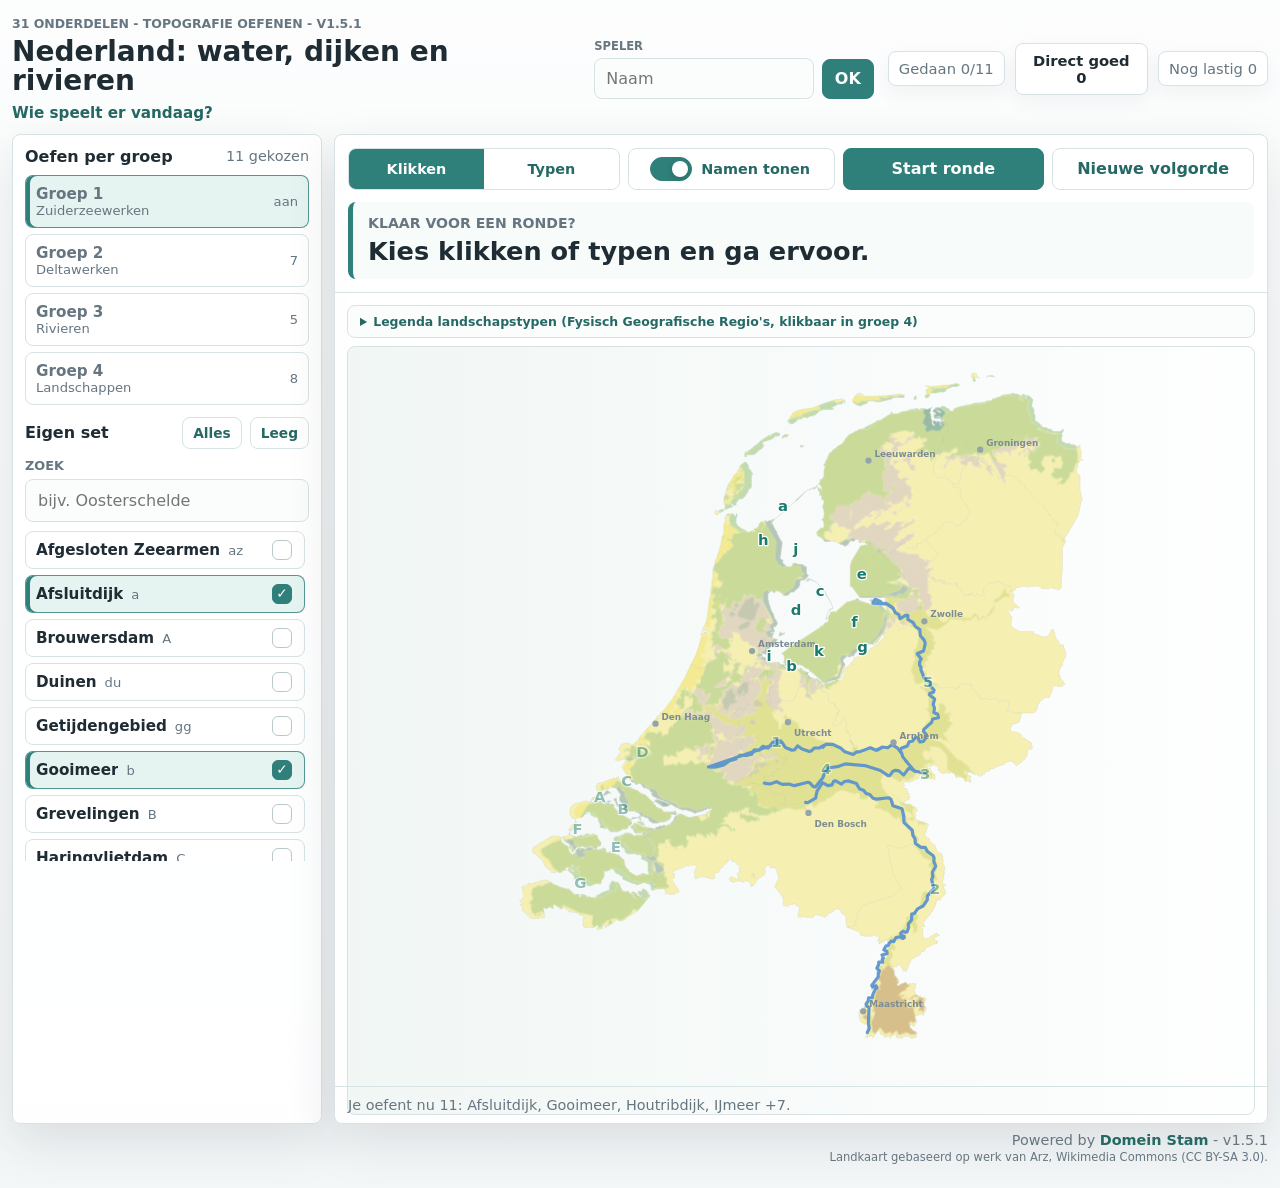
==== commit 4f32f102: "Alle pagina's noindex; robots.txt laat crawlen toe zodat zoekmachines de noindex zien Co-Authored-By" ====
--- a/nl-waterwerken-spel/index.html
+++ b/nl-waterwerken-spel/index.html
@@ -2,6 +2,7 @@
 <html lang="nl">
   <head>
     <meta charset="utf-8" />
+    <meta name="robots" content="noindex, nofollow">
     <meta name="viewport" content="width=device-width, initial-scale=1" />
     <meta name="theme-color" content="#2f7f7a" />
     <meta name="mobile-web-app-capable" content="yes" />
